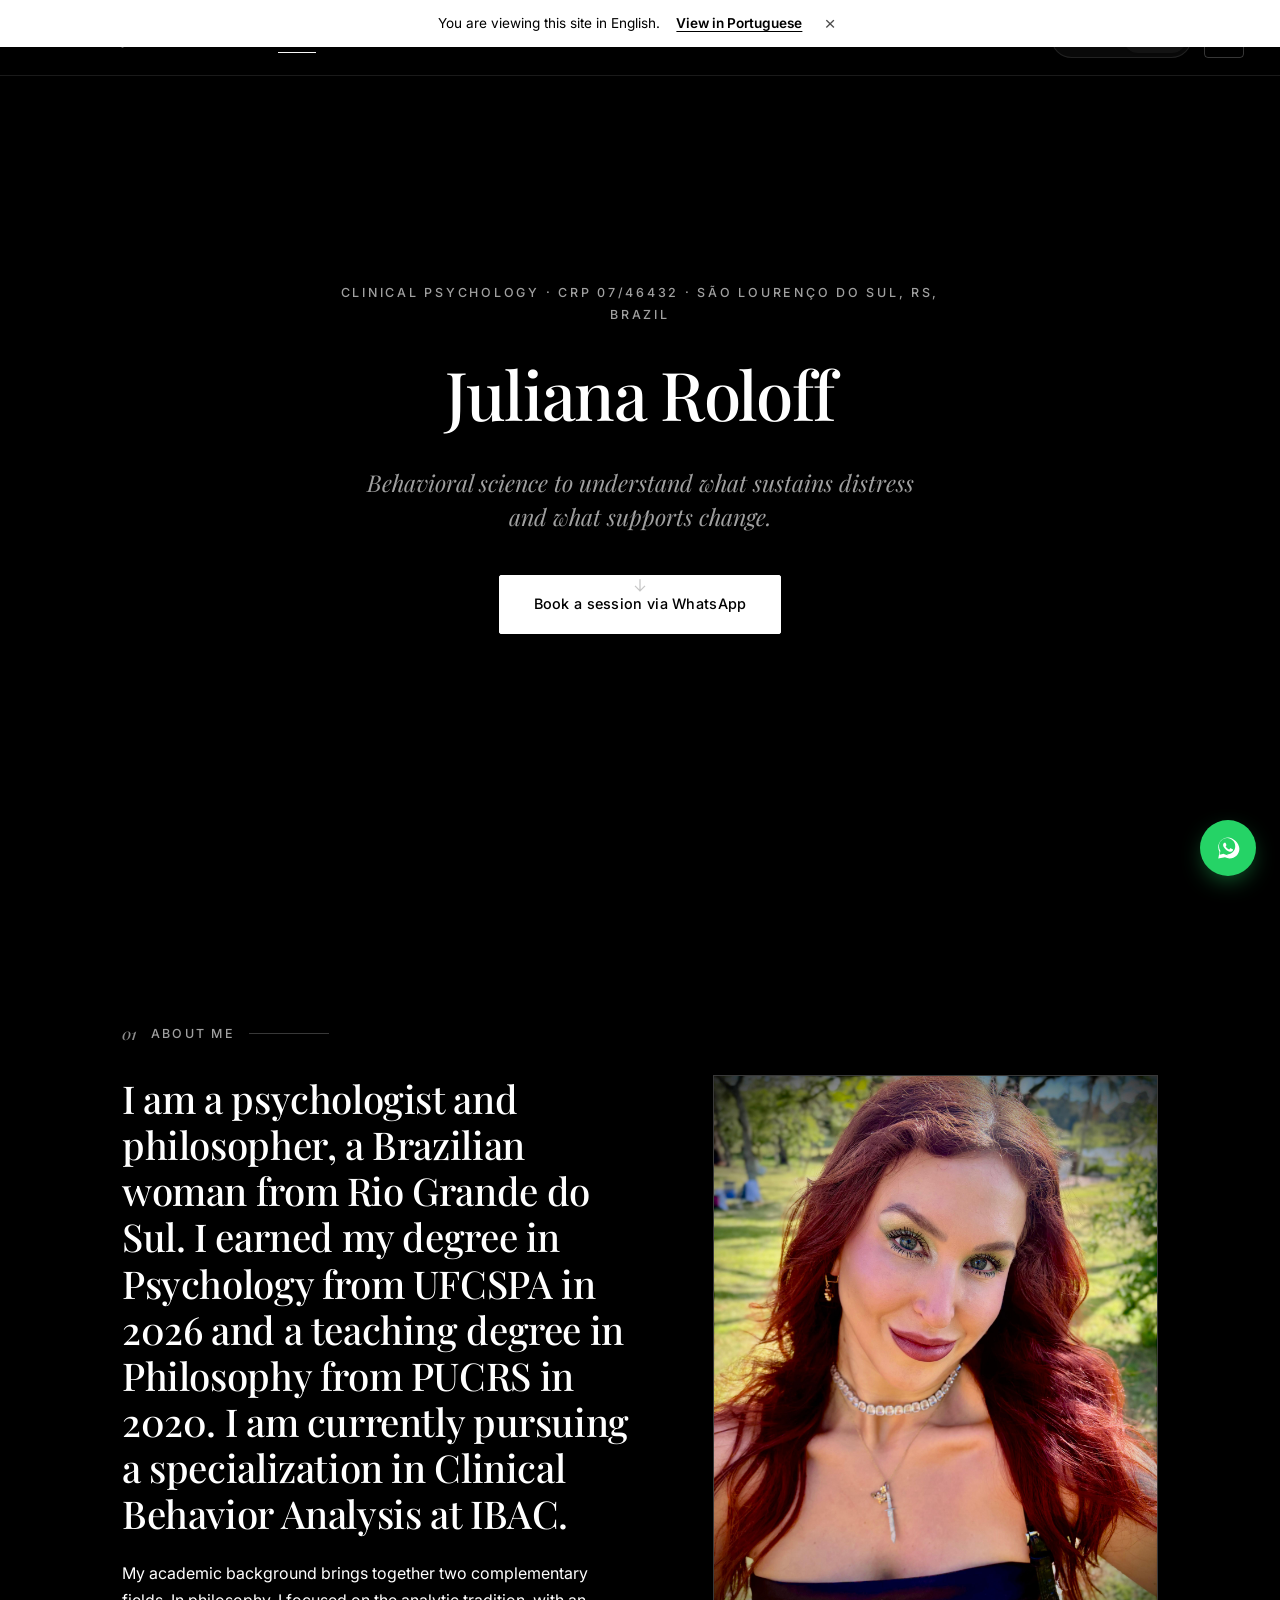
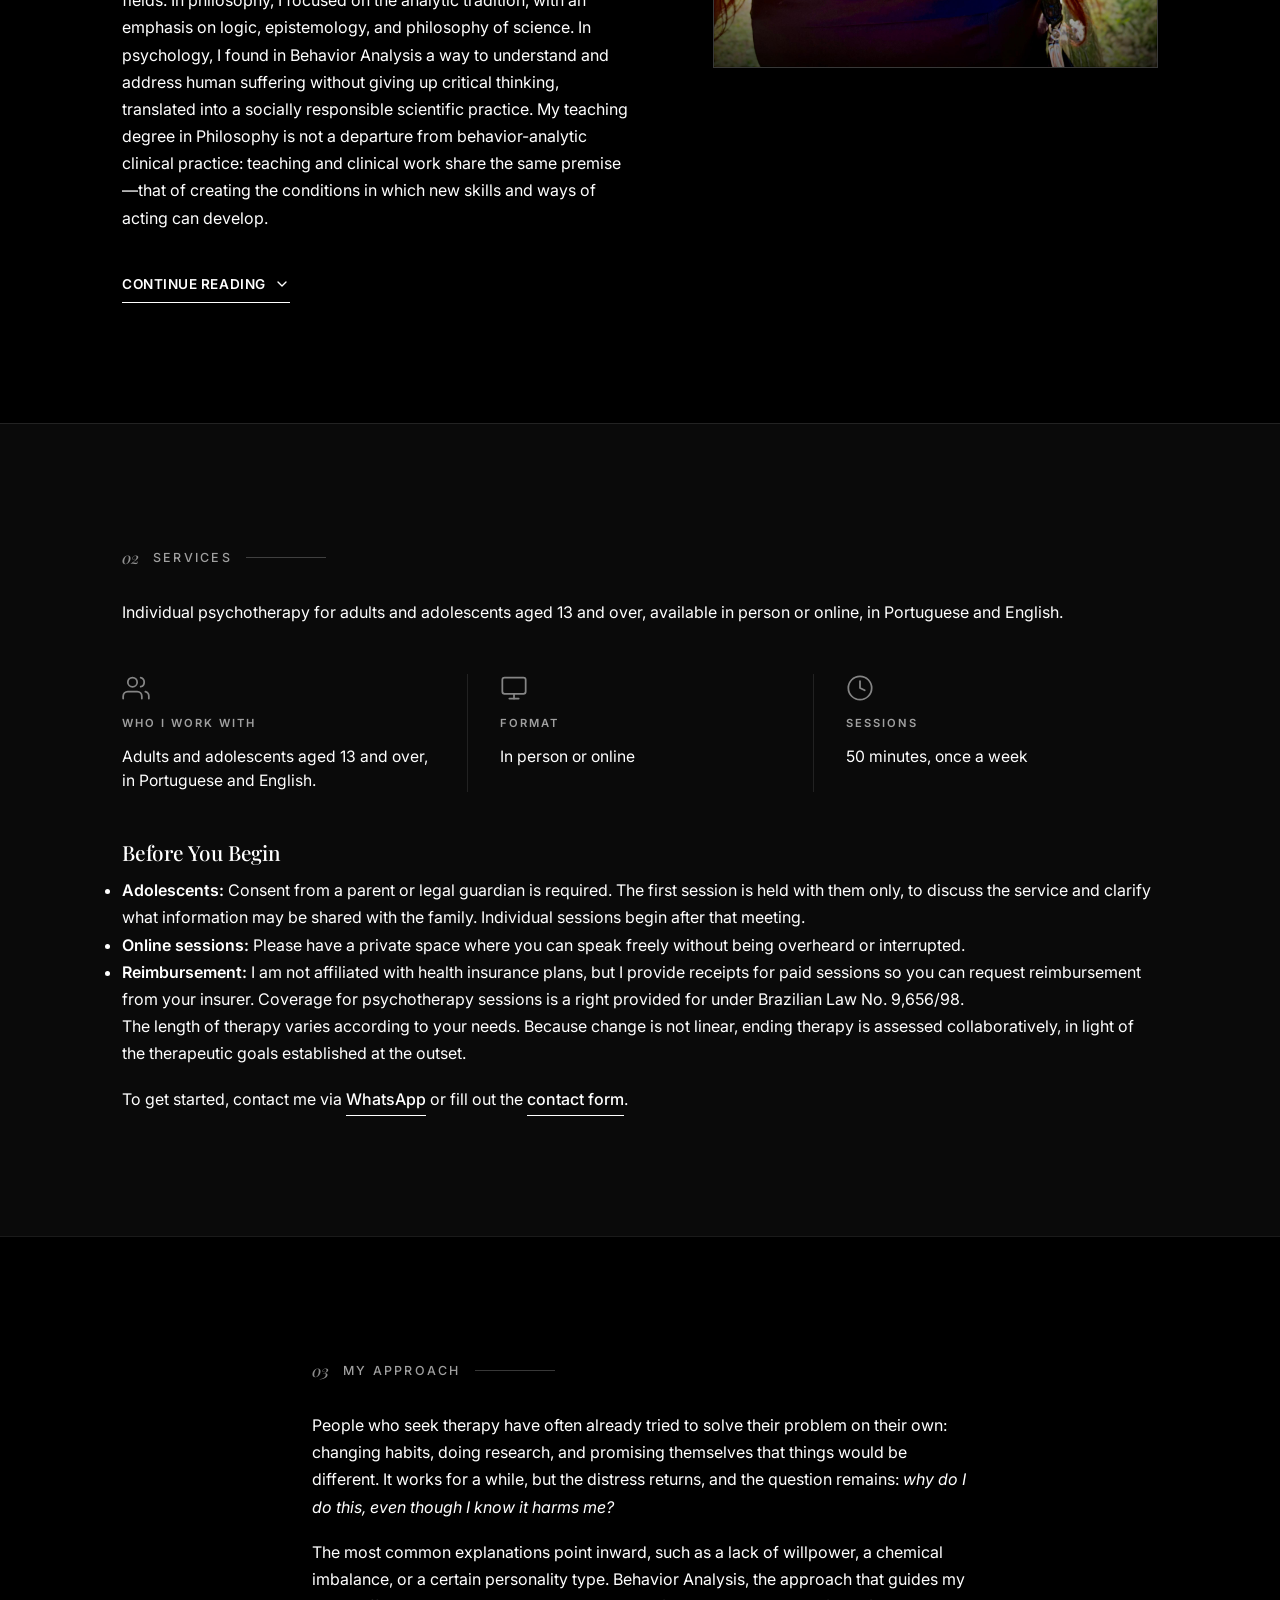
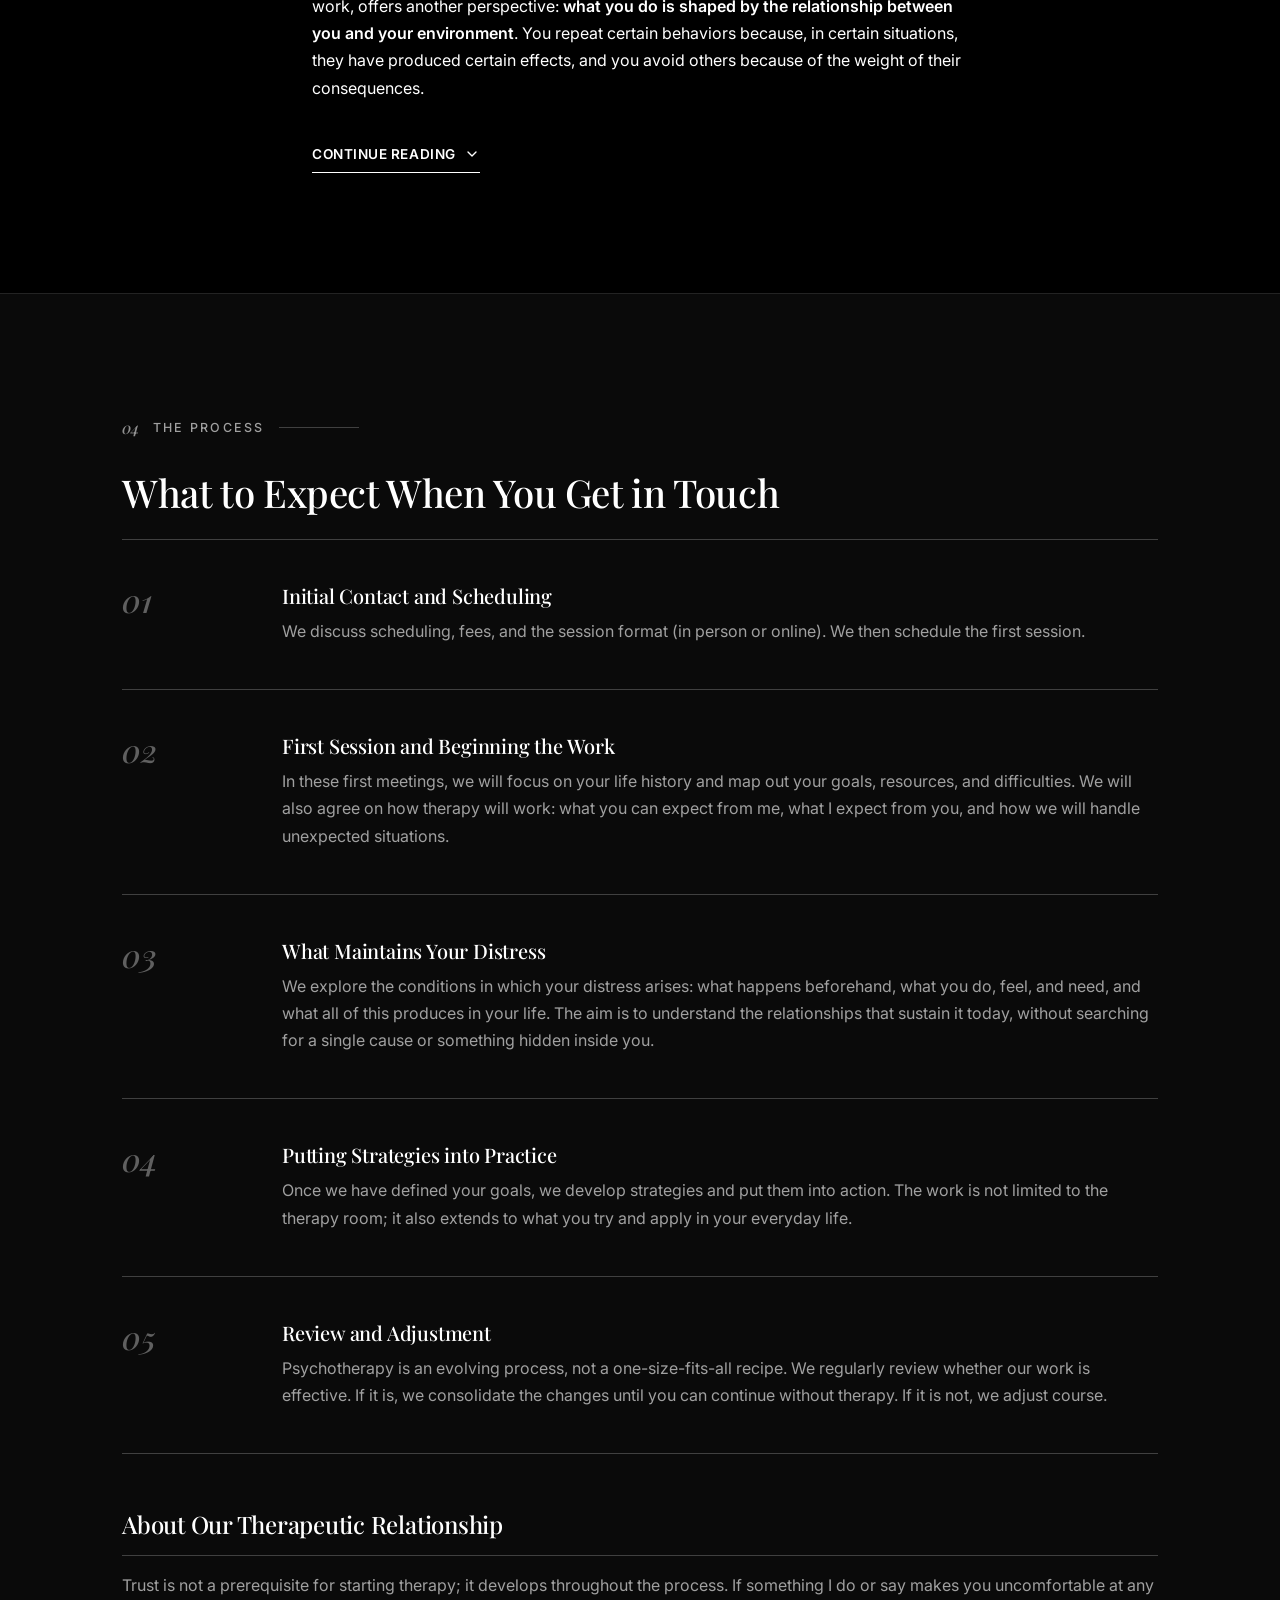
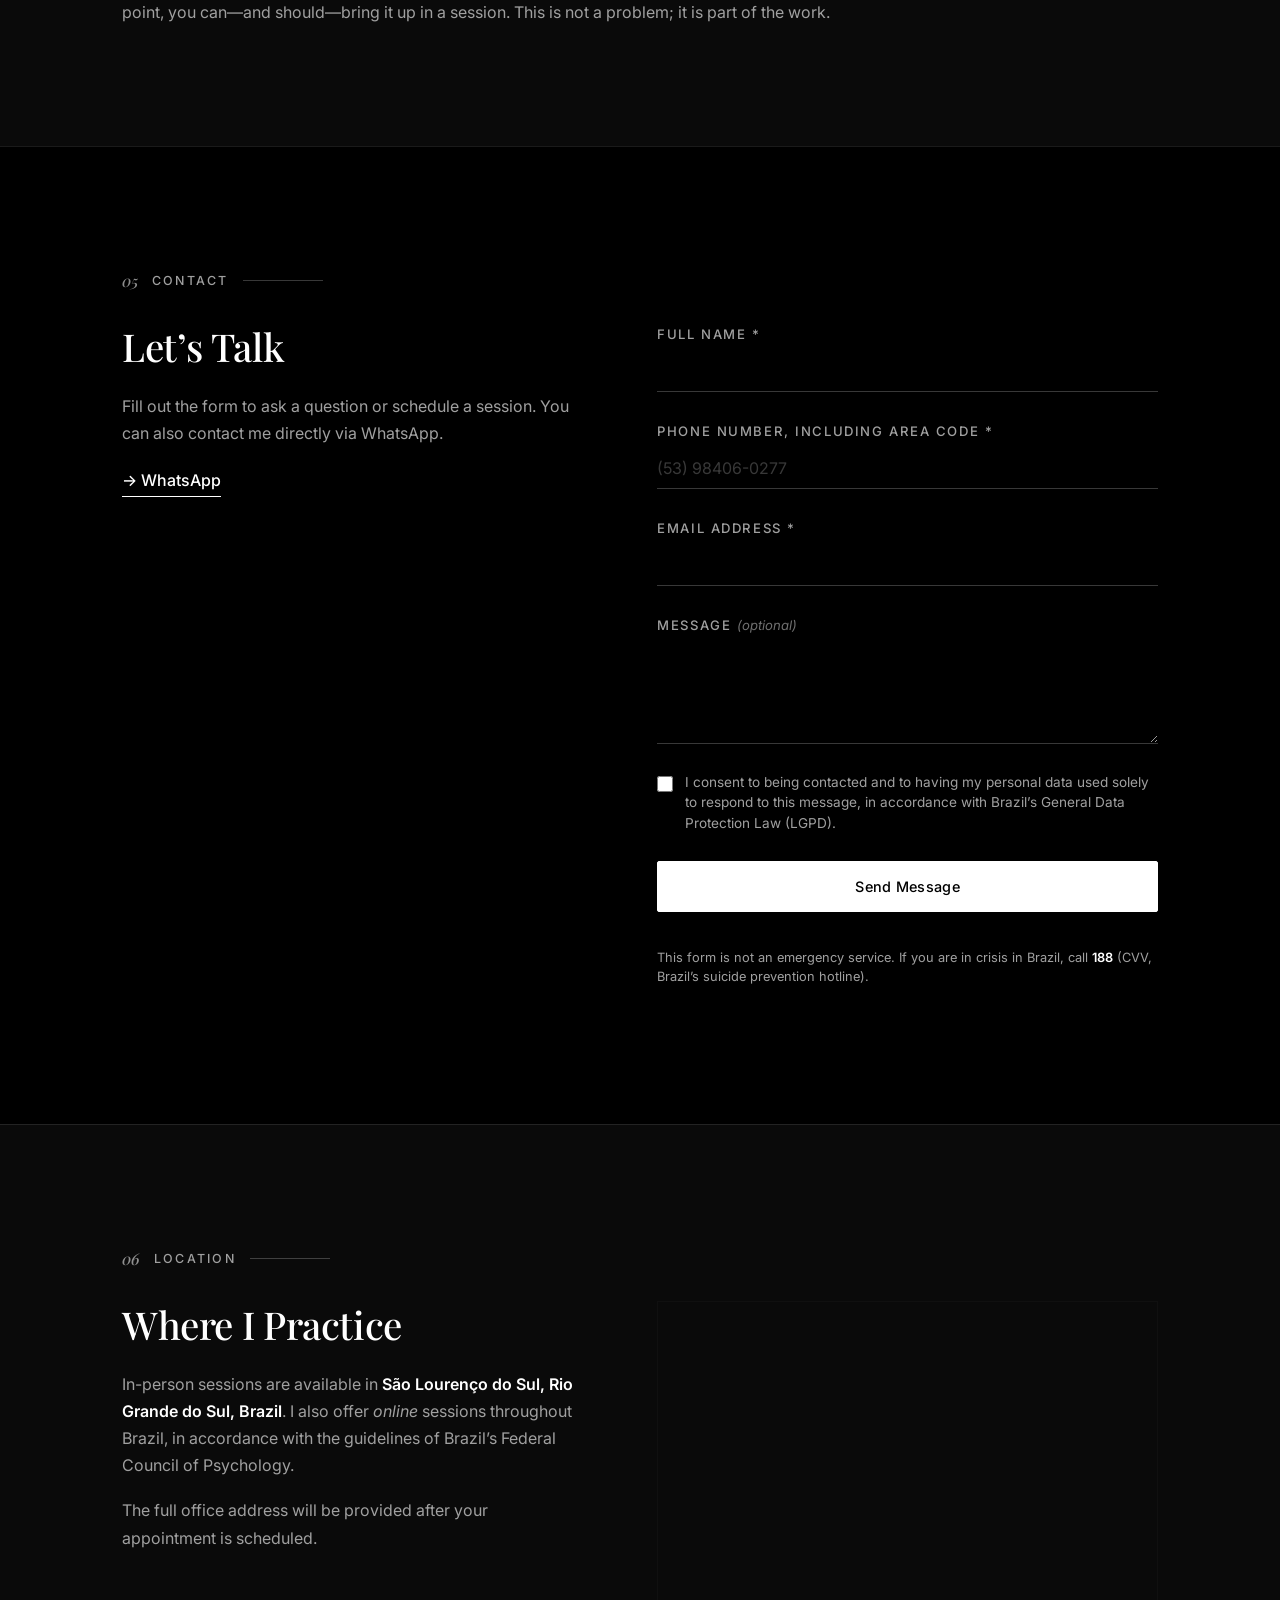
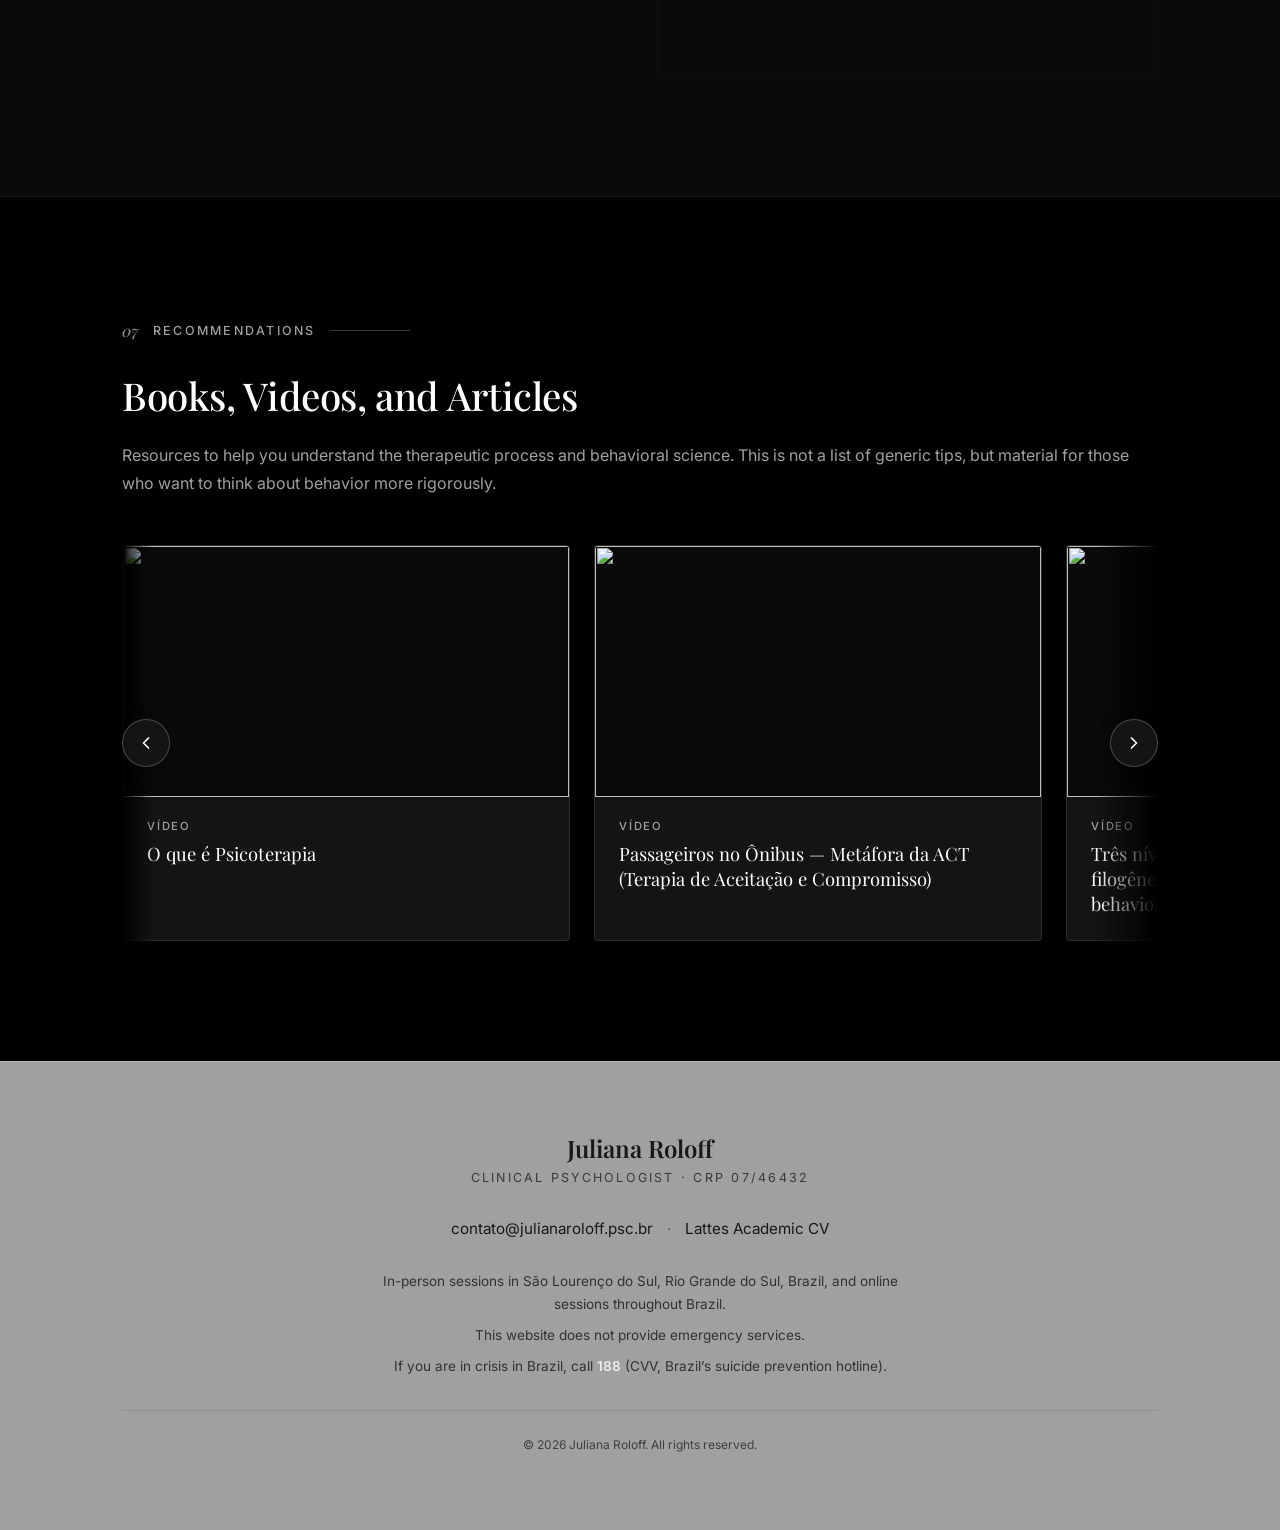
==== index.html @ c45e03a1 "Add files via upload" ====
<!doctype html>
<html lang="pt-BR" data-theme="dark">
  <head>
    <meta charset="UTF-8" />
    <meta name="viewport" content="width=device-width, initial-scale=1.0" />

    <script>
      (function () {
        try {
          var saved = localStorage.getItem("theme");
          var theme = saved || "dark";
          document.documentElement.setAttribute("data-theme", theme);
        } catch (e) {
          document.documentElement.setAttribute("data-theme", "dark");
        }
      })();
    </script>

    <title>Juliana Roloff | Psicóloga Clínica — CRP 07/46432</title>
    <meta
      name="description"
      content="Psicóloga clínica em São Lourenço do Sul (RS). Psicoterapia individual para adultos e adolescentes, presencial e online, em português e inglês. CRP 07/46432."
    />
    <meta name="theme-color" content="#0F0E0C" id="theme-color-meta" />

    <meta property="og:type" content="website" />
    <meta property="og:title" content="Juliana Roloff | Psicóloga Clínica" />
    <meta
      property="og:description"
      content="Psicoterapia individual para adultos e adolescentes, presencial em São Lourenço do Sul (RS) e online para todo o Brasil."
    />
    <meta
      property="og:image"
      content="https://julianaroloff.psc.br/imagens/og-image.jpg"
    />
    <meta property="og:locale" content="pt_BR" />

    <link
      rel="alternate"
      hreflang="pt-BR"
      href="https://julianaroloff.psc.br/"
    />
    <link
      rel="alternate"
      hreflang="en"
      href="https://julianaroloff.psc.br/en/"
    />
    <link
      rel="alternate"
      hreflang="x-default"
      href="https://julianaroloff.psc.br/"
    />

    <link
      rel="icon"
      type="image/svg+xml"
      href="data:image/svg+xml,%3Csvg xmlns='http://www.w3.org/2000/svg' viewBox='0 0 100 100'%3E%3Crect width='100' height='100' rx='12' fill='%231A1714'/%3E%3Ctext x='50' y='68' font-family='Georgia,serif' font-size='46' font-style='italic' font-weight='500' fill='%23ECE9E4' text-anchor='middle'%3EJR%3C/text%3E%3C/svg%3E"
    />
    <link rel="preconnect" href="https://fonts.googleapis.com" />
    <link rel="preconnect" href="https://fonts.gstatic.com" crossorigin />
    <link
      href="https://fonts.googleapis.com/css2?family=Inter:wght@300;400;500;600&family=Playfair+Display:ital,wght@0,500;0,600;1,400&display=swap"
      rel="stylesheet"
    />
    <link rel="stylesheet" href="/style.css" />
  </head>
  <body>
    <a href="#inicio" class="skip-link">Pular para o conteúdo</a>

    <header class="site-header">
      <div class="container header-inner">
        <a href="#inicio" class="brand">
          <span class="brand-name">Juliana Roloff</span>
        </a>

        <div class="header-actions">
          <nav class="main-nav" id="main-nav">
            <ul>
              <li><a href="#inicio">Início</a></li>
              <li><a href="#apresentacao">Quem sou</a></li>
              <li><a href="#servicos">Atendimentos</a></li>
              <li><a href="#fundamentos">Como atuo</a></li>
              <li><a href="#processos">O processo</a></li>
              <li><a href="#contato">Contato</a></li>
              <li><a href="#localizacao">Localização</a></li>
              <li><a href="#conteudo">Recomendações</a></li>
            </ul>
          </nav>

          <div class="lang-switcher" role="group" aria-label="Idioma">
            <a
              href="/"
              class="lang-link active"
              data-lang="pt"
              aria-current="page"
            >
              <span class="lang-flag">🇧🇷</span><span class="lang-text">PT</span>
            </a>
            <a href="/en/" class="lang-link" data-lang="en">
              <span class="lang-flag">🇺🇸</span><span class="lang-text">EN</span>
            </a>
          </div>

          <button
            class="theme-toggle"
            type="button"
            aria-label="Ativar tema claro"
            aria-pressed="true"
          >
            <svg
              class="icon-moon"
              viewBox="0 0 24 24"
              fill="none"
              stroke="currentColor"
              stroke-width="2"
              stroke-linecap="round"
              stroke-linejoin="round"
              aria-hidden="true"
            >
              <path d="M21 12.79A9 9 0 1 1 11.21 3 7 7 0 0 0 21 12.79z" />
            </svg>
            <svg
              class="icon-sun"
              viewBox="0 0 24 24"
              fill="none"
              stroke="currentColor"
              stroke-width="2"
              stroke-linecap="round"
              stroke-linejoin="round"
              aria-hidden="true"
            >
              <circle cx="12" cy="12" r="5" />
              <line x1="12" y1="1" x2="12" y2="3" />
              <line x1="12" y1="21" x2="12" y2="23" />
              <line x1="4.22" y1="4.22" x2="5.64" y2="5.64" />
              <line x1="18.36" y1="18.36" x2="19.78" y2="19.78" />
              <line x1="1" y1="12" x2="3" y2="12" />
              <line x1="21" y1="12" x2="23" y2="12" />
              <line x1="4.22" y1="19.78" x2="5.64" y2="18.36" />
              <line x1="18.36" y1="5.64" x2="19.78" y2="4.22" />
            </svg>
          </button>

          <button
            class="menu-toggle"
            aria-label="Abrir menu"
            aria-expanded="false"
            aria-controls="main-nav"
          >
            <span></span><span></span><span></span>
          </button>
        </div>
      </div>
    </header>

    <main>
      <!-- 1. INÍCIO -->
      <section id="inicio" class="hero">
        <div class="container-narrow hero-inner">
          <p class="eyebrow">
            Psicologia Clínica · CRP 07/46432 · São Lourenço do Sul, RS
          </p>
          <h1>Juliana Roloff</h1>
          <p class="lead">
            Ciência do comportamento para entender o que mantém o
            desconforto e o que sustenta a mudança.
          </p>
          <a
            href="https://wa.me/5553984060277"
            target="_blank"
            rel="noopener"
            class="btn btn-primary"
          >
            Agendar pelo WhatsApp
          </a>
          <a
            href="#apresentacao"
            class="scroll-cue"
            aria-label="Rolar para Quem sou"
          >
            <svg
              viewBox="0 0 24 24"
              width="20"
              height="20"
              fill="none"
              stroke="currentColor"
              stroke-width="1.5"
            >
              <path d="M12 5v14M6 13l6 6 6-6" />
            </svg>
          </a>
        </div>
      </section>

      <!-- 2. QUEM SOU -->
      <section id="apresentacao" class="section">
        <div class="container">
          <p class="section-label"><span>01</span> Quem sou</p>
          <div class="split">
            <div class="split-text">
  <h2>Sou psicóloga e filósofa, mulher, brasileira e gaúcha. Formada em Psicologia pela UFCSPA em 2026 e licenciada em Filosofia pela PUCRS em 2020, com especialização em andamento em Análise Comportamental Clínica pelo IBAC.</h2>
  <p>Minha trajetória acadêmica une duas áreas que se complementam. Na filosofia, dediquei-me à área analítica, com ênfase em lógica, epistemologia e filosofia da ciência. Na psicologia, encontrei na Análise do Comportamento um modo de compreender e intervir sobre o sofrimento humano que não abre mão do pensamento crítico, traduzido em uma prática científica socialmente responsável. A licenciatura em Filosofia não é um desvio da clínica analítico-comportamental: ensinar e clinicar compartilham a mesma premissa, a de criar condições para que novas habilidades e formas de agir se desenvolvam.</p>

  <div class="read-more-content" id="quem-sou-mais">
    <p>Em vez de partir da separação entre o normal e o patológico, abordo o comportamento de forma funcional: identifico como ele se organiza na relação entre a pessoa, sua história e as condições atuais de vida, e intervenho sobre essas relações para ampliar o bem-estar individual e coletivo.</p>
    <p>Atuei em diferentes instituições públicas durante minha formação em Psicologia, sempre com supervisão de campo e acompanhamento docente. Por dois anos, estive em ambulatório psiquiátrico do SUS, no Hospital Psiquiátrico São Pedro, orientada pela Clínica Ampliada no escopo da Saúde Coletiva, e intervim em casos de média e alta complexidade, com histórias de vulnerabilidade psicossocial grave, violências diversas e sofrimento psicológico crônico, incluindo situações de uso problemático de substâncias. Participei de um grupo de pesquisa vinculado à UFCSPA, em parceria com o TJ-RS, que desenvolvia e avaliava um protocolo de intervenção com homens acusados de violência contra a mulher. Durante as enchentes de 2024 no Rio Grande do Sul, atuei como voluntária em ponto de resgate, prestando Primeiros Socorros Psicológicos na equipe de apoio do curso de Psicologia da UFCSPA.</p>
    <p>Tenho também capacitação em Acompanhamento Terapêutico (Instituto Singular) e formação complementar em Terapia Baseada em Processos (Diade Lab). Hoje atendo em consultório e ofereço psicoterapia nas modalidades online e presencial, em português e inglês, com certificação de proficiência (TOEFL iBT).</p>
  </div>

  <button class="read-more-btn" data-target="quem-sou-mais" aria-expanded="false">
    <span class="read-more-label">Continuar lendo</span>
    <svg class="read-more-icon" viewBox="0 0 24 24" width="16" height="16" fill="none" stroke="currentColor" stroke-width="2" stroke-linecap="round" stroke-linejoin="round" aria-hidden="true">
      <polyline points="6 9 12 15 18 9"/>
    </svg>
  </button>
</div>
            <figure class="split-media">
              <img
                src="/imagens/foto-apresentacao.jpeg"
                alt="Retrato da psicóloga Juliana Roloff"
                loading="lazy"
              />
            </figure>
          </div>
        </div>
      </section>

      <!-- 3. ATENDIMENTOS -->
      <section id="servicos" class="section section-alt">
        <div class="container">
          <p class="section-label"><span>02</span> Atendimentos</p>
          <p class="section-intro">
            Psicoterapia individual para pessoas adultas e adolescentes a partir
            de 13 anos, presencial ou online, em português e inglês.
          </p>

          <div class="services-facts">
            <div class="fact">
              <svg
                class="fact-icon"
                width="28"
                height="28"
                viewBox="0 0 24 24"
                fill="none"
                stroke="currentColor"
                stroke-width="1.5"
                stroke-linecap="round"
                stroke-linejoin="round"
                aria-hidden="true"
              >
                <path d="M17 21v-2a4 4 0 0 0-4-4H5a4 4 0 0 0-4 4v2" />
                <circle cx="9" cy="7" r="4" />
                <path d="M23 21v-2a4 4 0 0 0-3-3.87" />
                <path d="M16 3.13a4 4 0 0 1 0 7.75" />
              </svg>
              <span class="fact-label">Público</span>
              <span class="fact-value"
                >Pessoas adultas e adolescentes a partir de 13 anos, em
                português e inglês.</span
              >
            </div>

            <div class="fact">
              <svg
                class="fact-icon"
                width="28"
                height="28"
                viewBox="0 0 24 24"
                fill="none"
                stroke="currentColor"
                stroke-width="1.5"
                stroke-linecap="round"
                stroke-linejoin="round"
                aria-hidden="true"
              >
                <rect x="2" y="3" width="20" height="14" rx="2" ry="2" />
                <line x1="8" y1="21" x2="16" y2="21" />
                <line x1="12" y1="17" x2="12" y2="21" />
              </svg>
              <span class="fact-label">Modalidade</span>
              <span class="fact-value">Presencial ou online</span>
            </div>

            <div class="fact">
              <svg
                class="fact-icon"
                width="28"
                height="28"
                viewBox="0 0 24 24"
                fill="none"
                stroke="currentColor"
                stroke-width="1.5"
                stroke-linecap="round"
                stroke-linejoin="round"
                aria-hidden="true"
              >
                <circle cx="12" cy="12" r="10" />
                <polyline points="12 6 12 12 16 14" />
              </svg>
              <span class="fact-label">Sessões</span>
              <span class="fact-value">50 minutos, semanais</span>
            </div>
          </div>

          <div class="services-notes">
            <p>
            <p>
              <h3>Antes de começar</h3>
              <ul>
               <li><strong>Adolescentes:</strong> é necessária autorização das pessoas responsáveis. A primeira sessão acontece só com elas, para alinhar o atendimento e os limites do que será compartilhado com a família. O atendimento individual começa depois desse encontro.</li>
               <li><strong>Atendimento online:</strong> é importante ter um espaço reservado, com privacidade e sem interrupções, onde você possa falar sem que outras pessoas ouçam.</li>
               <li><strong>Reembolso:</strong> não tenho vínculo com planos de saúde, mas forneço recibo das sessões pagas para que você solicite reembolso à sua operadora. A cobertura de sessões de psicoterapia é um direito previsto na Lei nº 9.656/98.</li>
              </ul>
            </p>
            <p>
            A duração do processo varia conforme a sua demanda. Como a mudança não é linear, o encerramento é avaliado de forma colaborativa, considerando os objetivos terapêuticos construídos no início.
            </p>
            <p>
              Para começar, entre em contato pelo
              <a
                href="https://wa.me/5553984060277"
                target="_blank"
                rel="noopener"
                class="link-inline"
                >WhatsApp</a
              >
              ou preencha o
              <a href="#contato" class="link-inline">formulário</a>.
            </p>
            </p>
          </div>
        </div>
      </section>

            <!-- 4. COMO ATUO -->
      <section id="fundamentos" class="section">
        <div class="container-narrow">
          <p class="section-label"><span>03</span> Como atuo</p>

          <p>Quem procura terapia geralmente já tentou resolver seu problema sozinha: mudou hábitos, pesquisou, prometeu que seria diferente. Funciona por um tempo, mas o desconforto retorna e a pergunta persiste: <em>por que faço isso, mesmo sabendo que me faz mal?</em></p>
          <p>As respostas mais comuns apontam para dentro, como falta de força de vontade, desequilíbrio químico ou um tipo de personalidade. A Análise do Comportamento, abordagem que orienta meu trabalho, oferece outra perspectiva: <strong>o que você faz é moldado pela relação entre você e o ambiente</strong>. Você repete certos comportamentos porque, em determinadas situações, eles produziram efeitos, e evita outros porque as consequências pesaram.</p>

          <div class="read-more-content" id="como-atuo-mais">
            <p>O "jeito de ser" é, em boa parte, um conjunto de aprendizagens que se repetiram o suficiente para parecer natural. Isso não desconsidera suas emoções, e sim deixa de tratá-las como causas. Se você diz que gritou porque estava com raiva, a raiva não explica o grito. Sentir e gritar acontecem juntos; é essa proximidade que faz parecer que um causou o outro, quando ambos respondem às mesmas condições.</p>
            <p><strong>Mesmo o que parece irracional serve a algo, e descobrir essa função abre caminho para a mudança</strong>. Você conhece a sua história; eu entro com a formação para identificar padrões que passam despercebidos a quem está envolvida demais no que vive. Os objetivos são construídos com você e reavaliados conforme o processo avança.</p>
            <p>Nada disso significa tratar o sofrimento de forma leviana. Independentemente da origem (inata, aprendida ou uma combinação de ambas), <strong>o sofrimento é real, dói e merece cuidado sério</strong>. Parte dele pode exigir acompanhamento multiprofissional. Distinguir qual cuidado é necessário faz parte do trabalho.</p>
            <p>Não posso prometer que você vai sair bem de todo atendimento, porque falar do que dói pode gerar desconforto. É verdade que o que você compartilha muda o rumo do processo. É igualmente verdade que <strong>não será transformado em veredito sobre você ou em conselho moralizante</strong>. Não é gentileza, é condição técnica: ninguém continua falando do que dói se a reação de quem escuta piora a dor.</p>
            <p>Minhas reações não são neutras, como as de qualquer pessoa. Parte do meu trabalho é examiná-las em supervisão e ajustar o que elas produzem em você.</p>
            <p>O propósito final é que você aprenda a analisar e gerenciar os fatores que mantêm seu desconforto, para lidar de forma autônoma com eles nos diferentes contextos da sua vida, orientada para a sua saúde e para a saúde do ambiente em que vive. Os dois são inseparáveis.</p>
          </div>

          <button class="read-more-btn" data-target="como-atuo-mais" aria-expanded="false">
            <span class="read-more-label">Continuar lendo</span>
            <svg class="read-more-icon" viewBox="0 0 24 24" width="16" height="16" fill="none" stroke="currentColor" stroke-width="2" stroke-linecap="round" stroke-linejoin="round" aria-hidden="true">
              <polyline points="6 9 12 15 18 9"/>
            </svg>
          </button>
        </div>
      </section>

      <!-- 5. O PROCESSO -->
      <section id="processos" class="section section-alt">
        <div class="container">
  <p class="section-label"><span>04</span> O processo</p>
  <h2>O que esperar ao me contatar</h2>

  <ol class="process-list">
    <li>
      <div class="process-num">01</div>
      <div class="process-body">
        <h3>Contato inicial e agendamento</h3>
        <p class="muted">Alinhamento de horários, valores e formato (presencial ou online). Em seguida, marcamos a primeira sessão.</p>
      </div>
    </li>
    <li>
      <div class="process-num">02</div>
      <div class="process-body">
        <h3>Primeira sessão e início do trabalho</h3>
        <p class="muted">Nesses primeiros encontros, vamos nos concentrar na sua história de vida e mapear seus objetivos, recursos e dificuldades. Aqui também combinamos como funciona: o que esperar de mim, o que espero de você e como lidamos com os imprevistos.</p>
      </div>
    </li>
    <li>
      <div class="process-num">03</div>
      <div class="process-body">
                <h3>O que mantém o desconforto</h3>
        <p class="muted">Investigamos as condições em que o seu desconforto aparece: o que acontece antes, o que você faz, sente e precisa, e o que tudo isso produz na sua vida. O objetivo é entender as relações que o sustentam hoje, sem procurar uma causa única ou escondida dentro de você.</p>
      </div>
    </li>
    <li>
      <div class="process-num">04</div>
      <div class="process-body">
        <h3>Estratégias em prática</h3>
        <p class="muted">Com os objetivos definidos, desenhamos as estratégias e as colocamos em ação. O trabalho não fica restrito ao consultório; ele se estende ao que você testa e aplica no seu dia a dia.</p>
      </div>
    </li>
    <li>
      <div class="process-num">05</div>
      <div class="process-body">
                <h3>Avaliação e ajuste</h3>
        <p class="muted">A psicoterapia é um processo vivo, não uma receita de bolo. Revisamos constantemente se o que fazemos está funcionando. Se estiver, consolidamos as mudanças até que você siga sem a terapia. Se não, ajustamos a rota.</p>
      </div>
    </li>
  </ol>

  <div class="process-addendum">
    <h3>Sobre a nossa relação</h3>
    <p class="muted">A confiança não é um pré-requisito para começar; ela se constrói no processo. E se em algum momento algo que eu fizer ou disser te causar desconforto, você pode e deve trazer isso para a sessão. Não é um problema, é parte do trabalho.</p>
  </div>
</div>
      </section>

      <!-- 6. CONTATO -->
      <section id="contato" class="section">
        <div class="container">
          <p class="section-label"><span>05</span> Contato</p>
          <div class="split split-contact">
            <div class="split-text">
              <h2>Vamos conversar</h2>
              <p class="muted">
                Preencha o formulário para tirar dúvidas ou agendar uma sessão.
                Se preferir, fale diretamente pelo WhatsApp.
              </p>
              <p class="contact-direct">
                <a
                  href="https://wa.me/5553984060277"
                  target="_blank"
                  rel="noopener"
                  class="link-inline"
                >
                  → WhatsApp
                </a>
              </p>
            </div>

            <form
              class="contact-form"
              name="contato"
              method="POST"
              action="https://api.web3forms.com/submit"
            >
              <!-- Access Key do Web3Forms — substituir pelo valor real -->
              <input
                type="hidden"
                name="access_key"
                value="520ca187-adfc-4fc1-8c4c-aacd7ccb87d0"
              />
              <input
                type="hidden"
                name="subject"
                value="Novo contato - Psicóloga Juliana Roloff"
              />
              <input
                type="hidden"
                name="from_name"
                value="Site Juliana Roloff"
              />
              <input
                type="hidden"
                name="redirect"
                value="https://julianaroloff.psc.br/obrigado.html"
              />
              <!-- Honeypot anti-spam (invisível para humanos) -->
              <input
                type="checkbox"
                name="botcheck"
                style="display: none"
              />

              <div class="field">
                <label for="nome">Nome completo *</label>
                <input
                  type="text"
                  id="nome"
                  name="nome"
                  required
                  autocomplete="name"
                />
              </div>
              <div class="field">
                <label for="telefone">Telefone com DDD *</label>
                <input
                  type="tel"
                  id="telefone"
                  name="telefone"
                  required
                  autocomplete="tel"
                  inputmode="tel"
                  placeholder="(53) 98406-0277"
                />
              </div>
              <div class="field">
                <label for="email">E-mail *</label>
                <input
                  type="email"
                  id="email"
                  name="email"
                  required
                  autocomplete="email"
                />
              </div>
              <div class="field">
                <label for="mensagem"
                  >Mensagem <span class="optional">(opcional)</span></label
                >
                <textarea id="mensagem" name="mensagem" rows="4"></textarea>
              </div>

              <div class="field field-check">
                <input
                  type="checkbox"
                  id="consentimento"
                  name="consentimento"
                  required
                />
                <label for="consentimento"
                  >Autorizo o contato e o uso dos meus dados exclusivamente para
                  responder a esta mensagem, conforme a LGPD.</label
                >
              </div>

              <button type="submit" class="btn btn-primary btn-full">
                Enviar mensagem
              </button>
              <p class="form-note">
                Este formulário não é canal de emergência. Em caso de crise,
                ligue <strong>188</strong> (CVV).
              </p>
            </form>
          </div>
        </div>
      </section>

      <!-- 7. LOCALIZAÇÃO -->
      <section id="localizacao" class="section section-alt">
        <div class="container">
          <p class="section-label"><span>06</span> Localização</p>
          <div class="split split-location">
            <div class="split-text">
              <h2>Onde atendo</h2>
              <p class="muted">
                Atendimento presencial em
                <strong>São Lourenço do Sul (RS)</strong>. Também ofereço
                atendimento <em>online</em> para todo o Brasil, seguindo as
                diretrizes do Conselho Federal de Psicologia.
              </p>
              <p class="muted">
                O endereço completo do consultório é enviado após o agendamento.
              </p>
            </div>
            <div class="map-wrapper">
              <iframe
                src="https://www.google.com/maps?q=S%C3%A3o+Louren%C3%A7o+do+Sul,+RS&output=embed"
                title="Mapa de São Lourenço do Sul, RS"
                loading="lazy"
                referrerpolicy="no-referrer-when-downgrade"
                allowfullscreen
              ></iframe>
            </div>
          </div>
        </div>
      </section>

      <!-- 8. RECOMENDAÇÕES -->
      <section id="conteudo" class="section">
        <div class="container">
          <p class="section-label"><span>07</span> Recomendações</p>
          <h2>Leituras, vídeos e artigos</h2>
          <p class="muted section-intro">
            Materiais que ajudam a entender o processo terapêutico e a ciência
            do comportamento. Não é uma lista de dicas genéricas; é material
            para quem quer pensar o comportamento com mais rigor.
          </p>
        </div>

        <div
          class="carousel"
          id="carousel"
          aria-roledescription="carrossel"
          aria-label="Recomendações de conteúdo"
        >
          <button
            class="carousel-arrow carousel-arrow--prev"
            aria-label="Anterior"
            type="button"
          >
            <svg
              viewBox="0 0 24 24"
              width="20"
              height="20"
              fill="none"
              stroke="currentColor"
              stroke-width="2"
              stroke-linecap="round"
              stroke-linejoin="round"
              aria-hidden="true"
            >
              <polyline points="15 18 9 12 15 6" />
            </svg>
          </button>

          <div class="carousel-viewport" id="carousel-viewport">
            <div class="carousel-track" id="carousel-track"></div>
          </div>

          <button
            class="carousel-arrow carousel-arrow--next"
            aria-label="Próximo"
            type="button"
          >
            <svg
              viewBox="0 0 24 24"
              width="20"
              height="20"
              fill="none"
              stroke="currentColor"
              stroke-width="2"
              stroke-linecap="round"
              stroke-linejoin="round"
              aria-hidden="true"
            >
              <polyline points="9 18 15 12 9 6" />
            </svg>
          </button>
        </div>
      </section>
    </main>

    <footer class="site-footer">
      <div class="container footer-inner">
        <p class="footer-name">Juliana Roloff</p>
        <p class="footer-role">Psicóloga Clínica · CRP 07/46432</p>
        <p class="footer-contact">
          <a href="mailto:contato@julianaroloff.psc.br"
            >contato@julianaroloff.psc.br</a
          >
          <span class="dot">·</span>
          <a
            href="http://lattes.cnpq.br/8611418610937092"
            target="_blank"
            rel="noopener"
            >Lattes</a
          >
        </p>
        <p class="footer-note">
          Atendimento presencial em São Lourenço do Sul (RS) e online para todo
          o Brasil.
        </p>
        <p class="footer-note">
          Este site não oferece atendimento de emergência. 
        </p>
        <p class="footer-note">
          Em caso de crise, ligue <strong>188</strong> (CVV).
        </p>

        <p class="footer-copy">
          © 2026 Juliana Roloff. Todos os direitos reservados.
        </p>
      </div>
    </footer>

    <a
      href="https://wa.me/5553984060277"
      class="wa-float"
      target="_blank"
      rel="noopener"
      aria-label="Falar no WhatsApp"
    >
      <svg
        viewBox="0 0 32 32"
        width="26"
        height="26"
        fill="currentColor"
        aria-hidden="true"
      >
        <path
          d="M16 3C9.4 3 4 8.4 4 15c0 2.1.6 4.1 1.6 5.9L4 29l8.3-1.6c1.7.9 3.6 1.4 5.7 1.4 6.6 0 12-5.4 12-12S22.6 3 16 3zm0 21.8c-1.8 0-3.5-.5-5-1.4l-.4-.2-4.9 1 1-4.8-.3-.4c-1-1.6-1.5-3.4-1.5-5.3 0-5.5 4.5-10 10-10s10 4.5 10 10-4.5 10.1-10 10.1zm5.5-7.5c-.3-.1-1.8-.9-2-1-.3-.1-.5-.1-.7.1-.2.3-.8 1-.9 1.2-.2.2-.3.2-.6.1-.3-.1-1.3-.5-2.4-1.5-.9-.8-1.5-1.7-1.7-2-.2-.3 0-.4.1-.6l.4-.5c.1-.2.2-.3.3-.5.1-.2 0-.4 0-.5 0-.1-.7-1.6-.9-2.2-.2-.6-.5-.5-.7-.5h-.6c-.2 0-.5.1-.8.4-.3.3-1 1-1 2.5s1.1 2.9 1.2 3.1c.1.2 2.1 3.2 5.1 4.5.7.3 1.3.5 1.7.6.7.2 1.4.2 1.9.1.6-.1 1.8-.7 2-1.4.2-.7.2-1.3.2-1.4-.1-.1-.2-.2-.5-.3z"
        />
      </svg>
    </a>

    <script src="/script.js"></script>
  </body>
</html>
---- style.css ----
/* =========================================================
   RESET & TOKENS
   ========================================================= */
*,
*::before,
*::after {
  box-sizing: border-box;
  margin: 0;
  padding: 0;
}

:root {
  /* ---------- TEMA CLARO (mais branco) ---------- */
  --bg: #ffffff;
  --surface: #f8f8f8;
  --surface-2: #ffffff;
  --text: #0a0a0a;
  --muted: #666666;
  --line: #e0e0e0;
  --line-strong: #c0c0c0;
  --footer-bg: #a0a0a0;
  --footer-text: #1a1714;
  --footer-border: rgba(0, 0, 0, 0.15);

  --header-bg: rgba(255, 255, 255, 0.85);
  --btn-hover-bg: #2a2622;
  --hero-vignette: none;
  --map-filter: grayscale(0.4) contrast(0.95);
  --map-filter-hover: grayscale(0) contrast(1);
  --card-shadow-hover: 0 12px 28px -12px rgba(0, 0, 0, 0.12);

  --wa-green: #25d366;
  --wa-green-dark: #1ebe57;

  --serif: "Playfair Display", Georgia, "Times New Roman", serif;
  --sans: "Inter", -apple-system, BlinkMacSystemFont, "Segoe UI", sans-serif;

  --header-h: 76px;
  --container: 1100px;
  --container-narrow: 720px;
  --easing: cubic-bezier(0.2, 0.7, 0.2, 1);
}

[data-theme="dark"] {
  /* ---------- TEMA ESCURO (mais preto) ---------- */
  --bg: #000000;
  --surface: #0a0a0a;
  --surface-2: #141414;
  --text: #ffffff;
  --muted: #a0a0a0;
  --line: rgba(255, 255, 255, 0.1);
  --line-strong: rgba(255, 255, 255, 0.22);
  --footer-bg: #a0a0a0;
  --footer-text: #1a1714;
  --footer-border: rgba(0, 0, 0, 0.15);

  --header-bg: rgba(0, 0, 0, 0.78);
  --btn-hover-bg: #d9d2c4;
  --hero-vignette: none;
  --map-filter: grayscale(1) invert(0.92) contrast(0.85);
  --map-filter-hover: grayscale(1) invert(0.92) contrast(1);
  --card-shadow-hover: 0 18px 40px -20px rgba(0, 0, 0, 0.8);
}

html {
  scroll-behavior: smooth;
}

body {
  background-color: var(--bg);
  background-image: var(--hero-vignette);
  background-attachment: fixed;
  color: var(--text);
  font-family: var(--sans);
  font-size: 16px;
  line-height: 1.7;
  font-weight: 400;
  -webkit-font-smoothing: antialiased;
  -moz-osx-font-smoothing: grayscale;
  text-rendering: optimizeLegibility;
}

img {
  max-width: 100%;
  display: block;
}
a {
  color: inherit;
}

/* ---------- CONTAINERS ---------- */
.container {
  max-width: var(--container);
  margin: 0 auto;
  padding: 0 32px;
}
.container-narrow {
  max-width: var(--container-narrow);
  margin: 0 auto;
  padding: 0 32px;
}

/* ---------- SKIP LINK ---------- */
.skip-link {
  position: absolute;
  left: -9999px;
  top: 0;
  background: var(--text);
  color: var(--bg);
  padding: 12px 20px;
  z-index: 999;
  font-size: 0.9rem;
}
.skip-link:focus {
  left: 12px;
  top: 12px;
}

/* =========================================================
   TIPOGRAFIA
   ========================================================= */
h1,
h2,
h3 {
  font-family: var(--serif);
  font-weight: 500;
  line-height: 1.2;
  letter-spacing: -0.01em;
  color: var(--text);
}
h1 {
  font-size: clamp(2.6rem, 5.5vw, 4.2rem);
}
h2 {
  font-size: clamp(1.8rem, 3vw, 2.4rem);
  margin-bottom: 24px;
}
h3 {
  font-size: 1.3rem;
  margin-bottom: 12px;
}

p {
  margin-bottom: 18px;
}
strong {
  font-weight: 600;
  color: var(--text);
}
em {
  font-style: italic;
}
.muted {
  color: var(--muted);
}

.section-label {
  font-family: var(--sans);
  font-size: 0.78rem;
  font-weight: 500;
  text-transform: uppercase;
  letter-spacing: 0.18em;
  color: var(--muted);
  margin-bottom: 28px;
  display: flex;
  align-items: center;
  gap: 14px;
}
.section-label span {
  font-family: var(--serif);
  font-style: italic;
  font-size: 1rem;
  letter-spacing: 0;
  color: var(--text);
  opacity: 0.55;
}
.section-label::after {
  content: "";
  flex: 1;
  max-width: 80px;
  height: 1px;
  background: var(--line-strong);
}

.eyebrow {
  font-size: 0.78rem;
  font-weight: 500;
  text-transform: uppercase;
  letter-spacing: 0.22em;
  color: var(--muted);
  margin-bottom: 28px;
}

/* =========================================================
   HEADER
   ========================================================= */
.site-header {
  position: fixed;
  inset: 0 0 auto 0;
  height: var(--header-h);
  background: var(--header-bg);
  backdrop-filter: saturate(1.1) blur(14px);
  -webkit-backdrop-filter: saturate(1.1) blur(14px);
  border-bottom: 1px solid var(--line);
  z-index: 100;
}
.header-inner {
  height: 100%;
  display: flex;
  align-items: center;
  justify-content: space-between;
  gap: 32px;
}
.header-actions {
  display: flex;
  align-items: center;
  gap: 12px;
}
.brand {
  text-decoration: none;
  display: flex;
  flex-direction: column;
  gap: 2px;
  line-height: 1.2;
}
.brand-name {
  font-family: var(--serif);
  font-size: 1.15rem;
  font-weight: 600;
  color: var(--text);
  white-space: nowrap;
}
.brand-tag {
  font-size: 0.68rem;
  text-transform: uppercase;
  letter-spacing: 0.16em;
  color: var(--muted);
}

.main-nav ul {
  list-style: none;
  display: flex;
  gap: 6px;
}
.main-nav a {
  display: inline-block;
  text-decoration: none;
  font-size: 0.82rem;
  font-weight: 500;
  color: var(--muted);
  padding: 10px 12px;
  position: relative;
  transition: color 0.25s var(--easing);
  white-space: nowrap;
}
.main-nav a:hover,
.main-nav a:focus {
  color: var(--text);
}
.main-nav a.active {
  color: var(--text);
}
.main-nav a.active::after {
  content: "";
  position: absolute;
  left: 12px;
  right: 12px;
  bottom: 6px;
  height: 1px;
  background: var(--text);
}

/* BOTÃO DE TEMA */
.theme-toggle {
  width: 40px;
  height: 40px;
  background: transparent;
  border: 1px solid var(--line-strong);
  border-radius: 4px;
  padding: 0;
  cursor: pointer;
  display: flex;
  align-items: center;
  justify-content: center;
  color: var(--text);
  transition:
    background 0.2s,
    border-color 0.2s;
}
.theme-toggle:hover,
.theme-toggle:focus-visible {
  background: var(--surface);
  border-color: var(--text);
  outline: none;
}
.theme-toggle svg {
  width: 18px;
  height: 18px;
}
.theme-toggle .icon-moon {
  display: block;
}
.theme-toggle .icon-sun {
  display: none;
}
[data-theme="dark"] .theme-toggle .icon-moon {
  display: none;
}
[data-theme="dark"] .theme-toggle .icon-sun {
  display: block;
}

/* MENU MOBILE */
.menu-toggle {
  display: none;
  width: 40px;
  height: 40px;
  background: transparent;
  border: 1px solid var(--line-strong);
  border-radius: 4px;
  padding: 0;
  cursor: pointer;
  flex-direction: column;
  align-items: center;
  justify-content: center;
  gap: 4px;
  transition: background 0.2s;
}
.menu-toggle:hover {
  background: var(--surface);
}
.menu-toggle span {
  display: block;
  width: 18px;
  height: 1.5px;
  background: var(--text);
  transition:
    transform 0.25s var(--easing),
    opacity 0.2s;
}
.menu-toggle[aria-expanded="true"] span:nth-child(1) {
  transform: translateY(5.5px) rotate(45deg);
}
.menu-toggle[aria-expanded="true"] span:nth-child(2) {
  opacity: 0;
}
.menu-toggle[aria-expanded="true"] span:nth-child(3) {
  transform: translateY(-5.5px) rotate(-45deg);
}

/* =========================================================
   HERO
   ========================================================= */
.hero {
  min-height: 100vh;
  display: flex;
  align-items: center;
  justify-content: center;
  padding: calc(var(--header-h) + 40px) 32px 100px;
  text-align: center;
  position: relative;
}
.hero-inner {
  position: relative;
}
.hero h1 {
  margin-bottom: 32px;
  letter-spacing: -0.02em;
}
.hero .lead {
  font-family: var(--serif);
  font-style: italic;
  font-size: clamp(1.15rem, 2vw, 1.45rem);
  color: var(--muted);
  max-width: 560px;
  margin: 0 auto 40px;
  line-height: 1.5;
}

.scroll-cue {
  position: absolute;
  bottom: 20px;
  left: 50%;
  transform: translateX(-50%);
  color: var(--muted);
  padding: 10px;
  opacity: 0.6;
  transition: opacity 0.25s;
  animation: bob 2.4s ease-in-out infinite;
}
.scroll-cue:hover {
  opacity: 1;
}
@keyframes bob {
  0%,
  100% {
    transform: translateX(-50%) translateY(0);
  }
  50% {
    transform: translateX(-50%) translateY(6px);
  }
}

/* =========================================================
   BOTÕES
   ========================================================= */
.btn {
  display: inline-block;
  text-decoration: none;
  font-family: var(--sans);
  font-size: 0.9rem;
  font-weight: 500;
  letter-spacing: 0.02em;
  padding: 16px 34px;
  border: 1px solid transparent;
  border-radius: 2px;
  cursor: pointer;
  transition:
    background 0.25s var(--easing),
    color 0.25s var(--easing),
    border-color 0.25s var(--easing),
    transform 0.2s var(--easing);
}
.btn-primary {
  background: var(--text);
  color: var(--bg);
  border-color: var(--text);
}
.btn-primary:hover,
.btn-primary:focus {
  background: var(--btn-hover-bg);
  border-color: var(--btn-hover-bg);
  transform: translateY(-1px);
}
.btn-full {
  width: 100%;
}

.link-inline {
  display: inline-block;
  color: var(--text);
  text-decoration: none;
  font-weight: 500;
  border-bottom: 1px solid var(--text);
  padding-bottom: 2px;
  transition: opacity 0.2s;
}
.link-inline:hover {
  opacity: 0.6;
}

/* =========================================================
   SEÇÕES
   ========================================================= */
.section {
  padding: 120px 0;
  scroll-margin-top: var(--header-h);
  position: relative;
}
.section-alt {
  background: var(--surface);
}
.section + .section {
  border-top: 1px solid var(--line);
}
.section-alt + .section-alt {
  border-top-color: var(--line-strong);
}

.section-intro {
  margin-bottom: 48px;
}

/* =========================================================
   SPLIT
   ========================================================= */
.split {
  display: grid;
  grid-template-columns: 1fr;
  gap: 56px;
  align-items: center;
}
/* Foto da seção "Quem sou" alinhada ao topo */
#apresentacao .split {
  align-items: start;
}


@media (min-width: 900px) {
  .split {
    grid-template-columns: 1.15fr 1fr;
    gap: 80px;
  }
}

.split-media {
  order: -1;
  max-width: 380px;
  margin: 0 auto;
  position: relative;
}
@media (min-width: 900px) {
  .split-media {
    order: 0;
    max-width: none;
    margin: 0;
  }
}

.split-media img {
  width: 100%;
  aspect-ratio: 3 / 4;
  object-fit: cover;
  object-position: center top;
  display: block;
  border: 1px solid var(--line-strong);
}

.split-contact {
  align-items: start;
}
@media (min-width: 900px) {
  .split-contact {
    grid-template-columns: 1fr 1.1fr;
  }
}

.split-location {
  align-items: start;
}
@media (min-width: 900px) {
  .split-location {
    grid-template-columns: 1fr 1.1fr;
  }
}

.contact-direct {
  margin-top: 20px;
}

/* =========================================================
   ATENDIMENTOS — 3 fatos com ícone + linhas verticais
   ========================================================= */
.services-facts {
  display: grid;
  grid-template-columns: 1fr;
  gap: 40px;
  margin: 40px 0 48px;
}
@media (min-width: 700px) {
  .services-facts {
    grid-template-columns: repeat(3, 1fr);
    gap: 0;   /* sem gap, o espaçamento vem do padding */
  }
  .fact {
    padding: 0 32px;
    border-left: 1px solid var(--line);
  }
  .fact:first-child {
    padding-left: 0;
    border-left: none;   /* o primeiro não tem linha à esquerda */
  }
  .fact:last-child {
    padding-right: 0;
  }
}
.fact {
  display: flex;
  flex-direction: column;
  gap: 12px;
}
.fact-icon {
  width: 28px;
  height: 28px;
  flex-shrink: 0;
  color: var(--text);
  opacity: 0.5;
}
.fact-label {
  font-family: var(--sans);
  font-size: 0.7rem;
  font-weight: 600;
  text-transform: uppercase;
  letter-spacing: 0.18em;
  color: var(--muted);
}
.fact-value {
  font-family: var(--sans);
  font-size: 0.98rem;
  line-height: 1.5;
  color: var(--text);
}
.services-notes p {
  margin-bottom: 18px;
}
.services-notes p:last-child {
  margin-bottom: 0;
}

/* =========================================================
   FUNDAMENTOS
   ========================================================= */
.definition-list {
  list-style: none;
  margin: 24px 0 32px;
  padding: 0;
}
.definition-list li {
  padding: 14px 0;
  border-top: 1px solid var(--line);
  font-size: 0.98rem;
}
.definition-list li:last-child {
  border-bottom: 1px solid var(--line);
}

/* =========================================================
   PROCESSOS
   ========================================================= */
.process-list {
  list-style: none;
  counter-reset: passo;
  margin-top: 8px;
}
.process-list > li {
  display: grid;
  grid-template-columns: 1fr;
  gap: 8px;
  padding: 32px 0;
  border-top: 1px solid var(--line-strong);
}
.process-list > li:last-child {
  border-bottom: 1px solid var(--line-strong);
}

@media (min-width: 800px) {
  .process-list > li {
    grid-template-columns: 120px 1fr;
    gap: 40px;
    padding: 44px 0;
  }
}

.process-num {
  font-family: var(--serif);
  font-style: italic;
  font-size: 2rem;
  color: var(--text);
  font-weight: 500;
  line-height: 1;
  opacity: 0.35;
}
.process-body h3 {
  font-size: 1.25rem;
  margin-bottom: 10px;
}
.process-body p {
  margin-bottom: 0;
}

/* =========================================================
   FORMULÁRIO
   ========================================================= */
.contact-form {
  display: flex;
  flex-direction: column;
  gap: 28px;
}

.field {
  display: flex;
  flex-direction: column;
  gap: 6px;
}
.field label {
  font-size: 0.82rem;
  font-weight: 500;
  text-transform: uppercase;
  letter-spacing: 0.12em;
  color: var(--muted);
}
.field .optional {
  text-transform: none;
  letter-spacing: 0;
  font-weight: 400;
  font-style: italic;
  opacity: 0.7;
}

.field input[type="text"],
.field input[type="tel"],
.field input[type="email"],
.field textarea {
  width: 100%;
  border: none;
  border-bottom: 1px solid var(--line-strong);
  background: transparent;
  font-family: var(--sans);
  font-size: 1rem;
  color: var(--text);
  padding: 10px 0;
  border-radius: 0;
  transition: border-color 0.25s var(--easing);
}
.field textarea {
  resize: vertical;
  min-height: 90px;
}
.field input:focus,
.field textarea:focus {
  outline: none;
  border-bottom-color: var(--text);
}
.field input::placeholder {
  color: var(--line-strong);
}

.field-check {
  flex-direction: row;
  align-items: flex-start;
  gap: 12px;
}
.field-check input[type="checkbox"] {
  flex-shrink: 0;
  margin-top: 4px;
  width: 16px;
  height: 16px;
  accent-color: var(--text);
  cursor: pointer;
}
.field-check label {
  text-transform: none;
  letter-spacing: 0;
  font-size: 0.85rem;
  font-weight: 400;
  color: var(--muted);
  cursor: pointer;
  line-height: 1.5;
}

.form-note {
  font-size: 0.8rem;
  color: var(--muted);
  margin-top: 8px;
  line-height: 1.5;
}

.hidden {
  display: none;
}

/* =========================================================
   MAPA
   ========================================================= */
.map-wrapper {
  aspect-ratio: 4 / 3;
  border: 1px solid var(--line-strong);
  overflow: hidden;
  filter: var(--map-filter);
  transition: filter 0.5s var(--easing);
}
.map-wrapper:hover {
  filter: var(--map-filter-hover);
}
.map-wrapper iframe {
  width: 100%;
  height: 100%;
  border: 0;
  display: block;
}

/* =========================================================
   CONTEÚDO
   ========================================================= */
.content-grid {
  display: grid;
  grid-template-columns: repeat(2, 1fr);
  gap: 20px;
}
@media (min-width: 700px) {
  .content-grid {
    grid-template-columns: repeat(3, 1fr);
    gap: 24px;
  }
}
@media (min-width: 1000px) {
  .content-grid {
    grid-template-columns: repeat(4, 1fr);
    gap: 28px;
  }
}

.card {
  display: flex;
  flex-direction: column;
  text-decoration: none;
  color: var(--text);
  background: var(--surface-2);
  border: 1px solid var(--line);
  overflow: hidden;
  transition:
    transform 0.3s var(--easing),
    border-color 0.3s var(--easing),
    box-shadow 0.3s var(--easing);
}
.card:hover,
.card:focus-visible {
  transform: translateY(-4px);
  border-color: var(--line-strong);
  box-shadow: var(--card-shadow-hover);
}
.card-thumb {
  aspect-ratio: 186 / 130;
  overflow: hidden;
  background: var(--surface);
}
.card-thumb img {
  width: 100%;
  height: 100%;
  object-fit: cover;
  transition: transform 0.5s var(--easing);
}
.card:hover .card-thumb img {
  transform: scale(1.05);
}

.card-body {
  padding: 14px 16px 18px;
  display: flex;
  flex-direction: column;
  gap: 6px;
  flex: 1;
}
.card-type {
  font-size: 0.65rem;
  text-transform: uppercase;
  letter-spacing: 0.16em;
  color: var(--muted);
  font-weight: 500;
}
.card-title {
  font-family: var(--serif);
  font-size: 1rem;
  line-height: 1.35;
  color: var(--text);
  display: -webkit-box;
  -webkit-line-clamp: 2;
  -webkit-box-orient: vertical;
  overflow: hidden;
}

/* =========================================================
   RODAPÉ
   ========================================================= */
.site-footer {
  background: var(--footer-bg);
  color: var(--footer-text);
  padding: 72px 0 56px;
  border-top: 1px solid var(--line-strong);
}
.footer-inner {
  text-align: center;
}
.footer-name {
  font-family: var(--serif);
  font-size: 1.5rem;
  font-weight: 600;
  margin-bottom: 4px;
  line-height: 1.2;
  color: var(--footer-text);
}
.footer-role {
  font-size: 0.78rem;
  text-transform: uppercase;
  letter-spacing: 0.18em;
  margin-bottom: 28px;
  opacity: 0.75;
}
.footer-contact {
  font-size: 0.95rem;
  margin-bottom: 28px;
}
.footer-contact a {
  color: var(--footer-text);
  text-decoration: none;
  border-bottom: 1px solid transparent;
  transition: border-color 0.2s;
}
.footer-contact a:hover {
  border-bottom-color: var(--footer-text);
}
.footer-contact .dot {
  margin: 0 10px;
  opacity: 0.5;
}

.footer-note {
  font-size: 0.85rem;
  margin-bottom: 8px;
  opacity: 0.8;
  max-width: 520px;
  margin-left: auto;
  margin-right: auto;
  color: var(--footer-text);
}
.footer-copy {
  font-size: 0.75rem;
  margin-top: 32px;
  padding-top: 24px;
  border-top: 1px solid var(--footer-border);
  opacity: 0.7;
}

/* =========================================================
   WHATSAPP FLUTUANTE
   ========================================================= */
.wa-float {
  position: fixed;
  right: 24px;
  bottom: 24px;
  width: 56px;
  height: 56px;
  border-radius: 50%;
  background: var(--wa-green);
  color: #fff;
  display: flex;
  align-items: center;
  justify-content: center;
  box-shadow: 0 8px 24px -6px rgba(37, 211, 102, 0.55);
  text-decoration: none;
  z-index: 200;
  transition:
    transform 0.25s var(--easing),
    background 0.25s;
}
.wa-float:hover,
.wa-float:focus {
  background: var(--wa-green-dark);
  transform: scale(1.06);
}

/* =========================================================
   RESPONSIVO
   ========================================================= */
@media (max-width: 1024px) {
  :root {
    --header-h: 64px;
  }

  .menu-toggle {
    display: flex;
  }

  .main-nav {
    position: fixed;
    top: var(--header-h);
    left: 0;
    right: 0;
    background: var(--bg);
    border-bottom: 1px solid var(--line);
    max-height: 0;
    overflow: hidden;
    transition: max-height 0.35s var(--easing);
    z-index: 99;
  }
  .main-nav.open {
    max-height: 520px;
  }
  .main-nav ul {
    flex-direction: column;
    gap: 0;
    padding: 12px 24px 24px;
  }
  .main-nav li {
    border-bottom: 1px solid var(--line);
  }
  .main-nav li:last-child {
    border-bottom: none;
  }
  .main-nav a {
    display: block;
    padding: 16px 4px;
    font-size: 0.95rem;
  }
  .main-nav a.active::after {
    display: none;
  }
  .main-nav a.active {
    color: var(--text);
    font-weight: 600;
  }
}

@media (max-width: 900px) {
  .section {
    padding: 80px 0;
  }
  .container,
  .container-narrow {
    padding: 0 24px;
  }
  .hero {
    padding: calc(var(--header-h) + 20px) 24px 80px;
    min-height: 90vh;
  }
  .scroll-cue {
    display: none;
  }
}

@media (max-width: 600px) {
  .content-grid {
    gap: 14px;
  }
  .card-body {
    padding: 12px 14px 14px;
  }
  .card-title {
    font-size: 0.92rem;
  }
  .footer-name {
    font-size: 1.3rem;
  }
  .wa-float {
    width: 52px;
    height: 52px;
    right: 18px;
    bottom: 18px;
  }
  .brand-tag {
    display: none;
  }
}

/* Acessibilidade — reduzir movimento */
@media (prefers-reduced-motion: reduce) {
  *,
  *::before,
  *::after {
    animation-duration: 0.01ms !important;
    animation-iteration-count: 1 !important;
    transition-duration: 0.01ms !important;
  }
  html {
    scroll-behavior: auto;
  }
}

/* =========================================================
   CARROSSEL DE RECOMENDAÇÕES (loop, cards grandes)
   ========================================================= */
.carousel {
  position: relative;
  margin-top: 48px;
  max-width: var(--container);
  margin-left: auto;
  margin-right: auto;
  padding: 0 32px;
}

.carousel-viewport {
  overflow: hidden;
  -webkit-mask-image: linear-gradient(
    to right,
    transparent 0,
    #000 3%,
    #000 94%,
    transparent 100%
  );
  mask-image: linear-gradient(
    to right,
    transparent 0,
    #000 3%,
    #000 94%,
    transparent 100%
  );
}

.carousel-track {
  display: flex;
  gap: 24px;
  will-change: transform;
}

.carousel-track .card {
  flex: 0 0 calc(50% - 70px);
  min-width: 0;
  background: var(--surface-2);
  overflow: hidden;
  border-radius: 4px;
}

.carousel-track .card-thumb {
  aspect-ratio: 16 / 9;
  overflow: hidden;
  background: var(--surface);
}

.carousel-track .card-thumb img {
  display: block;
  width: 100%;
  height: 100%;
  max-width: 100%;
  object-fit: cover;
  object-position: center;
  transition: transform 0.5s var(--easing);
}
.carousel-track .card:hover .card-thumb img {
  transform: scale(1.04);
}

.carousel-track .card-body {
  padding: 20px 24px 24px;
}
.carousel-track .card-type {
  font-size: 0.7rem;
}
.carousel-track .card-title {
  font-size: 1.15rem;
  -webkit-line-clamp: 3;
}

.carousel-arrow {
  position: absolute;
  top: 50%;
  transform: translateY(-50%);
  z-index: 5;
  width: 48px;
  height: 48px;
  border-radius: 50%;
  background: var(--surface-2);
  border: 1px solid var(--line-strong);
  color: var(--text);
  display: flex;
  align-items: center;
  justify-content: center;
  cursor: pointer;
  box-shadow: 0 6px 20px -6px rgba(0, 0, 0, 0.2);
  transition:
    background 0.2s,
    color 0.2s,
    transform 0.15s;
}
.carousel-arrow:hover {
  background: var(--text);
  color: var(--bg);
}
.carousel-arrow:active {
  transform: translateY(-50%) scale(0.94);
}
.carousel-arrow--prev {
  left: 32px;
}
.carousel-arrow--next {
  right: 32px;
}

@media (max-width: 900px) {
  .carousel {
    padding: 0 24px;
  }
  .carousel-track .card {
    flex: 0 0 calc(100% - 70px);
  }
  .carousel-track .card-title {
    font-size: 1.05rem;
  }
  .carousel-arrow {
    width: 42px;
    height: 42px;
  }
  .carousel-arrow--prev {
    left: 24px;
  }
  .carousel-arrow--next {
    right: 24px;
  }
}

@media (max-width: 600px) {
  .carousel {
    padding: 0 16px;
  }
  .carousel-track {
    gap: 16px;
  }
  .carousel-track .card {
    flex: 0 0 calc(100% - 56px);
  }
  .carousel-track .card-body {
    padding: 16px 18px 20px;
  }
  .carousel-arrow {
    width: 38px;
    height: 38px;
  }
  .carousel-arrow--prev {
    left: 12px;
  }
  .carousel-arrow--next {
    right: 12px;
  }
}

[data-theme="dark"] .carousel-arrow {
  box-shadow: 0 6px 20px -6px rgba(0, 0, 0, 0.85);
}

@media (prefers-reduced-motion: reduce) {
  .carousel-track {
    will-change: auto;
  }
}

/* =========================================================
   SELETOR DE IDIOMA
   ========================================================= */
.lang-switcher {
  display: flex;
  align-items: center;
  gap: 4px;
  padding: 4px;
  border: 1px solid var(--line);
  border-radius: 999px;
  background: var(--surface);
}
.lang-link {
  display: inline-flex;
  align-items: center;
  gap: 6px;
  padding: 6px 10px;
  border-radius: 999px;
  text-decoration: none;
  color: var(--muted);
  font-family: var(--sans);
  font-size: 0.72rem;
  font-weight: 600;
  letter-spacing: 0.08em;
  text-transform: uppercase;
  transition:
    background 0.2s,
    color 0.2s;
}
.lang-link:hover {
  color: var(--text);
  background: var(--surface-2);
}
.lang-link.active {
  color: var(--text);
  background: var(--surface-2);
  box-shadow: 0 1px 2px rgba(0, 0, 0, 0.06);
}
.lang-flag {
  font-size: 0.95rem;
  line-height: 1;
}

@media (max-width: 600px) {
  .lang-text {
    display: none;
  }
  .lang-link {
    padding: 6px 8px;
  }
}

/* =========================================================
   AVISO DE REDIRECIONAMENTO
   ========================================================= */
.lang-banner {
  position: fixed;
  top: 0;
  left: 0;
  right: 0;
  z-index: 200;
  background: var(--text);
  color: var(--bg);
  padding: 12px 20px;
  display: flex;
  align-items: center;
  justify-content: center;
  gap: 16px;
  font-family: var(--sans);
  font-size: 0.85rem;
  box-shadow: 0 2px 12px rgba(0, 0, 0, 0.1);
}
.lang-banner-link {
  color: var(--bg);
  font-weight: 600;
  text-decoration: underline;
  text-underline-offset: 3px;
}
.lang-banner-close {
  background: transparent;
  border: none;
  color: var(--bg);
  font-size: 1.2rem;
  cursor: pointer;
  padding: 0 6px;
  line-height: 1;
  opacity: 0.7;
}
.lang-banner-close:hover {
  opacity: 1;
}

@media (max-width: 600px) {
  .lang-banner {
    font-size: 0.78rem;
    padding: 10px 16px;
    gap: 10px;
  }
}

/* =========================================================
   LER MAIS (collapse de texto)
   ========================================================= */
.read-more-content {
  position: relative;
  overflow: hidden;
  max-height: 0;
  opacity: 0;
  transition: max-height .5s ease, opacity .4s ease;
}
.read-more-content.is-open {
  max-height: 2000px;   /* valor alto o suficiente para o texto completo */
  opacity: 1;
  transition: max-height .6s ease, opacity .5s ease;
}
/* Fade suave no final do texto escondido (dica visual) */
.read-more-content::after {
  content: "";
  position: absolute;
  bottom: 0; left: 0; right: 0;
  height: 40px;
  background: linear-gradient(to bottom, transparent, var(--bg));
  pointer-events: none;
  transition: opacity .3s;
}
.read-more-content.is-open::after {
  opacity: 0;
}
/* Na seção "Como atuo" (fundo alternado), o fade usa a cor da surface */
#fundamentos .read-more-content::after {
  background: linear-gradient(to bottom, transparent, var(--bg));
}

.read-more-btn {
  display: inline-flex;
  align-items: center;
  gap: 8px;
  margin-top: 16px;
  padding: 10px 0;
  background: none;
  border: none;
  color: var(--text);
  font-family: var(--sans);
  font-size: 0.85rem;
  font-weight: 600;
  letter-spacing: 0.04em;
  text-transform: uppercase;
  cursor: pointer;
  border-bottom: 1px solid var(--text);
  transition: opacity .2s;
}
.read-more-btn:hover {
  opacity: 0.6;
}
.read-more-icon {
  transition: transform .35s ease;
}
.read-more-btn[aria-expanded="true"] .read-more-icon {
  transform: rotate(180deg);
}

/* Respeita "reduzir movimento" */
@media (prefers-reduced-motion: reduce) {
  .read-more-content,
  .read-more-content.is-open {
    transition: none;
  }
  .read-more-icon {
    transition: none;
  }
}
/* =========================================================
   O PERCURSO — adendo "Sobre a nossa relação"
   ========================================================= */
.process-addendum {
  margin-top: 56px;
}
.process-addendum h3 {
  font-family: var(--serif);
  font-size: 1.5rem;
  font-weight: 500;
  margin-bottom: 16px;
  padding-bottom: 16px;
  border-bottom: 1px solid var(--line-strong);
}
.process-addendum p {
  margin-bottom: 0;
}
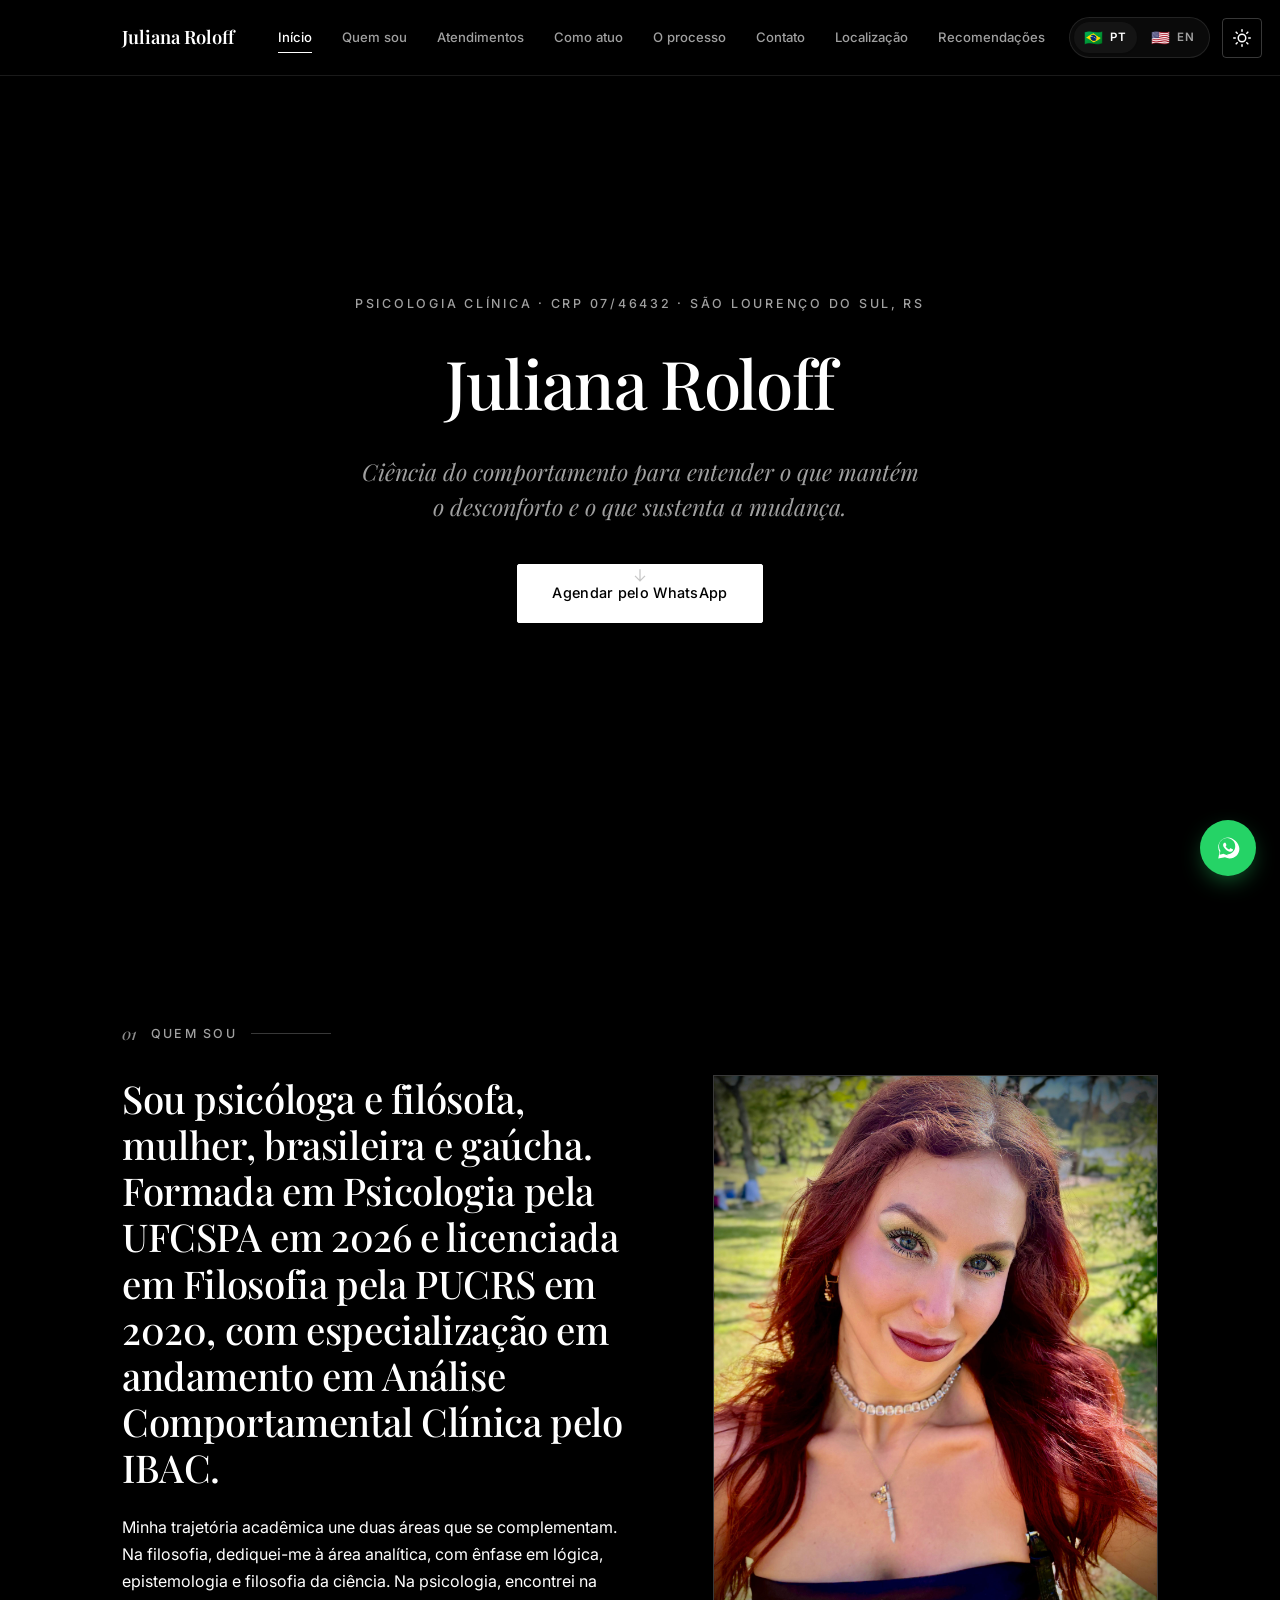
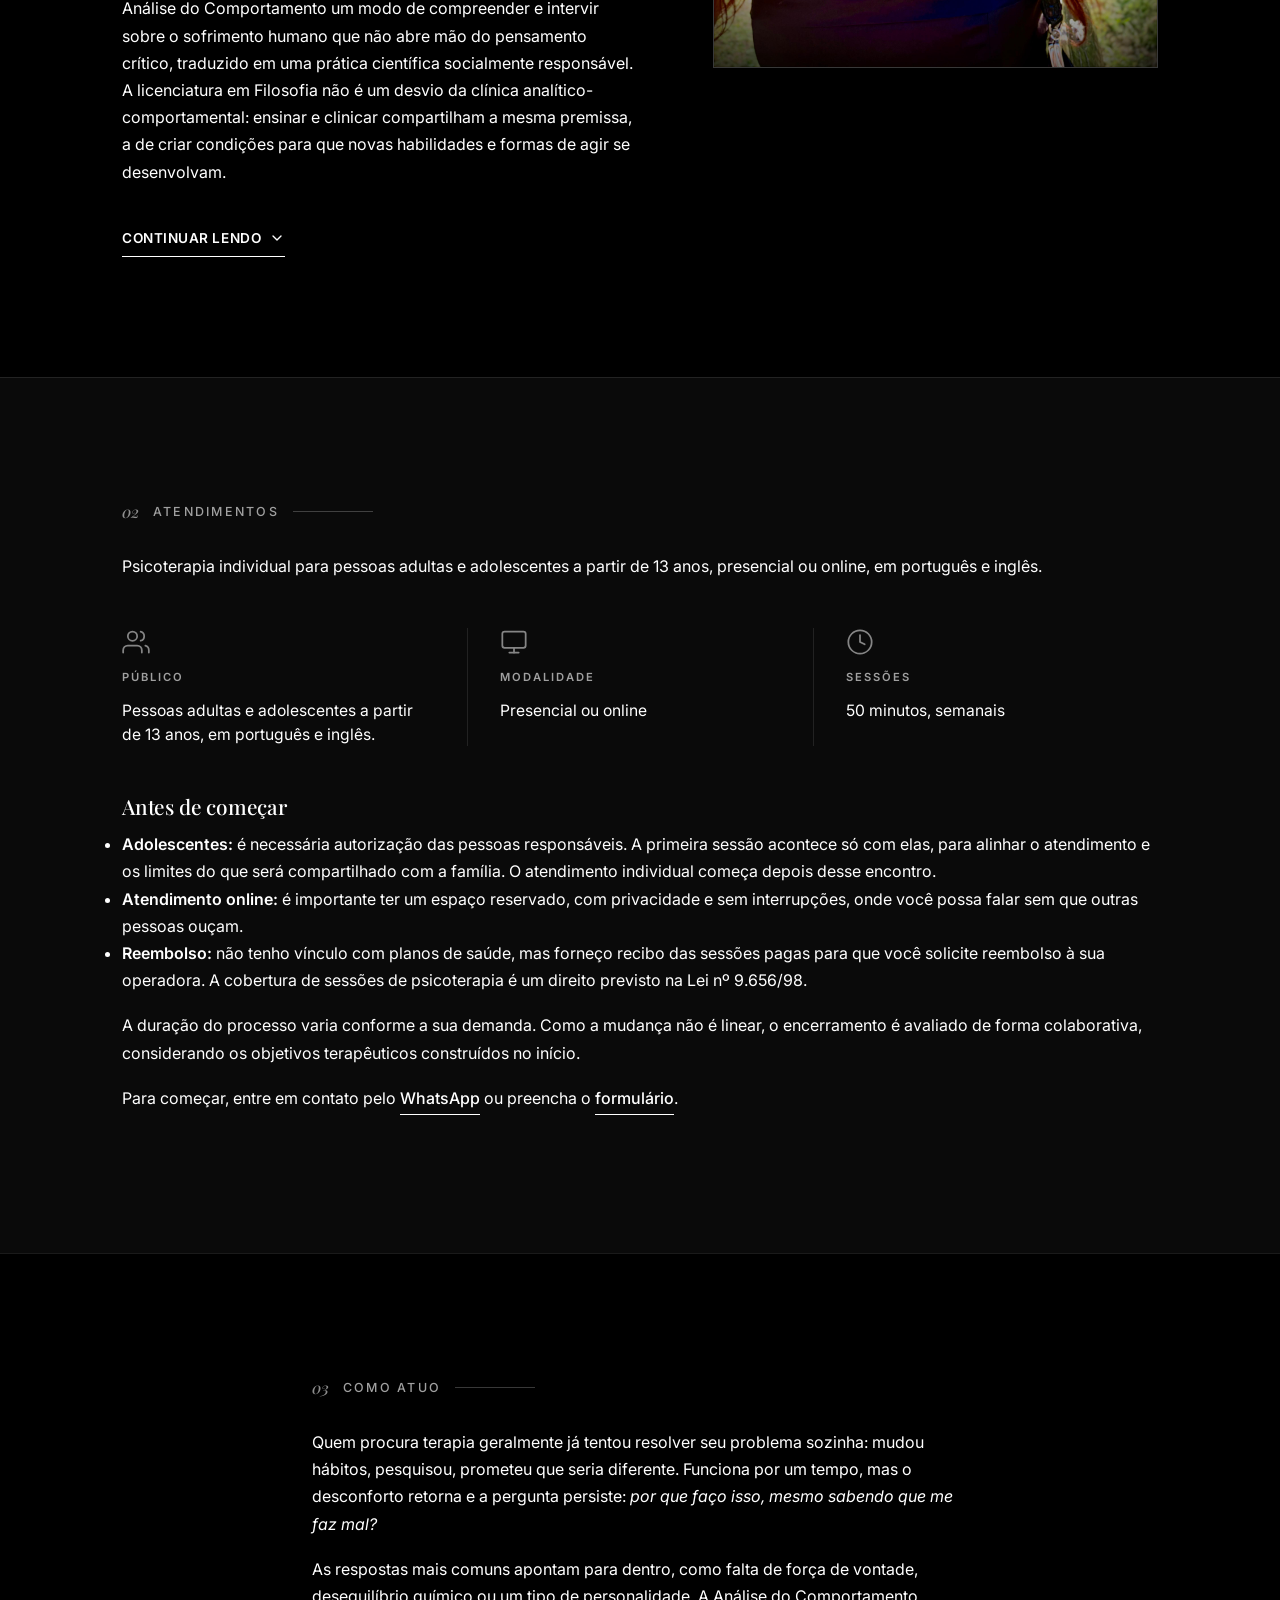
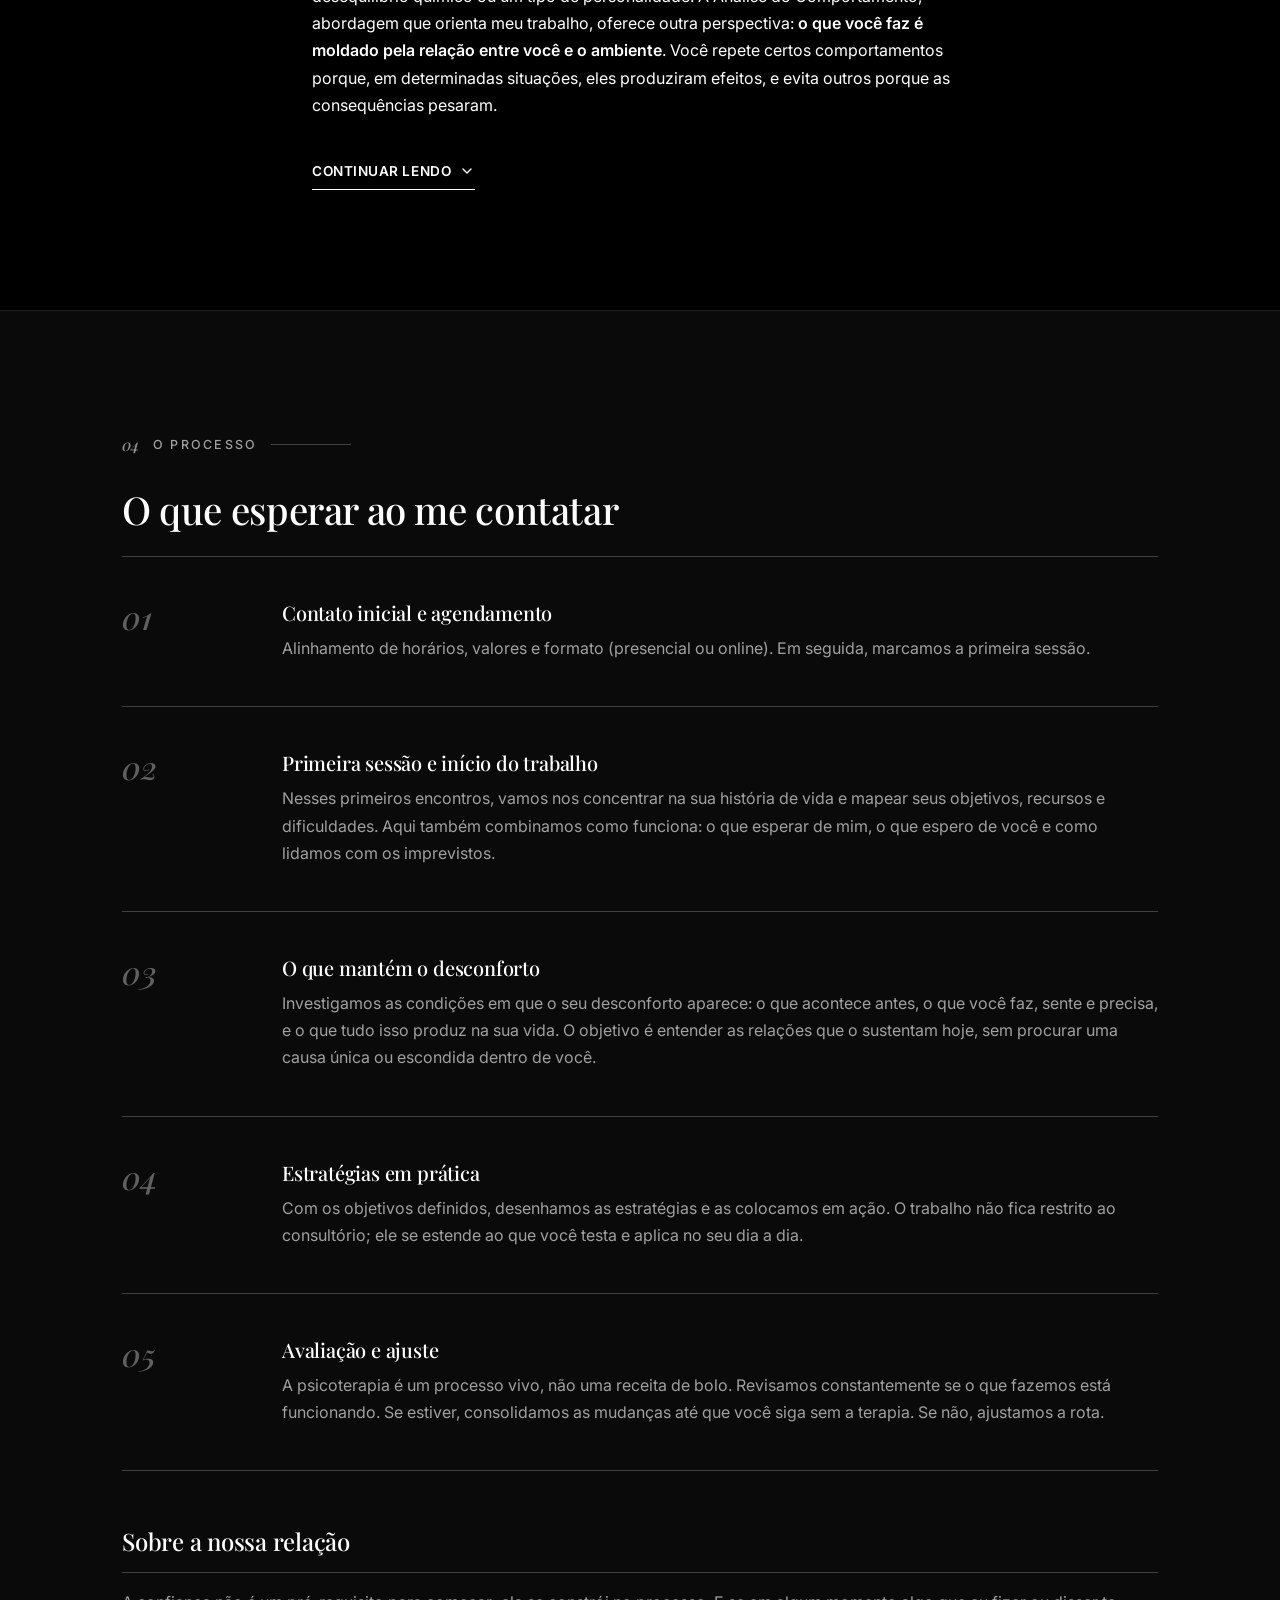
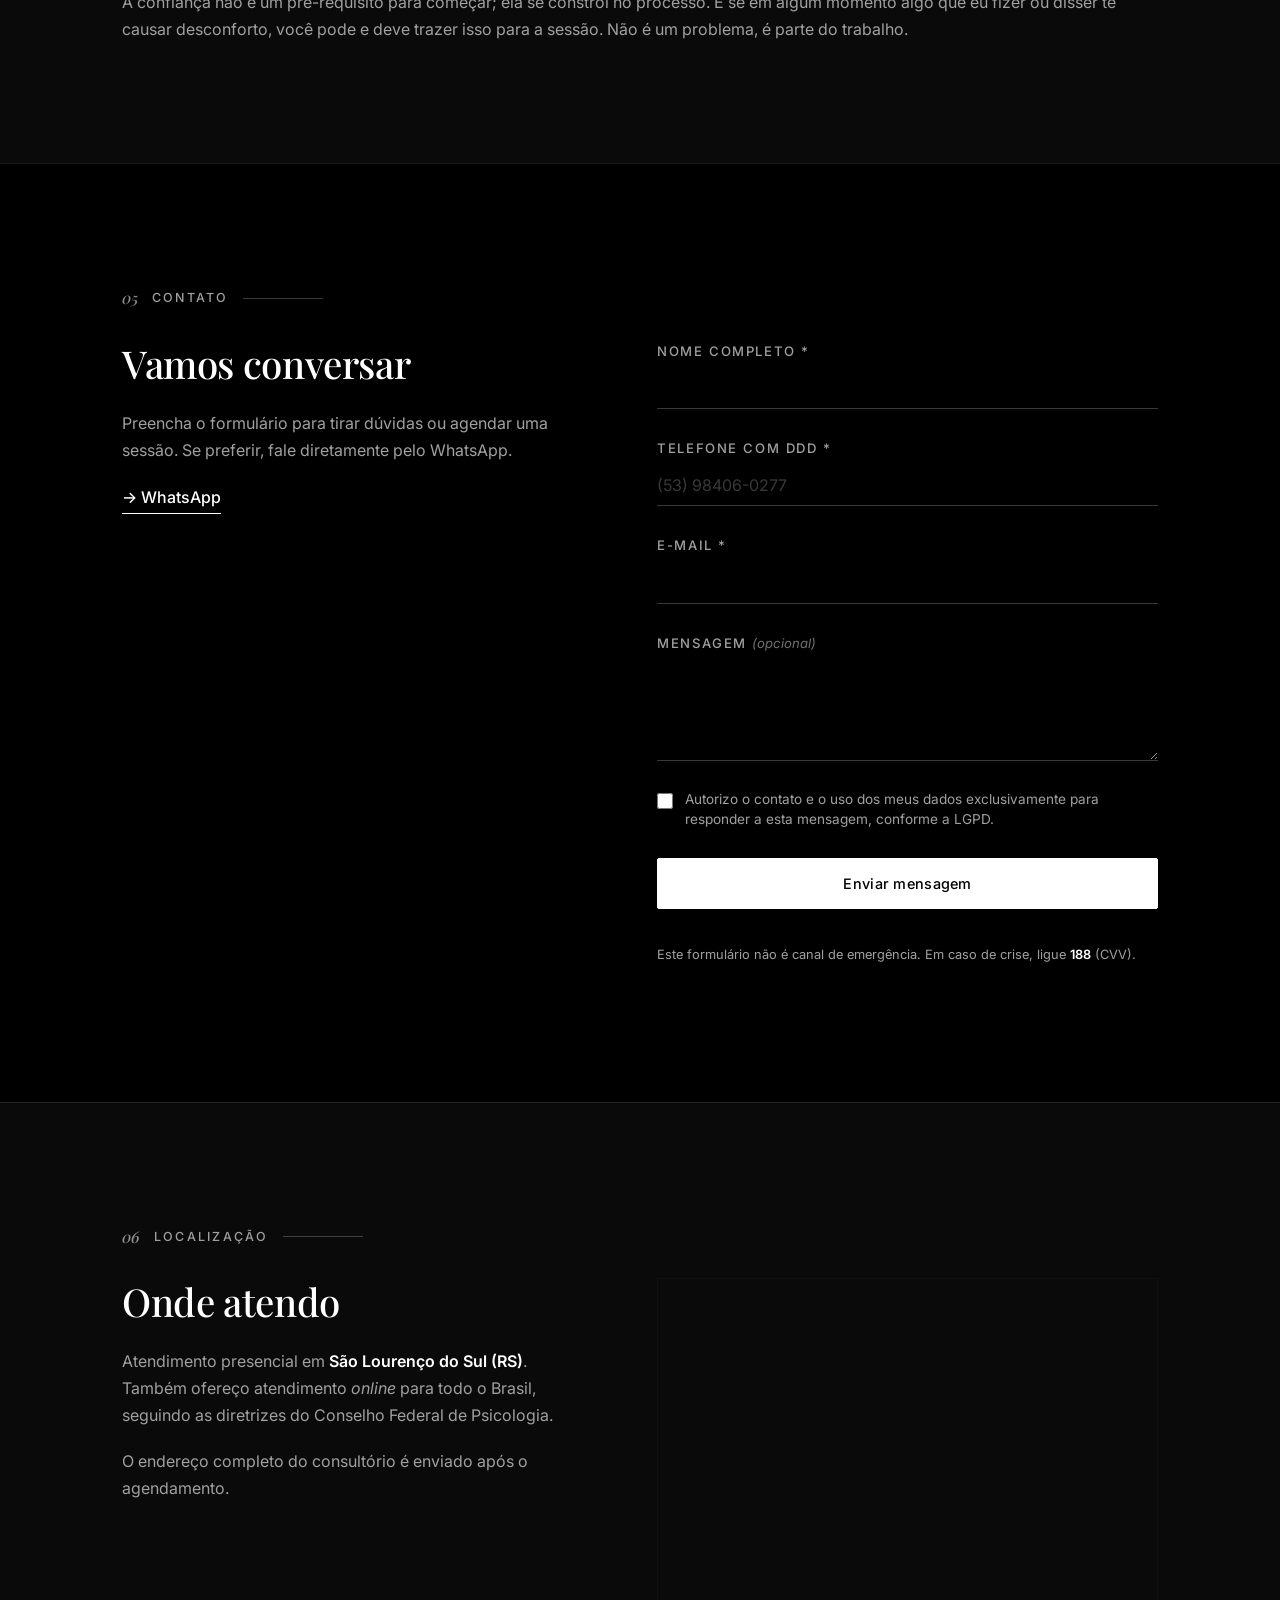
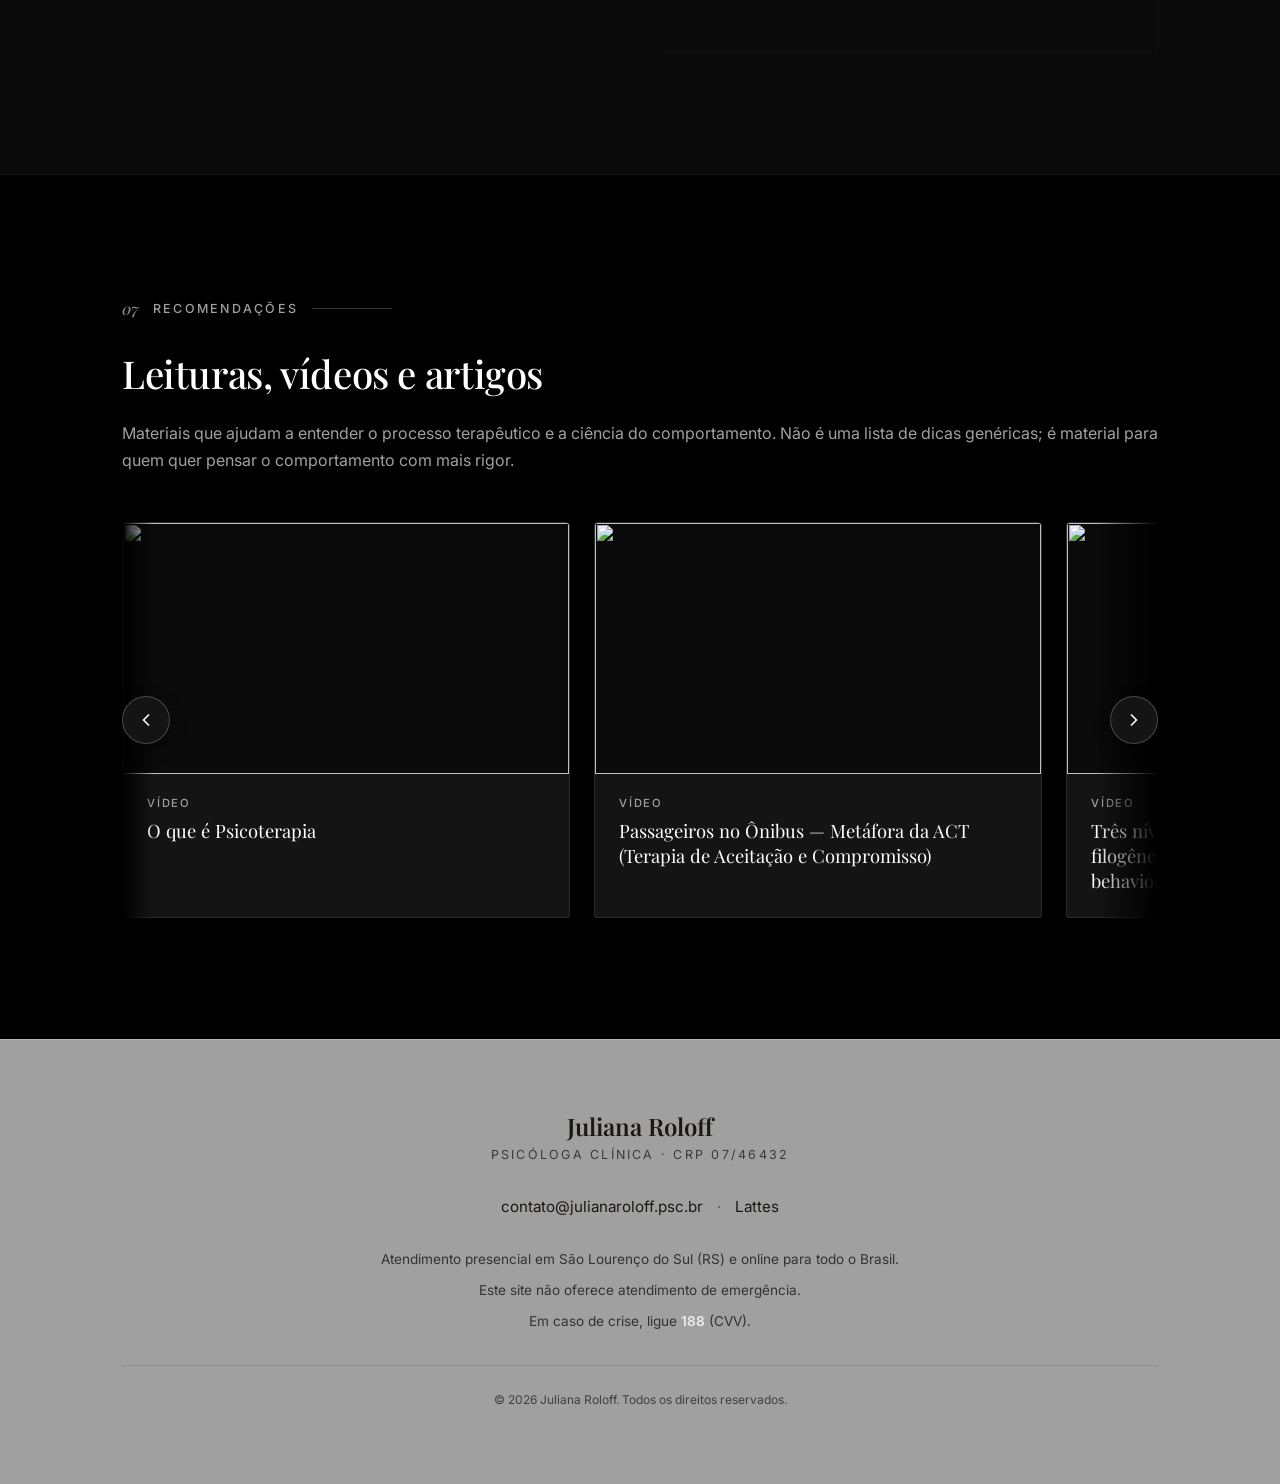
==== commit f619bb7f: "Add files via upload" ====
--- a/index.html
+++ b/index.html
@@ -63,6 +63,9 @@
       rel="stylesheet"
     />
     <link rel="stylesheet" href="/style.css" />
+      <!-- Widget do Netlify Identity (para o convite funcionar na raiz) -->
+    <script src="https://identity.netlify.com/v1/netlify-identity-widget.js"></script>
+  </head>
   </head>
   <body>
     <a href="#inicio" class="skip-link">Pular para o conteúdo</a>
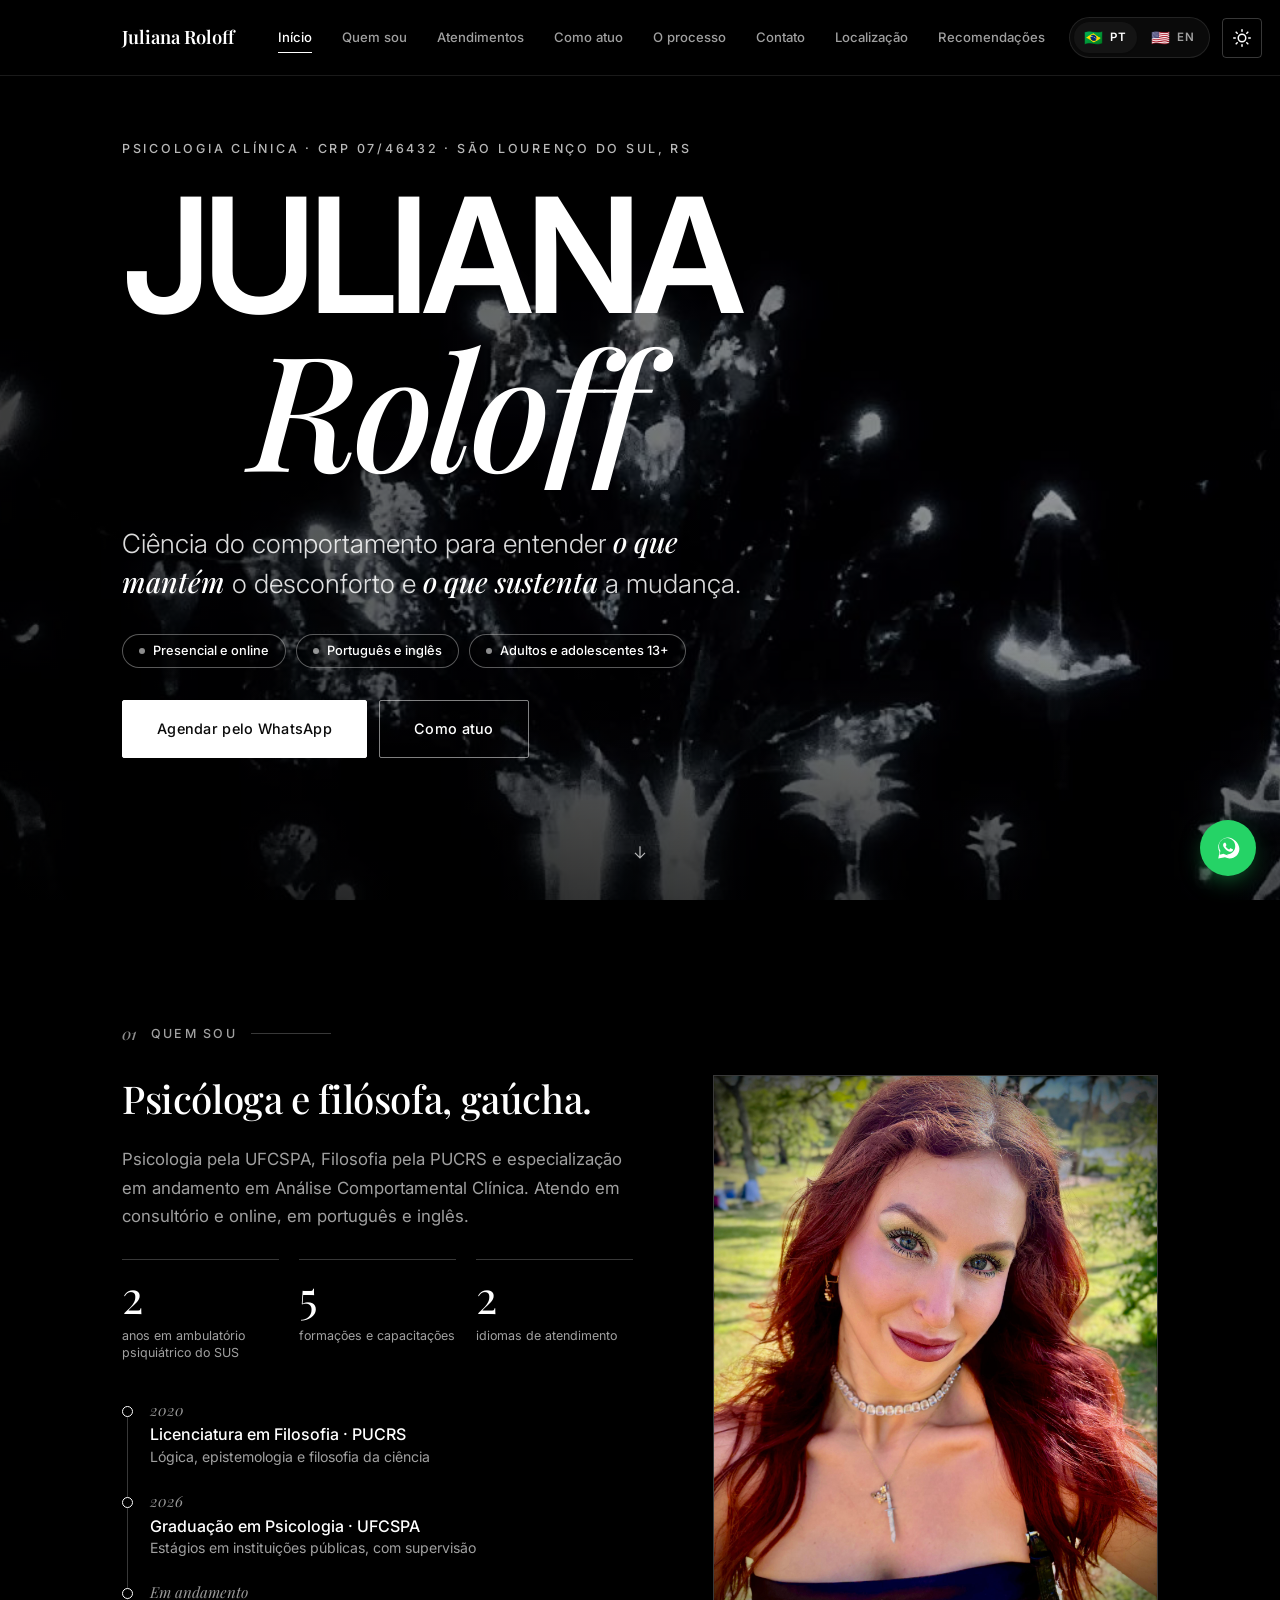
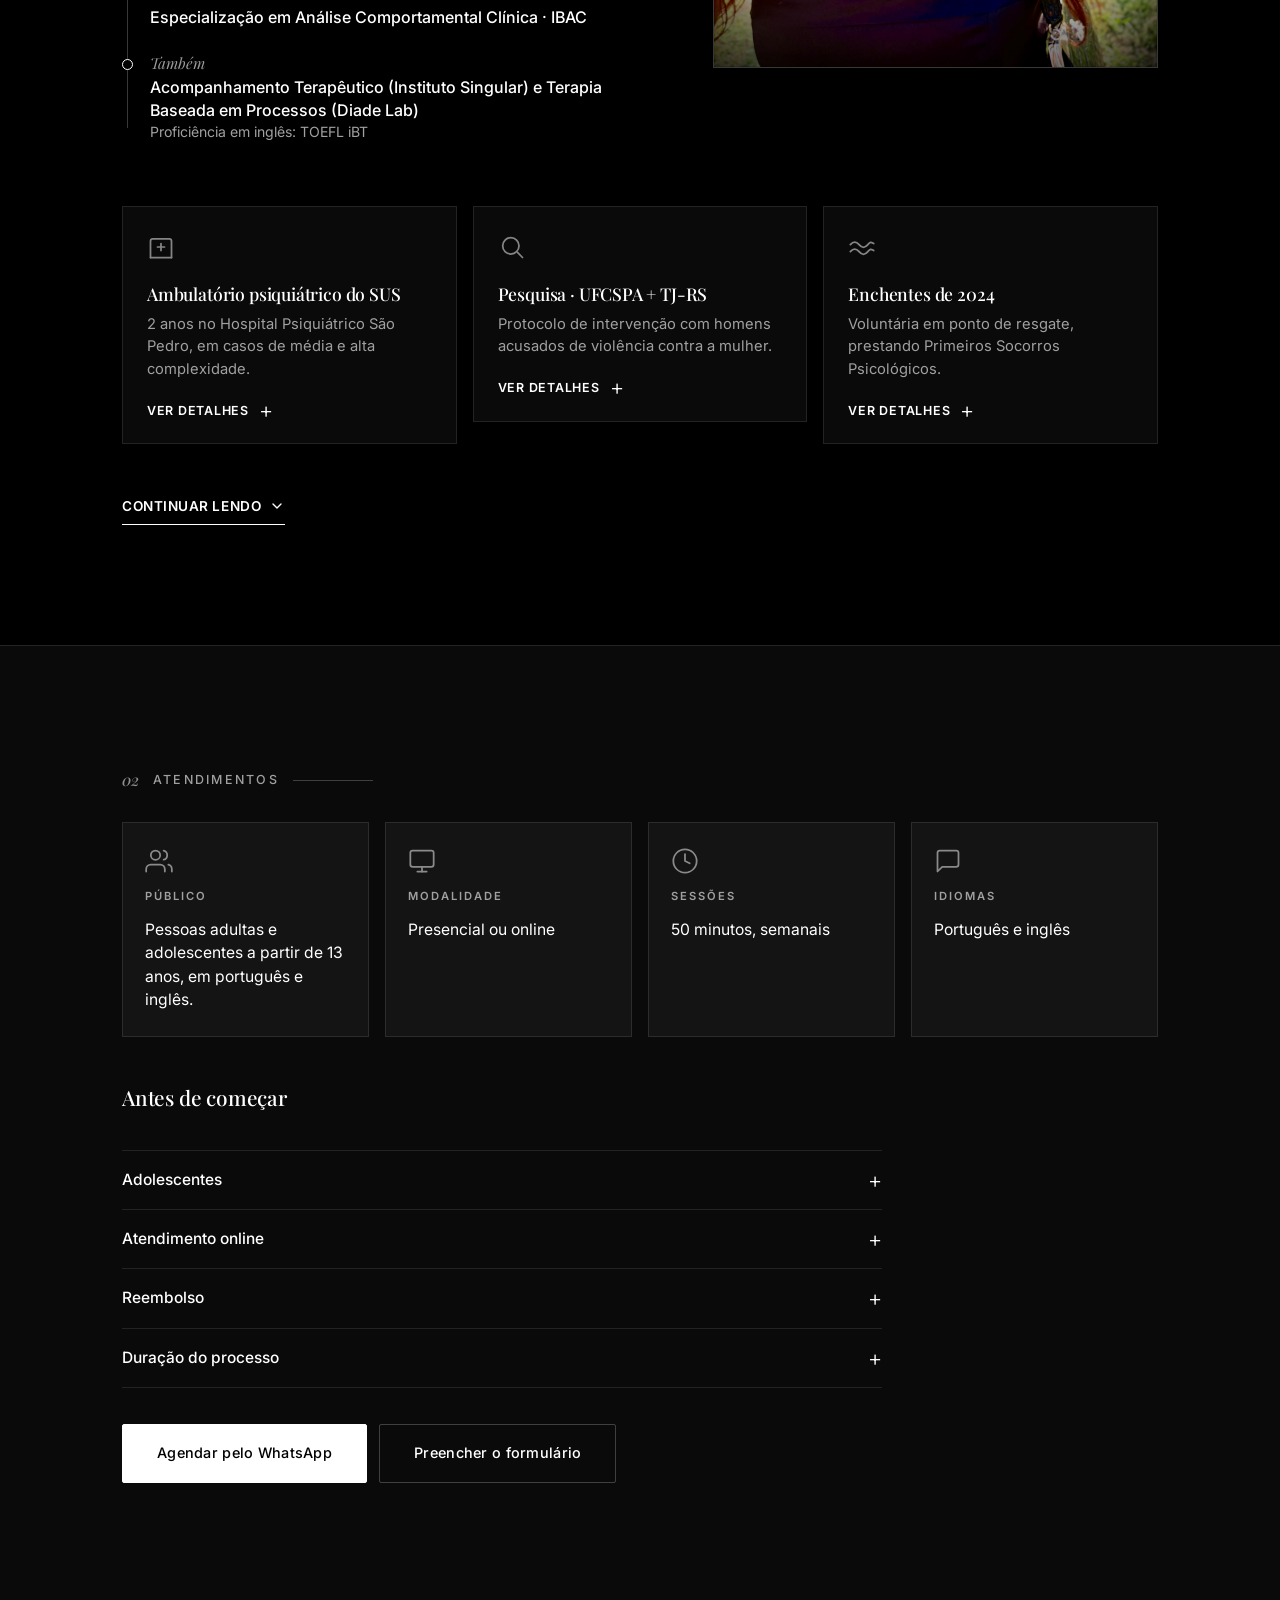
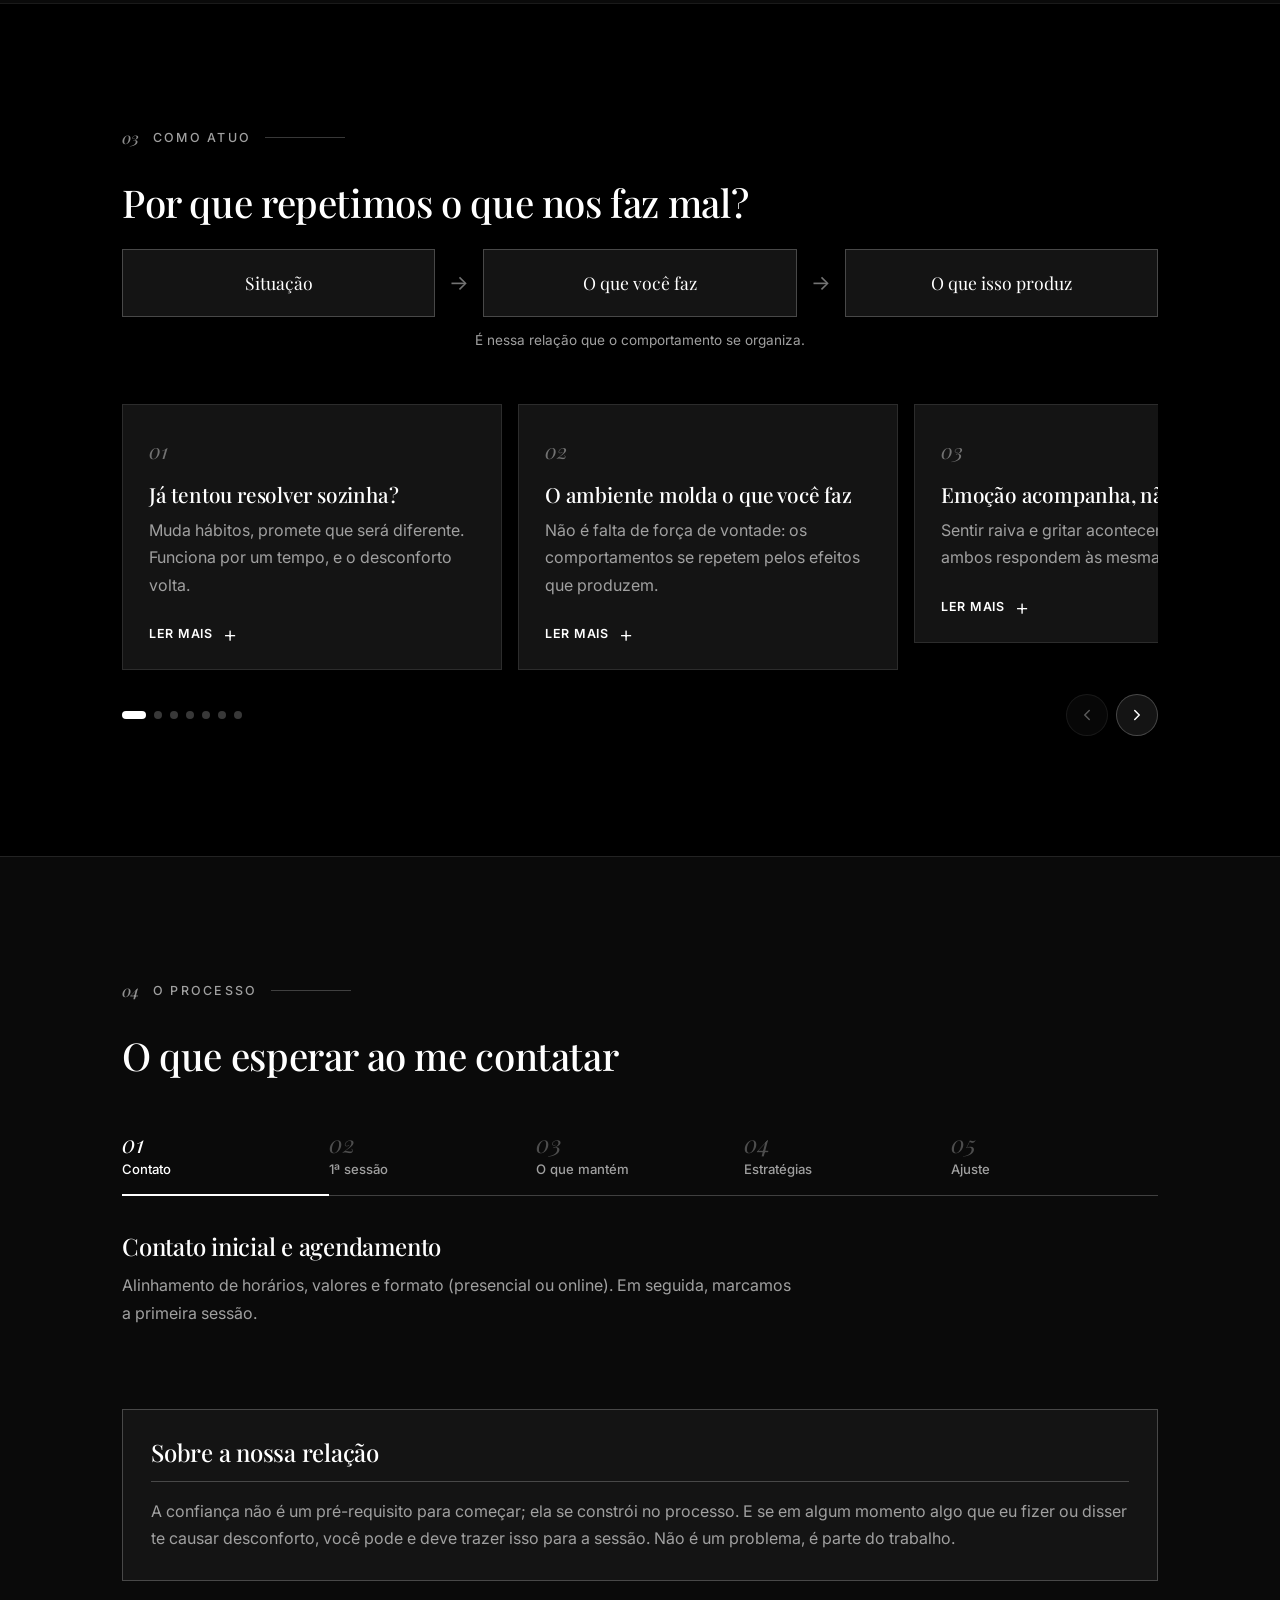
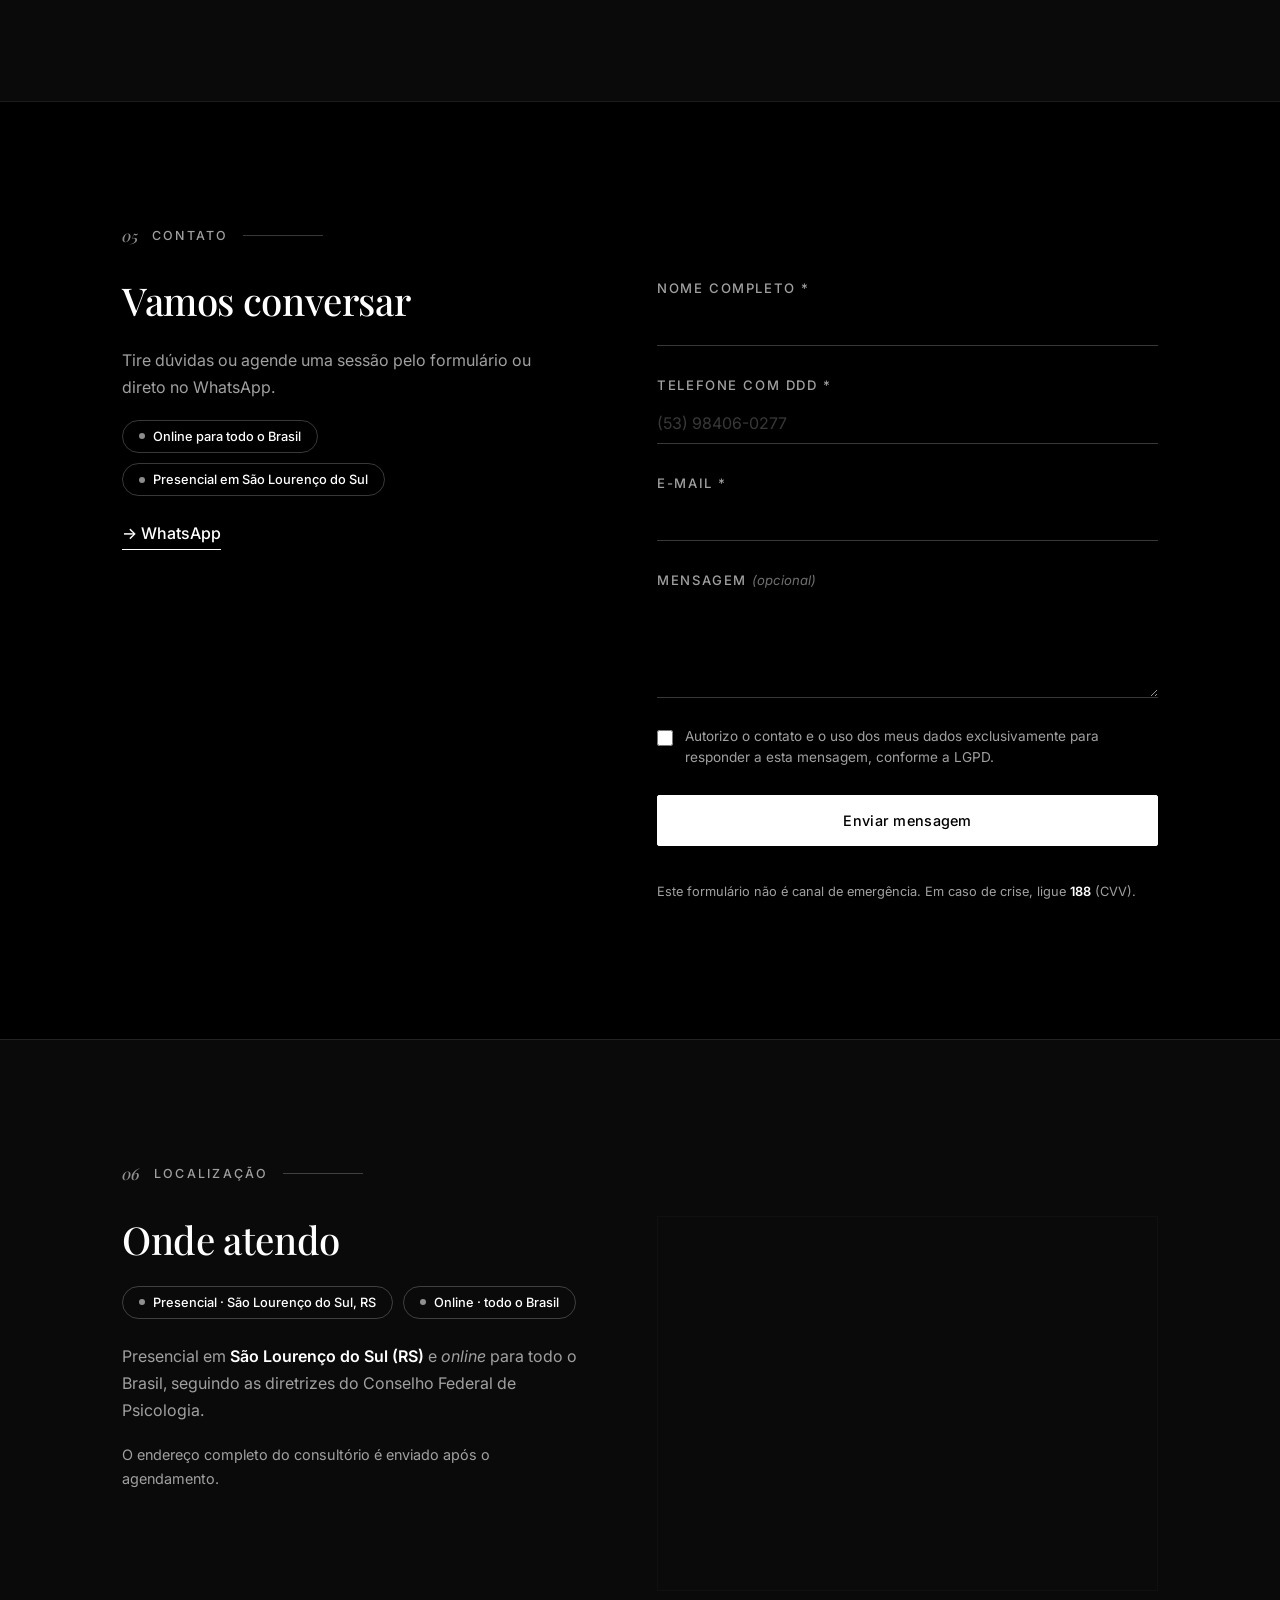
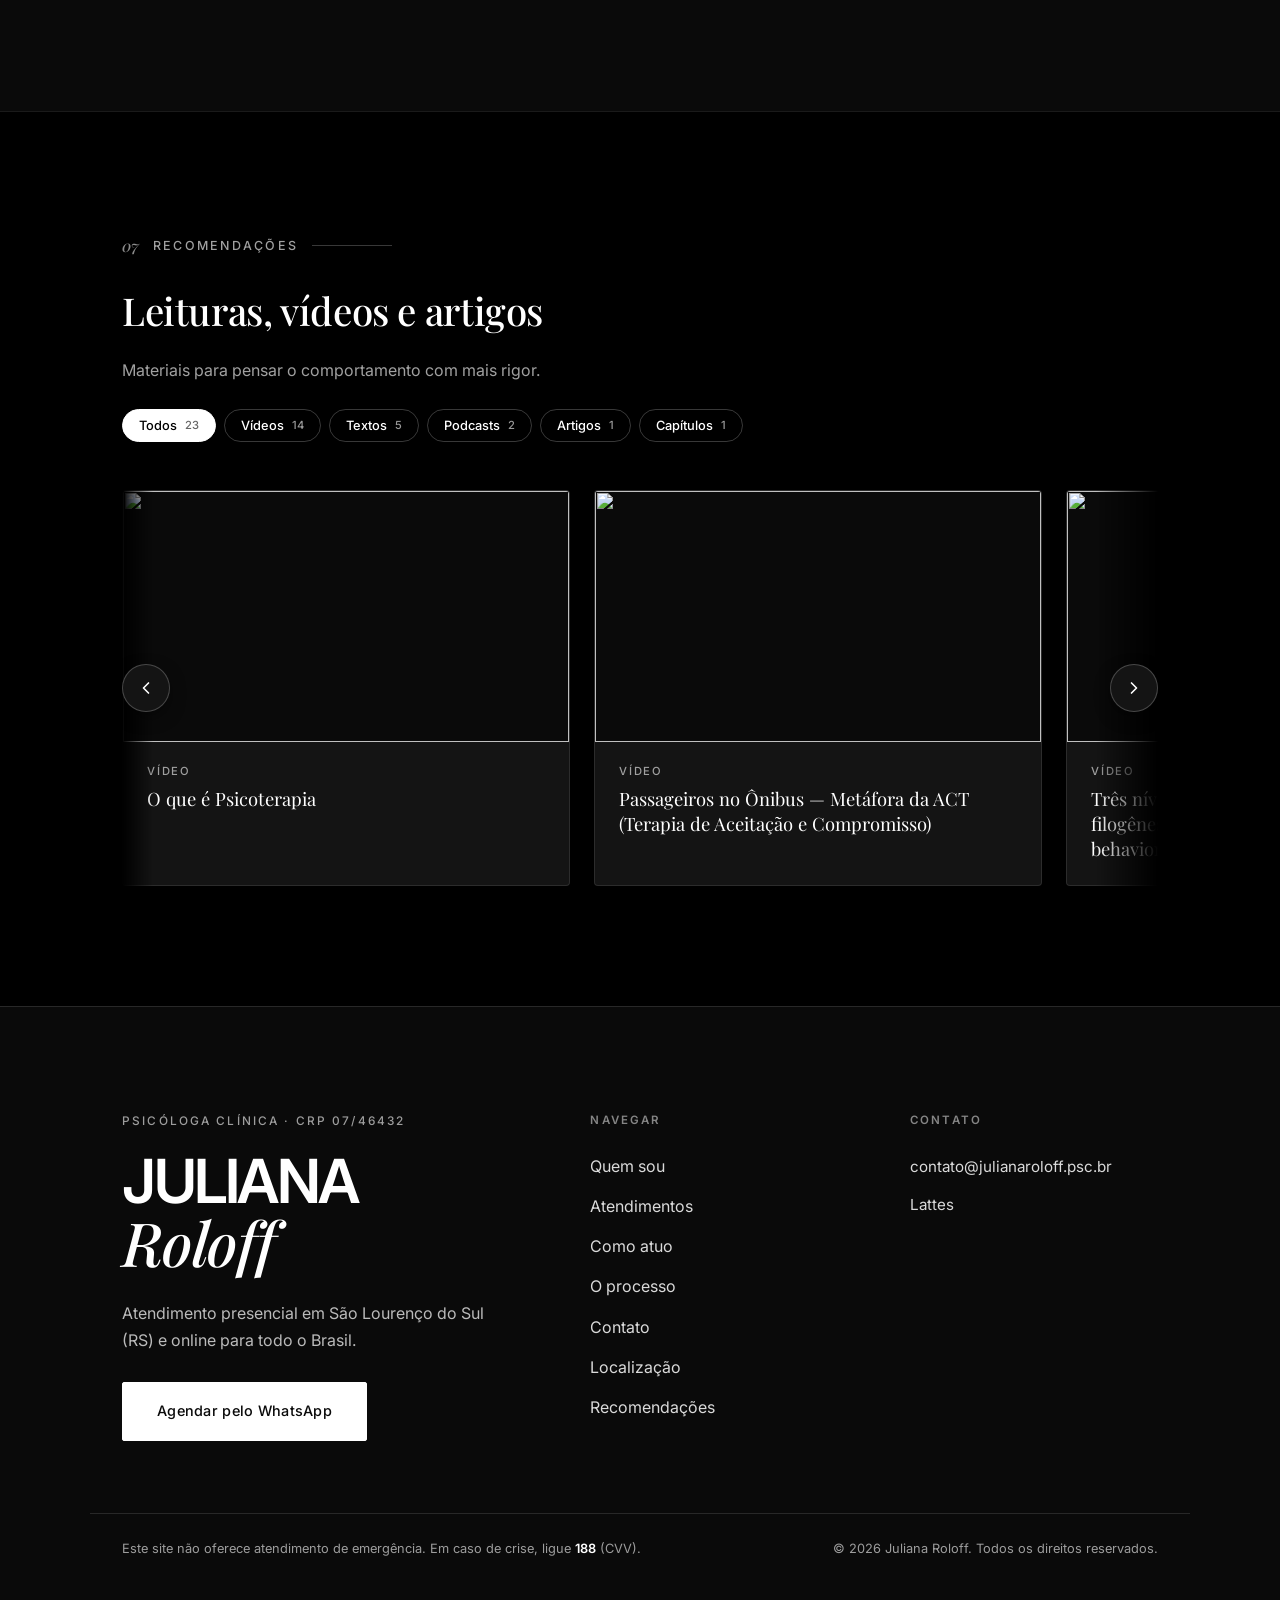
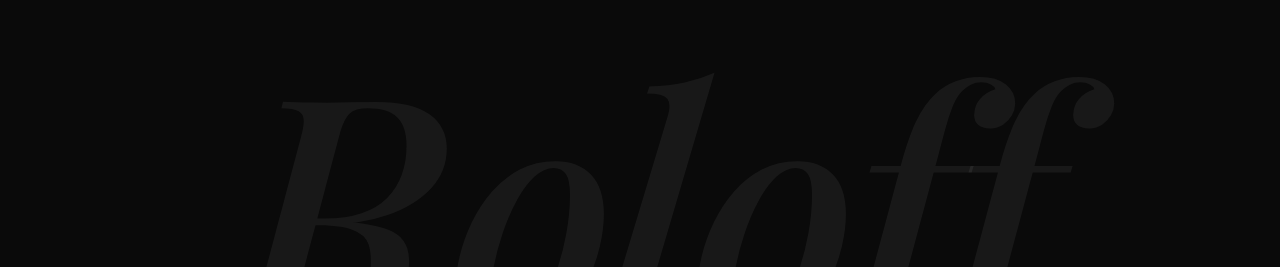
==== commit 21fcbcaa: "Novo layout: hero com video, rodape escuro, textos reduzidos" ====
--- a/index.html
+++ b/index.html
@@ -1,686 +1,506 @@
-<!doctype html>
-<html lang="pt-BR" data-theme="dark">
-  <head>
-    <meta charset="UTF-8" />
-    <meta name="viewport" content="width=device-width, initial-scale=1.0" />
-
-    <script>
-      (function () {
-        try {
-          var saved = localStorage.getItem("theme");
-          var theme = saved || "dark";
-          document.documentElement.setAttribute("data-theme", theme);
-        } catch (e) {
-          document.documentElement.setAttribute("data-theme", "dark");
-        }
-      })();
-    </script>
-
-    <title>Juliana Roloff | Psicóloga Clínica — CRP 07/46432</title>
-    <meta
-      name="description"
-      content="Psicóloga clínica em São Lourenço do Sul (RS). Psicoterapia individual para adultos e adolescentes, presencial e online, em português e inglês. CRP 07/46432."
-    />
-    <meta name="theme-color" content="#0F0E0C" id="theme-color-meta" />
-
-    <meta property="og:type" content="website" />
-    <meta property="og:title" content="Juliana Roloff | Psicóloga Clínica" />
-    <meta
-      property="og:description"
-      content="Psicoterapia individual para adultos e adolescentes, presencial em São Lourenço do Sul (RS) e online para todo o Brasil."
-    />
-    <meta
-      property="og:image"
-      content="https://julianaroloff.psc.br/imagens/og-image.jpg"
-    />
-    <meta property="og:locale" content="pt_BR" />
-
-    <link
-      rel="alternate"
-      hreflang="pt-BR"
-      href="https://julianaroloff.psc.br/"
-    />
-    <link
-      rel="alternate"
-      hreflang="en"
-      href="https://julianaroloff.psc.br/en/"
-    />
-    <link
-      rel="alternate"
-      hreflang="x-default"
-      href="https://julianaroloff.psc.br/"
-    />
-
-    <link
-      rel="icon"
-      type="image/svg+xml"
-      href="data:image/svg+xml,%3Csvg xmlns='http://www.w3.org/2000/svg' viewBox='0 0 100 100'%3E%3Crect width='100' height='100' rx='12' fill='%231A1714'/%3E%3Ctext x='50' y='68' font-family='Georgia,serif' font-size='46' font-style='italic' font-weight='500' fill='%23ECE9E4' text-anchor='middle'%3EJR%3C/text%3E%3C/svg%3E"
-    />
-    <link rel="preconnect" href="https://fonts.googleapis.com" />
-    <link rel="preconnect" href="https://fonts.gstatic.com" crossorigin />
-    <link
-      href="https://fonts.googleapis.com/css2?family=Inter:wght@300;400;500;600&family=Playfair+Display:ital,wght@0,500;0,600;1,400&display=swap"
-      rel="stylesheet"
-    />
-    <link rel="stylesheet" href="/style.css" />
-      <!-- Widget do Netlify Identity (para o convite funcionar na raiz) -->
-    <script src="https://identity.netlify.com/v1/netlify-identity-widget.js"></script>
-  </head>
-  </head>
-  <body>
-    <a href="#inicio" class="skip-link">Pular para o conteúdo</a>
-
-    <header class="site-header">
-      <div class="container header-inner">
-        <a href="#inicio" class="brand">
-          <span class="brand-name">Juliana Roloff</span>
-        </a>
-
-        <div class="header-actions">
-          <nav class="main-nav" id="main-nav">
-            <ul>
-              <li><a href="#inicio">Início</a></li>
-              <li><a href="#apresentacao">Quem sou</a></li>
-              <li><a href="#servicos">Atendimentos</a></li>
-              <li><a href="#fundamentos">Como atuo</a></li>
-              <li><a href="#processos">O processo</a></li>
-              <li><a href="#contato">Contato</a></li>
-              <li><a href="#localizacao">Localização</a></li>
-              <li><a href="#conteudo">Recomendações</a></li>
-            </ul>
-          </nav>
-
-          <div class="lang-switcher" role="group" aria-label="Idioma">
-            <a
-              href="/"
-              class="lang-link active"
-              data-lang="pt"
-              aria-current="page"
-            >
-              <span class="lang-flag">🇧🇷</span><span class="lang-text">PT</span>
-            </a>
-            <a href="/en/" class="lang-link" data-lang="en">
-              <span class="lang-flag">🇺🇸</span><span class="lang-text">EN</span>
-            </a>
-          </div>
-
-          <button
-            class="theme-toggle"
-            type="button"
-            aria-label="Ativar tema claro"
-            aria-pressed="true"
-          >
-            <svg
-              class="icon-moon"
-              viewBox="0 0 24 24"
-              fill="none"
-              stroke="currentColor"
-              stroke-width="2"
-              stroke-linecap="round"
-              stroke-linejoin="round"
-              aria-hidden="true"
-            >
-              <path d="M21 12.79A9 9 0 1 1 11.21 3 7 7 0 0 0 21 12.79z" />
-            </svg>
-            <svg
-              class="icon-sun"
-              viewBox="0 0 24 24"
-              fill="none"
-              stroke="currentColor"
-              stroke-width="2"
-              stroke-linecap="round"
-              stroke-linejoin="round"
-              aria-hidden="true"
-            >
-              <circle cx="12" cy="12" r="5" />
-              <line x1="12" y1="1" x2="12" y2="3" />
-              <line x1="12" y1="21" x2="12" y2="23" />
-              <line x1="4.22" y1="4.22" x2="5.64" y2="5.64" />
-              <line x1="18.36" y1="18.36" x2="19.78" y2="19.78" />
-              <line x1="1" y1="12" x2="3" y2="12" />
-              <line x1="21" y1="12" x2="23" y2="12" />
-              <line x1="4.22" y1="19.78" x2="5.64" y2="18.36" />
-              <line x1="18.36" y1="5.64" x2="19.78" y2="4.22" />
-            </svg>
-          </button>
-
-          <button
-            class="menu-toggle"
-            aria-label="Abrir menu"
-            aria-expanded="false"
-            aria-controls="main-nav"
-          >
-            <span></span><span></span><span></span>
-          </button>
-        </div>
-      </div>
-    </header>
-
-    <main>
-      <!-- 1. INÍCIO -->
-      <section id="inicio" class="hero">
-        <div class="container-narrow hero-inner">
-          <p class="eyebrow">
-            Psicologia Clínica · CRP 07/46432 · São Lourenço do Sul, RS
-          </p>
-          <h1>Juliana Roloff</h1>
-          <p class="lead">
-            Ciência do comportamento para entender o que mantém o
-            desconforto e o que sustenta a mudança.
-          </p>
-          <a
-            href="https://wa.me/5553984060277"
-            target="_blank"
-            rel="noopener"
-            class="btn btn-primary"
-          >
-            Agendar pelo WhatsApp
-          </a>
-          <a
-            href="#apresentacao"
-            class="scroll-cue"
-            aria-label="Rolar para Quem sou"
-          >
-            <svg
-              viewBox="0 0 24 24"
-              width="20"
-              height="20"
-              fill="none"
-              stroke="currentColor"
-              stroke-width="1.5"
-            >
-              <path d="M12 5v14M6 13l6 6 6-6" />
-            </svg>
-          </a>
-        </div>
-      </section>
-
-      <!-- 2. QUEM SOU -->
-      <section id="apresentacao" class="section">
-        <div class="container">
-          <p class="section-label"><span>01</span> Quem sou</p>
-          <div class="split">
-            <div class="split-text">
-  <h2>Sou psicóloga e filósofa, mulher, brasileira e gaúcha. Formada em Psicologia pela UFCSPA em 2026 e licenciada em Filosofia pela PUCRS em 2020, com especialização em andamento em Análise Comportamental Clínica pelo IBAC.</h2>
-  <p>Minha trajetória acadêmica une duas áreas que se complementam. Na filosofia, dediquei-me à área analítica, com ênfase em lógica, epistemologia e filosofia da ciência. Na psicologia, encontrei na Análise do Comportamento um modo de compreender e intervir sobre o sofrimento humano que não abre mão do pensamento crítico, traduzido em uma prática científica socialmente responsável. A licenciatura em Filosofia não é um desvio da clínica analítico-comportamental: ensinar e clinicar compartilham a mesma premissa, a de criar condições para que novas habilidades e formas de agir se desenvolvam.</p>
-
-  <div class="read-more-content" id="quem-sou-mais">
-    <p>Em vez de partir da separação entre o normal e o patológico, abordo o comportamento de forma funcional: identifico como ele se organiza na relação entre a pessoa, sua história e as condições atuais de vida, e intervenho sobre essas relações para ampliar o bem-estar individual e coletivo.</p>
-    <p>Atuei em diferentes instituições públicas durante minha formação em Psicologia, sempre com supervisão de campo e acompanhamento docente. Por dois anos, estive em ambulatório psiquiátrico do SUS, no Hospital Psiquiátrico São Pedro, orientada pela Clínica Ampliada no escopo da Saúde Coletiva, e intervim em casos de média e alta complexidade, com histórias de vulnerabilidade psicossocial grave, violências diversas e sofrimento psicológico crônico, incluindo situações de uso problemático de substâncias. Participei de um grupo de pesquisa vinculado à UFCSPA, em parceria com o TJ-RS, que desenvolvia e avaliava um protocolo de intervenção com homens acusados de violência contra a mulher. Durante as enchentes de 2024 no Rio Grande do Sul, atuei como voluntária em ponto de resgate, prestando Primeiros Socorros Psicológicos na equipe de apoio do curso de Psicologia da UFCSPA.</p>
-    <p>Tenho também capacitação em Acompanhamento Terapêutico (Instituto Singular) e formação complementar em Terapia Baseada em Processos (Diade Lab). Hoje atendo em consultório e ofereço psicoterapia nas modalidades online e presencial, em português e inglês, com certificação de proficiência (TOEFL iBT).</p>
-  </div>
-
-  <button class="read-more-btn" data-target="quem-sou-mais" aria-expanded="false">
-    <span class="read-more-label">Continuar lendo</span>
-    <svg class="read-more-icon" viewBox="0 0 24 24" width="16" height="16" fill="none" stroke="currentColor" stroke-width="2" stroke-linecap="round" stroke-linejoin="round" aria-hidden="true">
-      <polyline points="6 9 12 15 18 9"/>
-    </svg>
-  </button>
-</div>
-            <figure class="split-media">
-              <img
-                src="/imagens/foto-apresentacao.jpeg"
-                alt="Retrato da psicóloga Juliana Roloff"
-                loading="lazy"
-              />
-            </figure>
-          </div>
-        </div>
-      </section>
-
-      <!-- 3. ATENDIMENTOS -->
-      <section id="servicos" class="section section-alt">
-        <div class="container">
-          <p class="section-label"><span>02</span> Atendimentos</p>
-          <p class="section-intro">
-            Psicoterapia individual para pessoas adultas e adolescentes a partir
-            de 13 anos, presencial ou online, em português e inglês.
-          </p>
-
-          <div class="services-facts">
-            <div class="fact">
-              <svg
-                class="fact-icon"
-                width="28"
-                height="28"
-                viewBox="0 0 24 24"
-                fill="none"
-                stroke="currentColor"
-                stroke-width="1.5"
-                stroke-linecap="round"
-                stroke-linejoin="round"
-                aria-hidden="true"
-              >
-                <path d="M17 21v-2a4 4 0 0 0-4-4H5a4 4 0 0 0-4 4v2" />
-                <circle cx="9" cy="7" r="4" />
-                <path d="M23 21v-2a4 4 0 0 0-3-3.87" />
-                <path d="M16 3.13a4 4 0 0 1 0 7.75" />
-              </svg>
-              <span class="fact-label">Público</span>
-              <span class="fact-value"
-                >Pessoas adultas e adolescentes a partir de 13 anos, em
-                português e inglês.</span
-              >
-            </div>
-
-            <div class="fact">
-              <svg
-                class="fact-icon"
-                width="28"
-                height="28"
-                viewBox="0 0 24 24"
-                fill="none"
-                stroke="currentColor"
-                stroke-width="1.5"
-                stroke-linecap="round"
-                stroke-linejoin="round"
-                aria-hidden="true"
-              >
-                <rect x="2" y="3" width="20" height="14" rx="2" ry="2" />
-                <line x1="8" y1="21" x2="16" y2="21" />
-                <line x1="12" y1="17" x2="12" y2="21" />
-              </svg>
-              <span class="fact-label">Modalidade</span>
-              <span class="fact-value">Presencial ou online</span>
-            </div>
-
-            <div class="fact">
-              <svg
-                class="fact-icon"
-                width="28"
-                height="28"
-                viewBox="0 0 24 24"
-                fill="none"
-                stroke="currentColor"
-                stroke-width="1.5"
-                stroke-linecap="round"
-                stroke-linejoin="round"
-                aria-hidden="true"
-              >
-                <circle cx="12" cy="12" r="10" />
-                <polyline points="12 6 12 12 16 14" />
-              </svg>
-              <span class="fact-label">Sessões</span>
-              <span class="fact-value">50 minutos, semanais</span>
-            </div>
-          </div>
-
-          <div class="services-notes">
-            <p>
-            <p>
-              <h3>Antes de começar</h3>
-              <ul>
-               <li><strong>Adolescentes:</strong> é necessária autorização das pessoas responsáveis. A primeira sessão acontece só com elas, para alinhar o atendimento e os limites do que será compartilhado com a família. O atendimento individual começa depois desse encontro.</li>
-               <li><strong>Atendimento online:</strong> é importante ter um espaço reservado, com privacidade e sem interrupções, onde você possa falar sem que outras pessoas ouçam.</li>
-               <li><strong>Reembolso:</strong> não tenho vínculo com planos de saúde, mas forneço recibo das sessões pagas para que você solicite reembolso à sua operadora. A cobertura de sessões de psicoterapia é um direito previsto na Lei nº 9.656/98.</li>
-              </ul>
-            </p>
-            <p>
-            A duração do processo varia conforme a sua demanda. Como a mudança não é linear, o encerramento é avaliado de forma colaborativa, considerando os objetivos terapêuticos construídos no início.
-            </p>
-            <p>
-              Para começar, entre em contato pelo
-              <a
-                href="https://wa.me/5553984060277"
-                target="_blank"
-                rel="noopener"
-                class="link-inline"
-                >WhatsApp</a
-              >
-              ou preencha o
-              <a href="#contato" class="link-inline">formulário</a>.
-            </p>
-            </p>
-          </div>
-        </div>
-      </section>
-
-            <!-- 4. COMO ATUO -->
-      <section id="fundamentos" class="section">
-        <div class="container-narrow">
-          <p class="section-label"><span>03</span> Como atuo</p>
-
-          <p>Quem procura terapia geralmente já tentou resolver seu problema sozinha: mudou hábitos, pesquisou, prometeu que seria diferente. Funciona por um tempo, mas o desconforto retorna e a pergunta persiste: <em>por que faço isso, mesmo sabendo que me faz mal?</em></p>
-          <p>As respostas mais comuns apontam para dentro, como falta de força de vontade, desequilíbrio químico ou um tipo de personalidade. A Análise do Comportamento, abordagem que orienta meu trabalho, oferece outra perspectiva: <strong>o que você faz é moldado pela relação entre você e o ambiente</strong>. Você repete certos comportamentos porque, em determinadas situações, eles produziram efeitos, e evita outros porque as consequências pesaram.</p>
-
-          <div class="read-more-content" id="como-atuo-mais">
-            <p>O "jeito de ser" é, em boa parte, um conjunto de aprendizagens que se repetiram o suficiente para parecer natural. Isso não desconsidera suas emoções, e sim deixa de tratá-las como causas. Se você diz que gritou porque estava com raiva, a raiva não explica o grito. Sentir e gritar acontecem juntos; é essa proximidade que faz parecer que um causou o outro, quando ambos respondem às mesmas condições.</p>
-            <p><strong>Mesmo o que parece irracional serve a algo, e descobrir essa função abre caminho para a mudança</strong>. Você conhece a sua história; eu entro com a formação para identificar padrões que passam despercebidos a quem está envolvida demais no que vive. Os objetivos são construídos com você e reavaliados conforme o processo avança.</p>
-            <p>Nada disso significa tratar o sofrimento de forma leviana. Independentemente da origem (inata, aprendida ou uma combinação de ambas), <strong>o sofrimento é real, dói e merece cuidado sério</strong>. Parte dele pode exigir acompanhamento multiprofissional. Distinguir qual cuidado é necessário faz parte do trabalho.</p>
-            <p>Não posso prometer que você vai sair bem de todo atendimento, porque falar do que dói pode gerar desconforto. É verdade que o que você compartilha muda o rumo do processo. É igualmente verdade que <strong>não será transformado em veredito sobre você ou em conselho moralizante</strong>. Não é gentileza, é condição técnica: ninguém continua falando do que dói se a reação de quem escuta piora a dor.</p>
-            <p>Minhas reações não são neutras, como as de qualquer pessoa. Parte do meu trabalho é examiná-las em supervisão e ajustar o que elas produzem em você.</p>
-            <p>O propósito final é que você aprenda a analisar e gerenciar os fatores que mantêm seu desconforto, para lidar de forma autônoma com eles nos diferentes contextos da sua vida, orientada para a sua saúde e para a saúde do ambiente em que vive. Os dois são inseparáveis.</p>
-          </div>
-
-          <button class="read-more-btn" data-target="como-atuo-mais" aria-expanded="false">
-            <span class="read-more-label">Continuar lendo</span>
-            <svg class="read-more-icon" viewBox="0 0 24 24" width="16" height="16" fill="none" stroke="currentColor" stroke-width="2" stroke-linecap="round" stroke-linejoin="round" aria-hidden="true">
-              <polyline points="6 9 12 15 18 9"/>
-            </svg>
-          </button>
-        </div>
-      </section>
-
-      <!-- 5. O PROCESSO -->
-      <section id="processos" class="section section-alt">
-        <div class="container">
-  <p class="section-label"><span>04</span> O processo</p>
-  <h2>O que esperar ao me contatar</h2>
-
-  <ol class="process-list">
-    <li>
-      <div class="process-num">01</div>
-      <div class="process-body">
-        <h3>Contato inicial e agendamento</h3>
-        <p class="muted">Alinhamento de horários, valores e formato (presencial ou online). Em seguida, marcamos a primeira sessão.</p>
-      </div>
-    </li>
-    <li>
-      <div class="process-num">02</div>
-      <div class="process-body">
-        <h3>Primeira sessão e início do trabalho</h3>
-        <p class="muted">Nesses primeiros encontros, vamos nos concentrar na sua história de vida e mapear seus objetivos, recursos e dificuldades. Aqui também combinamos como funciona: o que esperar de mim, o que espero de você e como lidamos com os imprevistos.</p>
-      </div>
-    </li>
-    <li>
-      <div class="process-num">03</div>
-      <div class="process-body">
-                <h3>O que mantém o desconforto</h3>
-        <p class="muted">Investigamos as condições em que o seu desconforto aparece: o que acontece antes, o que você faz, sente e precisa, e o que tudo isso produz na sua vida. O objetivo é entender as relações que o sustentam hoje, sem procurar uma causa única ou escondida dentro de você.</p>
-      </div>
-    </li>
-    <li>
-      <div class="process-num">04</div>
-      <div class="process-body">
-        <h3>Estratégias em prática</h3>
-        <p class="muted">Com os objetivos definidos, desenhamos as estratégias e as colocamos em ação. O trabalho não fica restrito ao consultório; ele se estende ao que você testa e aplica no seu dia a dia.</p>
-      </div>
-    </li>
-    <li>
-      <div class="process-num">05</div>
-      <div class="process-body">
-                <h3>Avaliação e ajuste</h3>
-        <p class="muted">A psicoterapia é um processo vivo, não uma receita de bolo. Revisamos constantemente se o que fazemos está funcionando. Se estiver, consolidamos as mudanças até que você siga sem a terapia. Se não, ajustamos a rota.</p>
-      </div>
-    </li>
-  </ol>
-
-  <div class="process-addendum">
-    <h3>Sobre a nossa relação</h3>
-    <p class="muted">A confiança não é um pré-requisito para começar; ela se constrói no processo. E se em algum momento algo que eu fizer ou disser te causar desconforto, você pode e deve trazer isso para a sessão. Não é um problema, é parte do trabalho.</p>
-  </div>
-</div>
-      </section>
-
-      <!-- 6. CONTATO -->
-      <section id="contato" class="section">
-        <div class="container">
-          <p class="section-label"><span>05</span> Contato</p>
-          <div class="split split-contact">
-            <div class="split-text">
-              <h2>Vamos conversar</h2>
-              <p class="muted">
-                Preencha o formulário para tirar dúvidas ou agendar uma sessão.
-                Se preferir, fale diretamente pelo WhatsApp.
-              </p>
-              <p class="contact-direct">
-                <a
-                  href="https://wa.me/5553984060277"
-                  target="_blank"
-                  rel="noopener"
-                  class="link-inline"
-                >
-                  → WhatsApp
-                </a>
-              </p>
-            </div>
-
-            <form
-              class="contact-form"
-              name="contato"
-              method="POST"
-              action="https://api.web3forms.com/submit"
-            >
-              <!-- Access Key do Web3Forms — substituir pelo valor real -->
-              <input
-                type="hidden"
-                name="access_key"
-                value="520ca187-adfc-4fc1-8c4c-aacd7ccb87d0"
-              />
-              <input
-                type="hidden"
-                name="subject"
-                value="Novo contato - Psicóloga Juliana Roloff"
-              />
-              <input
-                type="hidden"
-                name="from_name"
-                value="Site Juliana Roloff"
-              />
-              <input
-                type="hidden"
-                name="redirect"
-                value="https://julianaroloff.psc.br/obrigado.html"
-              />
-              <!-- Honeypot anti-spam (invisível para humanos) -->
-              <input
-                type="checkbox"
-                name="botcheck"
-                style="display: none"
-              />
-
-              <div class="field">
-                <label for="nome">Nome completo *</label>
-                <input
-                  type="text"
-                  id="nome"
-                  name="nome"
-                  required
-                  autocomplete="name"
-                />
-              </div>
-              <div class="field">
-                <label for="telefone">Telefone com DDD *</label>
-                <input
-                  type="tel"
-                  id="telefone"
-                  name="telefone"
-                  required
-                  autocomplete="tel"
-                  inputmode="tel"
-                  placeholder="(53) 98406-0277"
-                />
-              </div>
-              <div class="field">
-                <label for="email">E-mail *</label>
-                <input
-                  type="email"
-                  id="email"
-                  name="email"
-                  required
-                  autocomplete="email"
-                />
-              </div>
-              <div class="field">
-                <label for="mensagem"
-                  >Mensagem <span class="optional">(opcional)</span></label
-                >
-                <textarea id="mensagem" name="mensagem" rows="4"></textarea>
-              </div>
-
-              <div class="field field-check">
-                <input
-                  type="checkbox"
-                  id="consentimento"
-                  name="consentimento"
-                  required
-                />
-                <label for="consentimento"
-                  >Autorizo o contato e o uso dos meus dados exclusivamente para
-                  responder a esta mensagem, conforme a LGPD.</label
-                >
-              </div>
-
-              <button type="submit" class="btn btn-primary btn-full">
-                Enviar mensagem
-              </button>
-              <p class="form-note">
-                Este formulário não é canal de emergência. Em caso de crise,
-                ligue <strong>188</strong> (CVV).
-              </p>
-            </form>
-          </div>
-        </div>
-      </section>
-
-      <!-- 7. LOCALIZAÇÃO -->
-      <section id="localizacao" class="section section-alt">
-        <div class="container">
-          <p class="section-label"><span>06</span> Localização</p>
-          <div class="split split-location">
-            <div class="split-text">
-              <h2>Onde atendo</h2>
-              <p class="muted">
-                Atendimento presencial em
-                <strong>São Lourenço do Sul (RS)</strong>. Também ofereço
-                atendimento <em>online</em> para todo o Brasil, seguindo as
-                diretrizes do Conselho Federal de Psicologia.
-              </p>
-              <p class="muted">
-                O endereço completo do consultório é enviado após o agendamento.
-              </p>
-            </div>
-            <div class="map-wrapper">
-              <iframe
-                src="https://www.google.com/maps?q=S%C3%A3o+Louren%C3%A7o+do+Sul,+RS&output=embed"
-                title="Mapa de São Lourenço do Sul, RS"
-                loading="lazy"
-                referrerpolicy="no-referrer-when-downgrade"
-                allowfullscreen
-              ></iframe>
-            </div>
-          </div>
-        </div>
-      </section>
-
-      <!-- 8. RECOMENDAÇÕES -->
-      <section id="conteudo" class="section">
-        <div class="container">
-          <p class="section-label"><span>07</span> Recomendações</p>
-          <h2>Leituras, vídeos e artigos</h2>
-          <p class="muted section-intro">
-            Materiais que ajudam a entender o processo terapêutico e a ciência
-            do comportamento. Não é uma lista de dicas genéricas; é material
-            para quem quer pensar o comportamento com mais rigor.
-          </p>
-        </div>
-
-        <div
-          class="carousel"
-          id="carousel"
-          aria-roledescription="carrossel"
-          aria-label="Recomendações de conteúdo"
-        >
-          <button
-            class="carousel-arrow carousel-arrow--prev"
-            aria-label="Anterior"
-            type="button"
-          >
-            <svg
-              viewBox="0 0 24 24"
-              width="20"
-              height="20"
-              fill="none"
-              stroke="currentColor"
-              stroke-width="2"
-              stroke-linecap="round"
-              stroke-linejoin="round"
-              aria-hidden="true"
-            >
-              <polyline points="15 18 9 12 15 6" />
-            </svg>
-          </button>
-
-          <div class="carousel-viewport" id="carousel-viewport">
-            <div class="carousel-track" id="carousel-track"></div>
-          </div>
-
-          <button
-            class="carousel-arrow carousel-arrow--next"
-            aria-label="Próximo"
-            type="button"
-          >
-            <svg
-              viewBox="0 0 24 24"
-              width="20"
-              height="20"
-              fill="none"
-              stroke="currentColor"
-              stroke-width="2"
-              stroke-linecap="round"
-              stroke-linejoin="round"
-              aria-hidden="true"
-            >
-              <polyline points="9 18 15 12 9 6" />
-            </svg>
-          </button>
-        </div>
-      </section>
-    </main>
-
-    <footer class="site-footer">
-      <div class="container footer-inner">
-        <p class="footer-name">Juliana Roloff</p>
-        <p class="footer-role">Psicóloga Clínica · CRP 07/46432</p>
-        <p class="footer-contact">
-          <a href="mailto:contato@julianaroloff.psc.br"
-            >contato@julianaroloff.psc.br</a
-          >
-          <span class="dot">·</span>
-          <a
-            href="http://lattes.cnpq.br/8611418610937092"
-            target="_blank"
-            rel="noopener"
-            >Lattes</a
-          >
-        </p>
-        <p class="footer-note">
-          Atendimento presencial em São Lourenço do Sul (RS) e online para todo
-          o Brasil.
-        </p>
-        <p class="footer-note">
-          Este site não oferece atendimento de emergência. 
-        </p>
-        <p class="footer-note">
-          Em caso de crise, ligue <strong>188</strong> (CVV).
-        </p>
-
-        <p class="footer-copy">
-          © 2026 Juliana Roloff. Todos os direitos reservados.
-        </p>
-      </div>
-    </footer>
-
-    <a
-      href="https://wa.me/5553984060277"
-      class="wa-float"
-      target="_blank"
-      rel="noopener"
-      aria-label="Falar no WhatsApp"
-    >
-      <svg
-        viewBox="0 0 32 32"
-        width="26"
-        height="26"
-        fill="currentColor"
-        aria-hidden="true"
-      >
-        <path
-          d="M16 3C9.4 3 4 8.4 4 15c0 2.1.6 4.1 1.6 5.9L4 29l8.3-1.6c1.7.9 3.6 1.4 5.7 1.4 6.6 0 12-5.4 12-12S22.6 3 16 3zm0 21.8c-1.8 0-3.5-.5-5-1.4l-.4-.2-4.9 1 1-4.8-.3-.4c-1-1.6-1.5-3.4-1.5-5.3 0-5.5 4.5-10 10-10s10 4.5 10 10-4.5 10.1-10 10.1zm5.5-7.5c-.3-.1-1.8-.9-2-1-.3-.1-.5-.1-.7.1-.2.3-.8 1-.9 1.2-.2.2-.3.2-.6.1-.3-.1-1.3-.5-2.4-1.5-.9-.8-1.5-1.7-1.7-2-.2-.3 0-.4.1-.6l.4-.5c.1-.2.2-.3.3-.5.1-.2 0-.4 0-.5 0-.1-.7-1.6-.9-2.2-.2-.6-.5-.5-.7-.5h-.6c-.2 0-.5.1-.8.4-.3.3-1 1-1 2.5s1.1 2.9 1.2 3.1c.1.2 2.1 3.2 5.1 4.5.7.3 1.3.5 1.7.6.7.2 1.4.2 1.9.1.6-.1 1.8-.7 2-1.4.2-.7.2-1.3.2-1.4-.1-.1-.2-.2-.5-.3z"
-        />
-      </svg>
-    </a>
-
-    <script src="/script.js"></script>
-  </body>
-</html>
+<!doctype html>
+<html lang="pt-BR" data-theme="dark">
+  <head>
+    <meta charset="UTF-8" />
+    <meta name="viewport" content="width=device-width, initial-scale=1.0" />
+
+    <script>
+      (function () {
+        try {
+          var saved = localStorage.getItem("theme");
+          var theme = saved || "dark";
+          document.documentElement.setAttribute("data-theme", theme);
+        } catch (e) {
+          document.documentElement.setAttribute("data-theme", "dark");
+        }
+      })();
+    </script>
+
+    <script>document.documentElement.classList.add("js");</script>
+    <title>Juliana Roloff | Psicóloga Clínica — CRP 07/46432</title>
+    <meta
+      name="description"
+      content="Psicóloga clínica em São Lourenço do Sul (RS). Psicoterapia individual para adultos e adolescentes, presencial e online, em português e inglês. CRP 07/46432."
+    />
+    <meta name="theme-color" content="#0F0E0C" id="theme-color-meta" />
+
+    <meta property="og:type" content="website" />
+    <meta property="og:title" content="Juliana Roloff | Psicóloga Clínica" />
+    <meta
+      property="og:description"
+      content="Psicoterapia individual para adultos e adolescentes, presencial em São Lourenço do Sul (RS) e online para todo o Brasil."
+    />
+    <meta
+      property="og:image"
+      content="https://julianaroloff.psc.br/imagens/og-image.jpg"
+    />
+    <meta property="og:locale" content="pt_BR" />
+
+    <link
+      rel="alternate"
+      hreflang="pt-BR"
+      href="https://julianaroloff.psc.br/"
+    />
+    <link
+      rel="alternate"
+      hreflang="en"
+      href="https://julianaroloff.psc.br/en/"
+    />
+    <link
+      rel="alternate"
+      hreflang="x-default"
+      href="https://julianaroloff.psc.br/"
+    />
+
+    <link
+      rel="icon"
+      type="image/svg+xml"
+      href="data:image/svg+xml,%3Csvg xmlns='http://www.w3.org/2000/svg' viewBox='0 0 100 100'%3E%3Crect width='100' height='100' rx='12' fill='%231A1714'/%3E%3Ctext x='50' y='68' font-family='Georgia,serif' font-size='46' font-style='italic' font-weight='500' fill='%23ECE9E4' text-anchor='middle'%3EJR%3C/text%3E%3C/svg%3E"
+    />
+    <link rel="preconnect" href="https://fonts.googleapis.com" />
+    <link rel="preconnect" href="https://fonts.gstatic.com" crossorigin />
+    <link
+      href="https://fonts.googleapis.com/css2?family=Inter:wght@300;400;500;600&family=Playfair+Display:ital,wght@0,500;0,600;1,400&display=swap"
+      rel="stylesheet"
+    />
+    <link rel="stylesheet" href="/style.css" />
+      <!-- Widget do Netlify Identity (para o convite funcionar na raiz) -->
+    <script src="https://identity.netlify.com/v1/netlify-identity-widget.js"></script>
+  </head>
+  <body>
+    <a href="#inicio" class="skip-link">Pular para o conteúdo</a>
+
+    <header class="site-header">
+      <div class="container header-inner">
+        <a href="#inicio" class="brand">
+          <span class="brand-name">Juliana Roloff</span>
+        </a>
+
+        <div class="header-actions">
+          <nav class="main-nav" id="main-nav">
+            <ul>
+              <li><a href="#inicio">Início</a></li>
+              <li><a href="#apresentacao">Quem sou</a></li>
+              <li><a href="#servicos">Atendimentos</a></li>
+              <li><a href="#fundamentos">Como atuo</a></li>
+              <li><a href="#processos">O processo</a></li>
+              <li><a href="#contato">Contato</a></li>
+              <li><a href="#localizacao">Localização</a></li>
+              <li><a href="#conteudo">Recomendações</a></li>
+            </ul>
+          </nav>
+
+          <div class="lang-switcher" role="group" aria-label="Idioma">
+            <a
+              href="/"
+              class="lang-link active"
+              data-lang="pt"
+              aria-current="page"
+            >
+              <span class="lang-flag">🇧🇷</span><span class="lang-text">PT</span>
+            </a>
+            <a href="/en/" class="lang-link" data-lang="en">
+              <span class="lang-flag">🇺🇸</span><span class="lang-text">EN</span>
+            </a>
+          </div>
+
+          <button
+            class="theme-toggle"
+            type="button"
+            aria-label="Ativar tema claro"
+            aria-pressed="true"
+          >
+            <svg
+              class="icon-moon"
+              viewBox="0 0 24 24"
+              fill="none"
+              stroke="currentColor"
+              stroke-width="2"
+              stroke-linecap="round"
+              stroke-linejoin="round"
+              aria-hidden="true"
+            >
+              <path d="M21 12.79A9 9 0 1 1 11.21 3 7 7 0 0 0 21 12.79z" />
+            </svg>
+            <svg
+              class="icon-sun"
+              viewBox="0 0 24 24"
+              fill="none"
+              stroke="currentColor"
+              stroke-width="2"
+              stroke-linecap="round"
+              stroke-linejoin="round"
+              aria-hidden="true"
+            >
+              <circle cx="12" cy="12" r="5" />
+              <line x1="12" y1="1" x2="12" y2="3" />
+              <line x1="12" y1="21" x2="12" y2="23" />
+              <line x1="4.22" y1="4.22" x2="5.64" y2="5.64" />
+              <line x1="18.36" y1="18.36" x2="19.78" y2="19.78" />
+              <line x1="1" y1="12" x2="3" y2="12" />
+              <line x1="21" y1="12" x2="23" y2="12" />
+              <line x1="4.22" y1="19.78" x2="5.64" y2="18.36" />
+              <line x1="18.36" y1="5.64" x2="19.78" y2="4.22" />
+            </svg>
+          </button>
+
+          <button
+            class="menu-toggle"
+            aria-label="Abrir menu"
+            aria-expanded="false"
+            aria-controls="main-nav"
+          >
+            <span></span><span></span><span></span>
+          </button>
+        </div>
+      </div>
+    </header>
+
+    <main>
+      <!-- 1. INÍCIO -->
+      <section id="inicio" class="hero hero--video">
+        <div class="hero-media" aria-hidden="true">
+          <video class="hero-video" autoplay muted loop playsinline preload="auto" disablepictureinpicture poster="/video/hero-poster.jpg">
+            <source src="/video/hero.mp4" type="video/mp4" />
+          </video>
+          <div class="hero-veil"></div>
+        </div>
+        <div class="container hero-inner">
+          <p class="eyebrow">Psicologia Clínica · CRP 07/46432 · São Lourenço do Sul, RS</p>
+          <h1 class="hero-title" aria-label="Juliana Roloff">
+            <span class="t-line t-a"><span>Juliana</span></span>
+            <span class="t-line t-b"><span>Roloff</span></span>
+          </h1>
+          <p class="lead">Ciência do comportamento para entender <em>o que mantém</em> o desconforto e <em>o que sustenta</em> a mudança.</p>
+          <ul class="chips" style="list-style:none;padding:0"><li class="chip">Presencial e online</li><li class="chip">Português e inglês</li><li class="chip">Adultos e adolescentes 13+</li></ul>
+          <div class="hero-cta">
+            <a href="https://wa.me/5553984060277" target="_blank" rel="noopener" class="btn btn-primary">Agendar pelo WhatsApp</a>
+            <a href="#fundamentos" class="btn btn-ghost">Como atuo</a>
+          </div>
+        </div>
+        <a href="#apresentacao" class="scroll-cue" aria-label="Rolar para Quem sou">
+          <svg viewBox="0 0 24 24" width="20" height="20" fill="none" stroke="currentColor" stroke-width="1.5"><path d="M12 5v14M6 13l6 6 6-6"/></svg>
+        </a>
+      </section>
+
+      <!-- 2. QUEM SOU -->
+      <section id="apresentacao" class="section">
+        <div class="container">
+          <p class="section-label"><span>01</span> Quem sou</p>
+          <div class="split">
+            <div class="split-text" data-reveal>
+              <h2>Psicóloga e filósofa, gaúcha.</h2>
+              <p class="about-lead">Psicologia pela UFCSPA, Filosofia pela PUCRS e especialização em andamento em Análise Comportamental Clínica. Atendo em consultório e online, em português e inglês.</p>
+              <div class="stats"><div class="stat"><span class="stat-num" data-count="2">2</span><span class="stat-label">anos em ambulatório psiquiátrico do SUS</span></div><div class="stat"><span class="stat-num" data-count="5">5</span><span class="stat-label">formações e capacitações</span></div><div class="stat"><span class="stat-num" data-count="2">2</span><span class="stat-label">idiomas de atendimento</span></div></div>
+              <ol class="timeline"><li><span class="tl-when">2020</span><span class="tl-what">Licenciatura em Filosofia · PUCRS</span><span class="tl-sub">Lógica, epistemologia e filosofia da ciência</span></li><li><span class="tl-when">2026</span><span class="tl-what">Graduação em Psicologia · UFCSPA</span><span class="tl-sub">Estágios em instituições públicas, com supervisão</span></li><li><span class="tl-when">Em andamento</span><span class="tl-what">Especialização em Análise Comportamental Clínica · IBAC</span></li><li><span class="tl-when">Também</span><span class="tl-what">Acompanhamento Terapêutico (Instituto Singular) e Terapia Baseada em Processos (Diade Lab)</span><span class="tl-sub">Proficiência em inglês: TOEFL iBT</span></li></ol>
+            </div>
+            <figure class="split-media" data-reveal>
+              <img src="/imagens/foto-apresentacao.jpeg" alt="Retrato da psicóloga Juliana Roloff" loading="lazy" />
+            </figure>
+          </div>
+
+          <div class="exp-grid"><article class="exp-card" data-reveal><svg class="exp-icon" viewBox="0 0 24 24" fill="none" stroke="currentColor" stroke-width="1.5" stroke-linecap="round" stroke-linejoin="round" aria-hidden="true"><path d="M3 21V7a2 2 0 0 1 2-2h14a2 2 0 0 1 2 2v14"/><path d="M12 9v6M9 12h6"/><path d="M3 21h18"/></svg><h3>Ambulatório psiquiátrico do SUS</h3><p class="exp-sum">2 anos no Hospital Psiquiátrico São Pedro, em casos de média e alta complexidade.</p><details class="more more--link"><summary>Ver detalhes</summary><div class="more-body"><p>Por dois anos, estive em ambulatório psiquiátrico do SUS, no Hospital Psiquiátrico São Pedro, orientada pela Clínica Ampliada no escopo da Saúde Coletiva, e intervim em casos de média e alta complexidade, com histórias de vulnerabilidade psicossocial grave, violências diversas e sofrimento psicológico crônico, incluindo situações de uso problemático de substâncias.</p></div></details></article><article class="exp-card" data-reveal><svg class="exp-icon" viewBox="0 0 24 24" fill="none" stroke="currentColor" stroke-width="1.5" stroke-linecap="round" stroke-linejoin="round" aria-hidden="true"><circle cx="11" cy="11" r="7"/><path d="M21 21l-4.3-4.3"/></svg><h3>Pesquisa · UFCSPA + TJ-RS</h3><p class="exp-sum">Protocolo de intervenção com homens acusados de violência contra a mulher.</p><details class="more more--link"><summary>Ver detalhes</summary><div class="more-body"><p>Participei de um grupo de pesquisa vinculado à UFCSPA, em parceria com o TJ-RS, que desenvolvia e avaliava um protocolo de intervenção com homens acusados de violência contra a mulher.</p></div></details></article><article class="exp-card" data-reveal><svg class="exp-icon" viewBox="0 0 24 24" fill="none" stroke="currentColor" stroke-width="1.5" stroke-linecap="round" stroke-linejoin="round" aria-hidden="true"><path d="M2 16c2.5-3 5-3 7.5 0s5 3 7.5 0 3-2 5-1"/><path d="M2 10c2.5-3 5-3 7.5 0s5 3 7.5 0 3-2 5-1"/></svg><h3>Enchentes de 2024</h3><p class="exp-sum">Voluntária em ponto de resgate, prestando Primeiros Socorros Psicológicos.</p><details class="more more--link"><summary>Ver detalhes</summary><div class="more-body"><p>Durante as enchentes de 2024 no Rio Grande do Sul, atuei como voluntária em ponto de resgate, prestando Primeiros Socorros Psicológicos na equipe de apoio do curso de Psicologia da UFCSPA.</p></div></details></article></div>
+
+          <div class="about-full">
+            <div class="read-more-content" id="quem-sou-mais"><p class="read-more-lead">Sou psicóloga e filósofa, mulher, brasileira e gaúcha. Formada em Psicologia pela UFCSPA em 2026 e licenciada em Filosofia pela PUCRS em 2020, com especialização em andamento em Análise Comportamental Clínica pelo IBAC.</p><p>Minha trajetória acadêmica une duas áreas que se complementam. Na filosofia, dediquei-me à área analítica, com ênfase em lógica, epistemologia e filosofia da ciência. Na psicologia, encontrei na Análise do Comportamento um modo de compreender e intervir sobre o sofrimento humano que não abre mão do pensamento crítico, traduzido em uma prática científica socialmente responsável. A licenciatura em Filosofia não é um desvio da clínica analítico-comportamental: ensinar e clinicar compartilham a mesma premissa, a de criar condições para que novas habilidades e formas de agir se desenvolvam.</p><p>Em vez de partir da separação entre o normal e o patológico, abordo o comportamento de forma funcional: identifico como ele se organiza na relação entre a pessoa, sua história e as condições atuais de vida, e intervenho sobre essas relações para ampliar o bem-estar individual e coletivo.</p><p>Atuei em diferentes instituições públicas durante minha formação em Psicologia, sempre com supervisão de campo e acompanhamento docente.</p><p>Tenho também capacitação em Acompanhamento Terapêutico (Instituto Singular) e formação complementar em Terapia Baseada em Processos (Diade Lab). Hoje atendo em consultório e ofereço psicoterapia nas modalidades online e presencial, em português e inglês, com certificação de proficiência (TOEFL iBT).</p></div>
+            <button class="read-more-btn" data-target="quem-sou-mais" aria-expanded="false">
+              <span class="read-more-label">Continuar lendo</span>
+              <svg class="read-more-icon" viewBox="0 0 24 24" width="16" height="16" fill="none" stroke="currentColor" stroke-width="2" stroke-linecap="round" stroke-linejoin="round" aria-hidden="true"><polyline points="6 9 12 15 18 9"/></svg>
+            </button>
+          </div>
+        </div>
+      </section>
+
+      <!-- 3. ATENDIMENTOS -->
+      <section id="servicos" class="section section-alt">
+        <div class="container">
+          <p class="section-label"><span>02</span> Atendimentos</p>
+          <div class="services-facts"><div class="fact" data-reveal><svg aria-hidden="true" class="fact-icon" fill="none" height="28" stroke="currentColor" stroke-linecap="round" stroke-linejoin="round" stroke-width="1.5" viewbox="0 0 24 24" width="28">
+<path d="M17 21v-2a4 4 0 0 0-4-4H5a4 4 0 0 0-4 4v2"></path>
+<circle cx="9" cy="7" r="4"></circle>
+<path d="M23 21v-2a4 4 0 0 0-3-3.87"></path>
+<path d="M16 3.13a4 4 0 0 1 0 7.75"></path>
+</svg><span class="fact-label">Público</span><span class="fact-value">Pessoas adultas e adolescentes a partir de 13 anos, em português e inglês.</span></div><div class="fact" data-reveal><svg aria-hidden="true" class="fact-icon" fill="none" height="28" stroke="currentColor" stroke-linecap="round" stroke-linejoin="round" stroke-width="1.5" viewbox="0 0 24 24" width="28">
+<rect height="14" rx="2" ry="2" width="20" x="2" y="3"></rect>
+<line x1="8" x2="16" y1="21" y2="21"></line>
+<line x1="12" x2="12" y1="17" y2="21"></line>
+</svg><span class="fact-label">Modalidade</span><span class="fact-value">Presencial ou online</span></div><div class="fact" data-reveal><svg aria-hidden="true" class="fact-icon" fill="none" height="28" stroke="currentColor" stroke-linecap="round" stroke-linejoin="round" stroke-width="1.5" viewbox="0 0 24 24" width="28">
+<circle cx="12" cy="12" r="10"></circle>
+<polyline points="12 6 12 12 16 14"></polyline>
+</svg><span class="fact-label">Sessões</span><span class="fact-value">50 minutos, semanais</span></div><div class="fact" data-reveal><svg class="fact-icon" width="28" height="28" viewBox="0 0 24 24" fill="none" stroke="currentColor" stroke-width="1.5" stroke-linecap="round" stroke-linejoin="round" aria-hidden="true"><path d="M21 15a2 2 0 0 1-2 2H7l-4 4V5a2 2 0 0 1 2-2h14a2 2 0 0 1 2 2z"/></svg><span class="fact-label">Idiomas</span><span class="fact-value">Português e inglês</span></div></div>
+          <h3 class="faq-title" style="margin-top:48px">Antes de começar</h3>
+          <div class="faq" data-reveal><details class="more"><summary>Adolescentes</summary><div class="more-body"><p>é necessária autorização das pessoas responsáveis. A primeira sessão acontece só com elas, para alinhar o atendimento e os limites do que será compartilhado com a família. O atendimento individual começa depois desse encontro.</p></div></details><details class="more"><summary>Atendimento online</summary><div class="more-body"><p>é importante ter um espaço reservado, com privacidade e sem interrupções, onde você possa falar sem que outras pessoas ouçam.</p></div></details><details class="more"><summary>Reembolso</summary><div class="more-body"><p>não tenho vínculo com planos de saúde, mas forneço recibo das sessões pagas para que você solicite reembolso à sua operadora. A cobertura de sessões de psicoterapia é um direito previsto na Lei nº 9.656/98.</p></div></details><details class="more"><summary>Duração do processo</summary><div class="more-body"><p>A duração do processo varia conforme a sua demanda. Como a mudança não é linear, o encerramento é avaliado de forma colaborativa, considerando os objetivos terapêuticos construídos no início.</p></div></details></div>
+          <div class="cta-row">
+            <a href="https://wa.me/5553984060277" target="_blank" rel="noopener" class="btn btn-primary">Agendar pelo WhatsApp</a>
+            <a href="#contato" class="btn btn-ghost">Preencher o formulário</a>
+          </div>
+        </div>
+      </section>
+
+            <!-- 4. COMO ATUO -->
+      <section id="fundamentos" class="section">
+        <div class="container">
+          <p class="section-label"><span>03</span> Como atuo</p>
+          <h2 data-reveal>Por que repetimos o que nos faz mal?</h2>
+          <div class="abc" data-reveal>
+            <div class="abc-box">Situação</div><span class="abc-arrow" aria-hidden="true"></span>
+            <div class="abc-box">O que você faz</div><span class="abc-arrow" aria-hidden="true"></span>
+            <div class="abc-box">O que isso produz</div>
+          </div>
+          <p class="abc-cap">É nessa relação que o comportamento se organiza.</p>
+          <div class="story" data-reveal>
+            <div class="story-track" id="story-track" tabindex="0" aria-label="Como atuo"><article class="story-card"><span class="story-n">01</span><h3>Já tentou resolver sozinha?</h3><p class="story-sum">Muda hábitos, promete que será diferente. Funciona por um tempo, e o desconforto volta.</p><details class="more more--link"><summary>Ler mais</summary><div class="more-body"><p>Quem procura terapia geralmente já tentou resolver seu problema sozinha: mudou hábitos, pesquisou, prometeu que seria diferente. Funciona por um tempo, mas o desconforto retorna e a pergunta persiste: <em>por que faço isso, mesmo sabendo que me faz mal?</em></p></div></details></article><article class="story-card"><span class="story-n">02</span><h3>O ambiente molda o que você faz</h3><p class="story-sum">Não é falta de força de vontade: os comportamentos se repetem pelos efeitos que produzem.</p><details class="more more--link"><summary>Ler mais</summary><div class="more-body"><p>As respostas mais comuns apontam para dentro, como falta de força de vontade, desequilíbrio químico ou um tipo de personalidade. A Análise do Comportamento, abordagem que orienta meu trabalho, oferece outra perspectiva: <strong>o que você faz é moldado pela relação entre você e o ambiente</strong>. Você repete certos comportamentos porque, em determinadas situações, eles produziram efeitos, e evita outros porque as consequências pesaram.</p></div></details></article><article class="story-card"><span class="story-n">03</span><h3>Emoção acompanha, não explica</h3><p class="story-sum">Sentir raiva e gritar acontecem juntos, e ambos respondem às mesmas condições.</p><details class="more more--link"><summary>Ler mais</summary><div class="more-body"><p>O "jeito de ser" é, em boa parte, um conjunto de aprendizagens que se repetiram o suficiente para parecer natural. Isso não desconsidera suas emoções, e sim deixa de tratá-las como causas. Se você diz que gritou porque estava com raiva, a raiva não explica o grito. Sentir e gritar acontecem juntos; é essa proximidade que faz parecer que um causou o outro, quando ambos respondem às mesmas condições.</p></div></details></article><article class="story-card"><span class="story-n">04</span><h3>Até o que parece irracional tem função</h3><p class="story-sum">Descobrir para que o comportamento serve abre caminho para a mudança.</p><details class="more more--link"><summary>Ler mais</summary><div class="more-body"><p><strong>Mesmo o que parece irracional serve a algo, e descobrir essa função abre caminho para a mudança</strong>. Você conhece a sua história; eu entro com a formação para identificar padrões que passam despercebidos a quem está envolvida demais no que vive. Os objetivos são construídos com você e reavaliados conforme o processo avança.</p></div></details></article><article class="story-card"><span class="story-n">05</span><h3>O sofrimento é real</h3><p class="story-sum">Dói, merece cuidado sério e, às vezes, acompanhamento multiprofissional.</p><details class="more more--link"><summary>Ler mais</summary><div class="more-body"><p>Nada disso significa tratar o sofrimento de forma leviana. Independentemente da origem (inata, aprendida ou uma combinação de ambas), <strong>o sofrimento é real, dói e merece cuidado sério</strong>. Parte dele pode exigir acompanhamento multiprofissional. Distinguir qual cuidado é necessário faz parte do trabalho.</p></div></details></article><article class="story-card"><span class="story-n">06</span><h3>Sem veredito, sem sermão</h3><p class="story-sum">O que você conta não vira julgamento. Isso é condição técnica, não gentileza.</p><details class="more more--link"><summary>Ler mais</summary><div class="more-body"><p>Não posso prometer que você vai sair bem de todo atendimento, porque falar do que dói pode gerar desconforto. É verdade que o que você compartilha muda o rumo do processo. É igualmente verdade que <strong>não será transformado em veredito sobre você ou em conselho moralizante</strong>. Não é gentileza, é condição técnica: ninguém continua falando do que dói se a reação de quem escuta piora a dor.</p><p>Minhas reações não são neutras, como as de qualquer pessoa. Parte do meu trabalho é examiná-las em supervisão e ajustar o que elas produzem em você.</p></div></details></article><article class="story-card"><span class="story-n">07</span><h3>O objetivo é a sua autonomia</h3><p class="story-sum">Que você aprenda a analisar e gerenciar o que mantém o seu desconforto.</p><details class="more more--link"><summary>Ler mais</summary><div class="more-body"><p>O propósito final é que você aprenda a analisar e gerenciar os fatores que mantêm seu desconforto, para lidar de forma autônoma com eles nos diferentes contextos da sua vida, orientada para a sua saúde e para a saúde do ambiente em que vive. Os dois são inseparáveis.</p></div></details></article></div>
+            <div class="story-ctrl">
+              <div class="story-dots" id="story-dots"></div>
+              <div class="story-btns"><button type="button" class="story-btn" id="story-prev" aria-label="Anterior"><svg viewBox="0 0 24 24" width="18" height="18" fill="none" stroke="currentColor" stroke-width="2" stroke-linecap="round" stroke-linejoin="round" aria-hidden="true"><polyline points="15 18 9 12 15 6"/></svg></button><button type="button" class="story-btn" id="story-next" aria-label="Próximo"><svg viewBox="0 0 24 24" width="18" height="18" fill="none" stroke="currentColor" stroke-width="2" stroke-linecap="round" stroke-linejoin="round" aria-hidden="true"><polyline points="9 18 15 12 9 6"/></svg></button></div>
+            </div>
+          </div>
+        </div>
+      </section>
+
+      <!-- 5. O PROCESSO -->
+      <section id="processos" class="section section-alt">
+        <div class="container">
+          <p class="section-label"><span>04</span> O processo</p>
+          <h2 data-reveal>O que esperar ao me contatar</h2>
+          <div class="steps" role="tablist" data-reveal><button type="button" class="step" role="tab" id="tab-1" aria-controls="panel-1" aria-selected="true"><span class="step-n">01</span><span class="step-t">Contato</span></button><button type="button" class="step" role="tab" id="tab-2" aria-controls="panel-2" aria-selected="false"><span class="step-n">02</span><span class="step-t">1ª sessão</span></button><button type="button" class="step" role="tab" id="tab-3" aria-controls="panel-3" aria-selected="false"><span class="step-n">03</span><span class="step-t">O que mantém</span></button><button type="button" class="step" role="tab" id="tab-4" aria-controls="panel-4" aria-selected="false"><span class="step-n">04</span><span class="step-t">Estratégias</span></button><button type="button" class="step" role="tab" id="tab-5" aria-controls="panel-5" aria-selected="false"><span class="step-n">05</span><span class="step-t">Ajuste</span></button></div>
+          <div class="step-panel" role="tabpanel" id="panel-1" aria-labelledby="tab-1"><h3>Contato inicial e agendamento</h3><p class="muted">Alinhamento de horários, valores e formato (presencial ou online). Em seguida, marcamos a primeira sessão.</p></div><div class="step-panel" role="tabpanel" id="panel-2" aria-labelledby="tab-2"><h3>Primeira sessão e início do trabalho</h3><p class="muted">Nesses primeiros encontros, vamos nos concentrar na sua história de vida e mapear seus objetivos, recursos e dificuldades. Aqui também combinamos como funciona: o que esperar de mim, o que espero de você e como lidamos com os imprevistos.</p></div><div class="step-panel" role="tabpanel" id="panel-3" aria-labelledby="tab-3"><h3>O que mantém o desconforto</h3><p class="muted">Investigamos as condições em que o seu desconforto aparece: o que acontece antes, o que você faz, sente e precisa, e o que tudo isso produz na sua vida. O objetivo é entender as relações que o sustentam hoje, sem procurar uma causa única ou escondida dentro de você.</p></div><div class="step-panel" role="tabpanel" id="panel-4" aria-labelledby="tab-4"><h3>Estratégias em prática</h3><p class="muted">Com os objetivos definidos, desenhamos as estratégias e as colocamos em ação. O trabalho não fica restrito ao consultório; ele se estende ao que você testa e aplica no seu dia a dia.</p></div><div class="step-panel" role="tabpanel" id="panel-5" aria-labelledby="tab-5"><h3>Avaliação e ajuste</h3><p class="muted">A psicoterapia é um processo vivo, não uma receita de bolo. Revisamos constantemente se o que fazemos está funcionando. Se estiver, consolidamos as mudanças até que você siga sem a terapia. Se não, ajustamos a rota.</p></div>
+          <div class="process-addendum" data-reveal>
+            <h3>Sobre a nossa relação</h3>
+            <p class="muted">A confiança não é um pré-requisito para começar; ela se constrói no processo. E se em algum momento algo que eu fizer ou disser te causar desconforto, você pode e deve trazer isso para a sessão. Não é um problema, é parte do trabalho.</p>
+          </div>
+        </div>
+      </section>
+
+      <!-- 6. CONTATO -->
+      <section id="contato" class="section">
+        <div class="container">
+          <p class="section-label"><span>05</span> Contato</p>
+          <div class="split split-contact">
+            <div class="split-text" data-reveal><h2>Vamos conversar</h2><p class="muted">Tire dúvidas ou agende uma sessão pelo formulário ou direto no WhatsApp.</p><ul class="chips chips--left" style="list-style:none;padding:0"><li class="chip">Online para todo o Brasil</li><li class="chip">Presencial em São Lourenço do Sul</li></ul><p class="contact-direct">
+<a class="link-inline" href="https://wa.me/5553984060277" rel="noopener" target="_blank">
+                  → WhatsApp
+                </a>
+</p></div>
+
+            <form
+              class="contact-form"
+              name="contato"
+              method="POST"
+              action="https://api.web3forms.com/submit"
+            >
+              <!-- Access Key do Web3Forms — substituir pelo valor real -->
+              <input
+                type="hidden"
+                name="access_key"
+                value="520ca187-adfc-4fc1-8c4c-aacd7ccb87d0"
+              />
+              <input
+                type="hidden"
+                name="subject"
+                value="Novo contato - Psicóloga Juliana Roloff"
+              />
+              <input
+                type="hidden"
+                name="from_name"
+                value="Site Juliana Roloff"
+              />
+              <input
+                type="hidden"
+                name="redirect"
+                value="https://julianaroloff.psc.br/obrigado.html"
+              />
+              <!-- Honeypot anti-spam (invisível para humanos) -->
+              <input
+                type="checkbox"
+                name="botcheck"
+                style="display: none"
+              />
+
+              <div class="field">
+                <label for="nome">Nome completo *</label>
+                <input
+                  type="text"
+                  id="nome"
+                  name="nome"
+                  required
+                  autocomplete="name"
+                />
+              </div>
+              <div class="field">
+                <label for="telefone">Telefone com DDD *</label>
+                <input
+                  type="tel"
+                  id="telefone"
+                  name="telefone"
+                  required
+                  autocomplete="tel"
+                  inputmode="tel"
+                  placeholder="(53) 98406-0277"
+                />
+              </div>
+              <div class="field">
+                <label for="email">E-mail *</label>
+                <input
+                  type="email"
+                  id="email"
+                  name="email"
+                  required
+                  autocomplete="email"
+                />
+              </div>
+              <div class="field">
+                <label for="mensagem"
+                  >Mensagem <span class="optional">(opcional)</span></label
+                >
+                <textarea id="mensagem" name="mensagem" rows="4"></textarea>
+              </div>
+
+              <div class="field field-check">
+                <input
+                  type="checkbox"
+                  id="consentimento"
+                  name="consentimento"
+                  required
+                />
+                <label for="consentimento"
+                  >Autorizo o contato e o uso dos meus dados exclusivamente para
+                  responder a esta mensagem, conforme a LGPD.</label
+                >
+              </div>
+
+              <button type="submit" class="btn btn-primary btn-full">
+                Enviar mensagem
+              </button>
+              <p class="form-note">
+                Este formulário não é canal de emergência. Em caso de crise,
+                ligue <strong>188</strong> (CVV).
+              </p>
+            </form>
+          </div>
+        </div>
+      </section>
+
+      <!-- 7. LOCALIZAÇÃO -->
+      <section id="localizacao" class="section section-alt">
+        <div class="container">
+          <p class="section-label"><span>06</span> Localização</p>
+          <div class="split split-location">
+            <div class="split-text" data-reveal><h2>Onde atendo</h2><ul class="chips chips--left" style="list-style:none;padding:0"><li class="chip">Presencial · São Lourenço do Sul, RS</li><li class="chip">Online · todo o Brasil</li></ul><p class="muted">Presencial em <strong>São Lourenço do Sul (RS)</strong> e <em>online</em> para todo o Brasil, seguindo as diretrizes do Conselho Federal de Psicologia.</p><p class="muted location-note">O endereço completo do consultório é enviado após o agendamento.</p></div>
+            <div class="map-wrapper">
+              <iframe
+                src="https://www.google.com/maps?q=S%C3%A3o+Louren%C3%A7o+do+Sul,+RS&output=embed"
+                title="Mapa de São Lourenço do Sul, RS"
+                loading="lazy"
+                referrerpolicy="no-referrer-when-downgrade"
+                allowfullscreen
+              ></iframe>
+            </div>
+          </div>
+        </div>
+      </section>
+
+      <!-- 8. RECOMENDAÇÕES -->
+      <section id="conteudo" class="section">
+        <div class="container"><p class="section-label"><span>07</span> Recomendações</p><h2>Leituras, vídeos e artigos</h2><p class="muted section-intro" style="margin-bottom:24px">Materiais para pensar o comportamento com mais rigor.</p><div class="filters" id="rec-filters" role="group" aria-label="Filtrar recomendações por tipo" hidden></div></div>
+
+        <div
+          class="carousel"
+          id="carousel"
+          aria-roledescription="carrossel"
+          aria-label="Recomendações de conteúdo"
+        >
+          <button
+            class="carousel-arrow carousel-arrow--prev"
+            aria-label="Anterior"
+            type="button"
+          >
+            <svg
+              viewBox="0 0 24 24"
+              width="20"
+              height="20"
+              fill="none"
+              stroke="currentColor"
+              stroke-width="2"
+              stroke-linecap="round"
+              stroke-linejoin="round"
+              aria-hidden="true"
+            >
+              <polyline points="15 18 9 12 15 6" />
+            </svg>
+          </button>
+
+          <div class="carousel-viewport" id="carousel-viewport">
+            <div class="carousel-track" id="carousel-track"></div>
+          </div>
+
+          <button
+            class="carousel-arrow carousel-arrow--next"
+            aria-label="Próximo"
+            type="button"
+          >
+            <svg
+              viewBox="0 0 24 24"
+              width="20"
+              height="20"
+              fill="none"
+              stroke="currentColor"
+              stroke-width="2"
+              stroke-linecap="round"
+              stroke-linejoin="round"
+              aria-hidden="true"
+            >
+              <polyline points="9 18 15 12 9 6" />
+            </svg>
+          </button>
+        </div>
+      </section>
+    </main>
+
+    <footer class="site-footer">
+      <div class="container footer-grid">
+        <div class="footer-brand">
+          <p class="footer-kicker">Psicóloga Clínica · CRP 07/46432</p>
+          <p class="footer-name"><span>Juliana</span> <em>Roloff</em></p>
+          <p class="footer-lead">Atendimento presencial em São Lourenço do Sul (RS) e online para todo o Brasil.</p>
+          <a href="https://wa.me/5553984060277" target="_blank" rel="noopener" class="btn btn-primary footer-cta">Agendar pelo WhatsApp</a>
+        </div>
+        <nav class="footer-nav" aria-label="Navegar">
+          <p class="footer-h">Navegar</p>
+          <ul><li><a href="#apresentacao">Quem sou</a></li><li><a href="#servicos">Atendimentos</a></li><li><a href="#fundamentos">Como atuo</a></li><li><a href="#processos">O processo</a></li><li><a href="#contato">Contato</a></li><li><a href="#localizacao">Localização</a></li><li><a href="#conteudo">Recomendações</a></li></ul>
+        </nav>
+        <div class="footer-col">
+          <p class="footer-h">Contato</p>
+          <p class="footer-contact"><a href="mailto:contato@julianaroloff.psc.br">contato@julianaroloff.psc.br</a> <span class="dot">·</span> <a href="http://lattes.cnpq.br/8611418610937092" rel="noopener" target="_blank">Lattes</a></p>
+        </div>
+      </div>
+      <div class="container footer-bottom">
+        <p class="footer-safety">Este site não oferece atendimento de emergência. Em caso de crise, ligue <strong>188</strong> (CVV).</p>
+        <p class="footer-copy">© 2026 Juliana Roloff. Todos os direitos reservados.</p>
+      </div>
+      <span class="footer-mark" aria-hidden="true">Roloff</span>
+    </footer>
+
+    <a
+      href="https://wa.me/5553984060277"
+      class="wa-float"
+      target="_blank"
+      rel="noopener"
+      aria-label="Falar no WhatsApp"
+    >
+      <svg
+        viewBox="0 0 32 32"
+        width="26"
+        height="26"
+        fill="currentColor"
+        aria-hidden="true"
+      >
+        <path
+          d="M16 3C9.4 3 4 8.4 4 15c0 2.1.6 4.1 1.6 5.9L4 29l8.3-1.6c1.7.9 3.6 1.4 5.7 1.4 6.6 0 12-5.4 12-12S22.6 3 16 3zm0 21.8c-1.8 0-3.5-.5-5-1.4l-.4-.2-4.9 1 1-4.8-.3-.4c-1-1.6-1.5-3.4-1.5-5.3 0-5.5 4.5-10 10-10s10 4.5 10 10-4.5 10.1-10 10.1zm5.5-7.5c-.3-.1-1.8-.9-2-1-.3-.1-.5-.1-.7.1-.2.3-.8 1-.9 1.2-.2.2-.3.2-.6.1-.3-.1-1.3-.5-2.4-1.5-.9-.8-1.5-1.7-1.7-2-.2-.3 0-.4.1-.6l.4-.5c.1-.2.2-.3.3-.5.1-.2 0-.4 0-.5 0-.1-.7-1.6-.9-2.2-.2-.6-.5-.5-.7-.5h-.6c-.2 0-.5.1-.8.4-.3.3-1 1-1 2.5s1.1 2.9 1.2 3.1c.1.2 2.1 3.2 5.1 4.5.7.3 1.3.5 1.7.6.7.2 1.4.2 1.9.1.6-.1 1.8-.7 2-1.4.2-.7.2-1.3.2-1.4-.1-.1-.2-.2-.5-.3z"
+        />
+      </svg>
+    </a>
+
+    <script src="/script.js"></script>
+  </body>
+</html>
--- a/style.css
+++ b/style.css
@@ -1,1402 +1,2354 @@
-/* =========================================================
-   RESET & TOKENS
-   ========================================================= */
-*,
-*::before,
-*::after {
-  box-sizing: border-box;
-  margin: 0;
-  padding: 0;
-}
-
-:root {
-  /* ---------- TEMA CLARO (mais branco) ---------- */
-  --bg: #ffffff;
-  --surface: #f8f8f8;
-  --surface-2: #ffffff;
-  --text: #0a0a0a;
-  --muted: #666666;
-  --line: #e0e0e0;
-  --line-strong: #c0c0c0;
-  --footer-bg: #a0a0a0;
-  --footer-text: #1a1714;
-  --footer-border: rgba(0, 0, 0, 0.15);
-
-  --header-bg: rgba(255, 255, 255, 0.85);
-  --btn-hover-bg: #2a2622;
-  --hero-vignette: none;
-  --map-filter: grayscale(0.4) contrast(0.95);
-  --map-filter-hover: grayscale(0) contrast(1);
-  --card-shadow-hover: 0 12px 28px -12px rgba(0, 0, 0, 0.12);
-
-  --wa-green: #25d366;
-  --wa-green-dark: #1ebe57;
-
-  --serif: "Playfair Display", Georgia, "Times New Roman", serif;
-  --sans: "Inter", -apple-system, BlinkMacSystemFont, "Segoe UI", sans-serif;
-
-  --header-h: 76px;
-  --container: 1100px;
-  --container-narrow: 720px;
-  --easing: cubic-bezier(0.2, 0.7, 0.2, 1);
-}
-
-[data-theme="dark"] {
-  /* ---------- TEMA ESCURO (mais preto) ---------- */
-  --bg: #000000;
-  --surface: #0a0a0a;
-  --surface-2: #141414;
-  --text: #ffffff;
-  --muted: #a0a0a0;
-  --line: rgba(255, 255, 255, 0.1);
-  --line-strong: rgba(255, 255, 255, 0.22);
-  --footer-bg: #a0a0a0;
-  --footer-text: #1a1714;
-  --footer-border: rgba(0, 0, 0, 0.15);
-
-  --header-bg: rgba(0, 0, 0, 0.78);
-  --btn-hover-bg: #d9d2c4;
-  --hero-vignette: none;
-  --map-filter: grayscale(1) invert(0.92) contrast(0.85);
-  --map-filter-hover: grayscale(1) invert(0.92) contrast(1);
-  --card-shadow-hover: 0 18px 40px -20px rgba(0, 0, 0, 0.8);
-}
-
-html {
-  scroll-behavior: smooth;
-}
-
-body {
-  background-color: var(--bg);
-  background-image: var(--hero-vignette);
-  background-attachment: fixed;
-  color: var(--text);
-  font-family: var(--sans);
-  font-size: 16px;
-  line-height: 1.7;
-  font-weight: 400;
-  -webkit-font-smoothing: antialiased;
-  -moz-osx-font-smoothing: grayscale;
-  text-rendering: optimizeLegibility;
-}
-
-img {
-  max-width: 100%;
-  display: block;
-}
-a {
-  color: inherit;
-}
-
-/* ---------- CONTAINERS ---------- */
-.container {
-  max-width: var(--container);
-  margin: 0 auto;
-  padding: 0 32px;
-}
-.container-narrow {
-  max-width: var(--container-narrow);
-  margin: 0 auto;
-  padding: 0 32px;
-}
-
-/* ---------- SKIP LINK ---------- */
-.skip-link {
-  position: absolute;
-  left: -9999px;
-  top: 0;
-  background: var(--text);
-  color: var(--bg);
-  padding: 12px 20px;
-  z-index: 999;
-  font-size: 0.9rem;
-}
-.skip-link:focus {
-  left: 12px;
-  top: 12px;
-}
-
-/* =========================================================
-   TIPOGRAFIA
-   ========================================================= */
-h1,
-h2,
-h3 {
-  font-family: var(--serif);
-  font-weight: 500;
-  line-height: 1.2;
-  letter-spacing: -0.01em;
-  color: var(--text);
-}
-h1 {
-  font-size: clamp(2.6rem, 5.5vw, 4.2rem);
-}
-h2 {
-  font-size: clamp(1.8rem, 3vw, 2.4rem);
-  margin-bottom: 24px;
-}
-h3 {
-  font-size: 1.3rem;
-  margin-bottom: 12px;
-}
-
-p {
-  margin-bottom: 18px;
-}
-strong {
-  font-weight: 600;
-  color: var(--text);
-}
-em {
-  font-style: italic;
-}
-.muted {
-  color: var(--muted);
-}
-
-.section-label {
-  font-family: var(--sans);
-  font-size: 0.78rem;
-  font-weight: 500;
-  text-transform: uppercase;
-  letter-spacing: 0.18em;
-  color: var(--muted);
-  margin-bottom: 28px;
-  display: flex;
-  align-items: center;
-  gap: 14px;
-}
-.section-label span {
-  font-family: var(--serif);
-  font-style: italic;
-  font-size: 1rem;
-  letter-spacing: 0;
-  color: var(--text);
-  opacity: 0.55;
-}
-.section-label::after {
-  content: "";
-  flex: 1;
-  max-width: 80px;
-  height: 1px;
-  background: var(--line-strong);
-}
-
-.eyebrow {
-  font-size: 0.78rem;
-  font-weight: 500;
-  text-transform: uppercase;
-  letter-spacing: 0.22em;
-  color: var(--muted);
-  margin-bottom: 28px;
-}
-
-/* =========================================================
-   HEADER
-   ========================================================= */
-.site-header {
-  position: fixed;
-  inset: 0 0 auto 0;
-  height: var(--header-h);
-  background: var(--header-bg);
-  backdrop-filter: saturate(1.1) blur(14px);
-  -webkit-backdrop-filter: saturate(1.1) blur(14px);
-  border-bottom: 1px solid var(--line);
-  z-index: 100;
-}
-.header-inner {
-  height: 100%;
-  display: flex;
-  align-items: center;
-  justify-content: space-between;
-  gap: 32px;
-}
-.header-actions {
-  display: flex;
-  align-items: center;
-  gap: 12px;
-}
-.brand {
-  text-decoration: none;
-  display: flex;
-  flex-direction: column;
-  gap: 2px;
-  line-height: 1.2;
-}
-.brand-name {
-  font-family: var(--serif);
-  font-size: 1.15rem;
-  font-weight: 600;
-  color: var(--text);
-  white-space: nowrap;
-}
-.brand-tag {
-  font-size: 0.68rem;
-  text-transform: uppercase;
-  letter-spacing: 0.16em;
-  color: var(--muted);
-}
-
-.main-nav ul {
-  list-style: none;
-  display: flex;
-  gap: 6px;
-}
-.main-nav a {
-  display: inline-block;
-  text-decoration: none;
-  font-size: 0.82rem;
-  font-weight: 500;
-  color: var(--muted);
-  padding: 10px 12px;
-  position: relative;
-  transition: color 0.25s var(--easing);
-  white-space: nowrap;
-}
-.main-nav a:hover,
-.main-nav a:focus {
-  color: var(--text);
-}
-.main-nav a.active {
-  color: var(--text);
-}
-.main-nav a.active::after {
-  content: "";
-  position: absolute;
-  left: 12px;
-  right: 12px;
-  bottom: 6px;
-  height: 1px;
-  background: var(--text);
-}
-
-/* BOTÃO DE TEMA */
-.theme-toggle {
-  width: 40px;
-  height: 40px;
-  background: transparent;
-  border: 1px solid var(--line-strong);
-  border-radius: 4px;
-  padding: 0;
-  cursor: pointer;
-  display: flex;
-  align-items: center;
-  justify-content: center;
-  color: var(--text);
-  transition:
-    background 0.2s,
-    border-color 0.2s;
-}
-.theme-toggle:hover,
-.theme-toggle:focus-visible {
-  background: var(--surface);
-  border-color: var(--text);
-  outline: none;
-}
-.theme-toggle svg {
-  width: 18px;
-  height: 18px;
-}
-.theme-toggle .icon-moon {
-  display: block;
-}
-.theme-toggle .icon-sun {
-  display: none;
-}
-[data-theme="dark"] .theme-toggle .icon-moon {
-  display: none;
-}
-[data-theme="dark"] .theme-toggle .icon-sun {
-  display: block;
-}
-
-/* MENU MOBILE */
-.menu-toggle {
-  display: none;
-  width: 40px;
-  height: 40px;
-  background: transparent;
-  border: 1px solid var(--line-strong);
-  border-radius: 4px;
-  padding: 0;
-  cursor: pointer;
-  flex-direction: column;
-  align-items: center;
-  justify-content: center;
-  gap: 4px;
-  transition: background 0.2s;
-}
-.menu-toggle:hover {
-  background: var(--surface);
-}
-.menu-toggle span {
-  display: block;
-  width: 18px;
-  height: 1.5px;
-  background: var(--text);
-  transition:
-    transform 0.25s var(--easing),
-    opacity 0.2s;
-}
-.menu-toggle[aria-expanded="true"] span:nth-child(1) {
-  transform: translateY(5.5px) rotate(45deg);
-}
-.menu-toggle[aria-expanded="true"] span:nth-child(2) {
-  opacity: 0;
-}
-.menu-toggle[aria-expanded="true"] span:nth-child(3) {
-  transform: translateY(-5.5px) rotate(-45deg);
-}
-
-/* =========================================================
-   HERO
-   ========================================================= */
-.hero {
-  min-height: 100vh;
-  display: flex;
-  align-items: center;
-  justify-content: center;
-  padding: calc(var(--header-h) + 40px) 32px 100px;
-  text-align: center;
-  position: relative;
-}
-.hero-inner {
-  position: relative;
-}
-.hero h1 {
-  margin-bottom: 32px;
-  letter-spacing: -0.02em;
-}
-.hero .lead {
-  font-family: var(--serif);
-  font-style: italic;
-  font-size: clamp(1.15rem, 2vw, 1.45rem);
-  color: var(--muted);
-  max-width: 560px;
-  margin: 0 auto 40px;
-  line-height: 1.5;
-}
-
-.scroll-cue {
-  position: absolute;
-  bottom: 20px;
-  left: 50%;
-  transform: translateX(-50%);
-  color: var(--muted);
-  padding: 10px;
-  opacity: 0.6;
-  transition: opacity 0.25s;
-  animation: bob 2.4s ease-in-out infinite;
-}
-.scroll-cue:hover {
-  opacity: 1;
-}
-@keyframes bob {
-  0%,
-  100% {
-    transform: translateX(-50%) translateY(0);
-  }
-  50% {
-    transform: translateX(-50%) translateY(6px);
-  }
-}
-
-/* =========================================================
-   BOTÕES
-   ========================================================= */
-.btn {
-  display: inline-block;
-  text-decoration: none;
-  font-family: var(--sans);
-  font-size: 0.9rem;
-  font-weight: 500;
-  letter-spacing: 0.02em;
-  padding: 16px 34px;
-  border: 1px solid transparent;
-  border-radius: 2px;
-  cursor: pointer;
-  transition:
-    background 0.25s var(--easing),
-    color 0.25s var(--easing),
-    border-color 0.25s var(--easing),
-    transform 0.2s var(--easing);
-}
-.btn-primary {
-  background: var(--text);
-  color: var(--bg);
-  border-color: var(--text);
-}
-.btn-primary:hover,
-.btn-primary:focus {
-  background: var(--btn-hover-bg);
-  border-color: var(--btn-hover-bg);
-  transform: translateY(-1px);
-}
-.btn-full {
-  width: 100%;
-}
-
-.link-inline {
-  display: inline-block;
-  color: var(--text);
-  text-decoration: none;
-  font-weight: 500;
-  border-bottom: 1px solid var(--text);
-  padding-bottom: 2px;
-  transition: opacity 0.2s;
-}
-.link-inline:hover {
-  opacity: 0.6;
-}
-
-/* =========================================================
-   SEÇÕES
-   ========================================================= */
-.section {
-  padding: 120px 0;
-  scroll-margin-top: var(--header-h);
-  position: relative;
-}
-.section-alt {
-  background: var(--surface);
-}
-.section + .section {
-  border-top: 1px solid var(--line);
-}
-.section-alt + .section-alt {
-  border-top-color: var(--line-strong);
-}
-
-.section-intro {
-  margin-bottom: 48px;
-}
-
-/* =========================================================
-   SPLIT
-   ========================================================= */
-.split {
-  display: grid;
-  grid-template-columns: 1fr;
-  gap: 56px;
-  align-items: center;
-}
-/* Foto da seção "Quem sou" alinhada ao topo */
-#apresentacao .split {
-  align-items: start;
-}
-
-
-@media (min-width: 900px) {
-  .split {
-    grid-template-columns: 1.15fr 1fr;
-    gap: 80px;
-  }
-}
-
-.split-media {
-  order: -1;
-  max-width: 380px;
-  margin: 0 auto;
-  position: relative;
-}
-@media (min-width: 900px) {
-  .split-media {
-    order: 0;
-    max-width: none;
-    margin: 0;
-  }
-}
-
-.split-media img {
-  width: 100%;
-  aspect-ratio: 3 / 4;
-  object-fit: cover;
-  object-position: center top;
-  display: block;
-  border: 1px solid var(--line-strong);
-}
-
-.split-contact {
-  align-items: start;
-}
-@media (min-width: 900px) {
-  .split-contact {
-    grid-template-columns: 1fr 1.1fr;
-  }
-}
-
-.split-location {
-  align-items: start;
-}
-@media (min-width: 900px) {
-  .split-location {
-    grid-template-columns: 1fr 1.1fr;
-  }
-}
-
-.contact-direct {
-  margin-top: 20px;
-}
-
-/* =========================================================
-   ATENDIMENTOS — 3 fatos com ícone + linhas verticais
-   ========================================================= */
-.services-facts {
-  display: grid;
-  grid-template-columns: 1fr;
-  gap: 40px;
-  margin: 40px 0 48px;
-}
-@media (min-width: 700px) {
-  .services-facts {
-    grid-template-columns: repeat(3, 1fr);
-    gap: 0;   /* sem gap, o espaçamento vem do padding */
-  }
-  .fact {
-    padding: 0 32px;
-    border-left: 1px solid var(--line);
-  }
-  .fact:first-child {
-    padding-left: 0;
-    border-left: none;   /* o primeiro não tem linha à esquerda */
-  }
-  .fact:last-child {
-    padding-right: 0;
-  }
-}
-.fact {
-  display: flex;
-  flex-direction: column;
-  gap: 12px;
-}
-.fact-icon {
-  width: 28px;
-  height: 28px;
-  flex-shrink: 0;
-  color: var(--text);
-  opacity: 0.5;
-}
-.fact-label {
-  font-family: var(--sans);
-  font-size: 0.7rem;
-  font-weight: 600;
-  text-transform: uppercase;
-  letter-spacing: 0.18em;
-  color: var(--muted);
-}
-.fact-value {
-  font-family: var(--sans);
-  font-size: 0.98rem;
-  line-height: 1.5;
-  color: var(--text);
-}
-.services-notes p {
-  margin-bottom: 18px;
-}
-.services-notes p:last-child {
-  margin-bottom: 0;
-}
-
-/* =========================================================
-   FUNDAMENTOS
-   ========================================================= */
-.definition-list {
-  list-style: none;
-  margin: 24px 0 32px;
-  padding: 0;
-}
-.definition-list li {
-  padding: 14px 0;
-  border-top: 1px solid var(--line);
-  font-size: 0.98rem;
-}
-.definition-list li:last-child {
-  border-bottom: 1px solid var(--line);
-}
-
-/* =========================================================
-   PROCESSOS
-   ========================================================= */
-.process-list {
-  list-style: none;
-  counter-reset: passo;
-  margin-top: 8px;
-}
-.process-list > li {
-  display: grid;
-  grid-template-columns: 1fr;
-  gap: 8px;
-  padding: 32px 0;
-  border-top: 1px solid var(--line-strong);
-}
-.process-list > li:last-child {
-  border-bottom: 1px solid var(--line-strong);
-}
-
-@media (min-width: 800px) {
-  .process-list > li {
-    grid-template-columns: 120px 1fr;
-    gap: 40px;
-    padding: 44px 0;
-  }
-}
-
-.process-num {
-  font-family: var(--serif);
-  font-style: italic;
-  font-size: 2rem;
-  color: var(--text);
-  font-weight: 500;
-  line-height: 1;
-  opacity: 0.35;
-}
-.process-body h3 {
-  font-size: 1.25rem;
-  margin-bottom: 10px;
-}
-.process-body p {
-  margin-bottom: 0;
-}
-
-/* =========================================================
-   FORMULÁRIO
-   ========================================================= */
-.contact-form {
-  display: flex;
-  flex-direction: column;
-  gap: 28px;
-}
-
-.field {
-  display: flex;
-  flex-direction: column;
-  gap: 6px;
-}
-.field label {
-  font-size: 0.82rem;
-  font-weight: 500;
-  text-transform: uppercase;
-  letter-spacing: 0.12em;
-  color: var(--muted);
-}
-.field .optional {
-  text-transform: none;
-  letter-spacing: 0;
-  font-weight: 400;
-  font-style: italic;
-  opacity: 0.7;
-}
-
-.field input[type="text"],
-.field input[type="tel"],
-.field input[type="email"],
-.field textarea {
-  width: 100%;
-  border: none;
-  border-bottom: 1px solid var(--line-strong);
-  background: transparent;
-  font-family: var(--sans);
-  font-size: 1rem;
-  color: var(--text);
-  padding: 10px 0;
-  border-radius: 0;
-  transition: border-color 0.25s var(--easing);
-}
-.field textarea {
-  resize: vertical;
-  min-height: 90px;
-}
-.field input:focus,
-.field textarea:focus {
-  outline: none;
-  border-bottom-color: var(--text);
-}
-.field input::placeholder {
-  color: var(--line-strong);
-}
-
-.field-check {
-  flex-direction: row;
-  align-items: flex-start;
-  gap: 12px;
-}
-.field-check input[type="checkbox"] {
-  flex-shrink: 0;
-  margin-top: 4px;
-  width: 16px;
-  height: 16px;
-  accent-color: var(--text);
-  cursor: pointer;
-}
-.field-check label {
-  text-transform: none;
-  letter-spacing: 0;
-  font-size: 0.85rem;
-  font-weight: 400;
-  color: var(--muted);
-  cursor: pointer;
-  line-height: 1.5;
-}
-
-.form-note {
-  font-size: 0.8rem;
-  color: var(--muted);
-  margin-top: 8px;
-  line-height: 1.5;
-}
-
-.hidden {
-  display: none;
-}
-
-/* =========================================================
-   MAPA
-   ========================================================= */
-.map-wrapper {
-  aspect-ratio: 4 / 3;
-  border: 1px solid var(--line-strong);
-  overflow: hidden;
-  filter: var(--map-filter);
-  transition: filter 0.5s var(--easing);
-}
-.map-wrapper:hover {
-  filter: var(--map-filter-hover);
-}
-.map-wrapper iframe {
-  width: 100%;
-  height: 100%;
-  border: 0;
-  display: block;
-}
-
-/* =========================================================
-   CONTEÚDO
-   ========================================================= */
-.content-grid {
-  display: grid;
-  grid-template-columns: repeat(2, 1fr);
-  gap: 20px;
-}
-@media (min-width: 700px) {
-  .content-grid {
-    grid-template-columns: repeat(3, 1fr);
-    gap: 24px;
-  }
-}
-@media (min-width: 1000px) {
-  .content-grid {
-    grid-template-columns: repeat(4, 1fr);
-    gap: 28px;
-  }
-}
-
-.card {
-  display: flex;
-  flex-direction: column;
-  text-decoration: none;
-  color: var(--text);
-  background: var(--surface-2);
-  border: 1px solid var(--line);
-  overflow: hidden;
-  transition:
-    transform 0.3s var(--easing),
-    border-color 0.3s var(--easing),
-    box-shadow 0.3s var(--easing);
-}
-.card:hover,
-.card:focus-visible {
-  transform: translateY(-4px);
-  border-color: var(--line-strong);
-  box-shadow: var(--card-shadow-hover);
-}
-.card-thumb {
-  aspect-ratio: 186 / 130;
-  overflow: hidden;
-  background: var(--surface);
-}
-.card-thumb img {
-  width: 100%;
-  height: 100%;
-  object-fit: cover;
-  transition: transform 0.5s var(--easing);
-}
-.card:hover .card-thumb img {
-  transform: scale(1.05);
-}
-
-.card-body {
-  padding: 14px 16px 18px;
-  display: flex;
-  flex-direction: column;
-  gap: 6px;
-  flex: 1;
-}
-.card-type {
-  font-size: 0.65rem;
-  text-transform: uppercase;
-  letter-spacing: 0.16em;
-  color: var(--muted);
-  font-weight: 500;
-}
-.card-title {
-  font-family: var(--serif);
-  font-size: 1rem;
-  line-height: 1.35;
-  color: var(--text);
-  display: -webkit-box;
-  -webkit-line-clamp: 2;
-  -webkit-box-orient: vertical;
-  overflow: hidden;
-}
-
-/* =========================================================
-   RODAPÉ
-   ========================================================= */
-.site-footer {
-  background: var(--footer-bg);
-  color: var(--footer-text);
-  padding: 72px 0 56px;
-  border-top: 1px solid var(--line-strong);
-}
-.footer-inner {
-  text-align: center;
-}
-.footer-name {
-  font-family: var(--serif);
-  font-size: 1.5rem;
-  font-weight: 600;
-  margin-bottom: 4px;
-  line-height: 1.2;
-  color: var(--footer-text);
-}
-.footer-role {
-  font-size: 0.78rem;
-  text-transform: uppercase;
-  letter-spacing: 0.18em;
-  margin-bottom: 28px;
-  opacity: 0.75;
-}
-.footer-contact {
-  font-size: 0.95rem;
-  margin-bottom: 28px;
-}
-.footer-contact a {
-  color: var(--footer-text);
-  text-decoration: none;
-  border-bottom: 1px solid transparent;
-  transition: border-color 0.2s;
-}
-.footer-contact a:hover {
-  border-bottom-color: var(--footer-text);
-}
-.footer-contact .dot {
-  margin: 0 10px;
-  opacity: 0.5;
-}
-
-.footer-note {
-  font-size: 0.85rem;
-  margin-bottom: 8px;
-  opacity: 0.8;
-  max-width: 520px;
-  margin-left: auto;
-  margin-right: auto;
-  color: var(--footer-text);
-}
-.footer-copy {
-  font-size: 0.75rem;
-  margin-top: 32px;
-  padding-top: 24px;
-  border-top: 1px solid var(--footer-border);
-  opacity: 0.7;
-}
-
-/* =========================================================
-   WHATSAPP FLUTUANTE
-   ========================================================= */
-.wa-float {
-  position: fixed;
-  right: 24px;
-  bottom: 24px;
-  width: 56px;
-  height: 56px;
-  border-radius: 50%;
-  background: var(--wa-green);
-  color: #fff;
-  display: flex;
-  align-items: center;
-  justify-content: center;
-  box-shadow: 0 8px 24px -6px rgba(37, 211, 102, 0.55);
-  text-decoration: none;
-  z-index: 200;
-  transition:
-    transform 0.25s var(--easing),
-    background 0.25s;
-}
-.wa-float:hover,
-.wa-float:focus {
-  background: var(--wa-green-dark);
-  transform: scale(1.06);
-}
-
-/* =========================================================
-   RESPONSIVO
-   ========================================================= */
-@media (max-width: 1024px) {
-  :root {
-    --header-h: 64px;
-  }
-
-  .menu-toggle {
-    display: flex;
-  }
-
-  .main-nav {
-    position: fixed;
-    top: var(--header-h);
-    left: 0;
-    right: 0;
-    background: var(--bg);
-    border-bottom: 1px solid var(--line);
-    max-height: 0;
-    overflow: hidden;
-    transition: max-height 0.35s var(--easing);
-    z-index: 99;
-  }
-  .main-nav.open {
-    max-height: 520px;
-  }
-  .main-nav ul {
-    flex-direction: column;
-    gap: 0;
-    padding: 12px 24px 24px;
-  }
-  .main-nav li {
-    border-bottom: 1px solid var(--line);
-  }
-  .main-nav li:last-child {
-    border-bottom: none;
-  }
-  .main-nav a {
-    display: block;
-    padding: 16px 4px;
-    font-size: 0.95rem;
-  }
-  .main-nav a.active::after {
-    display: none;
-  }
-  .main-nav a.active {
-    color: var(--text);
-    font-weight: 600;
-  }
-}
-
-@media (max-width: 900px) {
-  .section {
-    padding: 80px 0;
-  }
-  .container,
-  .container-narrow {
-    padding: 0 24px;
-  }
-  .hero {
-    padding: calc(var(--header-h) + 20px) 24px 80px;
-    min-height: 90vh;
-  }
-  .scroll-cue {
-    display: none;
-  }
-}
-
-@media (max-width: 600px) {
-  .content-grid {
-    gap: 14px;
-  }
-  .card-body {
-    padding: 12px 14px 14px;
-  }
-  .card-title {
-    font-size: 0.92rem;
-  }
-  .footer-name {
-    font-size: 1.3rem;
-  }
-  .wa-float {
-    width: 52px;
-    height: 52px;
-    right: 18px;
-    bottom: 18px;
-  }
-  .brand-tag {
-    display: none;
-  }
-}
-
-/* Acessibilidade — reduzir movimento */
-@media (prefers-reduced-motion: reduce) {
-  *,
-  *::before,
-  *::after {
-    animation-duration: 0.01ms !important;
-    animation-iteration-count: 1 !important;
-    transition-duration: 0.01ms !important;
-  }
-  html {
-    scroll-behavior: auto;
-  }
-}
-
-/* =========================================================
-   CARROSSEL DE RECOMENDAÇÕES (loop, cards grandes)
-   ========================================================= */
-.carousel {
-  position: relative;
-  margin-top: 48px;
-  max-width: var(--container);
-  margin-left: auto;
-  margin-right: auto;
-  padding: 0 32px;
-}
-
-.carousel-viewport {
-  overflow: hidden;
-  -webkit-mask-image: linear-gradient(
-    to right,
-    transparent 0,
-    #000 3%,
-    #000 94%,
-    transparent 100%
-  );
-  mask-image: linear-gradient(
-    to right,
-    transparent 0,
-    #000 3%,
-    #000 94%,
-    transparent 100%
-  );
-}
-
-.carousel-track {
-  display: flex;
-  gap: 24px;
-  will-change: transform;
-}
-
-.carousel-track .card {
-  flex: 0 0 calc(50% - 70px);
-  min-width: 0;
-  background: var(--surface-2);
-  overflow: hidden;
-  border-radius: 4px;
-}
-
-.carousel-track .card-thumb {
-  aspect-ratio: 16 / 9;
-  overflow: hidden;
-  background: var(--surface);
-}
-
-.carousel-track .card-thumb img {
-  display: block;
-  width: 100%;
-  height: 100%;
-  max-width: 100%;
-  object-fit: cover;
-  object-position: center;
-  transition: transform 0.5s var(--easing);
-}
-.carousel-track .card:hover .card-thumb img {
-  transform: scale(1.04);
-}
-
-.carousel-track .card-body {
-  padding: 20px 24px 24px;
-}
-.carousel-track .card-type {
-  font-size: 0.7rem;
-}
-.carousel-track .card-title {
-  font-size: 1.15rem;
-  -webkit-line-clamp: 3;
-}
-
-.carousel-arrow {
-  position: absolute;
-  top: 50%;
-  transform: translateY(-50%);
-  z-index: 5;
-  width: 48px;
-  height: 48px;
-  border-radius: 50%;
-  background: var(--surface-2);
-  border: 1px solid var(--line-strong);
-  color: var(--text);
-  display: flex;
-  align-items: center;
-  justify-content: center;
-  cursor: pointer;
-  box-shadow: 0 6px 20px -6px rgba(0, 0, 0, 0.2);
-  transition:
-    background 0.2s,
-    color 0.2s,
-    transform 0.15s;
-}
-.carousel-arrow:hover {
-  background: var(--text);
-  color: var(--bg);
-}
-.carousel-arrow:active {
-  transform: translateY(-50%) scale(0.94);
-}
-.carousel-arrow--prev {
-  left: 32px;
-}
-.carousel-arrow--next {
-  right: 32px;
-}
-
-@media (max-width: 900px) {
-  .carousel {
-    padding: 0 24px;
-  }
-  .carousel-track .card {
-    flex: 0 0 calc(100% - 70px);
-  }
-  .carousel-track .card-title {
-    font-size: 1.05rem;
-  }
-  .carousel-arrow {
-    width: 42px;
-    height: 42px;
-  }
-  .carousel-arrow--prev {
-    left: 24px;
-  }
-  .carousel-arrow--next {
-    right: 24px;
-  }
-}
-
-@media (max-width: 600px) {
-  .carousel {
-    padding: 0 16px;
-  }
-  .carousel-track {
-    gap: 16px;
-  }
-  .carousel-track .card {
-    flex: 0 0 calc(100% - 56px);
-  }
-  .carousel-track .card-body {
-    padding: 16px 18px 20px;
-  }
-  .carousel-arrow {
-    width: 38px;
-    height: 38px;
-  }
-  .carousel-arrow--prev {
-    left: 12px;
-  }
-  .carousel-arrow--next {
-    right: 12px;
-  }
-}
-
-[data-theme="dark"] .carousel-arrow {
-  box-shadow: 0 6px 20px -6px rgba(0, 0, 0, 0.85);
-}
-
-@media (prefers-reduced-motion: reduce) {
-  .carousel-track {
-    will-change: auto;
-  }
-}
-
-/* =========================================================
-   SELETOR DE IDIOMA
-   ========================================================= */
-.lang-switcher {
-  display: flex;
-  align-items: center;
-  gap: 4px;
-  padding: 4px;
-  border: 1px solid var(--line);
-  border-radius: 999px;
-  background: var(--surface);
-}
-.lang-link {
-  display: inline-flex;
-  align-items: center;
-  gap: 6px;
-  padding: 6px 10px;
-  border-radius: 999px;
-  text-decoration: none;
-  color: var(--muted);
-  font-family: var(--sans);
-  font-size: 0.72rem;
-  font-weight: 600;
-  letter-spacing: 0.08em;
-  text-transform: uppercase;
-  transition:
-    background 0.2s,
-    color 0.2s;
-}
-.lang-link:hover {
-  color: var(--text);
-  background: var(--surface-2);
-}
-.lang-link.active {
-  color: var(--text);
-  background: var(--surface-2);
-  box-shadow: 0 1px 2px rgba(0, 0, 0, 0.06);
-}
-.lang-flag {
-  font-size: 0.95rem;
-  line-height: 1;
-}
-
-@media (max-width: 600px) {
-  .lang-text {
-    display: none;
-  }
-  .lang-link {
-    padding: 6px 8px;
-  }
-}
-
-/* =========================================================
-   AVISO DE REDIRECIONAMENTO
-   ========================================================= */
-.lang-banner {
-  position: fixed;
-  top: 0;
-  left: 0;
-  right: 0;
-  z-index: 200;
-  background: var(--text);
-  color: var(--bg);
-  padding: 12px 20px;
-  display: flex;
-  align-items: center;
-  justify-content: center;
-  gap: 16px;
-  font-family: var(--sans);
-  font-size: 0.85rem;
-  box-shadow: 0 2px 12px rgba(0, 0, 0, 0.1);
-}
-.lang-banner-link {
-  color: var(--bg);
-  font-weight: 600;
-  text-decoration: underline;
-  text-underline-offset: 3px;
-}
-.lang-banner-close {
-  background: transparent;
-  border: none;
-  color: var(--bg);
-  font-size: 1.2rem;
-  cursor: pointer;
-  padding: 0 6px;
-  line-height: 1;
-  opacity: 0.7;
-}
-.lang-banner-close:hover {
-  opacity: 1;
-}
-
-@media (max-width: 600px) {
-  .lang-banner {
-    font-size: 0.78rem;
-    padding: 10px 16px;
-    gap: 10px;
-  }
-}
-
-/* =========================================================
-   LER MAIS (collapse de texto)
-   ========================================================= */
-.read-more-content {
-  position: relative;
-  overflow: hidden;
-  max-height: 0;
-  opacity: 0;
-  transition: max-height .5s ease, opacity .4s ease;
-}
-.read-more-content.is-open {
-  max-height: 2000px;   /* valor alto o suficiente para o texto completo */
-  opacity: 1;
-  transition: max-height .6s ease, opacity .5s ease;
-}
-/* Fade suave no final do texto escondido (dica visual) */
-.read-more-content::after {
-  content: "";
-  position: absolute;
-  bottom: 0; left: 0; right: 0;
-  height: 40px;
-  background: linear-gradient(to bottom, transparent, var(--bg));
-  pointer-events: none;
-  transition: opacity .3s;
-}
-.read-more-content.is-open::after {
-  opacity: 0;
-}
-/* Na seção "Como atuo" (fundo alternado), o fade usa a cor da surface */
-#fundamentos .read-more-content::after {
-  background: linear-gradient(to bottom, transparent, var(--bg));
-}
-
-.read-more-btn {
-  display: inline-flex;
-  align-items: center;
-  gap: 8px;
-  margin-top: 16px;
-  padding: 10px 0;
-  background: none;
-  border: none;
-  color: var(--text);
-  font-family: var(--sans);
-  font-size: 0.85rem;
-  font-weight: 600;
-  letter-spacing: 0.04em;
-  text-transform: uppercase;
-  cursor: pointer;
-  border-bottom: 1px solid var(--text);
-  transition: opacity .2s;
-}
-.read-more-btn:hover {
-  opacity: 0.6;
-}
-.read-more-icon {
-  transition: transform .35s ease;
-}
-.read-more-btn[aria-expanded="true"] .read-more-icon {
-  transform: rotate(180deg);
-}
-
-/* Respeita "reduzir movimento" */
-@media (prefers-reduced-motion: reduce) {
-  .read-more-content,
-  .read-more-content.is-open {
-    transition: none;
-  }
-  .read-more-icon {
-    transition: none;
-  }
-}
-/* =========================================================
-   O PERCURSO — adendo "Sobre a nossa relação"
-   ========================================================= */
-.process-addendum {
-  margin-top: 56px;
-}
-.process-addendum h3 {
-  font-family: var(--serif);
-  font-size: 1.5rem;
-  font-weight: 500;
-  margin-bottom: 16px;
-  padding-bottom: 16px;
-  border-bottom: 1px solid var(--line-strong);
-}
-.process-addendum p {
-  margin-bottom: 0;
-}+/* =========================================================
+   RESET & TOKENS
+   ========================================================= */
+*,
+*::before,
+*::after {
+  box-sizing: border-box;
+  margin: 0;
+  padding: 0;
+}
+
+:root {
+  /* ---------- TEMA CLARO (mais branco) ---------- */
+  --bg: #ffffff;
+  --surface: #f8f8f8;
+  --surface-2: #ffffff;
+  --text: #0a0a0a;
+  --muted: #666666;
+  --line: #e0e0e0;
+  --line-strong: #c0c0c0;
+  --footer-bg: #a0a0a0;
+  --footer-text: #1a1714;
+  --footer-border: rgba(0, 0, 0, 0.15);
+
+  --header-bg: rgba(255, 255, 255, 0.85);
+  --btn-hover-bg: #2a2622;
+  --hero-vignette: none;
+  --map-filter: grayscale(0.4) contrast(0.95);
+  --map-filter-hover: grayscale(0) contrast(1);
+  --card-shadow-hover: 0 12px 28px -12px rgba(0, 0, 0, 0.12);
+
+  --wa-green: #25d366;
+  --wa-green-dark: #1ebe57;
+
+  --serif: "Playfair Display", Georgia, "Times New Roman", serif;
+  --sans: "Inter", -apple-system, BlinkMacSystemFont, "Segoe UI", sans-serif;
+
+  --header-h: 76px;
+  --container: 1100px;
+  --container-narrow: 720px;
+  --easing: cubic-bezier(0.2, 0.7, 0.2, 1);
+}
+
+[data-theme="dark"] {
+  /* ---------- TEMA ESCURO (mais preto) ---------- */
+  --bg: #000000;
+  --surface: #0a0a0a;
+  --surface-2: #141414;
+  --text: #ffffff;
+  --muted: #a0a0a0;
+  --line: rgba(255, 255, 255, 0.1);
+  --line-strong: rgba(255, 255, 255, 0.22);
+  --footer-bg: #a0a0a0;
+  --footer-text: #1a1714;
+  --footer-border: rgba(0, 0, 0, 0.15);
+
+  --header-bg: rgba(0, 0, 0, 0.78);
+  --btn-hover-bg: #d9d2c4;
+  --hero-vignette: none;
+  --map-filter: grayscale(1) invert(0.92) contrast(0.85);
+  --map-filter-hover: grayscale(1) invert(0.92) contrast(1);
+  --card-shadow-hover: 0 18px 40px -20px rgba(0, 0, 0, 0.8);
+}
+
+html {
+  scroll-behavior: smooth;
+}
+
+body {
+  background-color: var(--bg);
+  background-image: var(--hero-vignette);
+  background-attachment: fixed;
+  color: var(--text);
+  font-family: var(--sans);
+  font-size: 16px;
+  line-height: 1.7;
+  font-weight: 400;
+  -webkit-font-smoothing: antialiased;
+  -moz-osx-font-smoothing: grayscale;
+  text-rendering: optimizeLegibility;
+}
+
+img {
+  max-width: 100%;
+  display: block;
+}
+a {
+  color: inherit;
+}
+
+/* ---------- CONTAINERS ---------- */
+.container {
+  max-width: var(--container);
+  margin: 0 auto;
+  padding: 0 32px;
+}
+.container-narrow {
+  max-width: var(--container-narrow);
+  margin: 0 auto;
+  padding: 0 32px;
+}
+
+/* ---------- SKIP LINK ---------- */
+.skip-link {
+  position: absolute;
+  left: -9999px;
+  top: 0;
+  background: var(--text);
+  color: var(--bg);
+  padding: 12px 20px;
+  z-index: 999;
+  font-size: 0.9rem;
+}
+.skip-link:focus {
+  left: 12px;
+  top: 12px;
+}
+
+/* =========================================================
+   TIPOGRAFIA
+   ========================================================= */
+h1,
+h2,
+h3 {
+  font-family: var(--serif);
+  font-weight: 500;
+  line-height: 1.2;
+  letter-spacing: -0.01em;
+  color: var(--text);
+}
+h1 {
+  font-size: clamp(2.6rem, 5.5vw, 4.2rem);
+}
+h2 {
+  font-size: clamp(1.8rem, 3vw, 2.4rem);
+  margin-bottom: 24px;
+}
+h3 {
+  font-size: 1.3rem;
+  margin-bottom: 12px;
+}
+
+p {
+  margin-bottom: 18px;
+}
+strong {
+  font-weight: 600;
+  color: var(--text);
+}
+em {
+  font-style: italic;
+}
+.muted {
+  color: var(--muted);
+}
+
+.section-label {
+  font-family: var(--sans);
+  font-size: 0.78rem;
+  font-weight: 500;
+  text-transform: uppercase;
+  letter-spacing: 0.18em;
+  color: var(--muted);
+  margin-bottom: 28px;
+  display: flex;
+  align-items: center;
+  gap: 14px;
+}
+.section-label span {
+  font-family: var(--serif);
+  font-style: italic;
+  font-size: 1rem;
+  letter-spacing: 0;
+  color: var(--text);
+  opacity: 0.55;
+}
+.section-label::after {
+  content: "";
+  flex: 1;
+  max-width: 80px;
+  height: 1px;
+  background: var(--line-strong);
+}
+
+.eyebrow {
+  font-size: 0.78rem;
+  font-weight: 500;
+  text-transform: uppercase;
+  letter-spacing: 0.22em;
+  color: var(--muted);
+  margin-bottom: 28px;
+}
+
+/* =========================================================
+   HEADER
+   ========================================================= */
+.site-header {
+  position: fixed;
+  inset: 0 0 auto 0;
+  height: var(--header-h);
+  background: var(--header-bg);
+  backdrop-filter: saturate(1.1) blur(14px);
+  -webkit-backdrop-filter: saturate(1.1) blur(14px);
+  border-bottom: 1px solid var(--line);
+  z-index: 100;
+}
+.header-inner {
+  height: 100%;
+  display: flex;
+  align-items: center;
+  justify-content: space-between;
+  gap: 32px;
+}
+.header-actions {
+  display: flex;
+  align-items: center;
+  gap: 12px;
+}
+.brand {
+  text-decoration: none;
+  display: flex;
+  flex-direction: column;
+  gap: 2px;
+  line-height: 1.2;
+}
+.brand-name {
+  font-family: var(--serif);
+  font-size: 1.15rem;
+  font-weight: 600;
+  color: var(--text);
+  white-space: nowrap;
+}
+.brand-tag {
+  font-size: 0.68rem;
+  text-transform: uppercase;
+  letter-spacing: 0.16em;
+  color: var(--muted);
+}
+
+.main-nav ul {
+  list-style: none;
+  display: flex;
+  gap: 6px;
+}
+.main-nav a {
+  display: inline-block;
+  text-decoration: none;
+  font-size: 0.82rem;
+  font-weight: 500;
+  color: var(--muted);
+  padding: 10px 12px;
+  position: relative;
+  transition: color 0.25s var(--easing);
+  white-space: nowrap;
+}
+.main-nav a:hover,
+.main-nav a:focus {
+  color: var(--text);
+}
+.main-nav a.active {
+  color: var(--text);
+}
+.main-nav a.active::after {
+  content: "";
+  position: absolute;
+  left: 12px;
+  right: 12px;
+  bottom: 6px;
+  height: 1px;
+  background: var(--text);
+}
+
+/* BOTÃO DE TEMA */
+.theme-toggle {
+  width: 40px;
+  height: 40px;
+  background: transparent;
+  border: 1px solid var(--line-strong);
+  border-radius: 4px;
+  padding: 0;
+  cursor: pointer;
+  display: flex;
+  align-items: center;
+  justify-content: center;
+  color: var(--text);
+  transition:
+    background 0.2s,
+    border-color 0.2s;
+}
+.theme-toggle:hover,
+.theme-toggle:focus-visible {
+  background: var(--surface);
+  border-color: var(--text);
+  outline: none;
+}
+.theme-toggle svg {
+  width: 18px;
+  height: 18px;
+}
+.theme-toggle .icon-moon {
+  display: block;
+}
+.theme-toggle .icon-sun {
+  display: none;
+}
+[data-theme="dark"] .theme-toggle .icon-moon {
+  display: none;
+}
+[data-theme="dark"] .theme-toggle .icon-sun {
+  display: block;
+}
+
+/* MENU MOBILE */
+.menu-toggle {
+  display: none;
+  width: 40px;
+  height: 40px;
+  background: transparent;
+  border: 1px solid var(--line-strong);
+  border-radius: 4px;
+  padding: 0;
+  cursor: pointer;
+  flex-direction: column;
+  align-items: center;
+  justify-content: center;
+  gap: 4px;
+  transition: background 0.2s;
+}
+.menu-toggle:hover {
+  background: var(--surface);
+}
+.menu-toggle span {
+  display: block;
+  width: 18px;
+  height: 1.5px;
+  background: var(--text);
+  transition:
+    transform 0.25s var(--easing),
+    opacity 0.2s;
+}
+.menu-toggle[aria-expanded="true"] span:nth-child(1) {
+  transform: translateY(5.5px) rotate(45deg);
+}
+.menu-toggle[aria-expanded="true"] span:nth-child(2) {
+  opacity: 0;
+}
+.menu-toggle[aria-expanded="true"] span:nth-child(3) {
+  transform: translateY(-5.5px) rotate(-45deg);
+}
+
+/* =========================================================
+   HERO
+   ========================================================= */
+.hero {
+  min-height: 100vh;
+  display: flex;
+  align-items: center;
+  justify-content: center;
+  padding: calc(var(--header-h) + 40px) 32px 100px;
+  text-align: center;
+  position: relative;
+}
+.hero-inner {
+  position: relative;
+}
+.hero h1 {
+  margin-bottom: 32px;
+  letter-spacing: -0.02em;
+}
+.hero .lead {
+  font-family: var(--serif);
+  font-style: italic;
+  font-size: clamp(1.15rem, 2vw, 1.45rem);
+  color: var(--muted);
+  max-width: 560px;
+  margin: 0 auto 40px;
+  line-height: 1.5;
+}
+
+.scroll-cue {
+  position: absolute;
+  bottom: 20px;
+  left: 50%;
+  transform: translateX(-50%);
+  color: var(--muted);
+  padding: 10px;
+  opacity: 0.6;
+  transition: opacity 0.25s;
+  animation: bob 2.4s ease-in-out infinite;
+}
+.scroll-cue:hover {
+  opacity: 1;
+}
+@keyframes bob {
+  0%,
+  100% {
+    transform: translateX(-50%) translateY(0);
+  }
+  50% {
+    transform: translateX(-50%) translateY(6px);
+  }
+}
+
+/* =========================================================
+   BOTÕES
+   ========================================================= */
+.btn {
+  display: inline-block;
+  text-decoration: none;
+  font-family: var(--sans);
+  font-size: 0.9rem;
+  font-weight: 500;
+  letter-spacing: 0.02em;
+  padding: 16px 34px;
+  border: 1px solid transparent;
+  border-radius: 2px;
+  cursor: pointer;
+  transition:
+    background 0.25s var(--easing),
+    color 0.25s var(--easing),
+    border-color 0.25s var(--easing),
+    transform 0.2s var(--easing);
+}
+.btn-primary {
+  background: var(--text);
+  color: var(--bg);
+  border-color: var(--text);
+}
+.btn-primary:hover,
+.btn-primary:focus {
+  background: var(--btn-hover-bg);
+  border-color: var(--btn-hover-bg);
+  transform: translateY(-1px);
+}
+.btn-full {
+  width: 100%;
+}
+
+.link-inline {
+  display: inline-block;
+  color: var(--text);
+  text-decoration: none;
+  font-weight: 500;
+  border-bottom: 1px solid var(--text);
+  padding-bottom: 2px;
+  transition: opacity 0.2s;
+}
+.link-inline:hover {
+  opacity: 0.6;
+}
+
+/* =========================================================
+   SEÇÕES
+   ========================================================= */
+.section {
+  padding: 120px 0;
+  scroll-margin-top: var(--header-h);
+  position: relative;
+}
+.section-alt {
+  background: var(--surface);
+}
+.section + .section {
+  border-top: 1px solid var(--line);
+}
+.section-alt + .section-alt {
+  border-top-color: var(--line-strong);
+}
+
+.section-intro {
+  margin-bottom: 48px;
+}
+
+/* =========================================================
+   SPLIT
+   ========================================================= */
+.split {
+  display: grid;
+  grid-template-columns: 1fr;
+  gap: 56px;
+  align-items: center;
+}
+/* Foto da seção "Quem sou" alinhada ao topo */
+#apresentacao .split {
+  align-items: start;
+}
+
+
+@media (min-width: 900px) {
+  .split {
+    grid-template-columns: 1.15fr 1fr;
+    gap: 80px;
+  }
+}
+
+.split-media {
+  order: -1;
+  max-width: 380px;
+  margin: 0 auto;
+  position: relative;
+}
+@media (min-width: 900px) {
+  .split-media {
+    order: 0;
+    max-width: none;
+    margin: 0;
+  }
+}
+
+.split-media img {
+  width: 100%;
+  aspect-ratio: 3 / 4;
+  object-fit: cover;
+  object-position: center top;
+  display: block;
+  border: 1px solid var(--line-strong);
+}
+
+.split-contact {
+  align-items: start;
+}
+@media (min-width: 900px) {
+  .split-contact {
+    grid-template-columns: 1fr 1.1fr;
+  }
+}
+
+.split-location {
+  align-items: start;
+}
+@media (min-width: 900px) {
+  .split-location {
+    grid-template-columns: 1fr 1.1fr;
+  }
+}
+
+.contact-direct {
+  margin-top: 20px;
+}
+
+/* =========================================================
+   ATENDIMENTOS — 3 fatos com ícone + linhas verticais
+   ========================================================= */
+.services-facts {
+  display: grid;
+  grid-template-columns: 1fr;
+  gap: 40px;
+  margin: 40px 0 48px;
+}
+@media (min-width: 700px) {
+  .services-facts {
+    grid-template-columns: repeat(3, 1fr);
+    gap: 0;   /* sem gap, o espaçamento vem do padding */
+  }
+  .fact {
+    padding: 0 32px;
+    border-left: 1px solid var(--line);
+  }
+  .fact:first-child {
+    padding-left: 0;
+    border-left: none;   /* o primeiro não tem linha à esquerda */
+  }
+  .fact:last-child {
+    padding-right: 0;
+  }
+}
+.fact {
+  display: flex;
+  flex-direction: column;
+  gap: 12px;
+}
+.fact-icon {
+  width: 28px;
+  height: 28px;
+  flex-shrink: 0;
+  color: var(--text);
+  opacity: 0.5;
+}
+.fact-label {
+  font-family: var(--sans);
+  font-size: 0.7rem;
+  font-weight: 600;
+  text-transform: uppercase;
+  letter-spacing: 0.18em;
+  color: var(--muted);
+}
+.fact-value {
+  font-family: var(--sans);
+  font-size: 0.98rem;
+  line-height: 1.5;
+  color: var(--text);
+}
+.services-notes p {
+  margin-bottom: 18px;
+}
+.services-notes p:last-child {
+  margin-bottom: 0;
+}
+
+/* =========================================================
+   FUNDAMENTOS
+   ========================================================= */
+.definition-list {
+  list-style: none;
+  margin: 24px 0 32px;
+  padding: 0;
+}
+.definition-list li {
+  padding: 14px 0;
+  border-top: 1px solid var(--line);
+  font-size: 0.98rem;
+}
+.definition-list li:last-child {
+  border-bottom: 1px solid var(--line);
+}
+
+/* =========================================================
+   PROCESSOS
+   ========================================================= */
+.process-list {
+  list-style: none;
+  counter-reset: passo;
+  margin-top: 8px;
+}
+.process-list > li {
+  display: grid;
+  grid-template-columns: 1fr;
+  gap: 8px;
+  padding: 32px 0;
+  border-top: 1px solid var(--line-strong);
+}
+.process-list > li:last-child {
+  border-bottom: 1px solid var(--line-strong);
+}
+
+@media (min-width: 800px) {
+  .process-list > li {
+    grid-template-columns: 120px 1fr;
+    gap: 40px;
+    padding: 44px 0;
+  }
+}
+
+.process-num {
+  font-family: var(--serif);
+  font-style: italic;
+  font-size: 2rem;
+  color: var(--text);
+  font-weight: 500;
+  line-height: 1;
+  opacity: 0.35;
+}
+.process-body h3 {
+  font-size: 1.25rem;
+  margin-bottom: 10px;
+}
+.process-body p {
+  margin-bottom: 0;
+}
+
+/* =========================================================
+   FORMULÁRIO
+   ========================================================= */
+.contact-form {
+  display: flex;
+  flex-direction: column;
+  gap: 28px;
+}
+
+.field {
+  display: flex;
+  flex-direction: column;
+  gap: 6px;
+}
+.field label {
+  font-size: 0.82rem;
+  font-weight: 500;
+  text-transform: uppercase;
+  letter-spacing: 0.12em;
+  color: var(--muted);
+}
+.field .optional {
+  text-transform: none;
+  letter-spacing: 0;
+  font-weight: 400;
+  font-style: italic;
+  opacity: 0.7;
+}
+
+.field input[type="text"],
+.field input[type="tel"],
+.field input[type="email"],
+.field textarea {
+  width: 100%;
+  border: none;
+  border-bottom: 1px solid var(--line-strong);
+  background: transparent;
+  font-family: var(--sans);
+  font-size: 1rem;
+  color: var(--text);
+  padding: 10px 0;
+  border-radius: 0;
+  transition: border-color 0.25s var(--easing);
+}
+.field textarea {
+  resize: vertical;
+  min-height: 90px;
+}
+.field input:focus,
+.field textarea:focus {
+  outline: none;
+  border-bottom-color: var(--text);
+}
+.field input::placeholder {
+  color: var(--line-strong);
+}
+
+.field-check {
+  flex-direction: row;
+  align-items: flex-start;
+  gap: 12px;
+}
+.field-check input[type="checkbox"] {
+  flex-shrink: 0;
+  margin-top: 4px;
+  width: 16px;
+  height: 16px;
+  accent-color: var(--text);
+  cursor: pointer;
+}
+.field-check label {
+  text-transform: none;
+  letter-spacing: 0;
+  font-size: 0.85rem;
+  font-weight: 400;
+  color: var(--muted);
+  cursor: pointer;
+  line-height: 1.5;
+}
+
+.form-note {
+  font-size: 0.8rem;
+  color: var(--muted);
+  margin-top: 8px;
+  line-height: 1.5;
+}
+
+.hidden {
+  display: none;
+}
+
+/* =========================================================
+   MAPA
+   ========================================================= */
+.map-wrapper {
+  aspect-ratio: 4 / 3;
+  border: 1px solid var(--line-strong);
+  overflow: hidden;
+  filter: var(--map-filter);
+  transition: filter 0.5s var(--easing);
+}
+.map-wrapper:hover {
+  filter: var(--map-filter-hover);
+}
+.map-wrapper iframe {
+  width: 100%;
+  height: 100%;
+  border: 0;
+  display: block;
+}
+
+/* =========================================================
+   CONTEÚDO
+   ========================================================= */
+.content-grid {
+  display: grid;
+  grid-template-columns: repeat(2, 1fr);
+  gap: 20px;
+}
+@media (min-width: 700px) {
+  .content-grid {
+    grid-template-columns: repeat(3, 1fr);
+    gap: 24px;
+  }
+}
+@media (min-width: 1000px) {
+  .content-grid {
+    grid-template-columns: repeat(4, 1fr);
+    gap: 28px;
+  }
+}
+
+.card {
+  display: flex;
+  flex-direction: column;
+  text-decoration: none;
+  color: var(--text);
+  background: var(--surface-2);
+  border: 1px solid var(--line);
+  overflow: hidden;
+  transition:
+    transform 0.3s var(--easing),
+    border-color 0.3s var(--easing),
+    box-shadow 0.3s var(--easing);
+}
+.card:hover,
+.card:focus-visible {
+  transform: translateY(-4px);
+  border-color: var(--line-strong);
+  box-shadow: var(--card-shadow-hover);
+}
+.card-thumb {
+  aspect-ratio: 186 / 130;
+  overflow: hidden;
+  background: var(--surface);
+}
+.card-thumb img {
+  width: 100%;
+  height: 100%;
+  object-fit: cover;
+  transition: transform 0.5s var(--easing);
+}
+.card:hover .card-thumb img {
+  transform: scale(1.05);
+}
+
+.card-body {
+  padding: 14px 16px 18px;
+  display: flex;
+  flex-direction: column;
+  gap: 6px;
+  flex: 1;
+}
+.card-type {
+  font-size: 0.65rem;
+  text-transform: uppercase;
+  letter-spacing: 0.16em;
+  color: var(--muted);
+  font-weight: 500;
+}
+.card-title {
+  font-family: var(--serif);
+  font-size: 1rem;
+  line-height: 1.35;
+  color: var(--text);
+  display: -webkit-box;
+  -webkit-line-clamp: 2;
+  -webkit-box-orient: vertical;
+  overflow: hidden;
+}
+
+/* =========================================================
+   RODAPÉ
+   ========================================================= */
+.site-footer {
+  background: var(--footer-bg);
+  color: var(--footer-text);
+  padding: 72px 0 56px;
+  border-top: 1px solid var(--line-strong);
+}
+.footer-inner {
+  text-align: center;
+}
+.footer-name {
+  font-family: var(--serif);
+  font-size: 1.5rem;
+  font-weight: 600;
+  margin-bottom: 4px;
+  line-height: 1.2;
+  color: var(--footer-text);
+}
+.footer-role {
+  font-size: 0.78rem;
+  text-transform: uppercase;
+  letter-spacing: 0.18em;
+  margin-bottom: 28px;
+  opacity: 0.75;
+}
+.footer-contact {
+  font-size: 0.95rem;
+  margin-bottom: 28px;
+}
+.footer-contact a {
+  color: var(--footer-text);
+  text-decoration: none;
+  border-bottom: 1px solid transparent;
+  transition: border-color 0.2s;
+}
+.footer-contact a:hover {
+  border-bottom-color: var(--footer-text);
+}
+.footer-contact .dot {
+  margin: 0 10px;
+  opacity: 0.5;
+}
+
+.footer-note {
+  font-size: 0.85rem;
+  margin-bottom: 8px;
+  opacity: 0.8;
+  max-width: 520px;
+  margin-left: auto;
+  margin-right: auto;
+  color: var(--footer-text);
+}
+.footer-copy {
+  font-size: 0.75rem;
+  margin-top: 32px;
+  padding-top: 24px;
+  border-top: 1px solid var(--footer-border);
+  opacity: 0.7;
+}
+
+/* =========================================================
+   WHATSAPP FLUTUANTE
+   ========================================================= */
+.wa-float {
+  position: fixed;
+  right: 24px;
+  bottom: 24px;
+  width: 56px;
+  height: 56px;
+  border-radius: 50%;
+  background: var(--wa-green);
+  color: #fff;
+  display: flex;
+  align-items: center;
+  justify-content: center;
+  box-shadow: 0 8px 24px -6px rgba(37, 211, 102, 0.55);
+  text-decoration: none;
+  z-index: 200;
+  transition:
+    transform 0.25s var(--easing),
+    background 0.25s;
+}
+.wa-float:hover,
+.wa-float:focus {
+  background: var(--wa-green-dark);
+  transform: scale(1.06);
+}
+
+/* =========================================================
+   RESPONSIVO
+   ========================================================= */
+@media (max-width: 1024px) {
+  :root {
+    --header-h: 64px;
+  }
+
+  .menu-toggle {
+    display: flex;
+  }
+
+  .main-nav {
+    position: fixed;
+    top: var(--header-h);
+    left: 0;
+    right: 0;
+    background: var(--bg);
+    border-bottom: 1px solid var(--line);
+    max-height: 0;
+    overflow: hidden;
+    transition: max-height 0.35s var(--easing);
+    z-index: 99;
+  }
+  .main-nav.open {
+    max-height: 520px;
+  }
+  .main-nav ul {
+    flex-direction: column;
+    gap: 0;
+    padding: 12px 24px 24px;
+  }
+  .main-nav li {
+    border-bottom: 1px solid var(--line);
+  }
+  .main-nav li:last-child {
+    border-bottom: none;
+  }
+  .main-nav a {
+    display: block;
+    padding: 16px 4px;
+    font-size: 0.95rem;
+  }
+  .main-nav a.active::after {
+    display: none;
+  }
+  .main-nav a.active {
+    color: var(--text);
+    font-weight: 600;
+  }
+}
+
+@media (max-width: 900px) {
+  .section {
+    padding: 80px 0;
+  }
+  .container,
+  .container-narrow {
+    padding: 0 24px;
+  }
+  .hero {
+    padding: calc(var(--header-h) + 20px) 24px 80px;
+    min-height: 90vh;
+  }
+  .scroll-cue {
+    display: none;
+  }
+}
+
+@media (max-width: 600px) {
+  .content-grid {
+    gap: 14px;
+  }
+  .card-body {
+    padding: 12px 14px 14px;
+  }
+  .card-title {
+    font-size: 0.92rem;
+  }
+  .footer-name {
+    font-size: 1.3rem;
+  }
+  .wa-float {
+    width: 52px;
+    height: 52px;
+    right: 18px;
+    bottom: 18px;
+  }
+  .brand-tag {
+    display: none;
+  }
+}
+
+/* Acessibilidade — reduzir movimento */
+@media (prefers-reduced-motion: reduce) {
+  *,
+  *::before,
+  *::after {
+    animation-duration: 0.01ms !important;
+    animation-iteration-count: 1 !important;
+    transition-duration: 0.01ms !important;
+  }
+  html {
+    scroll-behavior: auto;
+  }
+}
+
+/* =========================================================
+   CARROSSEL DE RECOMENDAÇÕES (loop, cards grandes)
+   ========================================================= */
+.carousel {
+  position: relative;
+  margin-top: 48px;
+  max-width: var(--container);
+  margin-left: auto;
+  margin-right: auto;
+  padding: 0 32px;
+}
+
+.carousel-viewport {
+  overflow: hidden;
+  -webkit-mask-image: linear-gradient(
+    to right,
+    transparent 0,
+    #000 3%,
+    #000 94%,
+    transparent 100%
+  );
+  mask-image: linear-gradient(
+    to right,
+    transparent 0,
+    #000 3%,
+    #000 94%,
+    transparent 100%
+  );
+}
+
+.carousel-track {
+  display: flex;
+  gap: 24px;
+  will-change: transform;
+}
+
+.carousel-track .card {
+  flex: 0 0 calc(50% - 70px);
+  min-width: 0;
+  background: var(--surface-2);
+  overflow: hidden;
+  border-radius: 4px;
+}
+
+.carousel-track .card-thumb {
+  aspect-ratio: 16 / 9;
+  overflow: hidden;
+  background: var(--surface);
+}
+
+.carousel-track .card-thumb img {
+  display: block;
+  width: 100%;
+  height: 100%;
+  max-width: 100%;
+  object-fit: cover;
+  object-position: center;
+  transition: transform 0.5s var(--easing);
+}
+.carousel-track .card:hover .card-thumb img {
+  transform: scale(1.04);
+}
+
+.carousel-track .card-body {
+  padding: 20px 24px 24px;
+}
+.carousel-track .card-type {
+  font-size: 0.7rem;
+}
+.carousel-track .card-title {
+  font-size: 1.15rem;
+  -webkit-line-clamp: 3;
+}
+
+.carousel-arrow {
+  position: absolute;
+  top: 50%;
+  transform: translateY(-50%);
+  z-index: 5;
+  width: 48px;
+  height: 48px;
+  border-radius: 50%;
+  background: var(--surface-2);
+  border: 1px solid var(--line-strong);
+  color: var(--text);
+  display: flex;
+  align-items: center;
+  justify-content: center;
+  cursor: pointer;
+  box-shadow: 0 6px 20px -6px rgba(0, 0, 0, 0.2);
+  transition:
+    background 0.2s,
+    color 0.2s,
+    transform 0.15s;
+}
+.carousel-arrow:hover {
+  background: var(--text);
+  color: var(--bg);
+}
+.carousel-arrow:active {
+  transform: translateY(-50%) scale(0.94);
+}
+.carousel-arrow--prev {
+  left: 32px;
+}
+.carousel-arrow--next {
+  right: 32px;
+}
+
+@media (max-width: 900px) {
+  .carousel {
+    padding: 0 24px;
+  }
+  .carousel-track .card {
+    flex: 0 0 calc(100% - 70px);
+  }
+  .carousel-track .card-title {
+    font-size: 1.05rem;
+  }
+  .carousel-arrow {
+    width: 42px;
+    height: 42px;
+  }
+  .carousel-arrow--prev {
+    left: 24px;
+  }
+  .carousel-arrow--next {
+    right: 24px;
+  }
+}
+
+@media (max-width: 600px) {
+  .carousel {
+    padding: 0 16px;
+  }
+  .carousel-track {
+    gap: 16px;
+  }
+  .carousel-track .card {
+    flex: 0 0 calc(100% - 56px);
+  }
+  .carousel-track .card-body {
+    padding: 16px 18px 20px;
+  }
+  .carousel-arrow {
+    width: 38px;
+    height: 38px;
+  }
+  .carousel-arrow--prev {
+    left: 12px;
+  }
+  .carousel-arrow--next {
+    right: 12px;
+  }
+}
+
+[data-theme="dark"] .carousel-arrow {
+  box-shadow: 0 6px 20px -6px rgba(0, 0, 0, 0.85);
+}
+
+@media (prefers-reduced-motion: reduce) {
+  .carousel-track {
+    will-change: auto;
+  }
+}
+
+/* =========================================================
+   SELETOR DE IDIOMA
+   ========================================================= */
+.lang-switcher {
+  display: flex;
+  align-items: center;
+  gap: 4px;
+  padding: 4px;
+  border: 1px solid var(--line);
+  border-radius: 999px;
+  background: var(--surface);
+}
+.lang-link {
+  display: inline-flex;
+  align-items: center;
+  gap: 6px;
+  padding: 6px 10px;
+  border-radius: 999px;
+  text-decoration: none;
+  color: var(--muted);
+  font-family: var(--sans);
+  font-size: 0.72rem;
+  font-weight: 600;
+  letter-spacing: 0.08em;
+  text-transform: uppercase;
+  transition:
+    background 0.2s,
+    color 0.2s;
+}
+.lang-link:hover {
+  color: var(--text);
+  background: var(--surface-2);
+}
+.lang-link.active {
+  color: var(--text);
+  background: var(--surface-2);
+  box-shadow: 0 1px 2px rgba(0, 0, 0, 0.06);
+}
+.lang-flag {
+  font-size: 0.95rem;
+  line-height: 1;
+}
+
+@media (max-width: 600px) {
+  .lang-text {
+    display: none;
+  }
+  .lang-link {
+    padding: 6px 8px;
+  }
+}
+
+/* =========================================================
+   AVISO DE REDIRECIONAMENTO
+   ========================================================= */
+.lang-banner {
+  position: fixed;
+  top: 0;
+  left: 0;
+  right: 0;
+  z-index: 200;
+  background: var(--text);
+  color: var(--bg);
+  padding: 12px 20px;
+  display: flex;
+  align-items: center;
+  justify-content: center;
+  gap: 16px;
+  font-family: var(--sans);
+  font-size: 0.85rem;
+  box-shadow: 0 2px 12px rgba(0, 0, 0, 0.1);
+}
+.lang-banner-link {
+  color: var(--bg);
+  font-weight: 600;
+  text-decoration: underline;
+  text-underline-offset: 3px;
+}
+.lang-banner-close {
+  background: transparent;
+  border: none;
+  color: var(--bg);
+  font-size: 1.2rem;
+  cursor: pointer;
+  padding: 0 6px;
+  line-height: 1;
+  opacity: 0.7;
+}
+.lang-banner-close:hover {
+  opacity: 1;
+}
+
+@media (max-width: 600px) {
+  .lang-banner {
+    font-size: 0.78rem;
+    padding: 10px 16px;
+    gap: 10px;
+  }
+}
+
+/* =========================================================
+   LER MAIS (collapse de texto)
+   ========================================================= */
+.read-more-content {
+  position: relative;
+  overflow: hidden;
+  max-height: 0;
+  opacity: 0;
+  transition: max-height .5s ease, opacity .4s ease;
+}
+.read-more-content.is-open {
+  max-height: 2000px;   /* valor alto o suficiente para o texto completo */
+  opacity: 1;
+  transition: max-height .6s ease, opacity .5s ease;
+}
+/* Fade suave no final do texto escondido (dica visual) */
+.read-more-content::after {
+  content: "";
+  position: absolute;
+  bottom: 0; left: 0; right: 0;
+  height: 40px;
+  background: linear-gradient(to bottom, transparent, var(--bg));
+  pointer-events: none;
+  transition: opacity .3s;
+}
+.read-more-content.is-open::after {
+  opacity: 0;
+}
+/* Na seção "Como atuo" (fundo alternado), o fade usa a cor da surface */
+#fundamentos .read-more-content::after {
+  background: linear-gradient(to bottom, transparent, var(--bg));
+}
+
+.read-more-btn {
+  display: inline-flex;
+  align-items: center;
+  gap: 8px;
+  margin-top: 16px;
+  padding: 10px 0;
+  background: none;
+  border: none;
+  color: var(--text);
+  font-family: var(--sans);
+  font-size: 0.85rem;
+  font-weight: 600;
+  letter-spacing: 0.04em;
+  text-transform: uppercase;
+  cursor: pointer;
+  border-bottom: 1px solid var(--text);
+  transition: opacity .2s;
+}
+.read-more-btn:hover {
+  opacity: 0.6;
+}
+.read-more-icon {
+  transition: transform .35s ease;
+}
+.read-more-btn[aria-expanded="true"] .read-more-icon {
+  transform: rotate(180deg);
+}
+
+/* Respeita "reduzir movimento" */
+@media (prefers-reduced-motion: reduce) {
+  .read-more-content,
+  .read-more-content.is-open {
+    transition: none;
+  }
+  .read-more-icon {
+    transition: none;
+  }
+}
+/* =========================================================
+   O PERCURSO — adendo "Sobre a nossa relação"
+   ========================================================= */
+.process-addendum {
+  margin-top: 56px;
+}
+.process-addendum h3 {
+  font-family: var(--serif);
+  font-size: 1.5rem;
+  font-weight: 500;
+  margin-bottom: 16px;
+  padding-bottom: 16px;
+  border-bottom: 1px solid var(--line-strong);
+}
+.process-addendum p {
+  margin-bottom: 0;
+}
+/* =========================================================
+   VERSÃO DINÂMICA — novos componentes
+   (chips, estatísticas, linha do tempo, cards, acordeões,
+   cartões deslizantes, abas do processo, filtros, animações)
+   ========================================================= */
+
+/* ---------- Animação de entrada (só com JS) ---------- */
+.js [data-reveal] {
+  opacity: 0;
+  transform: translateY(22px);
+  transition:
+    opacity 0.7s var(--easing),
+    transform 0.7s var(--easing);
+  transition-delay: var(--d, 0ms);
+}
+.js [data-reveal].in {
+  opacity: 1;
+  transform: none;
+}
+@keyframes rise {
+  from {
+    opacity: 0;
+    transform: translateY(18px);
+  }
+  to {
+    opacity: 1;
+    transform: none;
+  }
+}
+.js .hero-inner > *:not(.scroll-cue) {
+  animation: rise 0.9s var(--easing) both;
+}
+.js .hero-inner > *:nth-child(1) { animation-delay: 0.05s; }
+.js .hero-inner > *:nth-child(2) { animation-delay: 0.15s; }
+.js .hero-inner > *:nth-child(3) { animation-delay: 0.25s; }
+.js .hero-inner > *:nth-child(4) { animation-delay: 0.35s; }
+.js .hero-inner > *:nth-child(5) { animation-delay: 0.45s; }
+
+@media (prefers-reduced-motion: reduce) {
+  .js [data-reveal] {
+    opacity: 1;
+    transform: none;
+    transition: none;
+  }
+  .js .hero-inner > * {
+    animation: none !important;
+  }
+}
+
+/* ---------- Chips ---------- */
+.chips {
+  display: flex;
+  flex-wrap: wrap;
+  gap: 10px;
+  justify-content: center;
+  margin: 0 auto 36px;
+}
+.chips--left {
+  justify-content: flex-start;
+  margin: 0 0 24px;
+}
+.chip {
+  display: inline-flex;
+  align-items: center;
+  gap: 8px;
+  padding: 8px 16px;
+  border: 1px solid var(--line-strong);
+  border-radius: 999px;
+  font-family: var(--sans);
+  font-size: 0.8rem;
+  font-weight: 500;
+  line-height: 1.2;
+  color: var(--text);
+  background: transparent;
+}
+.chips .chip:not(button)::before {
+  content: "";
+  width: 6px;
+  height: 6px;
+  border-radius: 50%;
+  background: var(--text);
+  opacity: 0.55;
+}
+button.chip {
+  cursor: pointer;
+  transition:
+    background 0.2s,
+    color 0.2s,
+    border-color 0.2s;
+}
+button.chip:hover {
+  border-color: var(--text);
+}
+button.chip[aria-pressed="true"] {
+  background: var(--text);
+  color: var(--bg);
+  border-color: var(--text);
+}
+.chip-count {
+  font-size: 0.7rem;
+  opacity: 0.6;
+}
+
+.btn-ghost {
+  background: transparent;
+  color: var(--text);
+  border-color: var(--line-strong);
+}
+.btn-ghost:hover,
+.btn-ghost:focus {
+  border-color: var(--text);
+  transform: translateY(-1px);
+}
+.cta-row {
+  display: flex;
+  flex-wrap: wrap;
+  gap: 12px;
+  margin-top: 36px;
+}
+
+/* ---------- Quem sou ---------- */
+.about-lead {
+  color: var(--muted);
+  font-size: 1.05rem;
+  margin-bottom: 8px;
+}
+.stats {
+  display: grid;
+  grid-template-columns: repeat(3, 1fr);
+  gap: 20px;
+  margin: 28px 0 36px;
+}
+.stat {
+  border-top: 1px solid var(--line-strong);
+  padding-top: 14px;
+}
+.stat-num {
+  display: block;
+  font-family: var(--serif);
+  font-size: clamp(2rem, 4vw, 2.8rem);
+  line-height: 1;
+}
+.stat-label {
+  display: block;
+  margin-top: 8px;
+  font-size: 0.78rem;
+  line-height: 1.4;
+  color: var(--muted);
+}
+
+.timeline {
+  list-style: none;
+  position: relative;
+  margin: 0;
+  padding-left: 28px;
+}
+.timeline::before {
+  content: "";
+  position: absolute;
+  left: 5px;
+  top: 8px;
+  bottom: 14px;
+  width: 1px;
+  background: var(--line-strong);
+}
+.timeline li {
+  position: relative;
+  padding-bottom: 22px;
+}
+.timeline li::before {
+  content: "";
+  position: absolute;
+  left: -28px;
+  top: 8px;
+  width: 11px;
+  height: 11px;
+  border-radius: 50%;
+  background: var(--bg);
+  border: 1px solid var(--text);
+}
+.timeline li:last-child {
+  padding-bottom: 0;
+}
+.tl-when {
+  display: block;
+  font-family: var(--serif);
+  font-style: italic;
+  font-size: 0.95rem;
+  opacity: 0.6;
+}
+.tl-what {
+  display: block;
+  font-weight: 500;
+  line-height: 1.4;
+}
+.tl-sub {
+  display: block;
+  font-size: 0.88rem;
+  color: var(--muted);
+  line-height: 1.5;
+}
+
+.exp-grid {
+  display: grid;
+  grid-template-columns: 1fr;
+  gap: 16px;
+  margin-top: 64px;
+  align-items: start;
+}
+@media (min-width: 800px) {
+  .exp-grid {
+    grid-template-columns: repeat(3, 1fr);
+  }
+}
+.exp-card {
+  background: var(--surface);
+  border: 1px solid var(--line);
+  padding: 26px 24px 12px;
+  transition:
+    transform 0.3s var(--easing),
+    border-color 0.3s var(--easing),
+    box-shadow 0.3s var(--easing);
+}
+.exp-card:hover {
+  transform: translateY(-3px);
+  border-color: var(--line-strong);
+  box-shadow: var(--card-shadow-hover);
+}
+.exp-icon {
+  width: 28px;
+  height: 28px;
+  opacity: 0.5;
+  margin-bottom: 14px;
+}
+.exp-card h3 {
+  font-size: 1.1rem;
+  margin-bottom: 8px;
+}
+.exp-sum {
+  color: var(--muted);
+  font-size: 0.92rem;
+  line-height: 1.55;
+  margin-bottom: 8px;
+}
+
+.about-full {
+  margin-top: 28px;
+}
+.read-more-content.is-open {
+  max-height: 4000px;
+}
+.read-more-lead {
+  font-family: var(--serif);
+  font-size: 1.2rem;
+  line-height: 1.5;
+}
+
+/* ---------- Acordeões (details) ---------- */
+.more {
+  border-top: 1px solid var(--line);
+}
+.more summary {
+  cursor: pointer;
+  list-style: none;
+  display: flex;
+  justify-content: space-between;
+  align-items: center;
+  gap: 16px;
+  padding: 16px 0;
+  font-weight: 500;
+  font-size: 0.97rem;
+}
+.more summary::-webkit-details-marker {
+  display: none;
+}
+.more summary::after {
+  content: "+";
+  font-size: 1.4rem;
+  font-weight: 300;
+  line-height: 1;
+  transition: transform 0.25s var(--easing);
+}
+.more[open] summary::after {
+  transform: rotate(45deg);
+}
+.more summary:focus-visible {
+  outline: 2px solid var(--text);
+  outline-offset: 2px;
+}
+.more-body {
+  padding: 0 0 18px;
+  color: var(--muted);
+  font-size: 0.95rem;
+  animation: rise 0.4s var(--easing);
+}
+.more-body p {
+  margin-bottom: 12px;
+}
+.more-body p:last-child {
+  margin-bottom: 0;
+}
+.more--link {
+  border-top: none;
+}
+.more--link summary {
+  justify-content: flex-start;
+  gap: 10px;
+  padding: 10px 0;
+  font-size: 0.78rem;
+  font-weight: 600;
+  letter-spacing: 0.06em;
+  text-transform: uppercase;
+}
+.faq {
+  margin-top: 40px;
+  border-bottom: 1px solid var(--line);
+  max-width: 760px;
+}
+
+/* ---------- Atendimentos (cards de fatos) ---------- */
+.services-facts {
+  grid-template-columns: repeat(2, 1fr);
+  gap: 16px;
+  margin: 0 0 8px;
+}
+@media (min-width: 900px) {
+  .services-facts {
+    grid-template-columns: repeat(4, 1fr);
+  }
+}
+.services-facts .fact,
+.services-facts .fact:first-child,
+.services-facts .fact:last-child {
+  padding: 24px 22px;
+  border: 1px solid var(--line);
+  background: var(--surface-2);
+  transition:
+    transform 0.3s var(--easing),
+    border-color 0.3s var(--easing),
+    box-shadow 0.3s var(--easing);
+}
+.services-facts .fact:hover {
+  transform: translateY(-3px);
+  border-color: var(--line-strong);
+  box-shadow: var(--card-shadow-hover);
+}
+
+/* ---------- Como atuo ---------- */
+.abc {
+  display: grid;
+  grid-template-columns: 1fr;
+  gap: 8px;
+  align-items: center;
+  margin: 8px 0 12px;
+}
+@media (min-width: 700px) {
+  .abc {
+    grid-template-columns: 1fr auto 1fr auto 1fr;
+    gap: 14px;
+  }
+}
+.abc-box {
+  border: 1px solid var(--line-strong);
+  padding: 18px 16px;
+  text-align: center;
+  font-family: var(--serif);
+  font-size: 1.1rem;
+  background: var(--surface-2);
+}
+.abc-arrow {
+  text-align: center;
+  opacity: 0.45;
+  font-size: 1.3rem;
+  line-height: 1;
+}
+.abc-arrow::before {
+  content: "↓";
+}
+@media (min-width: 700px) {
+  .abc-arrow::before {
+    content: "→";
+  }
+}
+.abc-cap {
+  text-align: center;
+  color: var(--muted);
+  font-size: 0.85rem;
+  margin-bottom: 48px;
+}
+
+.story {
+  position: relative;
+}
+.story-track {
+  display: flex;
+  align-items: flex-start;
+  gap: 16px;
+  overflow-x: auto;
+  scroll-snap-type: x mandatory;
+  padding: 4px 2px 20px;
+  scrollbar-width: none;
+  -webkit-overflow-scrolling: touch;
+}
+.story-track::-webkit-scrollbar {
+  display: none;
+}
+.story-card {
+  flex: 0 0 min(86%, 380px);
+  scroll-snap-align: start;
+  background: var(--surface-2);
+  border: 1px solid var(--line);
+  padding: 28px 26px 14px;
+}
+.story-n {
+  display: block;
+  font-family: var(--serif);
+  font-style: italic;
+  font-size: 1.3rem;
+  opacity: 0.4;
+  margin-bottom: 14px;
+}
+.story-card h3 {
+  font-size: 1.3rem;
+  margin-bottom: 10px;
+}
+.story-sum {
+  color: var(--muted);
+  margin-bottom: 14px;
+}
+.story-ctrl {
+  display: flex;
+  justify-content: space-between;
+  align-items: center;
+  margin-top: 4px;
+}
+.story-dots {
+  display: flex;
+  gap: 8px;
+  align-items: center;
+}
+.story-dot {
+  width: 8px;
+  height: 8px;
+  padding: 0;
+  border: 0;
+  border-radius: 999px;
+  background: var(--line-strong);
+  cursor: pointer;
+  transition:
+    width 0.3s var(--easing),
+    background 0.3s;
+}
+.story-dot[aria-current="true"] {
+  width: 24px;
+  background: var(--text);
+}
+.story-btns {
+  display: flex;
+  gap: 8px;
+}
+.story-btn {
+  width: 42px;
+  height: 42px;
+  border-radius: 50%;
+  background: var(--surface-2);
+  border: 1px solid var(--line-strong);
+  color: var(--text);
+  display: flex;
+  align-items: center;
+  justify-content: center;
+  cursor: pointer;
+  transition:
+    background 0.2s,
+    color 0.2s,
+    opacity 0.2s;
+}
+.story-btn:hover:not(:disabled) {
+  background: var(--text);
+  color: var(--bg);
+}
+.story-btn:disabled {
+  opacity: 0.35;
+  cursor: default;
+}
+
+/* ---------- O processo (abas) ---------- */
+.steps {
+  display: grid;
+  grid-template-columns: repeat(5, 1fr);
+  margin: 36px 0 0;
+  border-bottom: 1px solid var(--line-strong);
+}
+.step {
+  background: none;
+  border: 0;
+  border-bottom: 2px solid transparent;
+  margin-bottom: -1px;
+  padding: 16px 10px 16px 0;
+  text-align: left;
+  cursor: pointer;
+  font-family: var(--sans);
+  color: var(--muted);
+  display: flex;
+  flex-direction: column;
+  gap: 6px;
+  transition:
+    color 0.25s,
+    border-color 0.25s;
+}
+.step:hover {
+  color: var(--text);
+}
+.step:focus-visible {
+  outline: 2px solid var(--text);
+  outline-offset: -2px;
+}
+.step-n {
+  font-family: var(--serif);
+  font-style: italic;
+  font-size: 1.5rem;
+  line-height: 1;
+  opacity: 0.45;
+  transition: opacity 0.25s;
+}
+.step-t {
+  font-size: 0.82rem;
+  font-weight: 500;
+  line-height: 1.3;
+}
+.step[aria-selected="true"] {
+  color: var(--text);
+  border-bottom-color: var(--text);
+}
+.step[aria-selected="true"] .step-n {
+  opacity: 1;
+}
+.step-panel {
+  padding: 36px 0 8px;
+  max-width: 680px;
+  animation: rise 0.45s var(--easing);
+}
+.step-panel[hidden] {
+  display: none;
+}
+.step-panel h3 {
+  font-size: 1.5rem;
+}
+@media (max-width: 700px) {
+  .steps {
+    grid-template-columns: repeat(5, minmax(110px, 1fr));
+    overflow-x: auto;
+    scrollbar-width: none;
+  }
+  .steps::-webkit-scrollbar {
+    display: none;
+  }
+}
+.process-addendum {
+  padding: 28px;
+  border: 1px solid var(--line-strong);
+  background: var(--surface-2);
+}
+.process-addendum h3 {
+  padding-bottom: 14px;
+}
+
+/* ---------- Localização / Contato ---------- */
+.location-note {
+  font-size: 0.9rem;
+}
+
+/* ---------- Recomendações: filtros e modo estático ---------- */
+.filters {
+  display: flex;
+  flex-wrap: wrap;
+  gap: 8px;
+  margin: 0;
+}
+.filters[hidden] {
+  display: none;
+}
+.carousel-track.is-static {
+  flex-wrap: wrap;
+  transform: none !important;
+}
+.carousel-track.is-static .card {
+  flex: 0 0 calc(50% - 12px);
+}
+.carousel.is-static .carousel-arrow {
+  display: none;
+}
+.carousel.is-static .carousel-viewport {
+  -webkit-mask-image: none;
+  mask-image: none;
+}
+@media (max-width: 600px) {
+  .carousel-track.is-static .card {
+    flex: 0 0 100%;
+  }
+  .stats {
+    gap: 12px;
+  }
+  .stat-label {
+    font-size: 0.72rem;
+  }
+}
+
+/* =========================================================
+   HERO COM VÍDEO
+   ---------------------------------------------------------
+   Para ajustar a legibilidade do texto sobre o vídeo, mude
+   apenas --veil (0 = vídeo puro, 1 = totalmente escuro).
+   ========================================================= */
+.hero.hero--video {
+  --veil: 0.5;
+  position: relative;
+  isolation: isolate;
+  overflow: hidden;
+  min-height: 100vh;
+  min-height: 100svh;
+  align-items: center;
+  justify-content: flex-start;
+  text-align: left;
+  padding-left: 0;
+  padding-right: 0;
+  padding-bottom: 120px;
+  color: #fff;
+  background: #000;
+}
+.hero-media {
+  position: absolute;
+  inset: 0;
+  z-index: -1;
+}
+.hero-video {
+  width: 100%;
+  height: 100%;
+  object-fit: cover;
+  object-position: center;
+  display: block;
+}
+.hero-veil {
+  position: absolute;
+  inset: 0;
+  background:
+    linear-gradient(
+      180deg,
+      rgb(0 0 0 / 0) 70%,
+      rgb(0 0 0 / 0.55) 100%
+    ),
+    linear-gradient(
+      90deg,
+      rgb(0 0 0 / calc(var(--veil) + 0.25)) 0%,
+      rgb(0 0 0 / var(--veil)) 55%,
+      rgb(0 0 0 / calc(var(--veil) - 0.15)) 100%
+    );
+}
+.hero--video .hero-inner {
+  width: 100%;
+}
+
+/* Título em duas linhas, em contraste de estilo */
+.hero--video .eyebrow {
+  color: rgb(255 255 255 / 0.72);
+  margin-bottom: 24px;
+}
+.hero--video h1.hero-title {
+  font-size: clamp(4.2rem, 15vw, 10rem);
+  line-height: 0.9;
+  letter-spacing: -0.03em;
+  margin-bottom: 32px;
+  color: #fff;
+}
+.t-line {
+  display: block;
+  overflow: hidden;
+  padding-bottom: 0.08em;
+}
+.t-line > span {
+  display: block;
+}
+.t-a > span {
+  font-family: var(--sans);
+  font-weight: 600;
+  text-transform: uppercase;
+  letter-spacing: -0.045em;
+}
+.t-b > span {
+  font-family: var(--serif);
+  font-style: italic;
+  font-weight: 500;
+  padding-left: clamp(0px, 10vw, 170px);
+  margin-top: -0.04em;
+}
+.js .t-line > span {
+  transform: translateY(108%);
+  animation: lineUp 1.1s var(--easing) forwards;
+}
+.js .t-b > span {
+  animation-delay: 0.14s;
+}
+@keyframes lineUp {
+  to {
+    transform: none;
+  }
+}
+.js .hero--video .hero-inner > h1 {
+  animation: none;
+}
+
+/* Frase: sans normal + trechos em itálico serifado */
+.hero--video .lead {
+  font-family: var(--sans);
+  font-style: normal;
+  font-weight: 300;
+  font-size: clamp(1.15rem, 2.1vw, 1.65rem);
+  line-height: 1.4;
+  max-width: 620px;
+  margin: 0 0 32px;
+  color: rgb(255 255 255 / 0.86);
+}
+.hero--video .lead em {
+  font-family: var(--serif);
+  font-style: italic;
+  font-weight: 500;
+  color: #fff;
+  font-size: 1.08em;
+}
+
+.hero--video .chips {
+  justify-content: flex-start;
+  margin: 0 0 32px;
+}
+.hero--video .chip {
+  color: #fff;
+  border-color: rgb(255 255 255 / 0.35);
+  background: rgb(0 0 0 / 0.28);
+  -webkit-backdrop-filter: blur(6px);
+  backdrop-filter: blur(6px);
+}
+.hero--video .chip::before {
+  background: #fff !important;
+}
+.hero-cta {
+  display: flex;
+  flex-wrap: wrap;
+  gap: 12px;
+}
+.hero--video .btn-primary {
+  background: #fff;
+  color: #0a0a0a;
+  border-color: #fff;
+}
+.hero--video .btn-primary:hover,
+.hero--video .btn-primary:focus {
+  background: rgb(255 255 255 / 0.85);
+  border-color: transparent;
+}
+.hero--video .btn-ghost {
+  color: #fff;
+  border-color: rgb(255 255 255 / 0.5);
+  background: transparent;
+}
+.hero--video .btn-ghost:hover,
+.hero--video .btn-ghost:focus {
+  border-color: #fff;
+  background: rgb(255 255 255 / 0.08);
+}
+.hero--video .scroll-cue {
+  color: #fff;
+  opacity: 0.7;
+}
+
+@media (max-width: 900px) {
+  .hero.hero--video {
+    --veil: 0.6;
+    padding-top: calc(var(--header-h) + 24px);
+    padding-bottom: 96px;
+  }
+  .hero--video .hero-inner {
+    padding-left: 24px;
+    padding-right: 24px;
+  }
+}
+
+/* Sem animação: o vídeo fica parado no poster */
+@media (prefers-reduced-motion: reduce) {
+  .js .t-line > span {
+    transform: none;
+    animation: none;
+  }
+}
+
+/* =========================================================
+   RODAPÉ
+   ========================================================= */
+.site-footer {
+  position: relative;
+  overflow: hidden;
+  background: #0a0a0a;
+  color: #fff;
+  padding: 104px 0 0;
+  border-top: 1px solid rgb(255 255 255 / 0.12);
+}
+.footer-grid {
+  display: grid;
+  grid-template-columns: 1fr;
+  gap: 56px;
+  position: relative;
+  z-index: 1;
+}
+@media (min-width: 900px) {
+  .footer-grid {
+    grid-template-columns: 1.6fr 1fr 1fr;
+    gap: 72px;
+  }
+}
+.footer-kicker {
+  font-size: 0.74rem;
+  font-weight: 500;
+  letter-spacing: 0.18em;
+  text-transform: uppercase;
+  color: rgb(255 255 255 / 0.6);
+  margin-bottom: 20px;
+}
+.site-footer .footer-name {
+  font-size: clamp(2.4rem, 5.4vw, 3.8rem);
+  line-height: 1;
+  margin-bottom: 24px;
+  color: #fff;
+  font-family: var(--sans);
+}
+.footer-name span {
+  font-weight: 600;
+  text-transform: uppercase;
+  letter-spacing: -0.04em;
+}
+.footer-name em {
+  font-family: var(--serif);
+  font-style: italic;
+  font-weight: 500;
+  letter-spacing: -0.02em;
+}
+.footer-lead {
+  max-width: 420px;
+  color: rgb(255 255 255 / 0.72);
+  margin-bottom: 28px;
+}
+.footer-cta.btn-primary {
+  background: #fff;
+  color: #0a0a0a;
+  border-color: #fff;
+}
+.footer-cta.btn-primary:hover,
+.footer-cta.btn-primary:focus {
+  background: rgb(255 255 255 / 0.85);
+  border-color: transparent;
+}
+.footer-h {
+  font-size: 0.72rem;
+  font-weight: 600;
+  letter-spacing: 0.18em;
+  text-transform: uppercase;
+  color: rgb(255 255 255 / 0.5);
+  margin-bottom: 18px;
+}
+.footer-nav ul {
+  list-style: none;
+  display: grid;
+  gap: 4px;
+}
+.footer-nav a,
+.site-footer .footer-contact a {
+  display: inline-block;
+  color: rgb(255 255 255 / 0.85);
+  text-decoration: none;
+  padding: 4px 0;
+  border-bottom: 1px solid transparent;
+  transition:
+    color 0.2s,
+    border-color 0.2s;
+}
+.footer-nav a:hover,
+.footer-nav a:focus-visible,
+.site-footer .footer-contact a:hover,
+.site-footer .footer-contact a:focus-visible {
+  color: #fff;
+  border-bottom-color: #fff;
+}
+.site-footer .footer-contact {
+  font-size: 0.95rem;
+  margin: 0;
+  line-height: 1.9;
+  color: #fff;
+}
+.site-footer .footer-contact .dot {
+  display: block;
+  height: 0;
+  overflow: hidden;
+  margin: 0;
+}
+.site-footer .footer-contact a {
+  display: block;
+  width: fit-content;
+}
+.footer-bottom {
+  position: relative;
+  z-index: 1;
+  display: flex;
+  flex-wrap: wrap;
+  justify-content: space-between;
+  gap: 12px 32px;
+  margin-top: 72px;
+  padding-top: 24px;
+  padding-bottom: 8px;
+  border-top: 1px solid rgb(255 255 255 / 0.12);
+  font-size: 0.8rem;
+  color: rgb(255 255 255 / 0.6);
+}
+.footer-bottom p {
+  margin: 0;
+}
+.footer-safety {
+  max-width: 560px;
+}
+.footer-safety strong {
+  color: #fff;
+}
+.site-footer .footer-copy {
+  margin: 0;
+  padding: 0;
+  border: 0;
+  opacity: 1;
+  font-size: 0.8rem;
+}
+/* Assinatura gigante, discreta, cortada na base */
+.footer-mark {
+  display: block;
+  font-family: var(--serif);
+  font-style: italic;
+  font-weight: 500;
+  font-size: clamp(6rem, 26vw, 21rem);
+  line-height: 0.78;
+  letter-spacing: -0.03em;
+  color: rgb(255 255 255 / 0.06);
+  text-align: center;
+  white-space: nowrap;
+  margin-top: 40px;
+  transform: translateY(24%);
+  user-select: none;
+  pointer-events: none;
+}
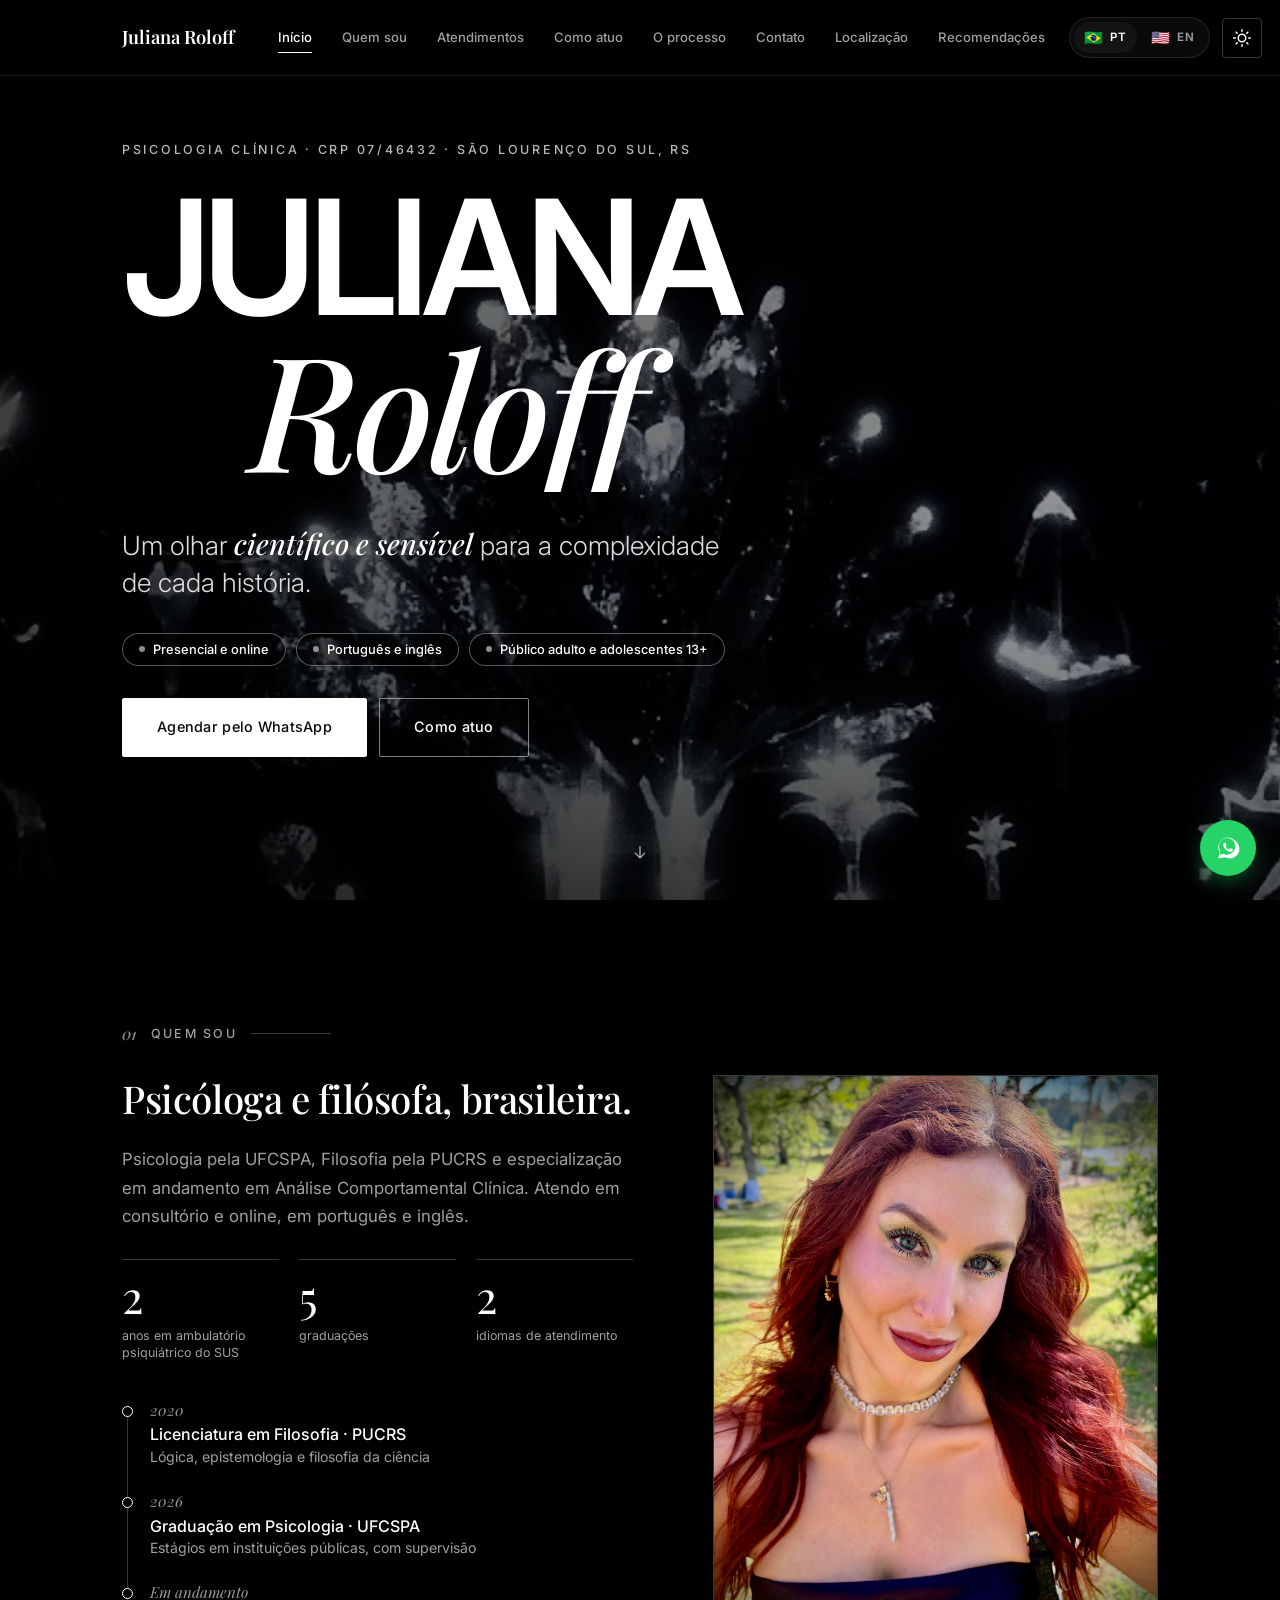
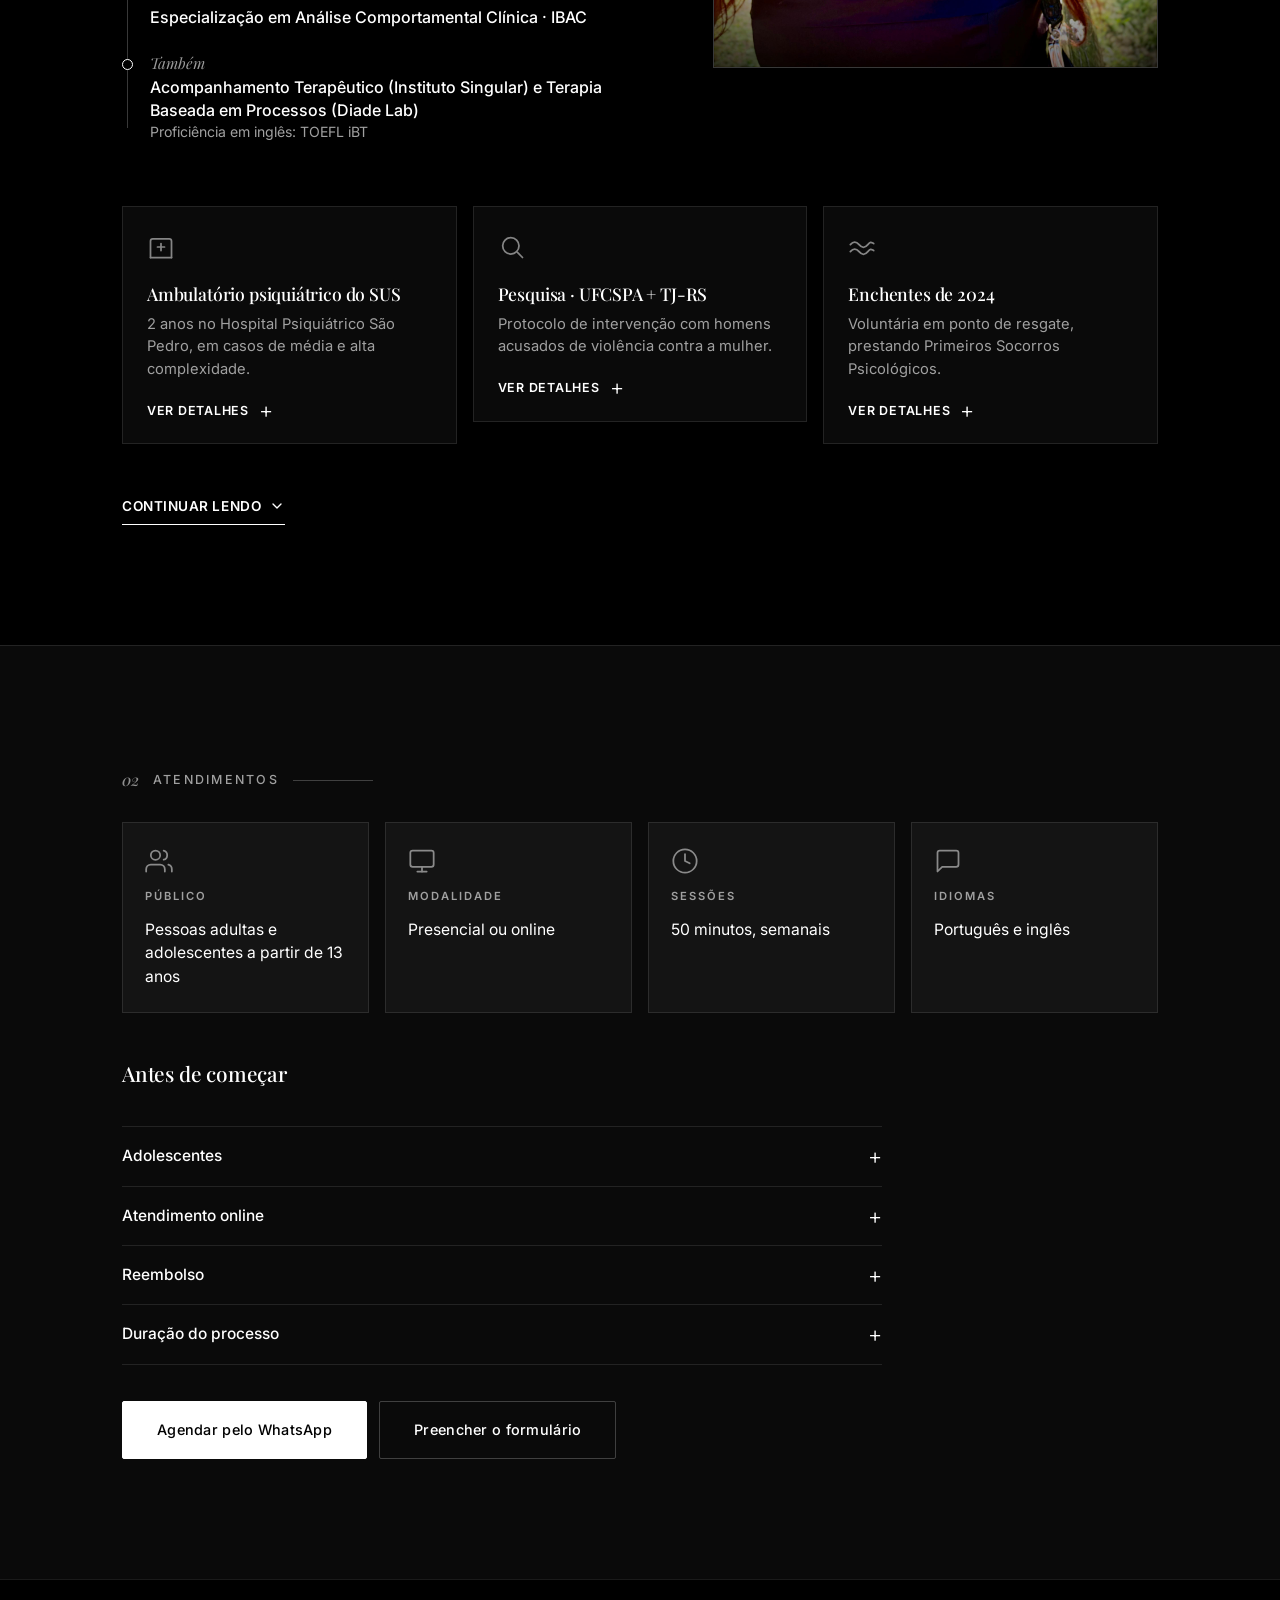
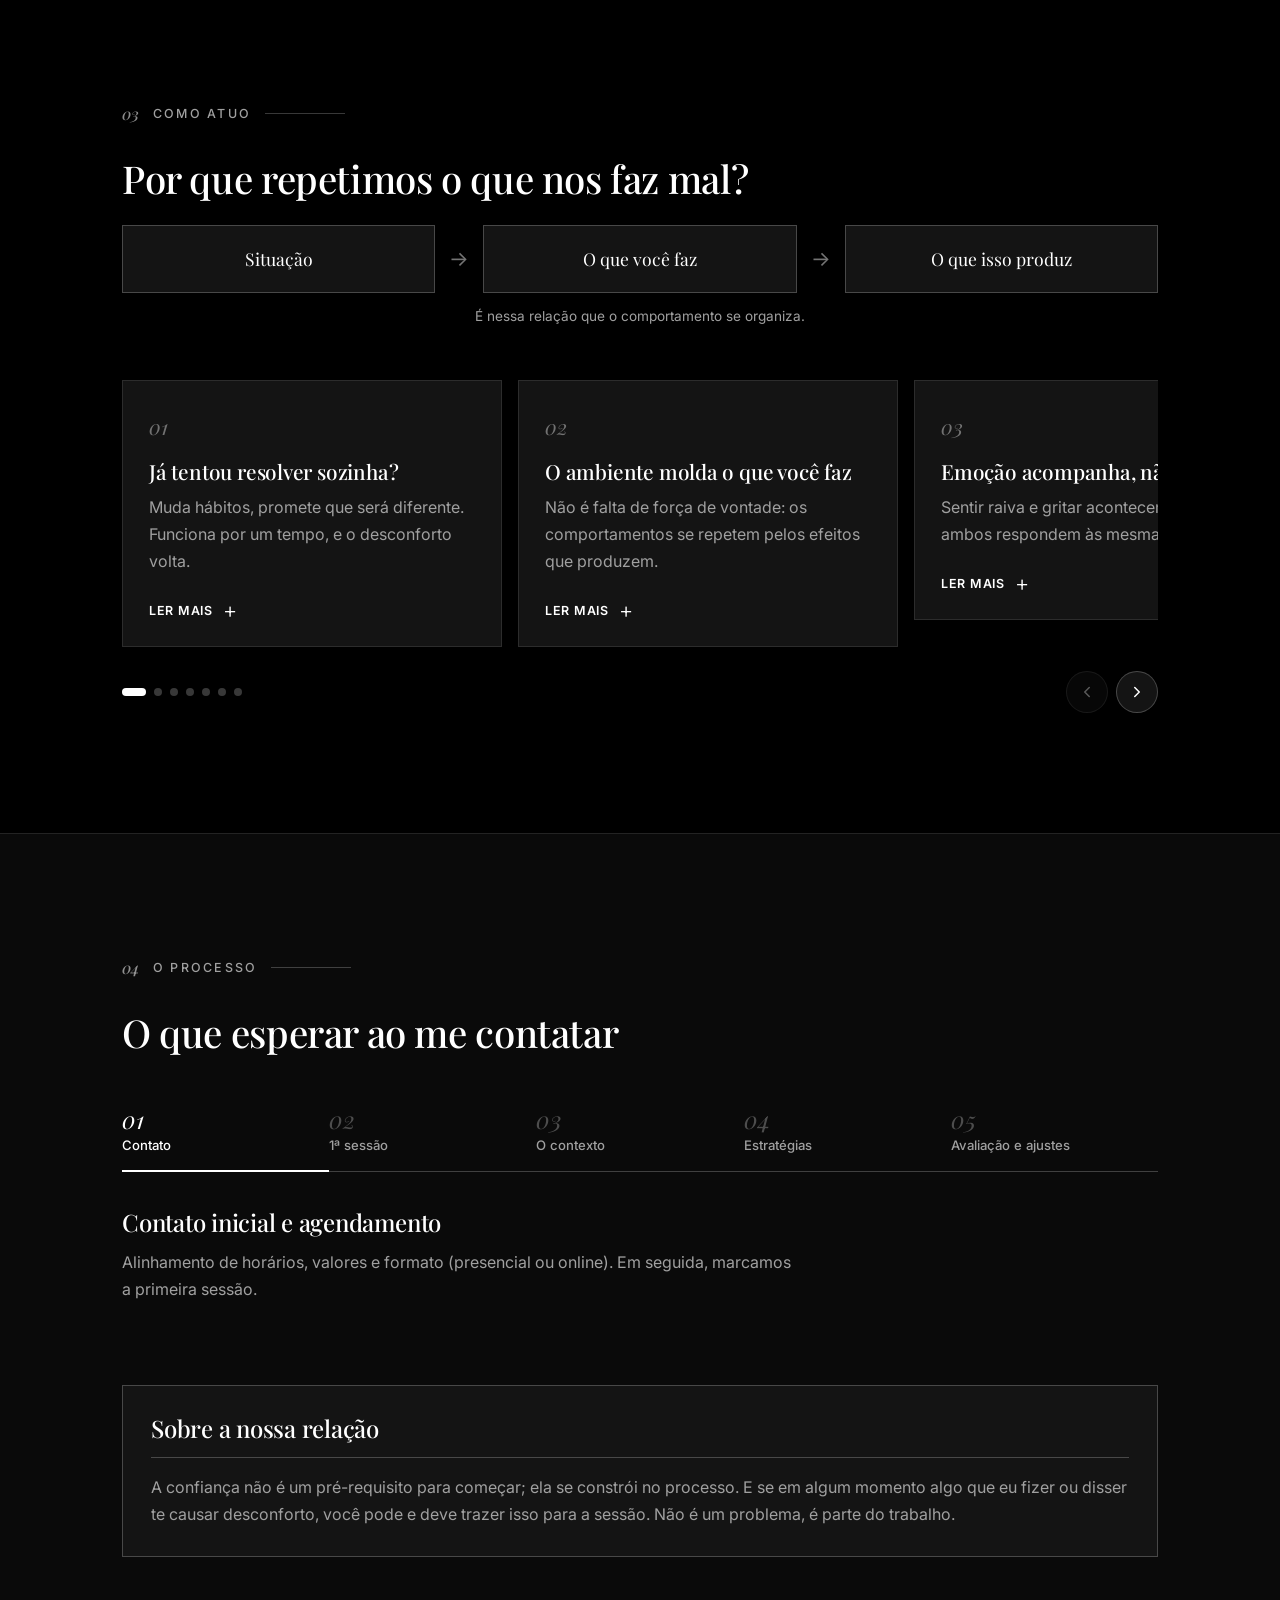
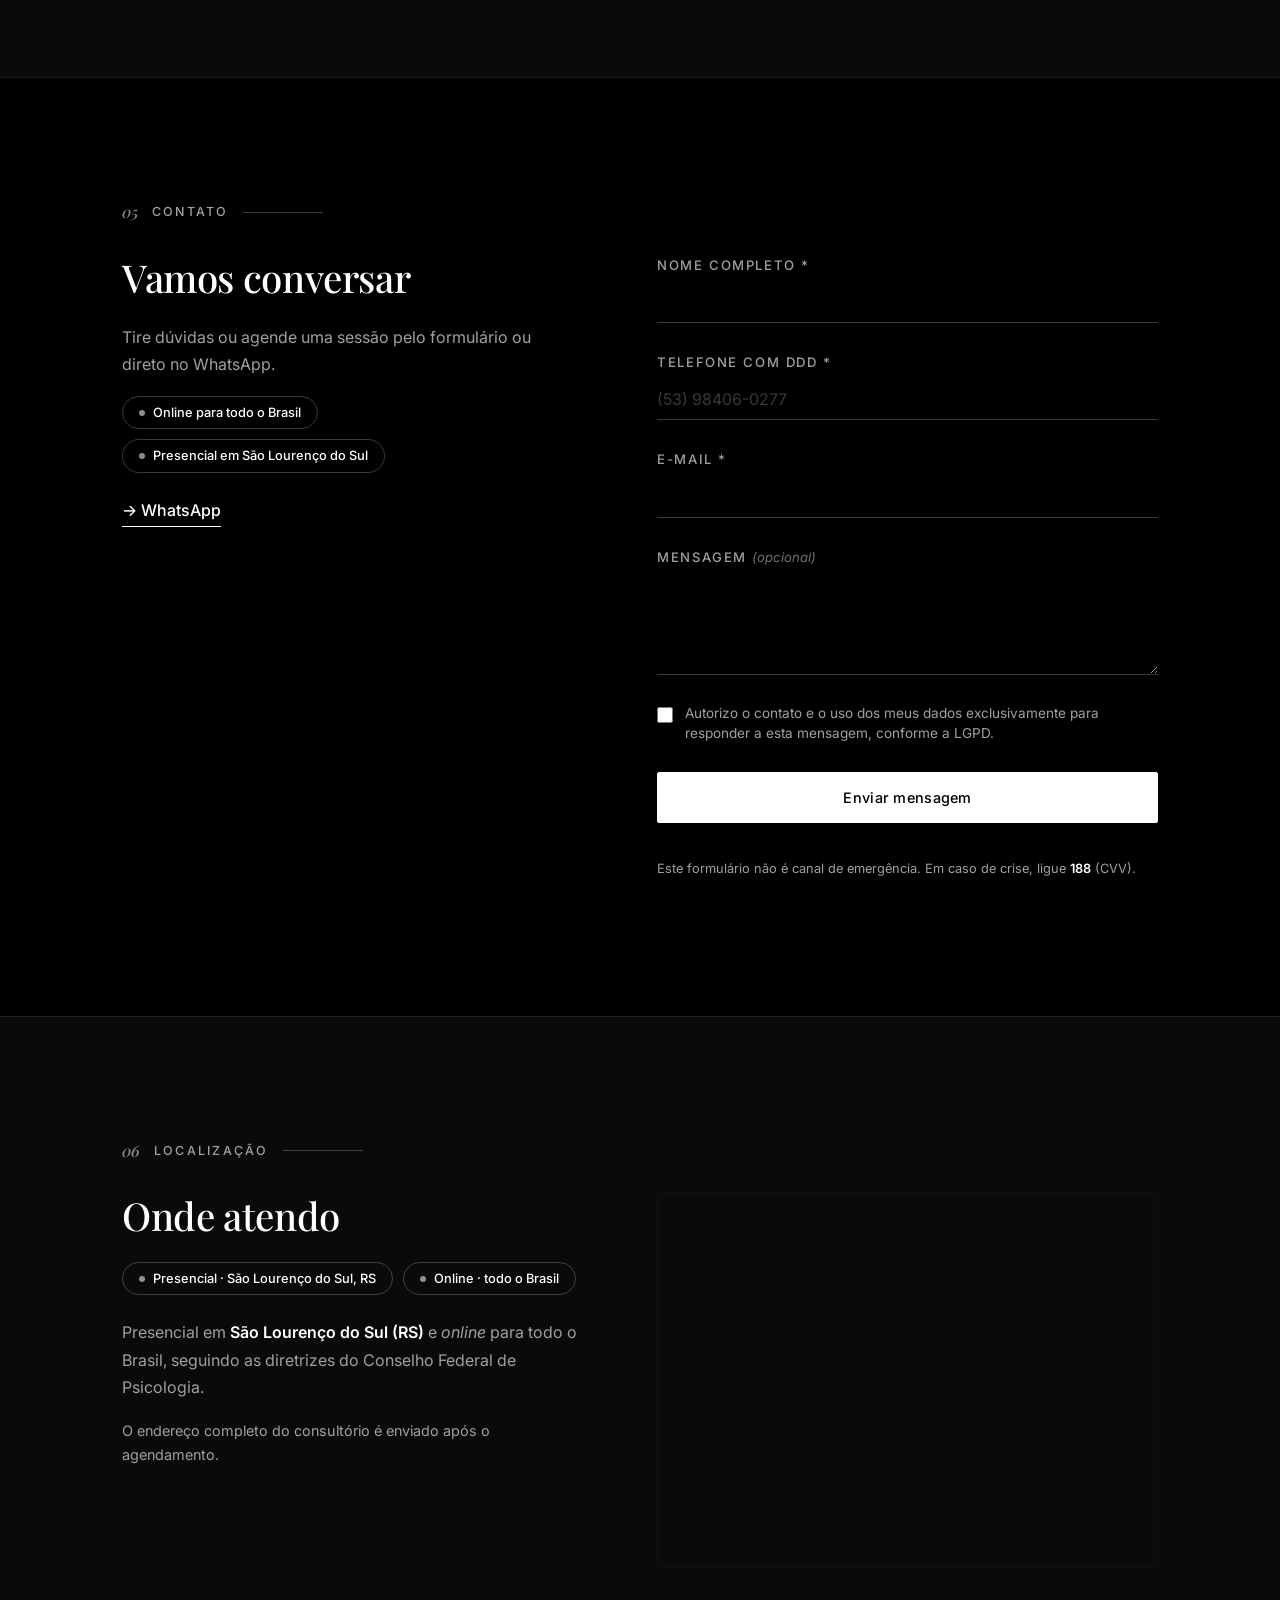
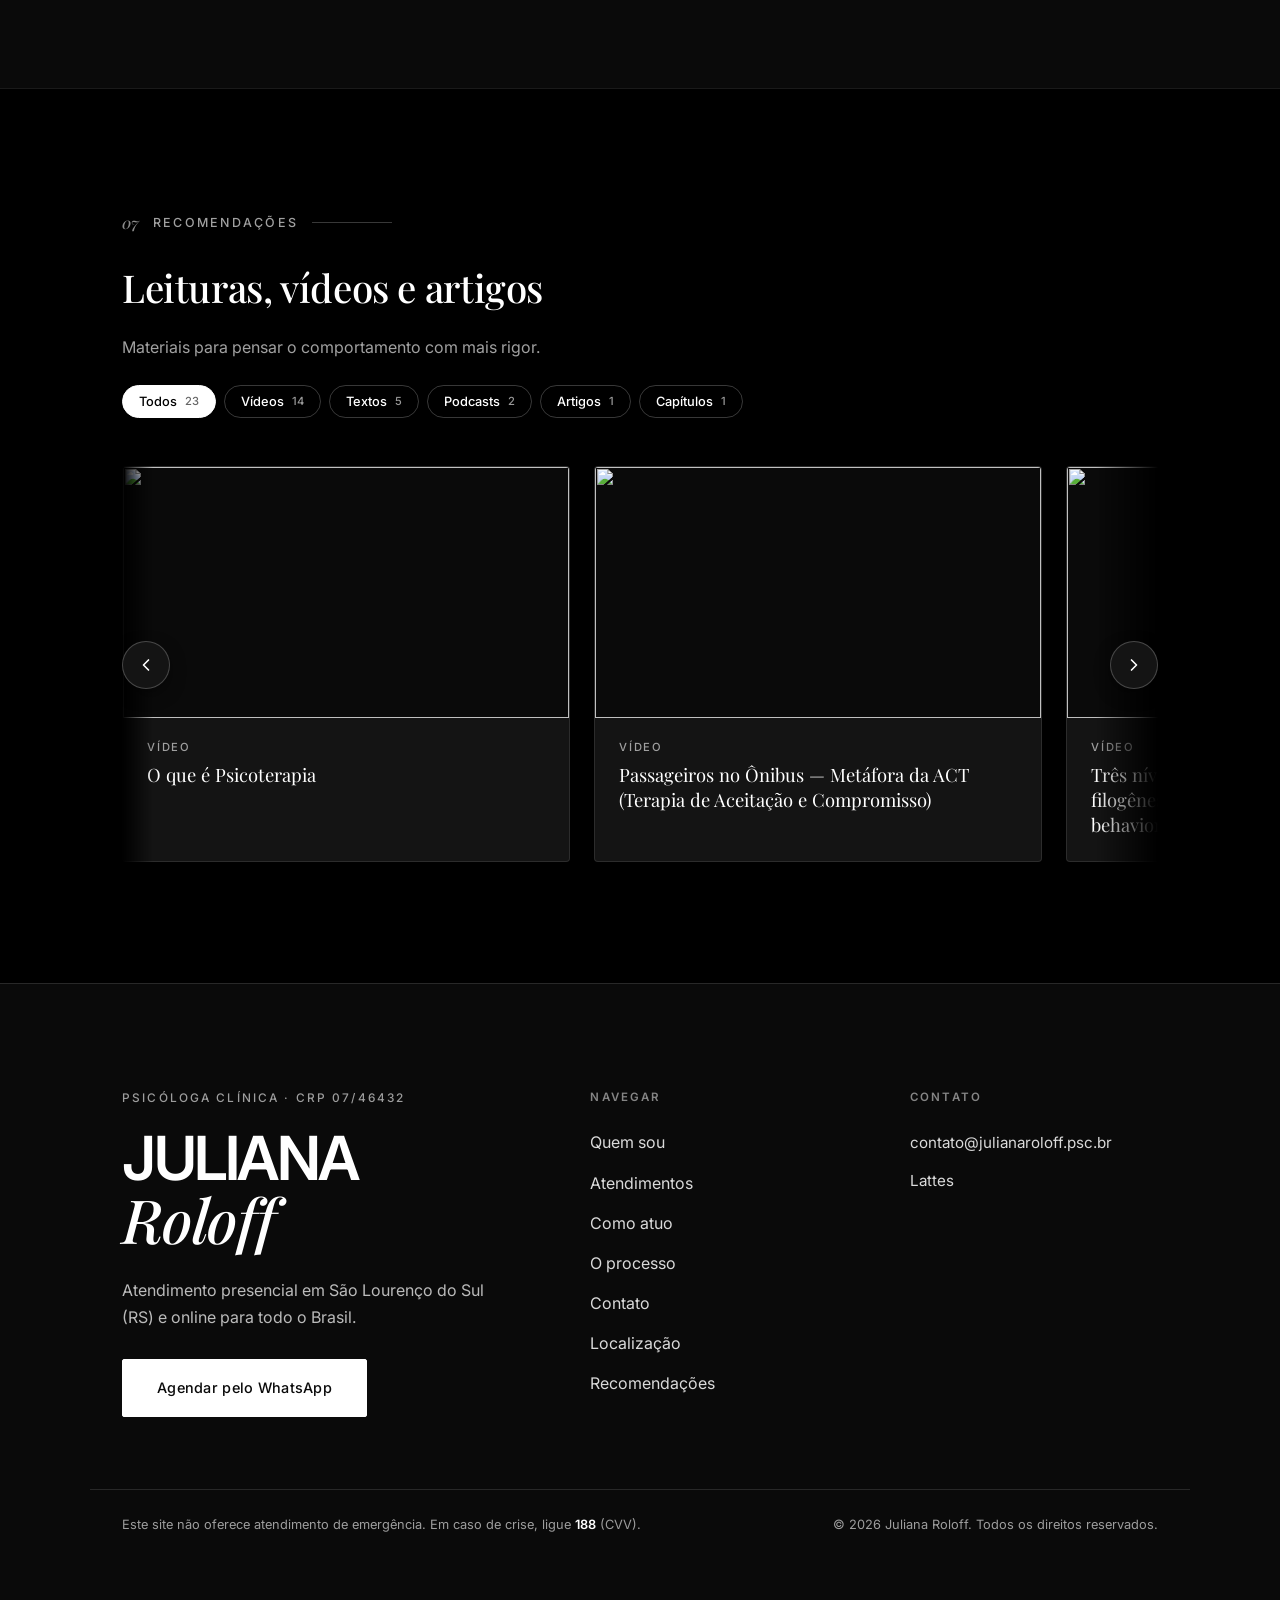
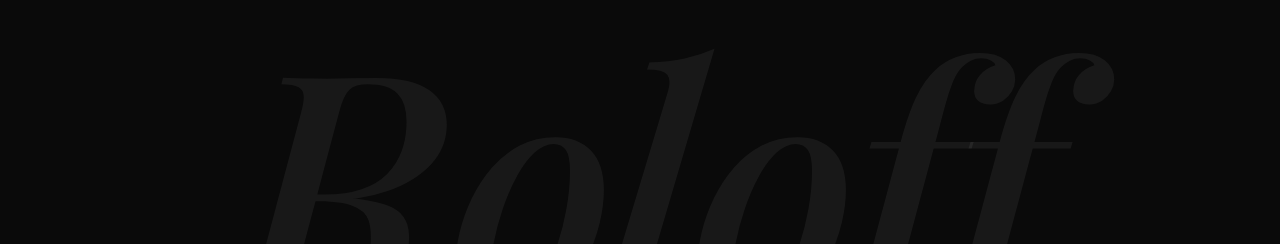
==== commit 9540a075: "Ajuste de textos: lead, processo e estratégias" ====
--- a/index.html
+++ b/index.html
@@ -171,8 +171,8 @@
             <span class="t-line t-a"><span>Juliana</span></span>
             <span class="t-line t-b"><span>Roloff</span></span>
           </h1>
-          <p class="lead">Ciência do comportamento para entender <em>o que mantém</em> o desconforto e <em>o que sustenta</em> a mudança.</p>
-          <ul class="chips" style="list-style:none;padding:0"><li class="chip">Presencial e online</li><li class="chip">Português e inglês</li><li class="chip">Adultos e adolescentes 13+</li></ul>
+          <p class="lead">Um olhar <em>científico e sensível</em> para a complexidade de cada história.</p>
+          <ul class="chips" style="list-style:none;padding:0"><li class="chip">Presencial e online</li><li class="chip">Português e inglês</li><li class="chip">Público adulto e adolescentes 13+</li></ul>
           <div class="hero-cta">
             <a href="https://wa.me/5553984060277" target="_blank" rel="noopener" class="btn btn-primary">Agendar pelo WhatsApp</a>
             <a href="#fundamentos" class="btn btn-ghost">Como atuo</a>
@@ -189,9 +189,9 @@
           <p class="section-label"><span>01</span> Quem sou</p>
           <div class="split">
             <div class="split-text" data-reveal>
-              <h2>Psicóloga e filósofa, gaúcha.</h2>
+              <h2>Psicóloga e filósofa, brasileira.</h2>
               <p class="about-lead">Psicologia pela UFCSPA, Filosofia pela PUCRS e especialização em andamento em Análise Comportamental Clínica. Atendo em consultório e online, em português e inglês.</p>
-              <div class="stats"><div class="stat"><span class="stat-num" data-count="2">2</span><span class="stat-label">anos em ambulatório psiquiátrico do SUS</span></div><div class="stat"><span class="stat-num" data-count="5">5</span><span class="stat-label">formações e capacitações</span></div><div class="stat"><span class="stat-num" data-count="2">2</span><span class="stat-label">idiomas de atendimento</span></div></div>
+              <div class="stats"><div class="stat"><span class="stat-num" data-count="2">2</span><span class="stat-label">anos em ambulatório psiquiátrico do SUS</span></div><div class="stat"><span class="stat-num" data-count="5">2</span><span class="stat-label">graduações</span></div><div class="stat"><span class="stat-num" data-count="2">2</span><span class="stat-label">idiomas de atendimento</span></div></div>
               <ol class="timeline"><li><span class="tl-when">2020</span><span class="tl-what">Licenciatura em Filosofia · PUCRS</span><span class="tl-sub">Lógica, epistemologia e filosofia da ciência</span></li><li><span class="tl-when">2026</span><span class="tl-what">Graduação em Psicologia · UFCSPA</span><span class="tl-sub">Estágios em instituições públicas, com supervisão</span></li><li><span class="tl-when">Em andamento</span><span class="tl-what">Especialização em Análise Comportamental Clínica · IBAC</span></li><li><span class="tl-when">Também</span><span class="tl-what">Acompanhamento Terapêutico (Instituto Singular) e Terapia Baseada em Processos (Diade Lab)</span><span class="tl-sub">Proficiência em inglês: TOEFL iBT</span></li></ol>
             </div>
             <figure class="split-media" data-reveal>
@@ -220,7 +220,7 @@
 <circle cx="9" cy="7" r="4"></circle>
 <path d="M23 21v-2a4 4 0 0 0-3-3.87"></path>
 <path d="M16 3.13a4 4 0 0 1 0 7.75"></path>
-</svg><span class="fact-label">Público</span><span class="fact-value">Pessoas adultas e adolescentes a partir de 13 anos, em português e inglês.</span></div><div class="fact" data-reveal><svg aria-hidden="true" class="fact-icon" fill="none" height="28" stroke="currentColor" stroke-linecap="round" stroke-linejoin="round" stroke-width="1.5" viewbox="0 0 24 24" width="28">
+</svg><span class="fact-label">Público</span><span class="fact-value">Pessoas adultas e adolescentes a partir de 13 anos</span></div><div class="fact" data-reveal><svg aria-hidden="true" class="fact-icon" fill="none" height="28" stroke="currentColor" stroke-linecap="round" stroke-linejoin="round" stroke-width="1.5" viewbox="0 0 24 24" width="28">
 <rect height="14" rx="2" ry="2" width="20" x="2" y="3"></rect>
 <line x1="8" x2="16" y1="21" y2="21"></line>
 <line x1="12" x2="12" y1="17" y2="21"></line>
@@ -229,7 +229,7 @@
 <polyline points="12 6 12 12 16 14"></polyline>
 </svg><span class="fact-label">Sessões</span><span class="fact-value">50 minutos, semanais</span></div><div class="fact" data-reveal><svg class="fact-icon" width="28" height="28" viewBox="0 0 24 24" fill="none" stroke="currentColor" stroke-width="1.5" stroke-linecap="round" stroke-linejoin="round" aria-hidden="true"><path d="M21 15a2 2 0 0 1-2 2H7l-4 4V5a2 2 0 0 1 2-2h14a2 2 0 0 1 2 2z"/></svg><span class="fact-label">Idiomas</span><span class="fact-value">Português e inglês</span></div></div>
           <h3 class="faq-title" style="margin-top:48px">Antes de começar</h3>
-          <div class="faq" data-reveal><details class="more"><summary>Adolescentes</summary><div class="more-body"><p>é necessária autorização das pessoas responsáveis. A primeira sessão acontece só com elas, para alinhar o atendimento e os limites do que será compartilhado com a família. O atendimento individual começa depois desse encontro.</p></div></details><details class="more"><summary>Atendimento online</summary><div class="more-body"><p>é importante ter um espaço reservado, com privacidade e sem interrupções, onde você possa falar sem que outras pessoas ouçam.</p></div></details><details class="more"><summary>Reembolso</summary><div class="more-body"><p>não tenho vínculo com planos de saúde, mas forneço recibo das sessões pagas para que você solicite reembolso à sua operadora. A cobertura de sessões de psicoterapia é um direito previsto na Lei nº 9.656/98.</p></div></details><details class="more"><summary>Duração do processo</summary><div class="more-body"><p>A duração do processo varia conforme a sua demanda. Como a mudança não é linear, o encerramento é avaliado de forma colaborativa, considerando os objetivos terapêuticos construídos no início.</p></div></details></div>
+          <div class="faq" data-reveal><details class="more"><summary>Adolescentes</summary><div class="more-body"><p>É necessária autorização das pessoas responsáveis. A primeira sessão acontece só com elas, para alinhar o atendimento e os limites do que será compartilhado com a família. O atendimento individual começa depois desse encontro.</p></div></details><details class="more"><summary>Atendimento online</summary><div class="more-body"><p>É importante ter um espaço reservado, com privacidade e sem interrupções, onde você possa falar sem que outras pessoas ouçam.</p></div></details><details class="more"><summary>Reembolso</summary><div class="more-body"><p>Não tenho vínculo com planos de saúde, mas forneço recibo das sessões pagas para que você solicite reembolso à sua operadora. A cobertura de sessões de psicoterapia é um direito previsto na Lei nº 9.656/98.</p></div></details><details class="more"><summary>Duração do processo</summary><div class="more-body"><p>A duração do processo varia conforme a sua demanda. Como a mudança não é linear, o encerramento é avaliado de forma colaborativa, considerando os objetivos terapêuticos construídos no início.</p></div></details></div>
           <div class="cta-row">
             <a href="https://wa.me/5553984060277" target="_blank" rel="noopener" class="btn btn-primary">Agendar pelo WhatsApp</a>
             <a href="#contato" class="btn btn-ghost">Preencher o formulário</a>
@@ -263,8 +263,8 @@
         <div class="container">
           <p class="section-label"><span>04</span> O processo</p>
           <h2 data-reveal>O que esperar ao me contatar</h2>
-          <div class="steps" role="tablist" data-reveal><button type="button" class="step" role="tab" id="tab-1" aria-controls="panel-1" aria-selected="true"><span class="step-n">01</span><span class="step-t">Contato</span></button><button type="button" class="step" role="tab" id="tab-2" aria-controls="panel-2" aria-selected="false"><span class="step-n">02</span><span class="step-t">1ª sessão</span></button><button type="button" class="step" role="tab" id="tab-3" aria-controls="panel-3" aria-selected="false"><span class="step-n">03</span><span class="step-t">O que mantém</span></button><button type="button" class="step" role="tab" id="tab-4" aria-controls="panel-4" aria-selected="false"><span class="step-n">04</span><span class="step-t">Estratégias</span></button><button type="button" class="step" role="tab" id="tab-5" aria-controls="panel-5" aria-selected="false"><span class="step-n">05</span><span class="step-t">Ajuste</span></button></div>
-          <div class="step-panel" role="tabpanel" id="panel-1" aria-labelledby="tab-1"><h3>Contato inicial e agendamento</h3><p class="muted">Alinhamento de horários, valores e formato (presencial ou online). Em seguida, marcamos a primeira sessão.</p></div><div class="step-panel" role="tabpanel" id="panel-2" aria-labelledby="tab-2"><h3>Primeira sessão e início do trabalho</h3><p class="muted">Nesses primeiros encontros, vamos nos concentrar na sua história de vida e mapear seus objetivos, recursos e dificuldades. Aqui também combinamos como funciona: o que esperar de mim, o que espero de você e como lidamos com os imprevistos.</p></div><div class="step-panel" role="tabpanel" id="panel-3" aria-labelledby="tab-3"><h3>O que mantém o desconforto</h3><p class="muted">Investigamos as condições em que o seu desconforto aparece: o que acontece antes, o que você faz, sente e precisa, e o que tudo isso produz na sua vida. O objetivo é entender as relações que o sustentam hoje, sem procurar uma causa única ou escondida dentro de você.</p></div><div class="step-panel" role="tabpanel" id="panel-4" aria-labelledby="tab-4"><h3>Estratégias em prática</h3><p class="muted">Com os objetivos definidos, desenhamos as estratégias e as colocamos em ação. O trabalho não fica restrito ao consultório; ele se estende ao que você testa e aplica no seu dia a dia.</p></div><div class="step-panel" role="tabpanel" id="panel-5" aria-labelledby="tab-5"><h3>Avaliação e ajuste</h3><p class="muted">A psicoterapia é um processo vivo, não uma receita de bolo. Revisamos constantemente se o que fazemos está funcionando. Se estiver, consolidamos as mudanças até que você siga sem a terapia. Se não, ajustamos a rota.</p></div>
+          <div class="steps" role="tablist" data-reveal><button type="button" class="step" role="tab" id="tab-1" aria-controls="panel-1" aria-selected="true"><span class="step-n">01</span><span class="step-t">Contato</span></button><button type="button" class="step" role="tab" id="tab-2" aria-controls="panel-2" aria-selected="false"><span class="step-n">02</span><span class="step-t">1ª sessão</span></button><button type="button" class="step" role="tab" id="tab-3" aria-controls="panel-3" aria-selected="false"><span class="step-n">03</span><span class="step-t">O contexto</span></button><button type="button" class="step" role="tab" id="tab-4" aria-controls="panel-4" aria-selected="false"><span class="step-n">04</span><span class="step-t">Estratégias</span></button><button type="button" class="step" role="tab" id="tab-5" aria-controls="panel-5" aria-selected="false"><span class="step-n">05</span><span class="step-t">Avaliação e ajustes</span></button></div>
+          <div class="step-panel" role="tabpanel" id="panel-1" aria-labelledby="tab-1"><h3>Contato inicial e agendamento</h3><p class="muted">Alinhamento de horários, valores e formato (presencial ou online). Em seguida, marcamos a primeira sessão.</p></div><div class="step-panel" role="tabpanel" id="panel-2" aria-labelledby="tab-2"><h3>Primeira sessão e início do trabalho</h3><p class="muted">Nesses primeiros encontros, vamos nos concentrar na sua história de vida e mapear seus objetivos, recursos e dificuldades. Aqui também combinamos como funciona: o que esperar de mim, o que espero de você e como lidamos com os imprevistos.</p></div><div class="step-panel" role="tabpanel" id="panel-3" aria-labelledby="tab-3"><h3>O contexto do desconforto</h3><p class="muted">Investigamos as condições em que o seu desconforto aparece: o que acontece antes, o que você faz, sente e precisa, e o que tudo isso produz na sua vida. O objetivo é entender as relações que o sustentam hoje, sem procurar uma causa única ou escondida dentro de você.</p></div><div class="step-panel" role="tabpanel" id="panel-4" aria-labelledby="tab-4"><h3>Estratégias em prática</h3><p class="muted">Com os objetivos definidos, desenhamos as estratégias e as colocamos em ação. O trabalho não fica restrito ao consultório; ele se estende ao que você testa e aplica no seu dia a dia.</p></div><div class="step-panel" role="tabpanel" id="panel-5" aria-labelledby="tab-5"><h3>Avaliação e ajuste</h3><p class="muted">A psicoterapia é um processo vivo, não uma receita de bolo. Revisamos constantemente se o que fazemos está funcionando. Se estiver, consolidamos as mudanças até que você siga sem a terapia. Se não, ajustamos a rota.</p></div>
           <div class="process-addendum" data-reveal>
             <h3>Sobre a nossa relação</h3>
             <p class="muted">A confiança não é um pré-requisito para começar; ela se constrói no processo. E se em algum momento algo que eu fizer ou disser te causar desconforto, você pode e deve trazer isso para a sessão. Não é um problema, é parte do trabalho.</p>
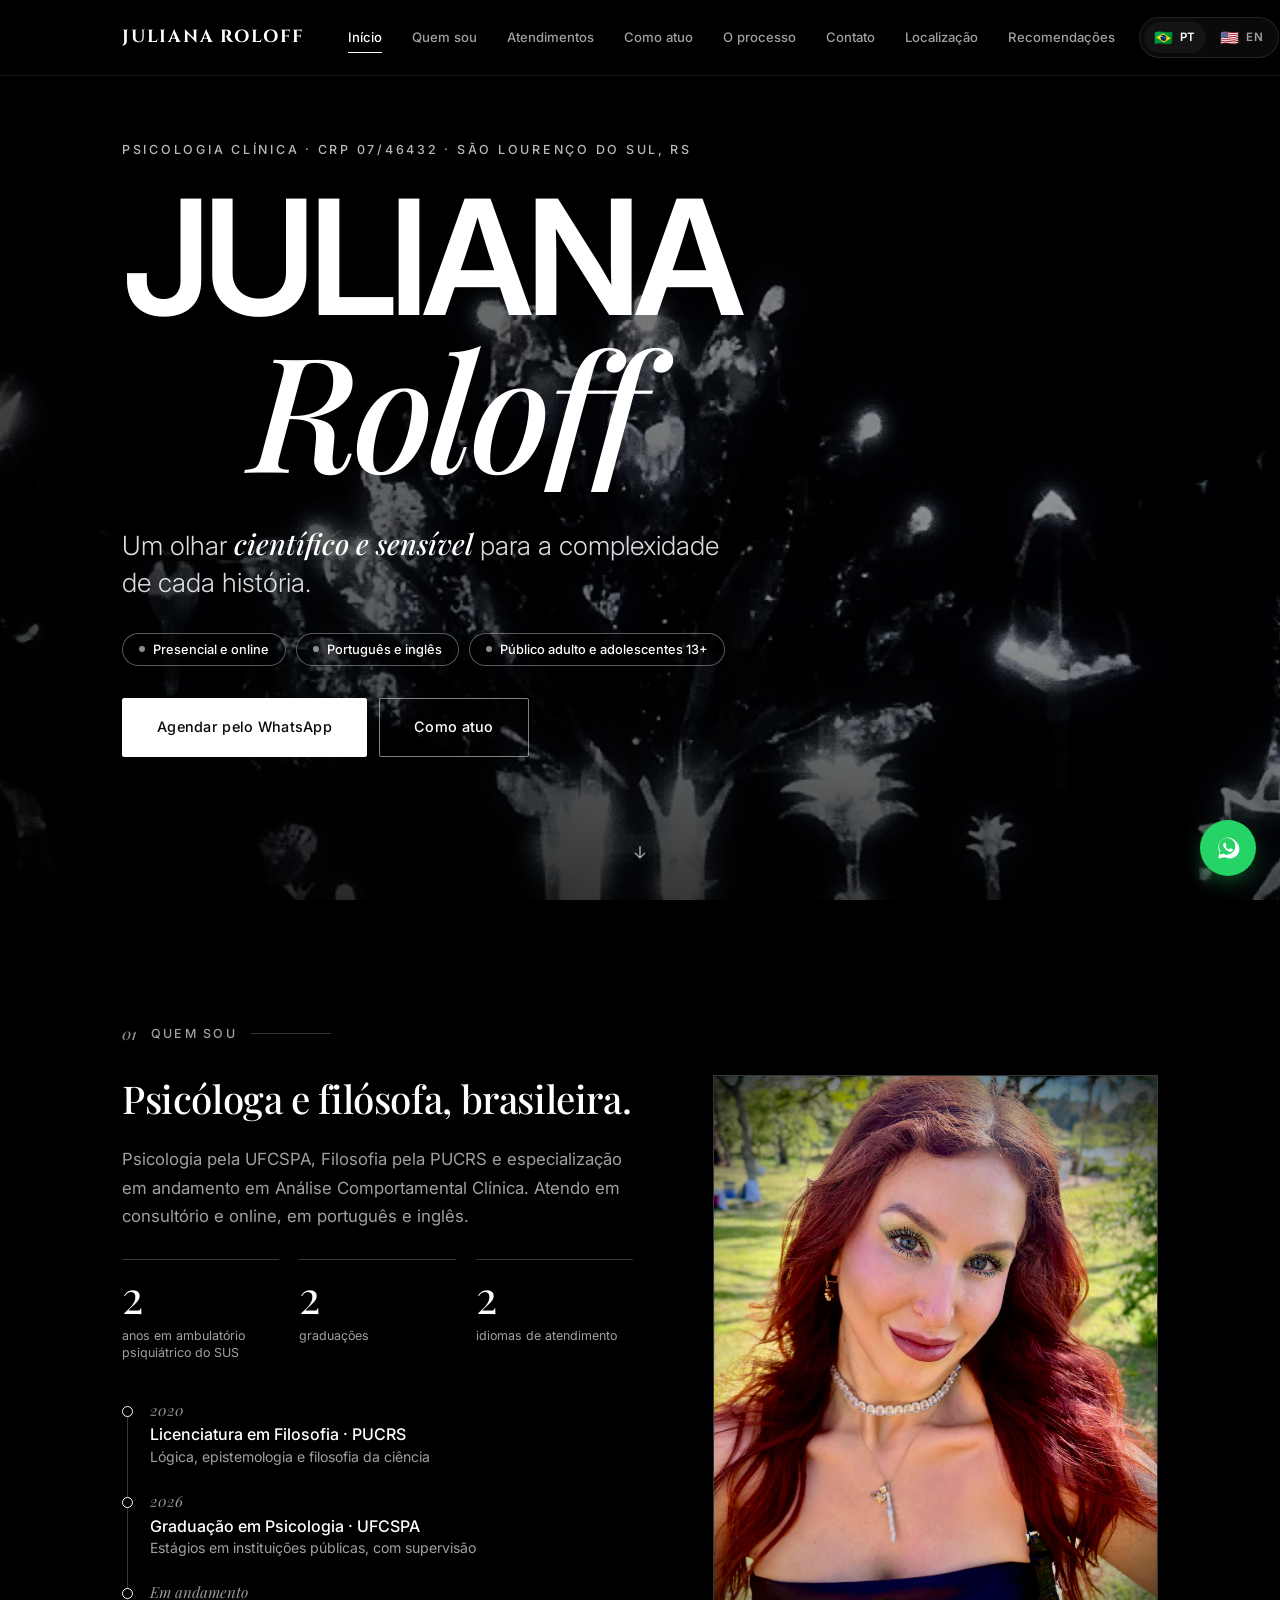
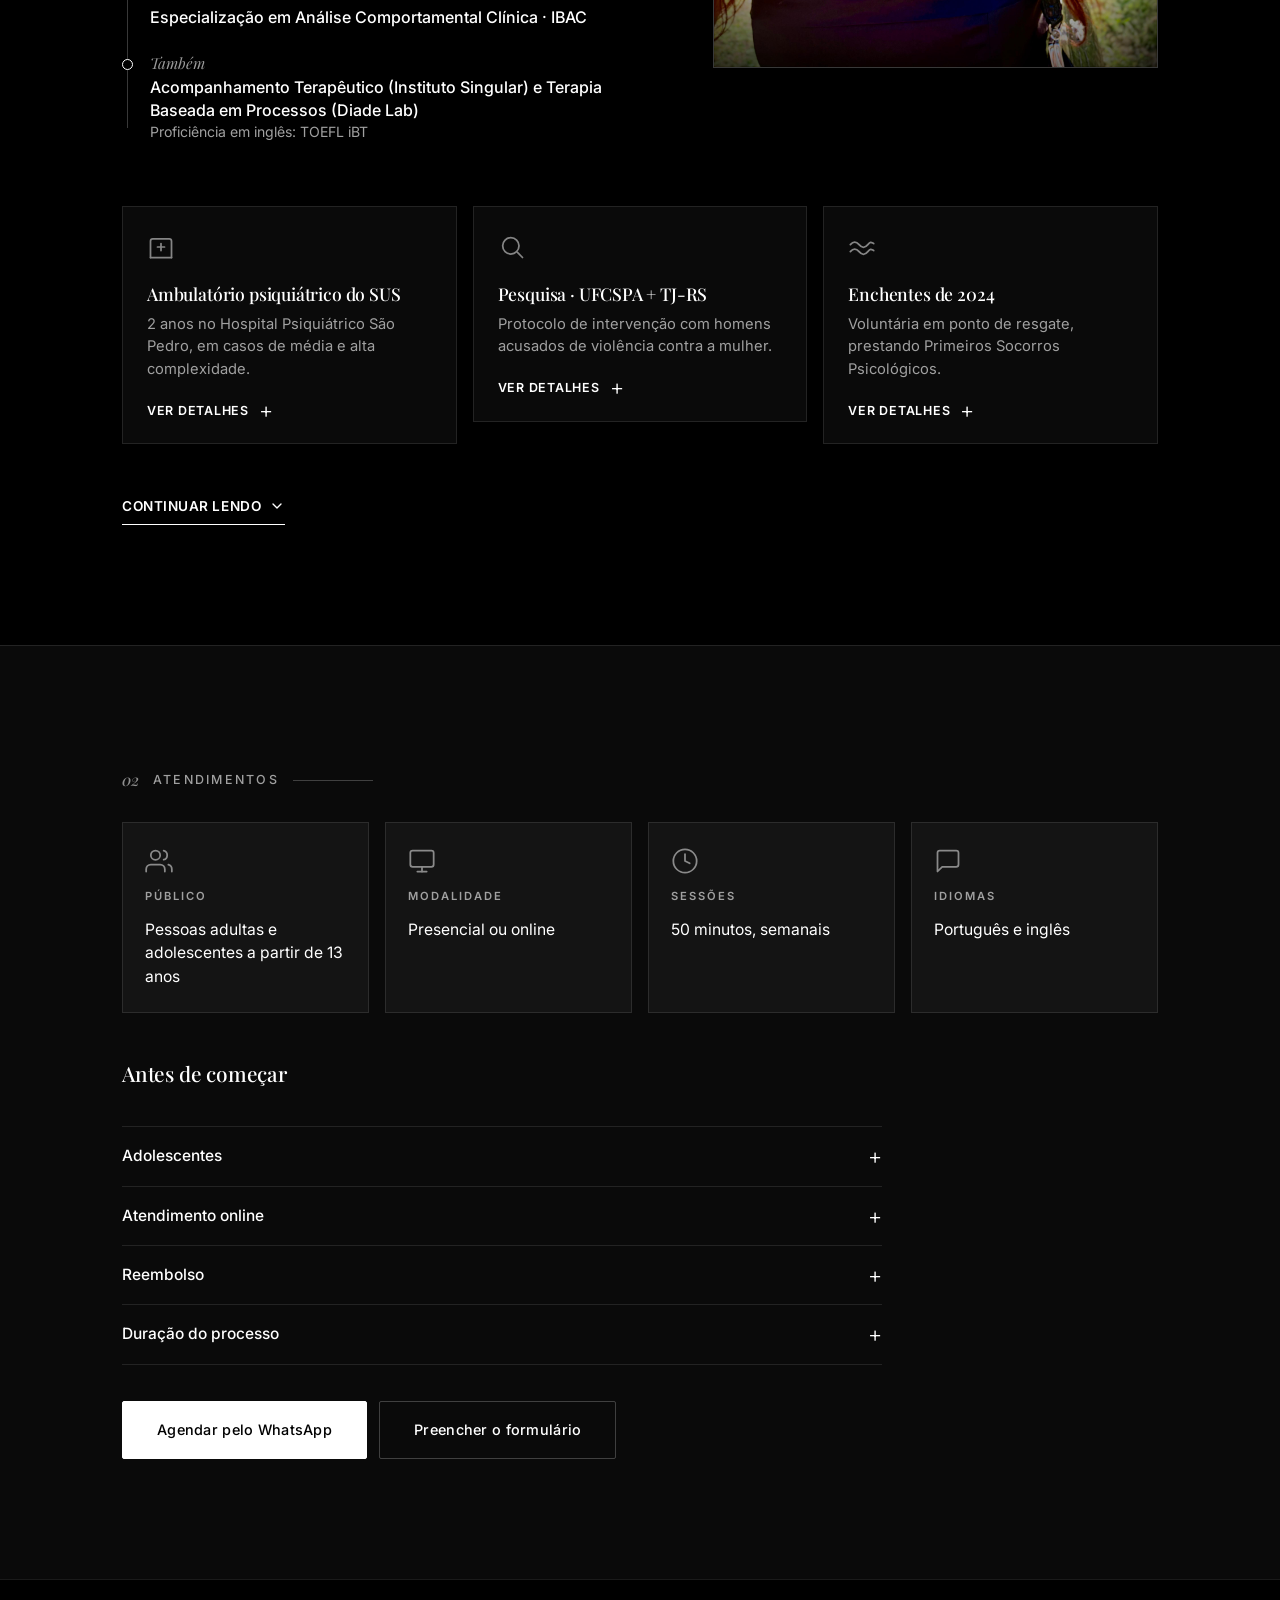
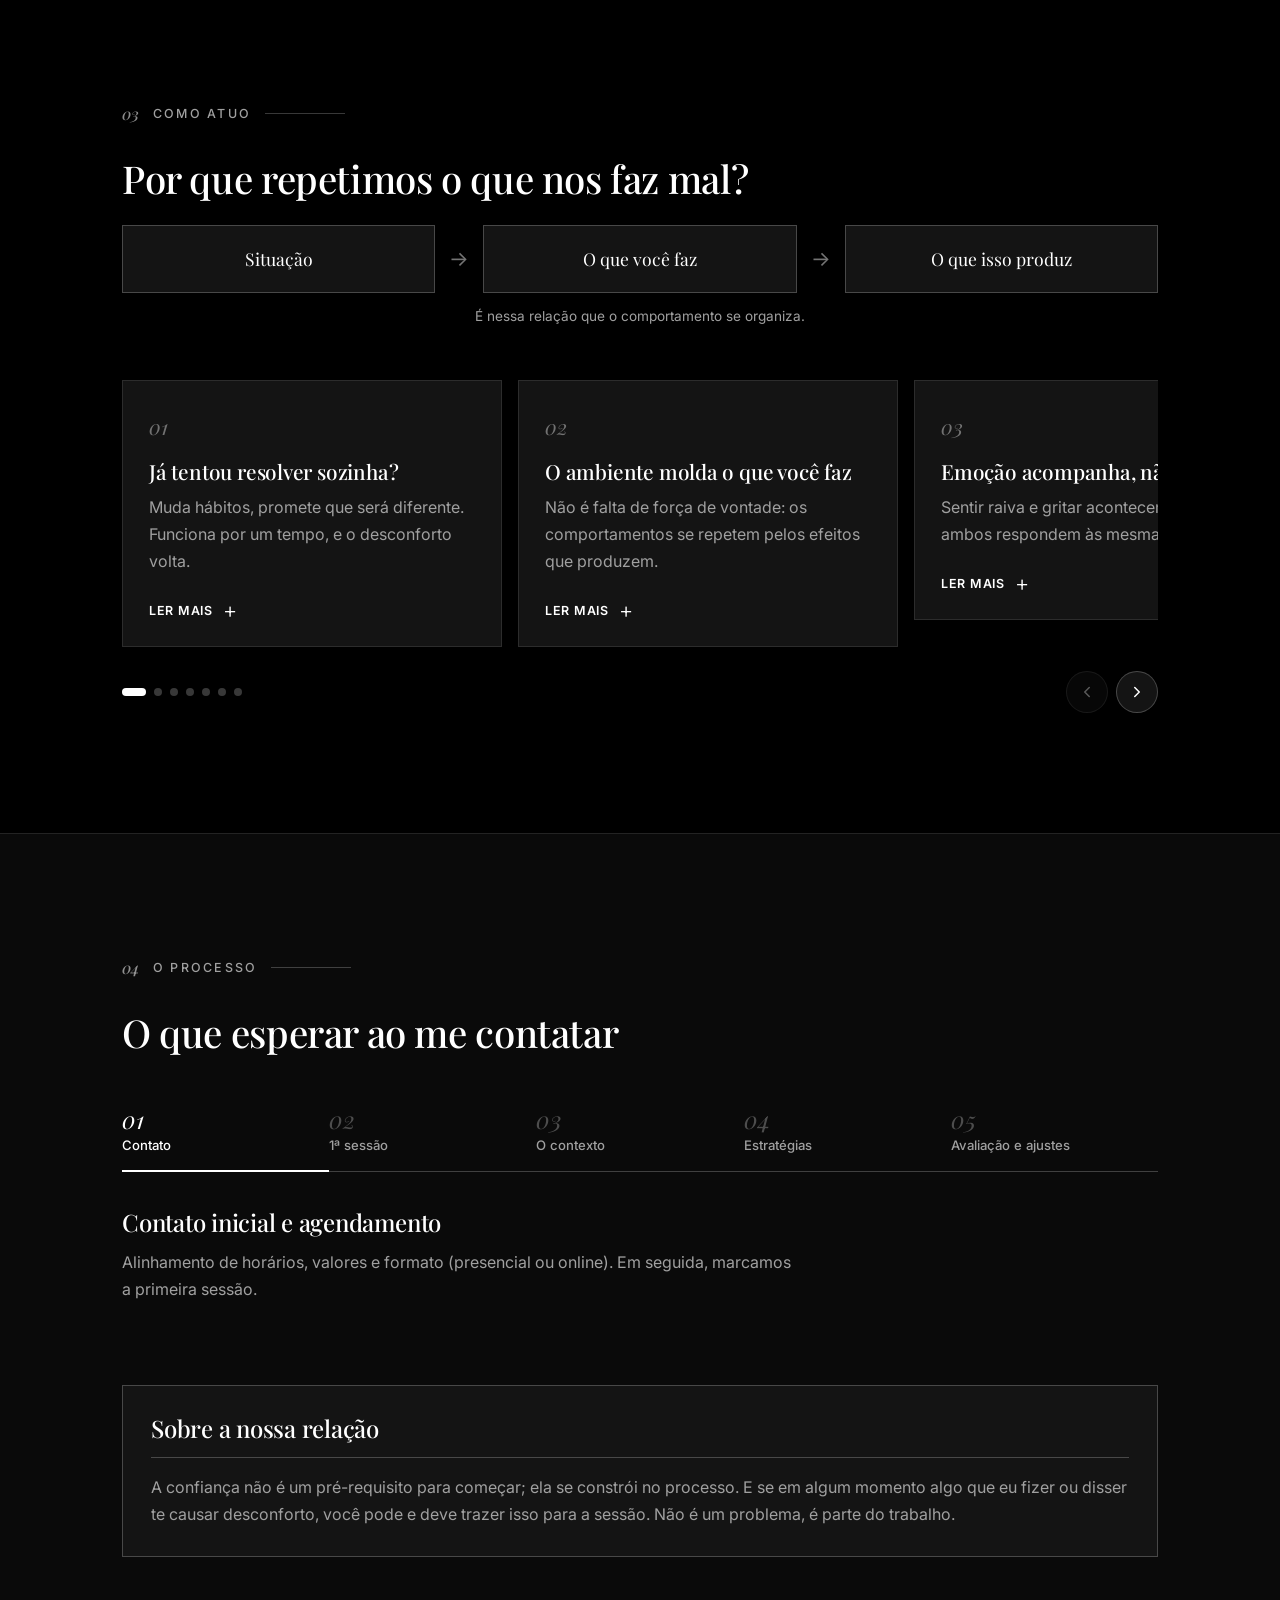
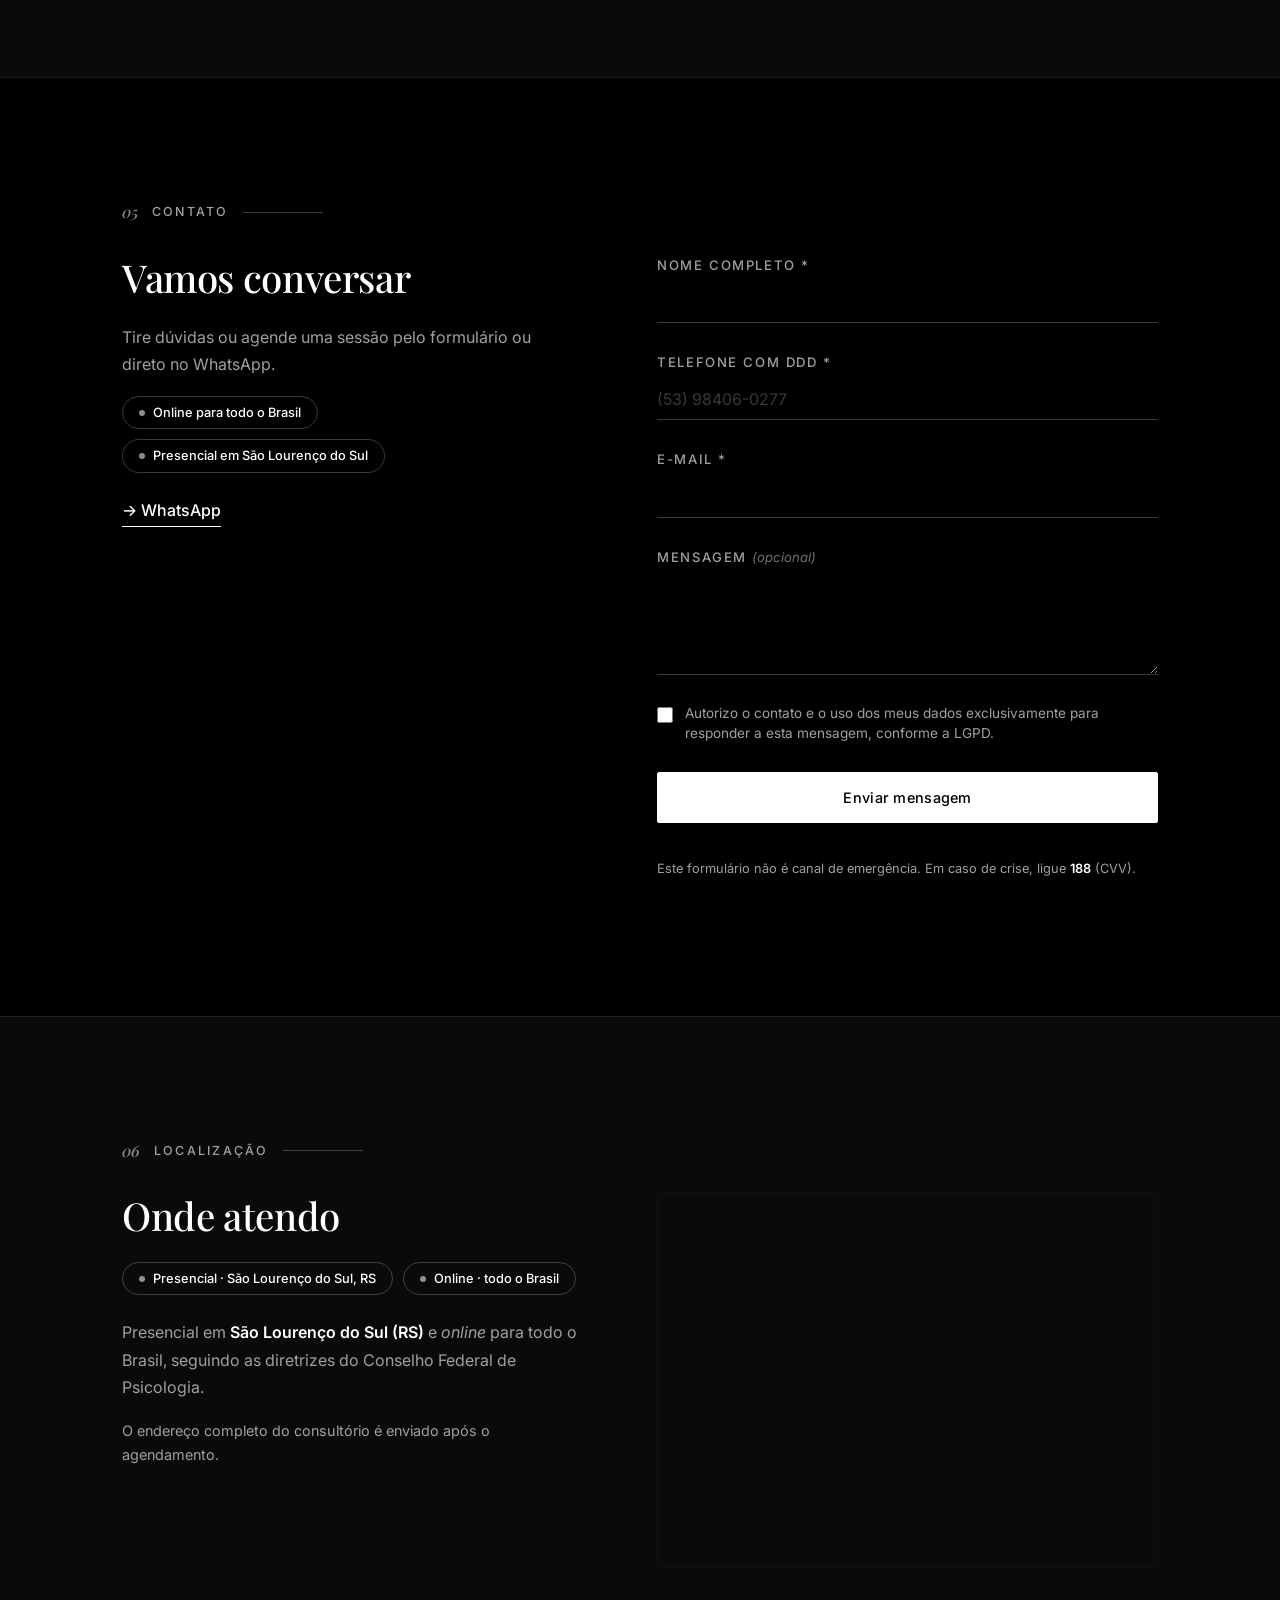
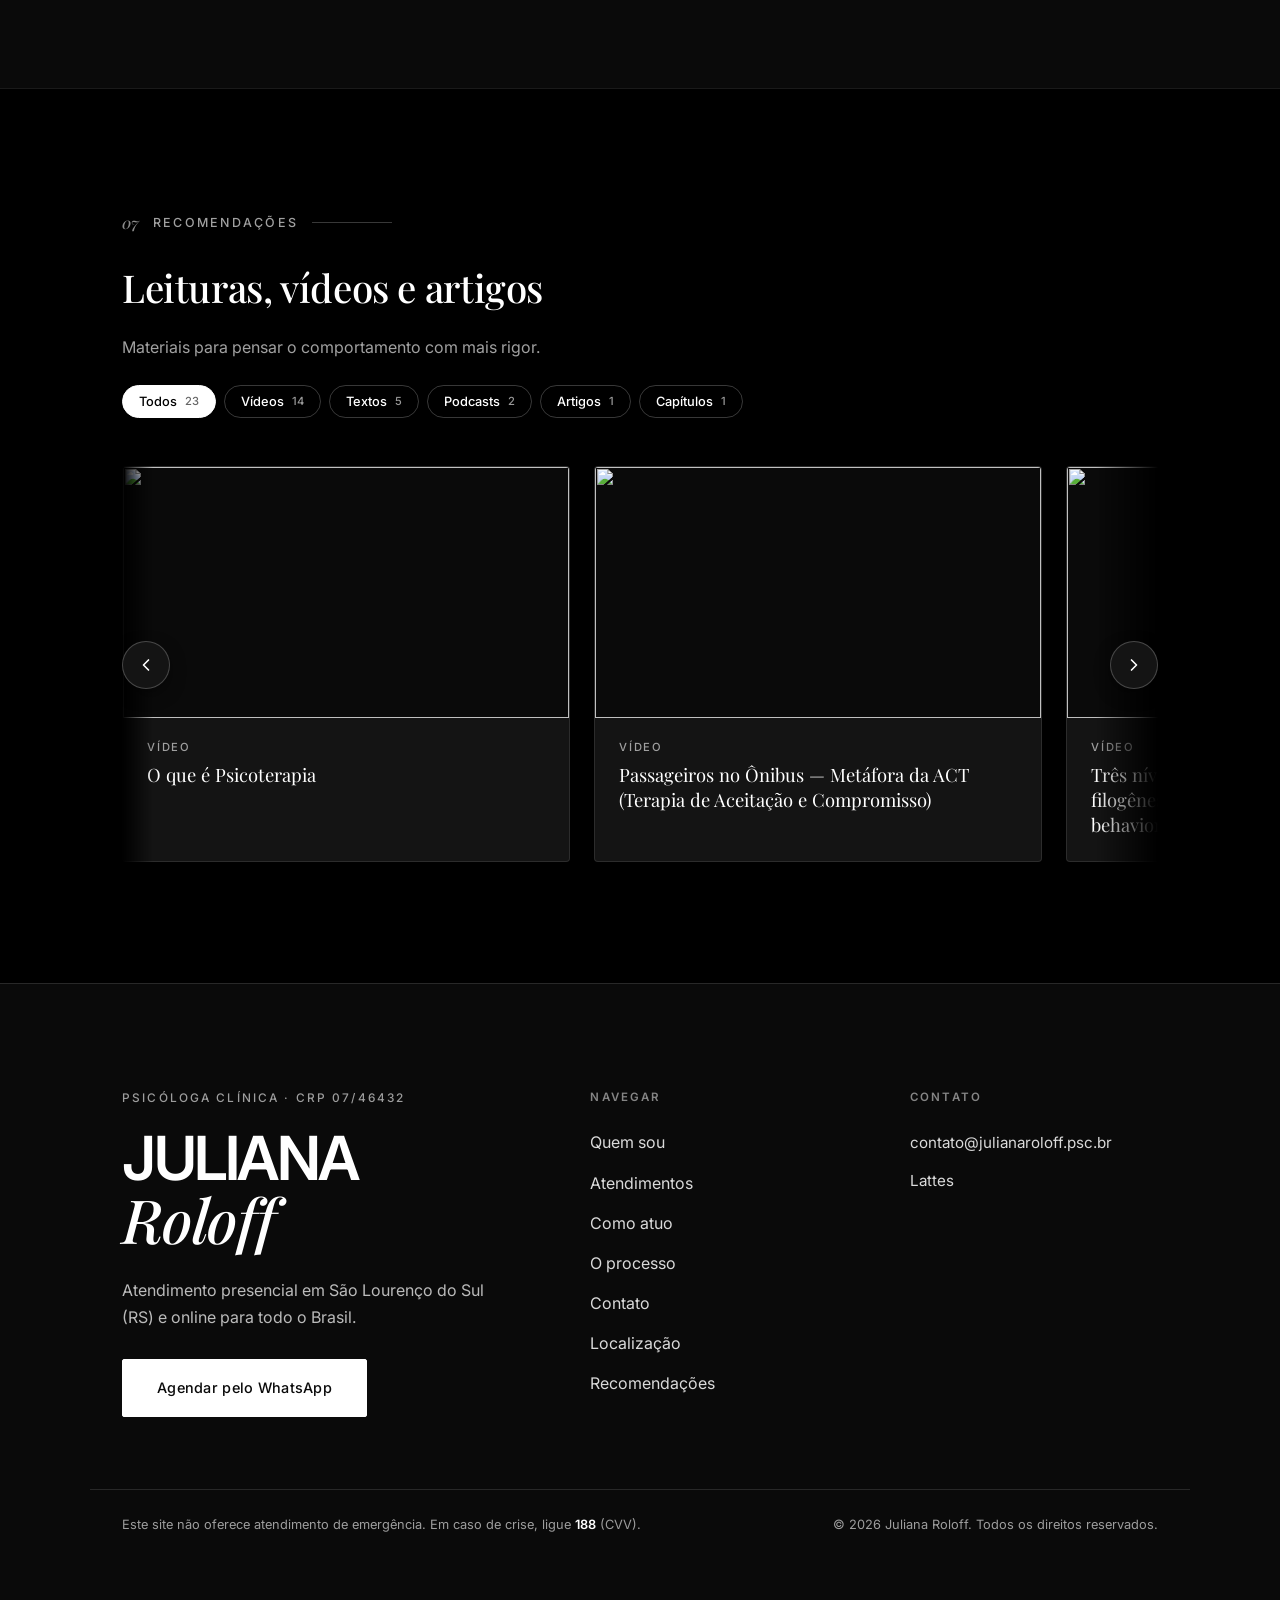
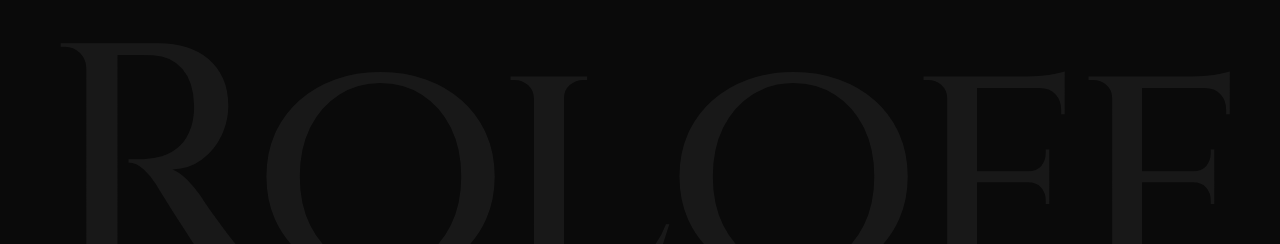
==== commit daf7c9ab: "Update index.html" ====
--- a/index.html
+++ b/index.html
@@ -191,7 +191,7 @@
             <div class="split-text" data-reveal>
               <h2>Psicóloga e filósofa, brasileira.</h2>
               <p class="about-lead">Psicologia pela UFCSPA, Filosofia pela PUCRS e especialização em andamento em Análise Comportamental Clínica. Atendo em consultório e online, em português e inglês.</p>
-              <div class="stats"><div class="stat"><span class="stat-num" data-count="2">2</span><span class="stat-label">anos em ambulatório psiquiátrico do SUS</span></div><div class="stat"><span class="stat-num" data-count="5">2</span><span class="stat-label">graduações</span></div><div class="stat"><span class="stat-num" data-count="2">2</span><span class="stat-label">idiomas de atendimento</span></div></div>
+              <div class="stats"><div class="stat"><span class="stat-num" data-count="2">2</span><span class="stat-label">anos em ambulatório psiquiátrico do SUS</span></div><div class="stat"><span class="stat-num" data-count="2">2</span><span class="stat-label">graduações</span></div><div class="stat"><span class="stat-num" data-count="2">2</span><span class="stat-label">idiomas de atendimento</span></div></div>
               <ol class="timeline"><li><span class="tl-when">2020</span><span class="tl-what">Licenciatura em Filosofia · PUCRS</span><span class="tl-sub">Lógica, epistemologia e filosofia da ciência</span></li><li><span class="tl-when">2026</span><span class="tl-what">Graduação em Psicologia · UFCSPA</span><span class="tl-sub">Estágios em instituições públicas, com supervisão</span></li><li><span class="tl-when">Em andamento</span><span class="tl-what">Especialização em Análise Comportamental Clínica · IBAC</span></li><li><span class="tl-when">Também</span><span class="tl-what">Acompanhamento Terapêutico (Instituto Singular) e Terapia Baseada em Processos (Diade Lab)</span><span class="tl-sub">Proficiência em inglês: TOEFL iBT</span></li></ol>
             </div>
             <figure class="split-media" data-reveal>
--- a/style.css
+++ b/style.css
@@ -1,4 +1,4 @@
-/* =========================================================
+@import url('https://fonts.googleapis.com/css2?family=Cinzel:wght@500;700&display=swap');/* =========================================================
    RESET & TOKENS
    ========================================================= */
 *,
@@ -34,6 +34,7 @@
 
   --serif: "Playfair Display", Georgia, "Times New Roman", serif;
   --sans: "Inter", -apple-system, BlinkMacSystemFont, "Segoe UI", sans-serif;
+  --copperplate: "Cinzel", serif;
 
   --header-h: 76px;
   --container: 1100px;
@@ -216,20 +217,23 @@
   align-items: center;
   gap: 12px;
 }
-.brand {
-  text-decoration: none;
+.brand {  text-decoration: none;
   display: flex;
   flex-direction: column;
   gap: 2px;
   line-height: 1.2;
 }
+
 .brand-name {
-  font-family: var(--serif);
-  font-size: 1.15rem;
-  font-weight: 600;
+  font-family: var(--copperplate);
+  text-transform: uppercase;
+  letter-spacing: 0.1em;
+  font-size: 1.1rem;
+  font-weight: 700; 
   color: var(--text);
   white-space: nowrap;
 }
+
 .brand-tag {
   font-size: 0.68rem;
   text-transform: uppercase;
@@ -2338,8 +2342,7 @@
 /* Assinatura gigante, discreta, cortada na base */
 .footer-mark {
   display: block;
-  font-family: var(--serif);
-  font-style: italic;
+  font-family: var(--copperplate);
   font-weight: 500;
   font-size: clamp(6rem, 26vw, 21rem);
   line-height: 0.78;
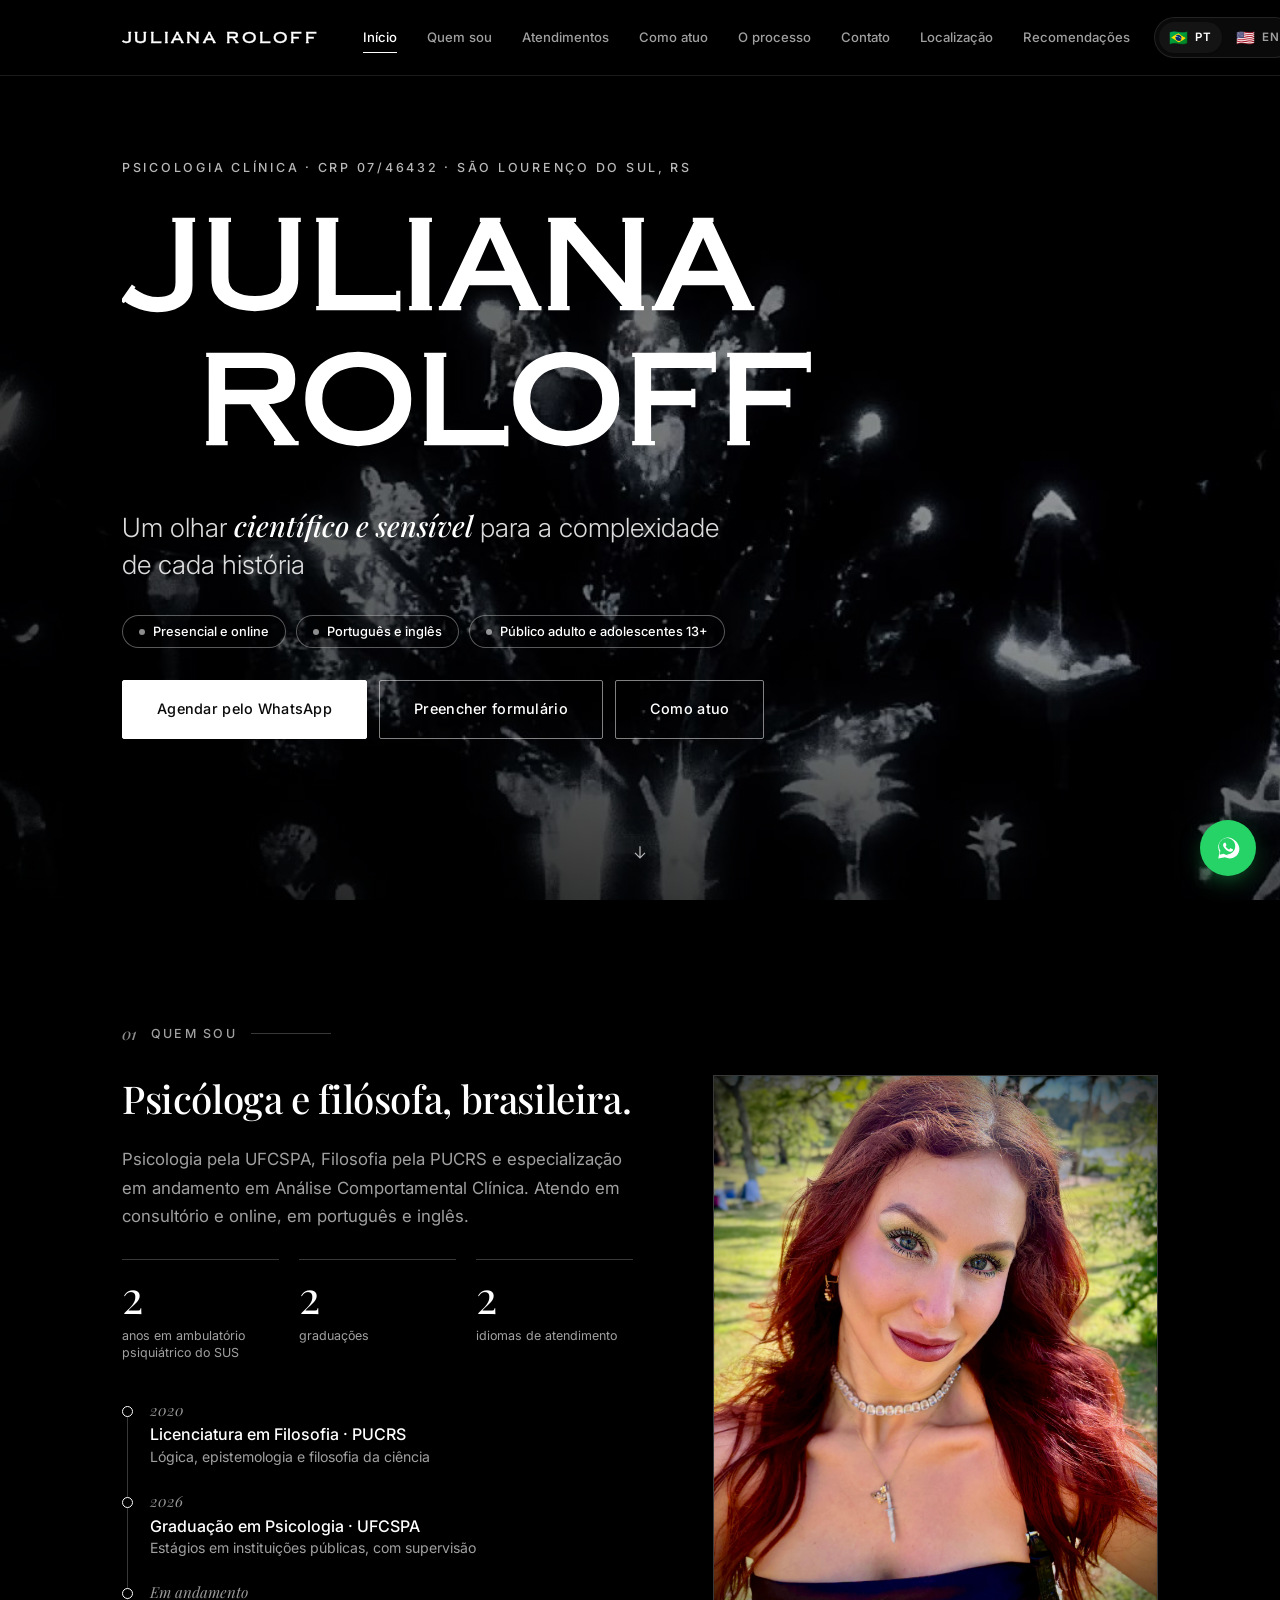
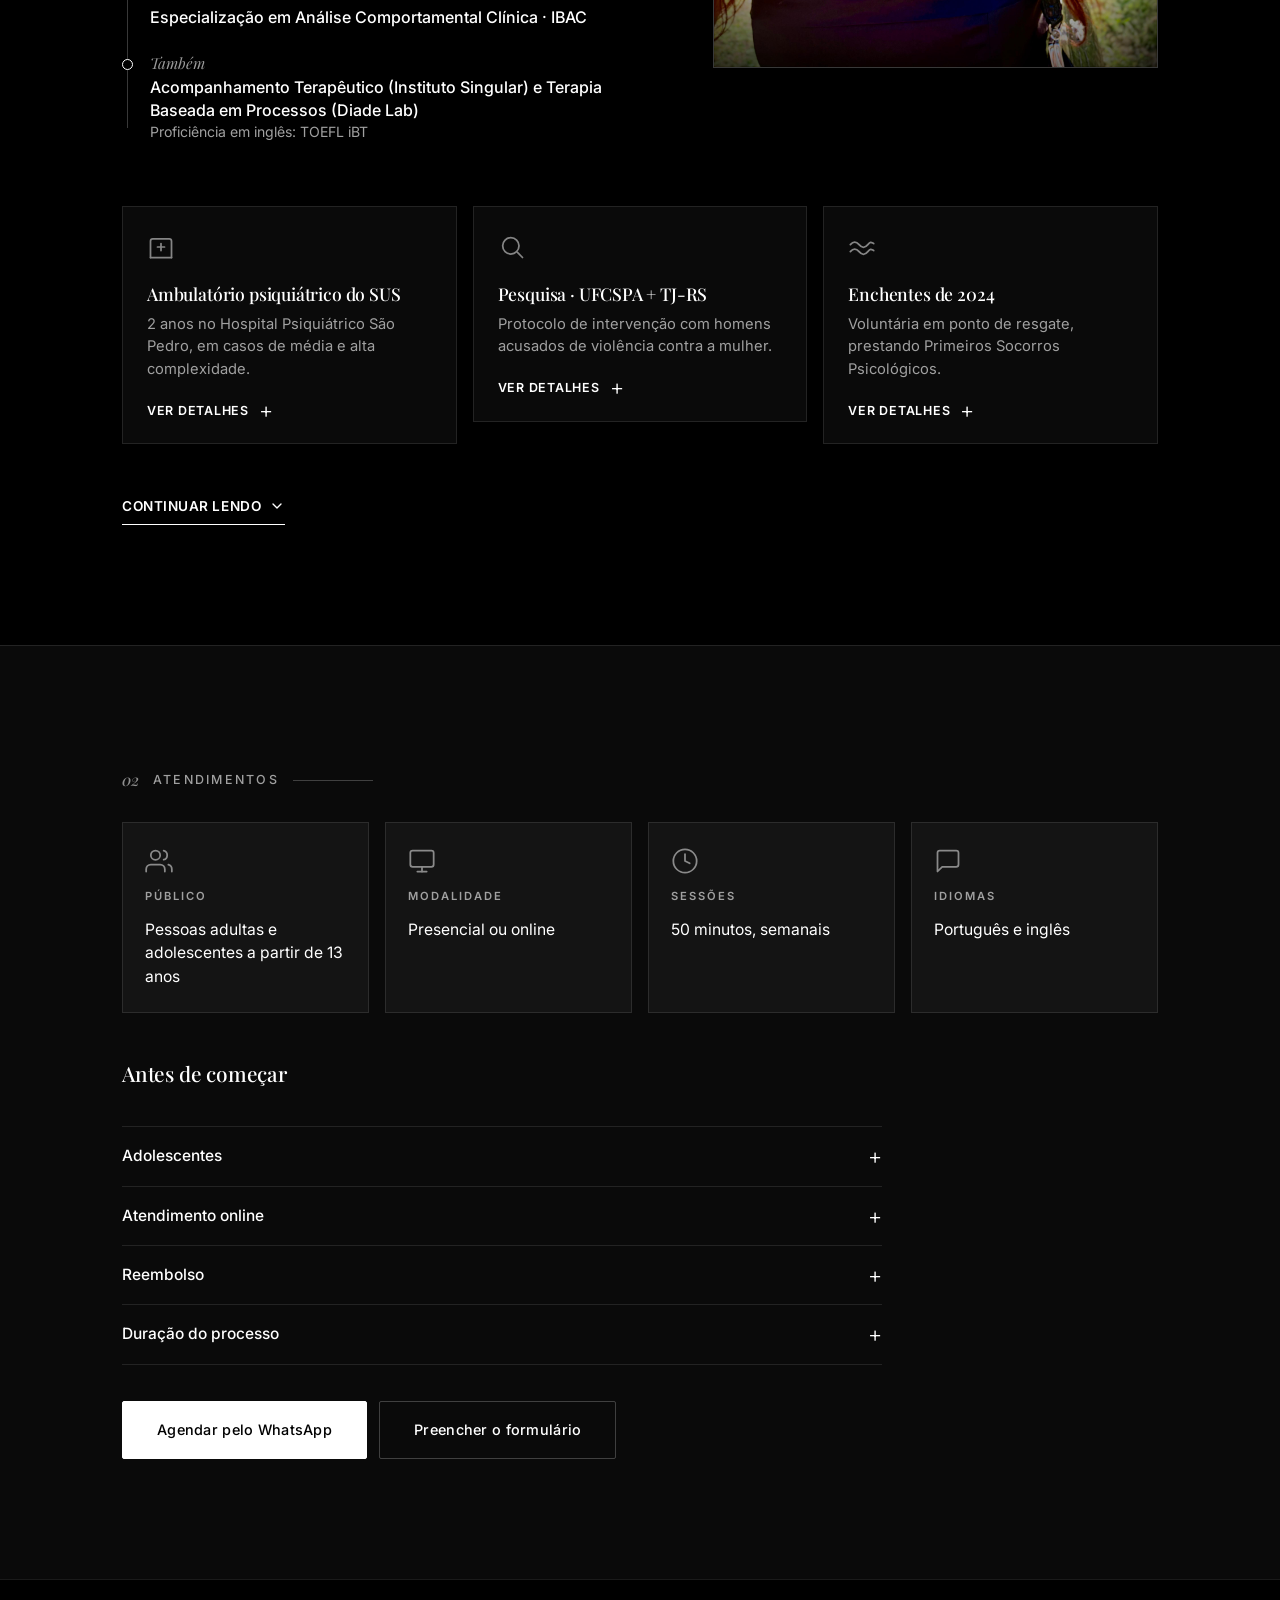
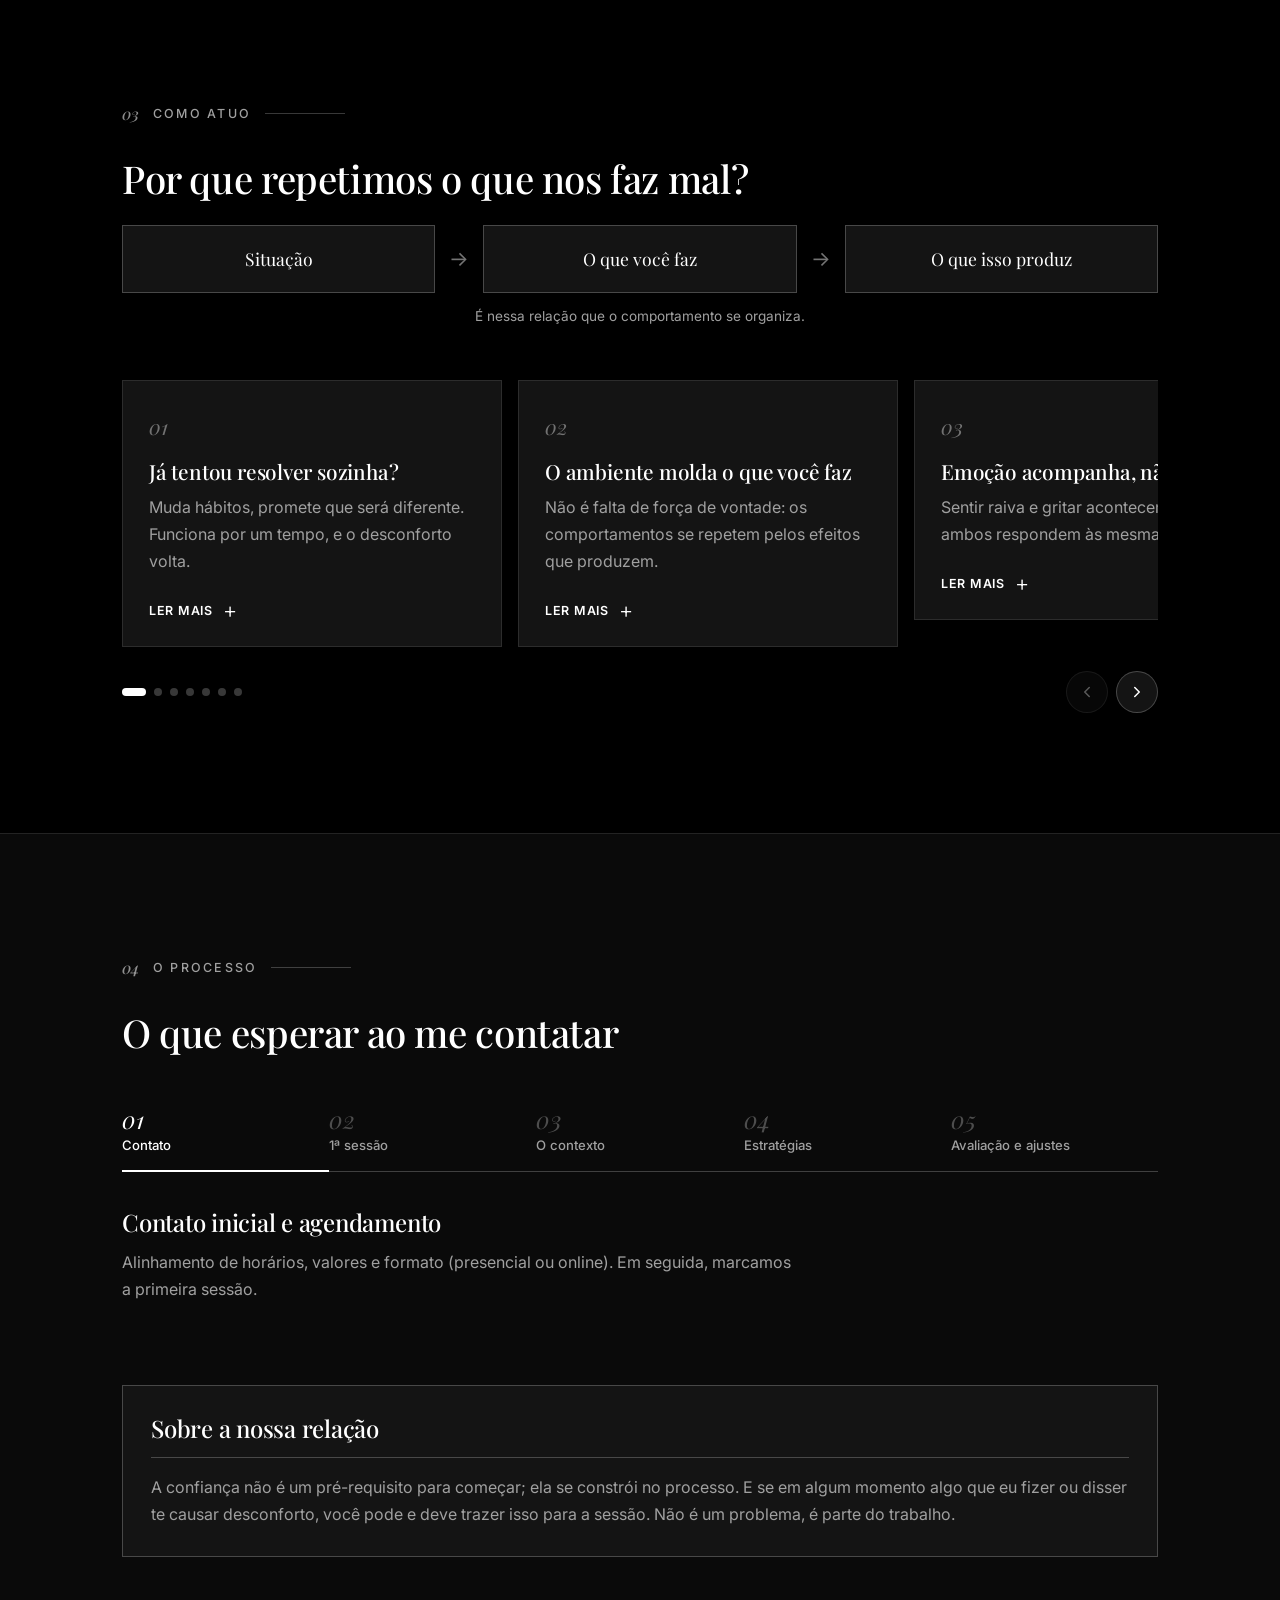
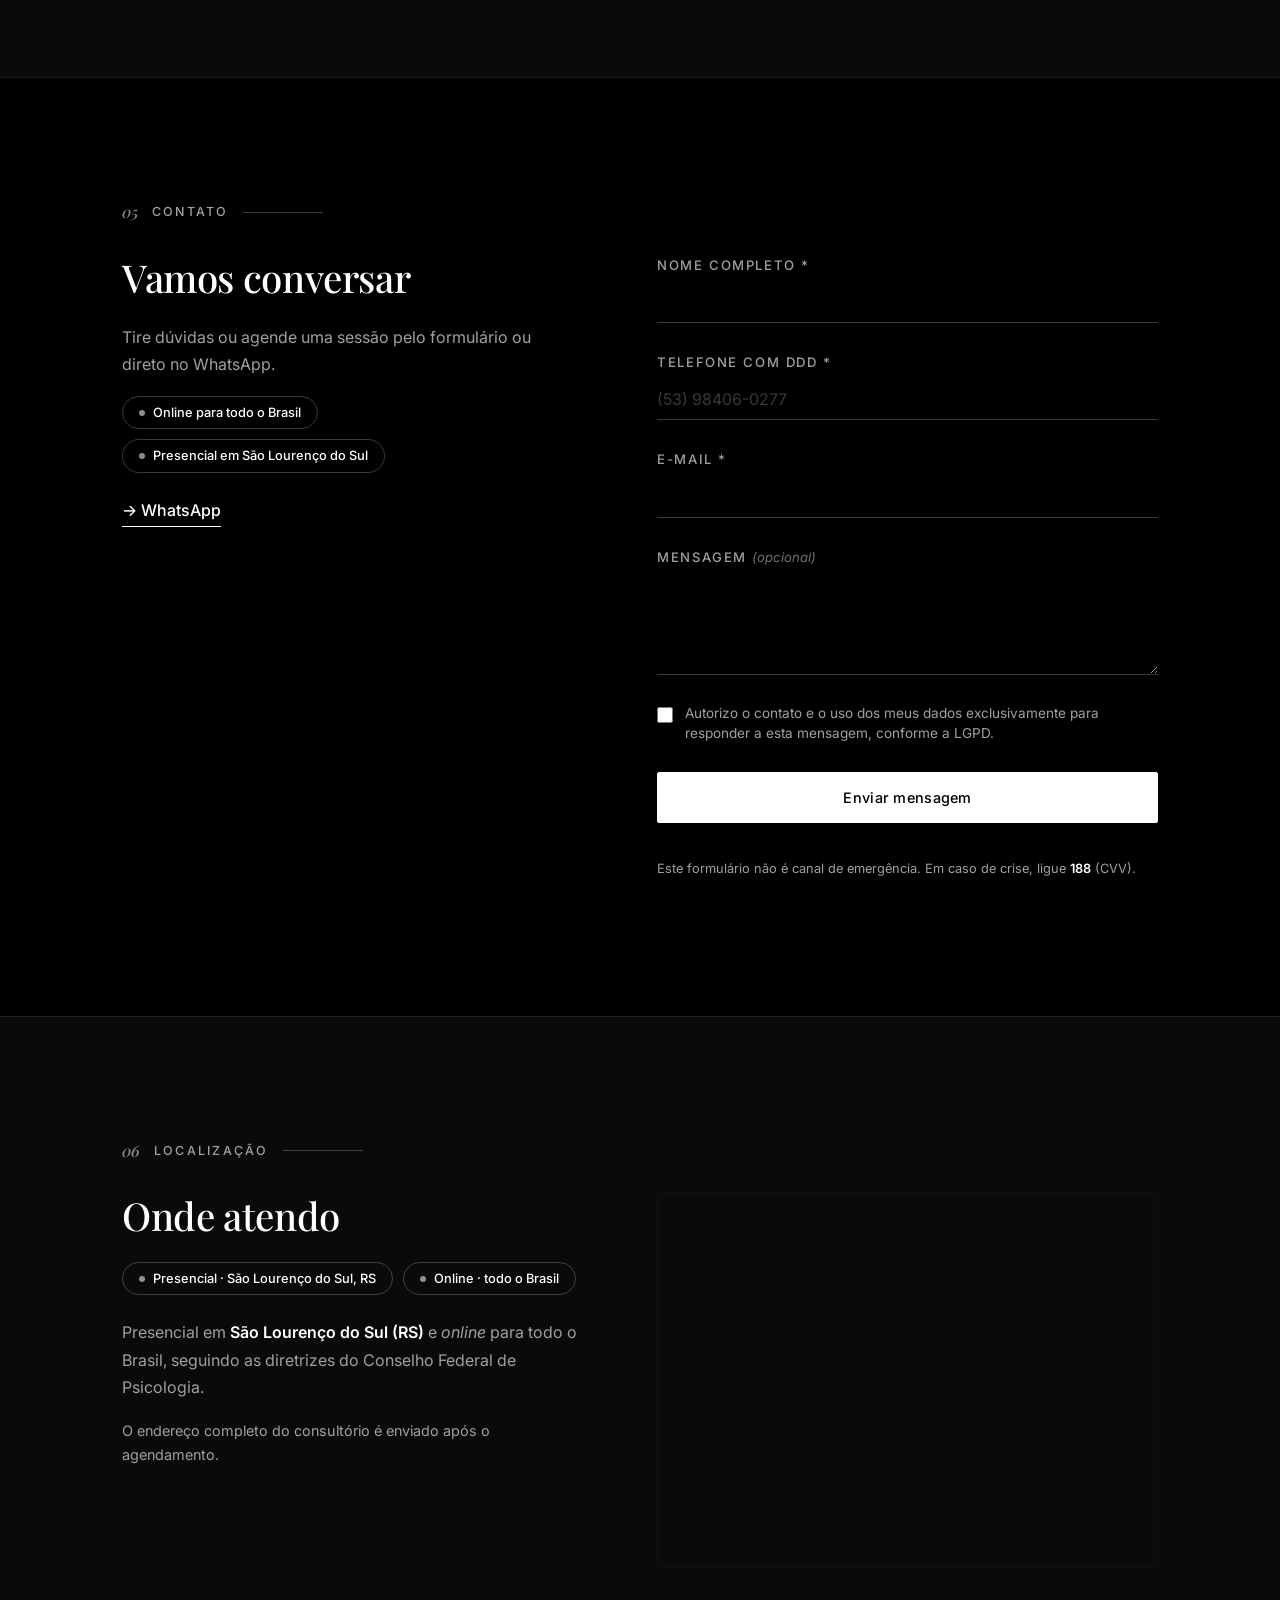
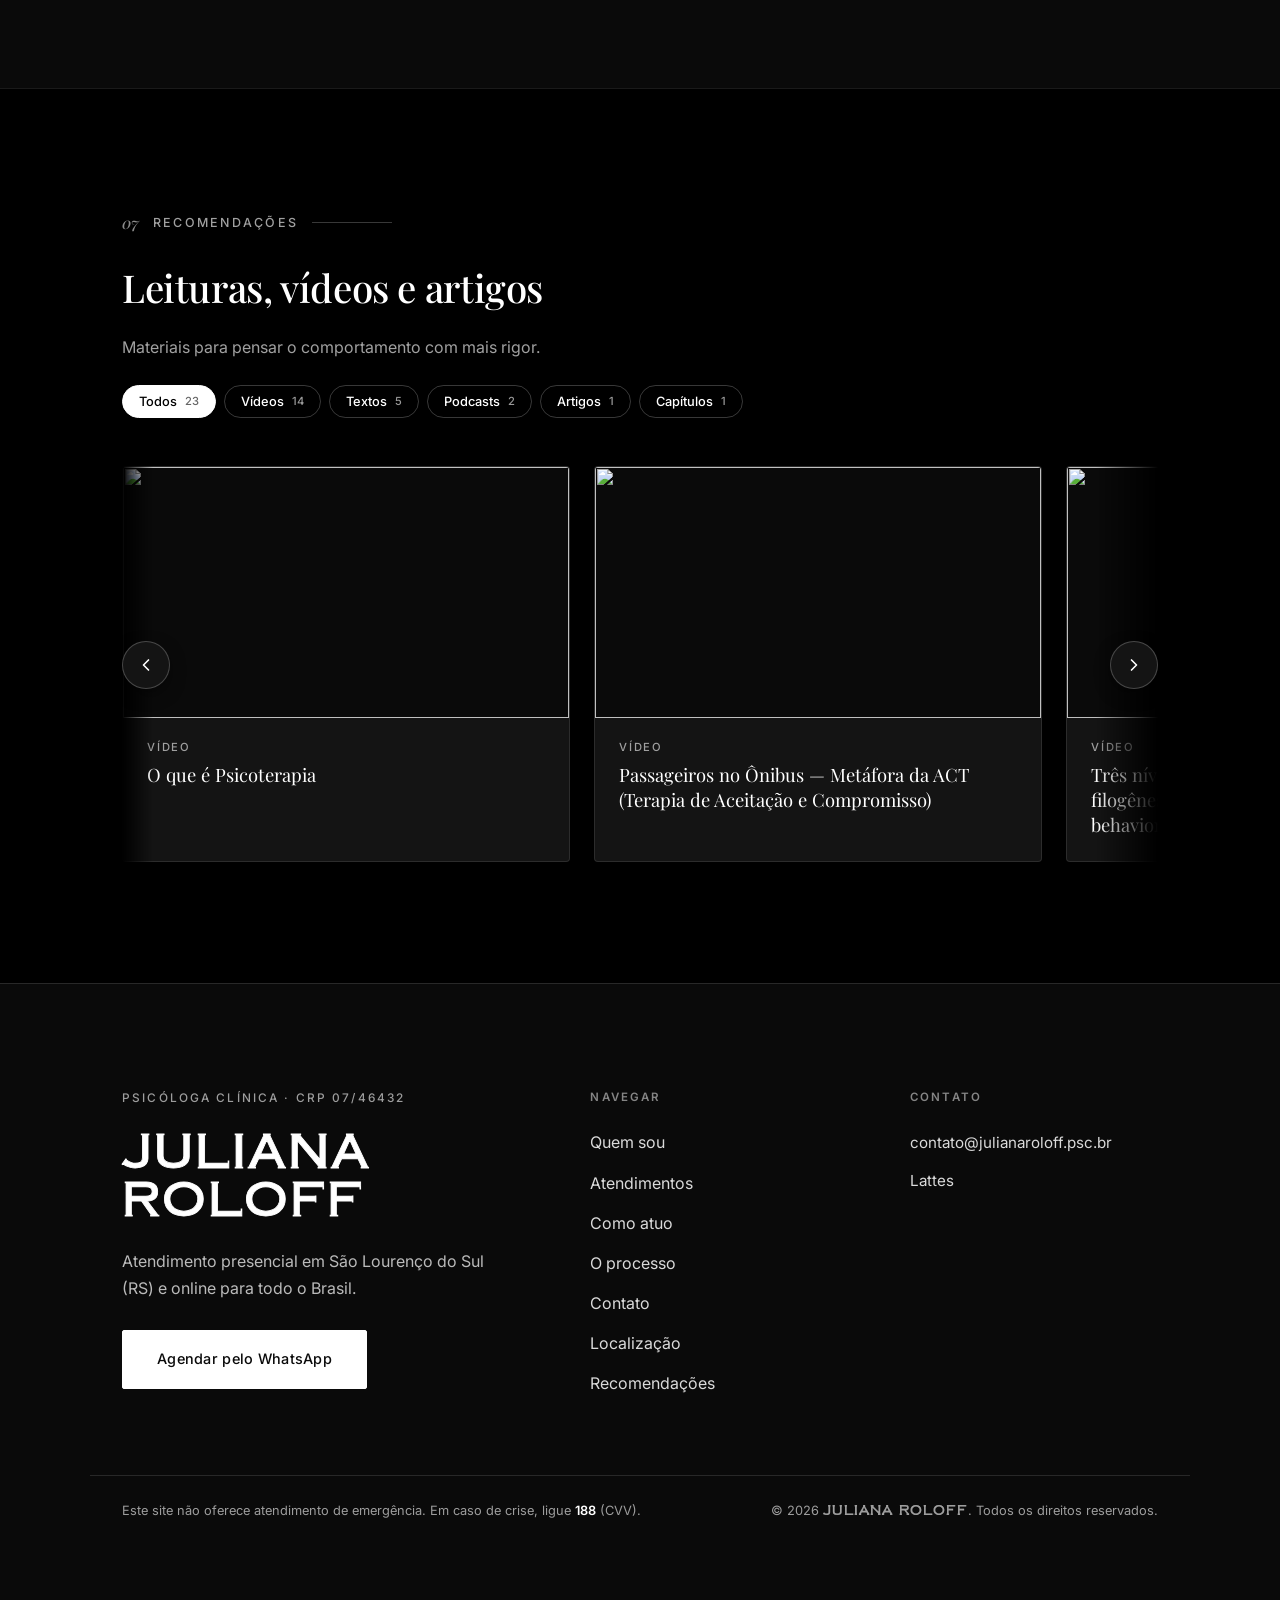
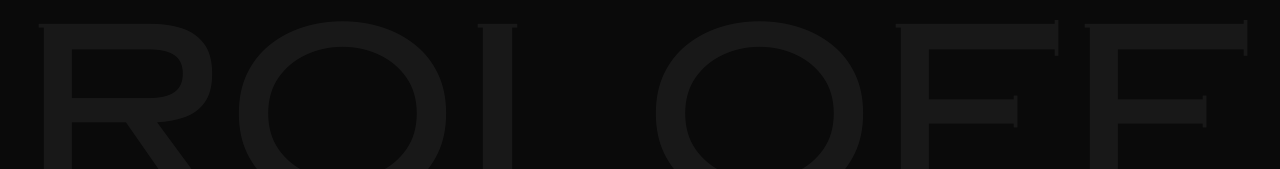
==== commit ae736abf: "Update index.html" ====
--- a/index.html
+++ b/index.html
@@ -73,7 +73,7 @@
     <header class="site-header">
       <div class="container header-inner">
         <a href="#inicio" class="brand">
-          <span class="brand-name">Juliana Roloff</span>
+          <span class="brand-name"><span class="nm-a">Juliana</span> <span class="nm-b">Roloff</span></span>
         </a>
 
         <div class="header-actions">
@@ -171,10 +171,11 @@
             <span class="t-line t-a"><span>Juliana</span></span>
             <span class="t-line t-b"><span>Roloff</span></span>
           </h1>
-          <p class="lead">Um olhar <em>científico e sensível</em> para a complexidade de cada história.</p>
+          <p class="lead">Um olhar <em>científico e sensível</em> para a complexidade de cada história</p>
           <ul class="chips" style="list-style:none;padding:0"><li class="chip">Presencial e online</li><li class="chip">Português e inglês</li><li class="chip">Público adulto e adolescentes 13+</li></ul>
           <div class="hero-cta">
             <a href="https://wa.me/5553984060277" target="_blank" rel="noopener" class="btn btn-primary">Agendar pelo WhatsApp</a>
+            <a href="#contato" class="btn btn-ghost">Preencher formulário</a>
             <a href="#fundamentos" class="btn btn-ghost">Como atuo</a>
           </div>
         </div>
@@ -476,7 +477,7 @@
       </div>
       <div class="container footer-bottom">
         <p class="footer-safety">Este site não oferece atendimento de emergência. Em caso de crise, ligue <strong>188</strong> (CVV).</p>
-        <p class="footer-copy">© 2026 Juliana Roloff. Todos os direitos reservados.</p>
+        <p class="footer-copy">© 2026 <span class="name-mark"><span class="nm-a">Juliana</span> <span class="nm-b">Roloff</span></span>. Todos os direitos reservados.</p>
       </div>
       <span class="footer-mark" aria-hidden="true">Roloff</span>
     </footer>
--- a/style.css
+++ b/style.css
@@ -1,4 +1,4 @@
-@import url('https://fonts.googleapis.com/css2?family=Cinzel:wght@500;700&display=swap');/* =========================================================
+/* =========================================================
    RESET & TOKENS
    ========================================================= */
 *,
@@ -34,7 +34,6 @@
 
   --serif: "Playfair Display", Georgia, "Times New Roman", serif;
   --sans: "Inter", -apple-system, BlinkMacSystemFont, "Segoe UI", sans-serif;
-  --copperplate: "Cinzel", serif;
 
   --header-h: 76px;
   --container: 1100px;
@@ -217,23 +216,20 @@
   align-items: center;
   gap: 12px;
 }
-.brand {  text-decoration: none;
+.brand {
+  text-decoration: none;
   display: flex;
   flex-direction: column;
   gap: 2px;
   line-height: 1.2;
 }
-
 .brand-name {
-  font-family: var(--copperplate);
-  text-transform: uppercase;
-  letter-spacing: 0.1em;
-  font-size: 1.1rem;
-  font-weight: 700; 
+  font-family: var(--serif);
+  font-size: 1.15rem;
+  font-weight: 600;
   color: var(--text);
   white-space: nowrap;
 }
-
 .brand-tag {
   font-size: 0.68rem;
   text-transform: uppercase;
@@ -2342,7 +2338,8 @@
 /* Assinatura gigante, discreta, cortada na base */
 .footer-mark {
   display: block;
-  font-family: var(--copperplate);
+  font-family: var(--serif);
+  font-style: italic;
   font-weight: 500;
   font-size: clamp(6rem, 26vw, 21rem);
   line-height: 0.78;
@@ -2355,3 +2352,107 @@
   user-select: none;
   pointer-events: none;
 }
+
+
+/* =========================================================
+   FONTE DO NOME — Copperplate Gothic
+   ========================================================= */
+@font-face {
+  font-family: "Copperplate Gothic";
+  src: url("/fonts/copperplate-regular.woff") format("woff");
+  font-weight: 400;
+  font-style: normal;
+  font-display: swap;
+}
+
+@font-face {
+  font-family: "Copperplate Gothic";
+  src: url("/fonts/copperplate-bold.woff") format("woff");
+  font-weight: 700;
+  font-style: normal;
+  font-display: swap;
+}
+
+:root {
+  --name-font: "Copperplate Gothic", "Cinzel", "Optima", Georgia, serif;
+}
+
+/* nome sempre em branco puro */
+.brand-name,
+.hero--video h1.hero-title,
+.site-footer .footer-name {
+  font-family: var(--name-font);
+  font-style: normal;
+  font-weight: 400;
+  text-transform: uppercase;
+}
+
+.brand-name {
+  font-size: 1.02rem;
+  letter-spacing: 0.14em;
+  color: var(--text);
+}
+
+.hero--video h1.hero-title {
+  letter-spacing: 0.01em;
+  line-height: 0.98;
+  color: #ffffff;
+  font-size: clamp(3.1rem, 11.2vw, 8rem);
+}
+
+.hero--video .t-a > span,
+.hero--video .t-b > span {
+  font-family: var(--name-font);
+  font-style: normal;
+  font-weight: 400;
+  text-transform: uppercase;
+  letter-spacing: 0.01em;
+}
+
+.hero--video .t-b > span {
+  padding-left: clamp(0px, 6vw, 110px);
+  margin-top: 0;
+}
+
+.site-footer .footer-name {
+  font-size: clamp(1.9rem, 4.4vw, 3rem);
+  letter-spacing: 0.04em;
+  color: #ffffff;
+}
+
+.site-footer .footer-name span,
+.site-footer .footer-name em {
+  font-family: var(--name-font);
+  font-style: normal;
+  font-weight: 400;
+  text-transform: uppercase;
+  letter-spacing: 0.04em;
+}
+
+.footer-mark {
+  font-family: var(--name-font);
+  font-style: normal;
+  font-weight: 400;
+  text-transform: uppercase;
+  letter-spacing: 0.01em;
+  font-size: clamp(4.6rem, 20vw, 17rem);
+}
+
+/* O nome dela é sempre em caixa alta, também no copyright */
+.name-mark {
+  font-family: var(--name-font);
+  font-weight: 400;
+  font-style: normal;
+  text-transform: uppercase;
+  letter-spacing: 0.08em;
+}
+
+/* "Juliana" em caixa mista e "ROLOFF" em caixa alta */
+.nm-a, .hero--video .t-a > span, .site-footer .footer-name span { text-transform: none !important; }
+.nm-b, .hero--video .t-b > span, .site-footer .footer-name em, .footer-mark { text-transform: uppercase !important; }
+
+/* peso intermediário: traço levemente reforçado */
+.brand-name, .hero--video h1.hero-title, .site-footer .footer-name, .footer-mark, .name-mark {
+  -webkit-text-stroke: 0.018em currentColor;
+}
+.footer-mark { -webkit-text-stroke: 0; }
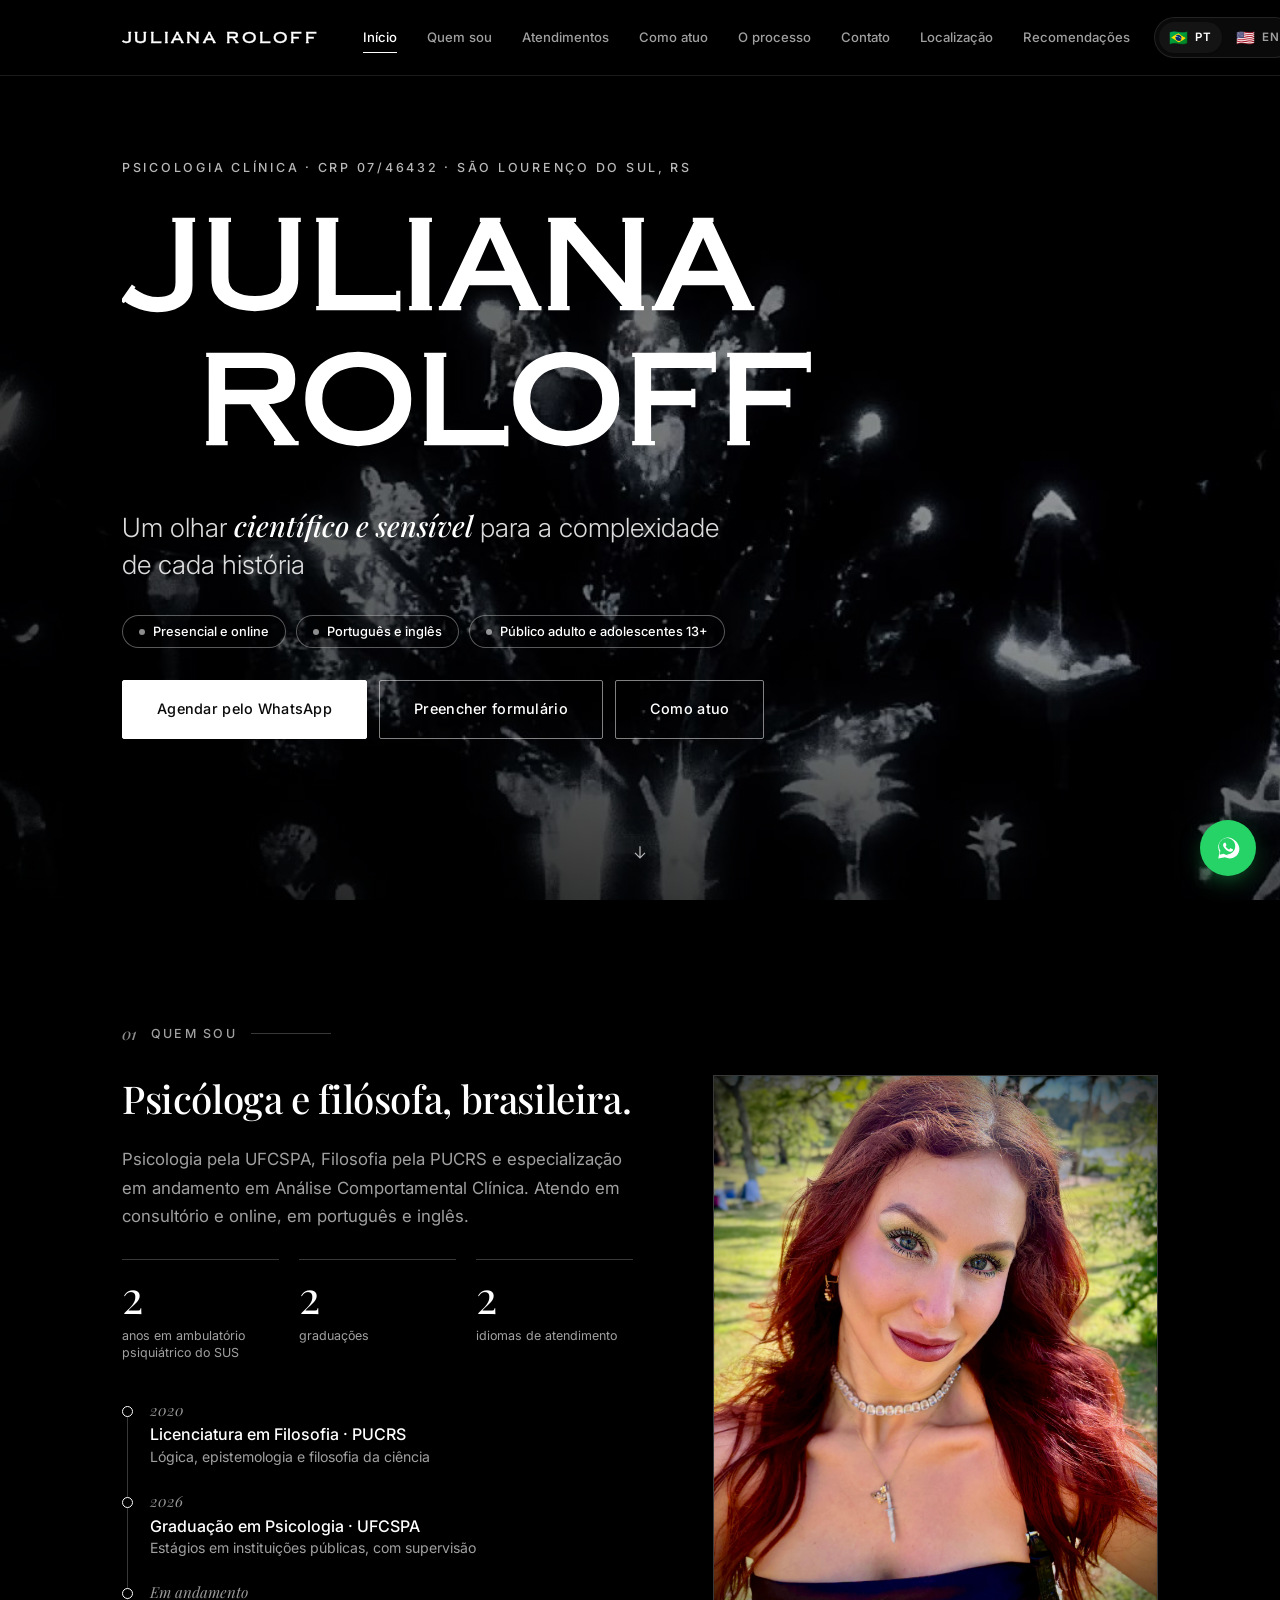
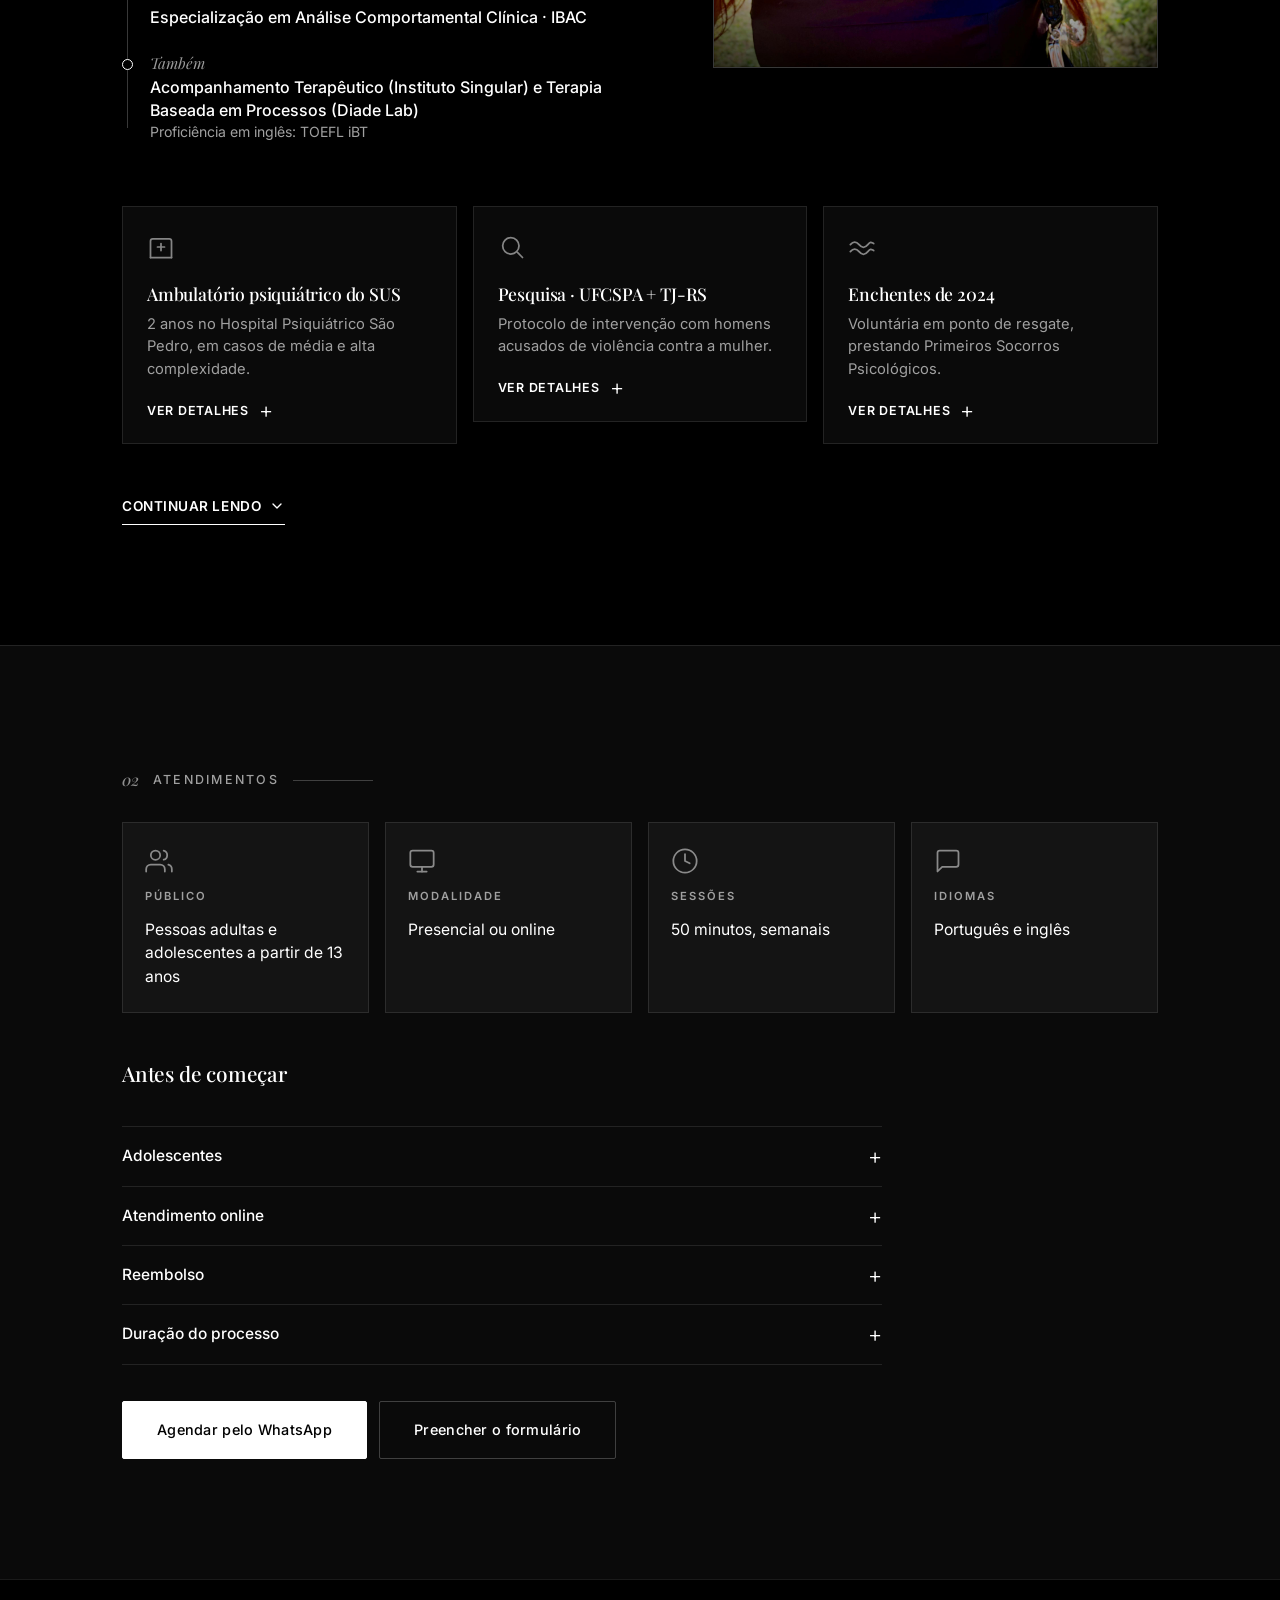
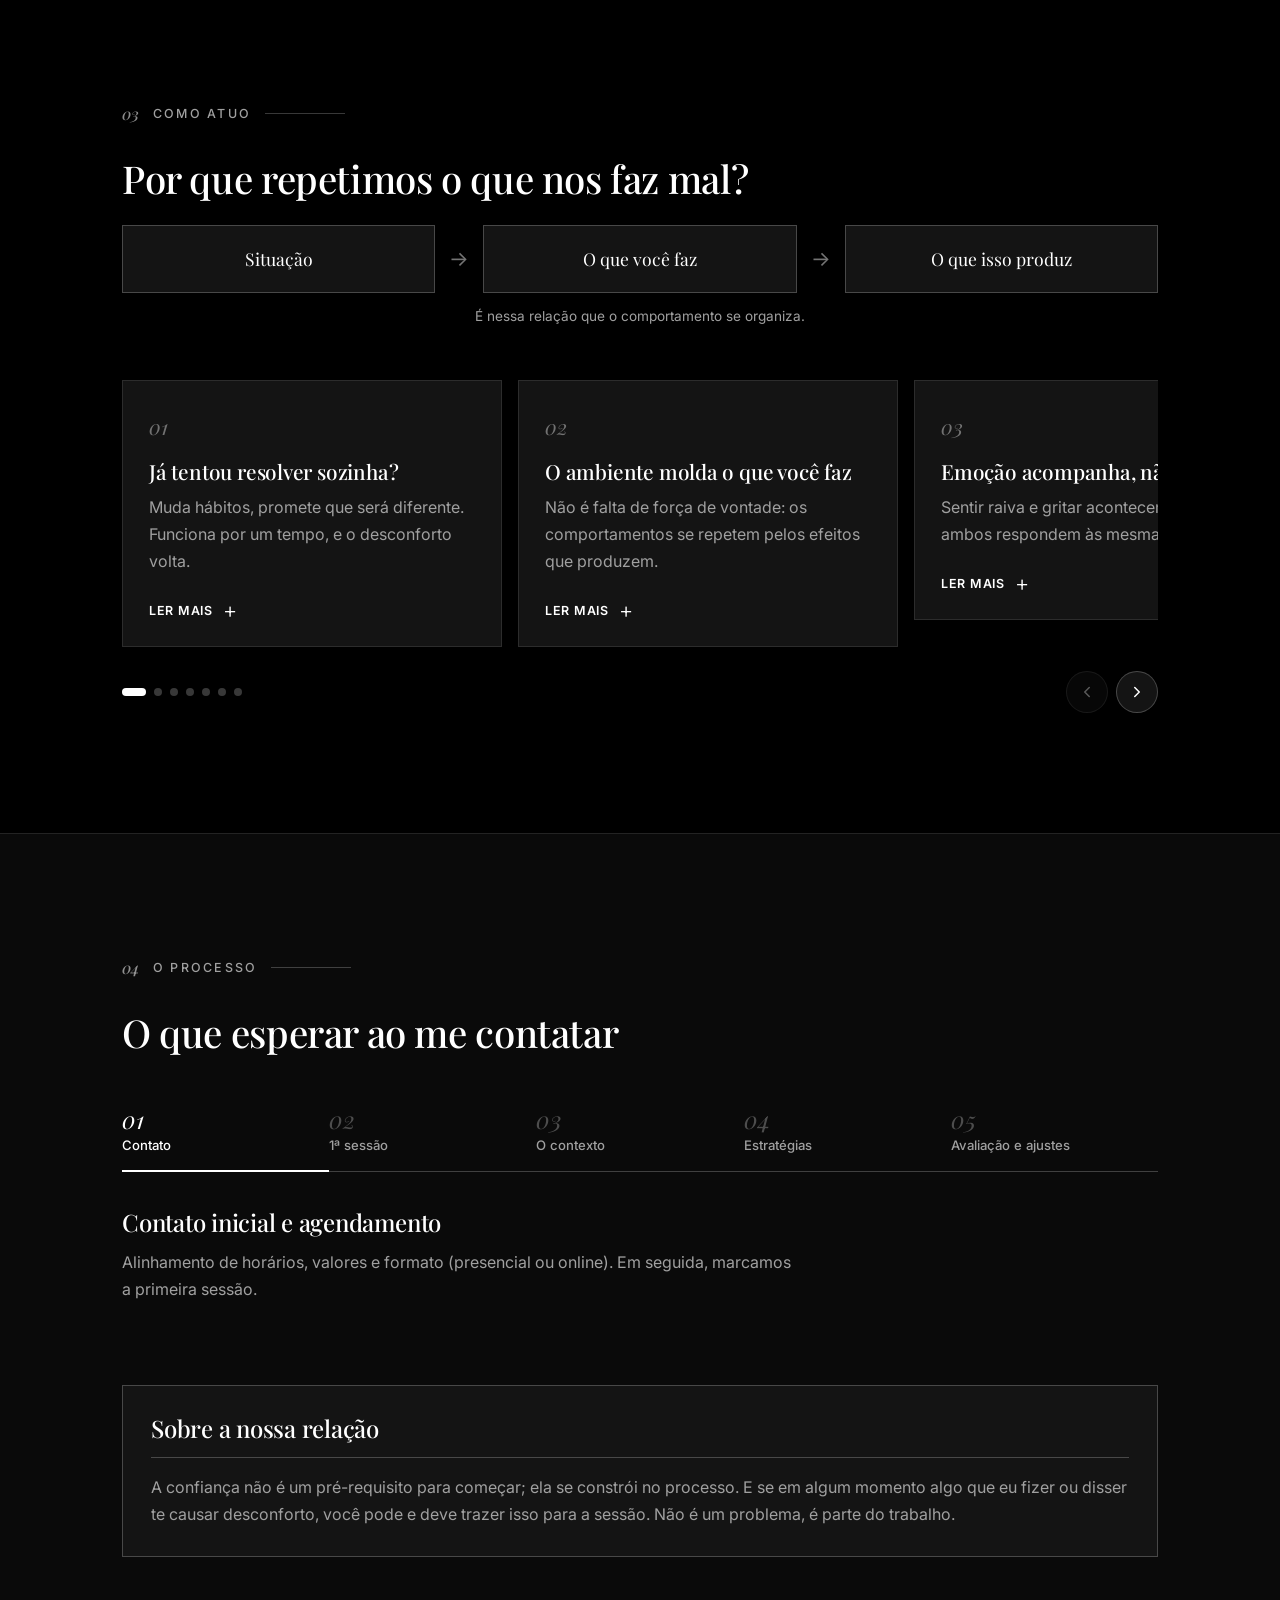
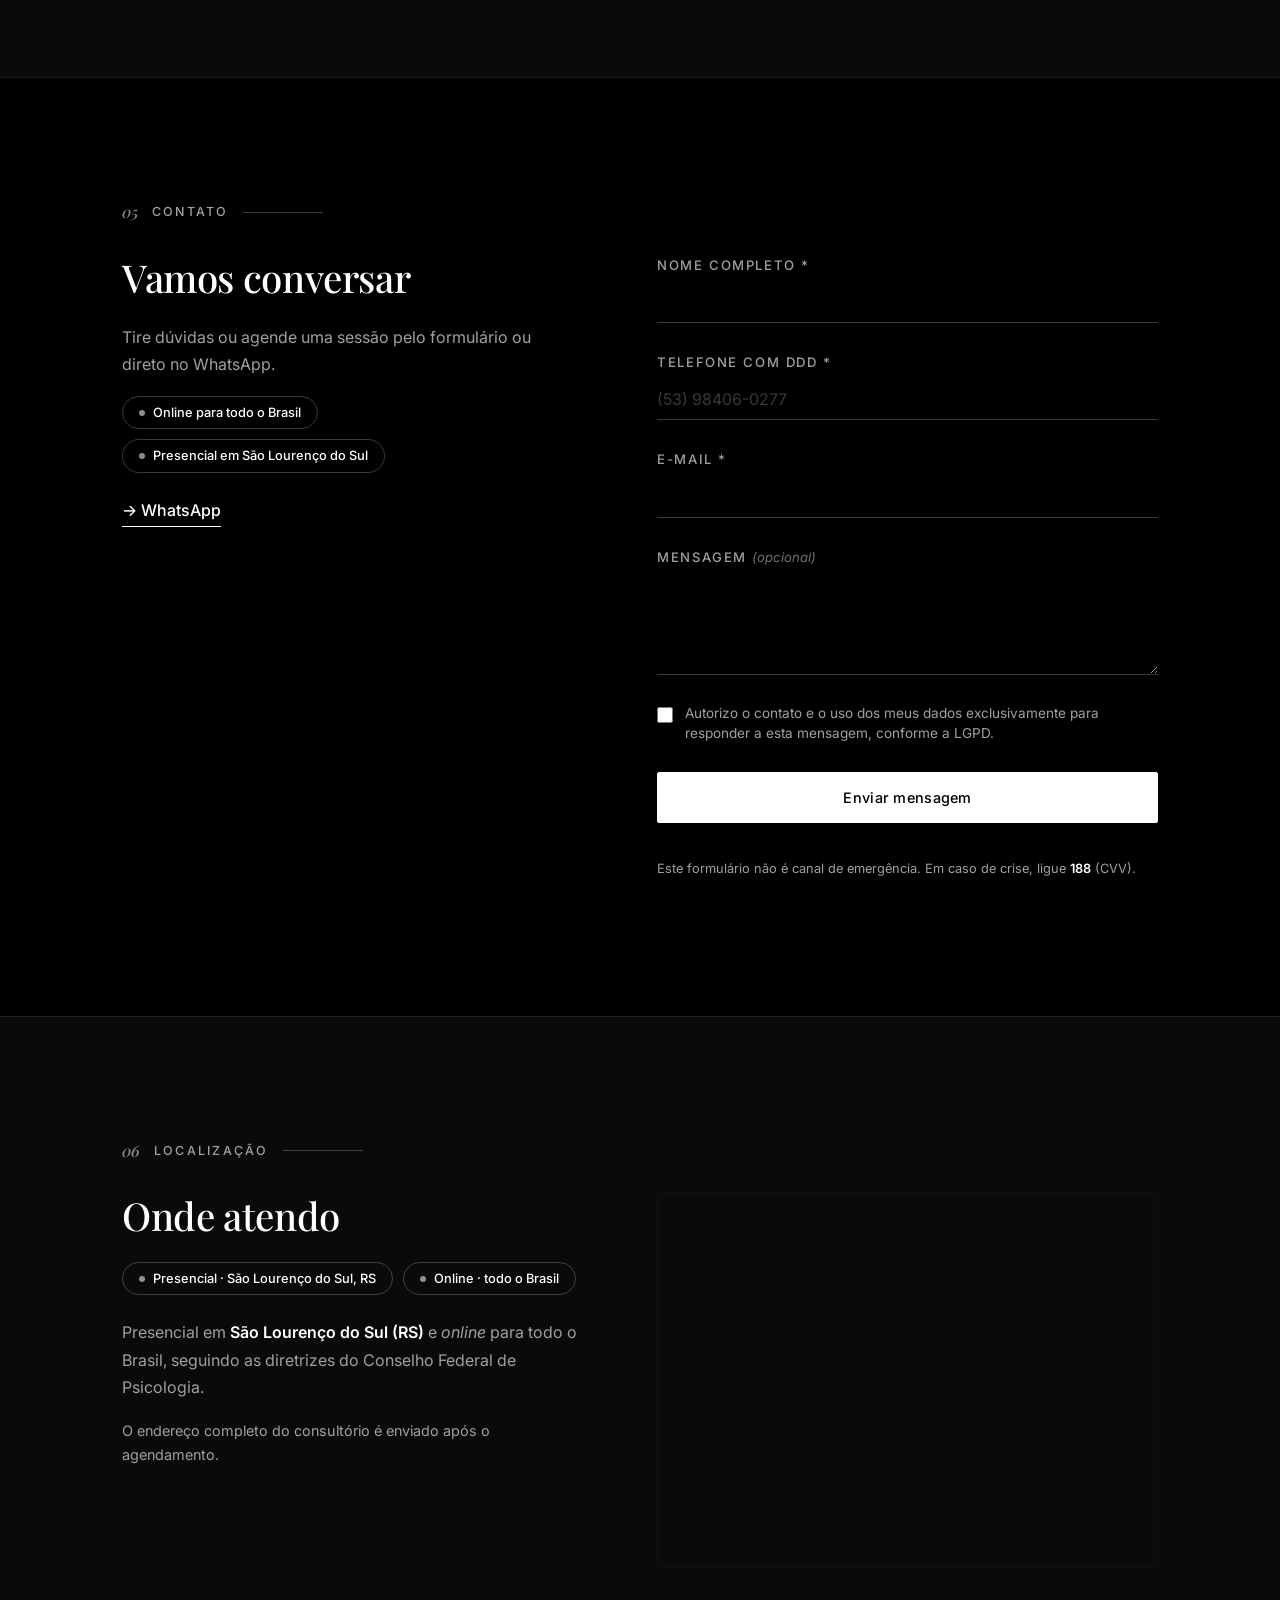
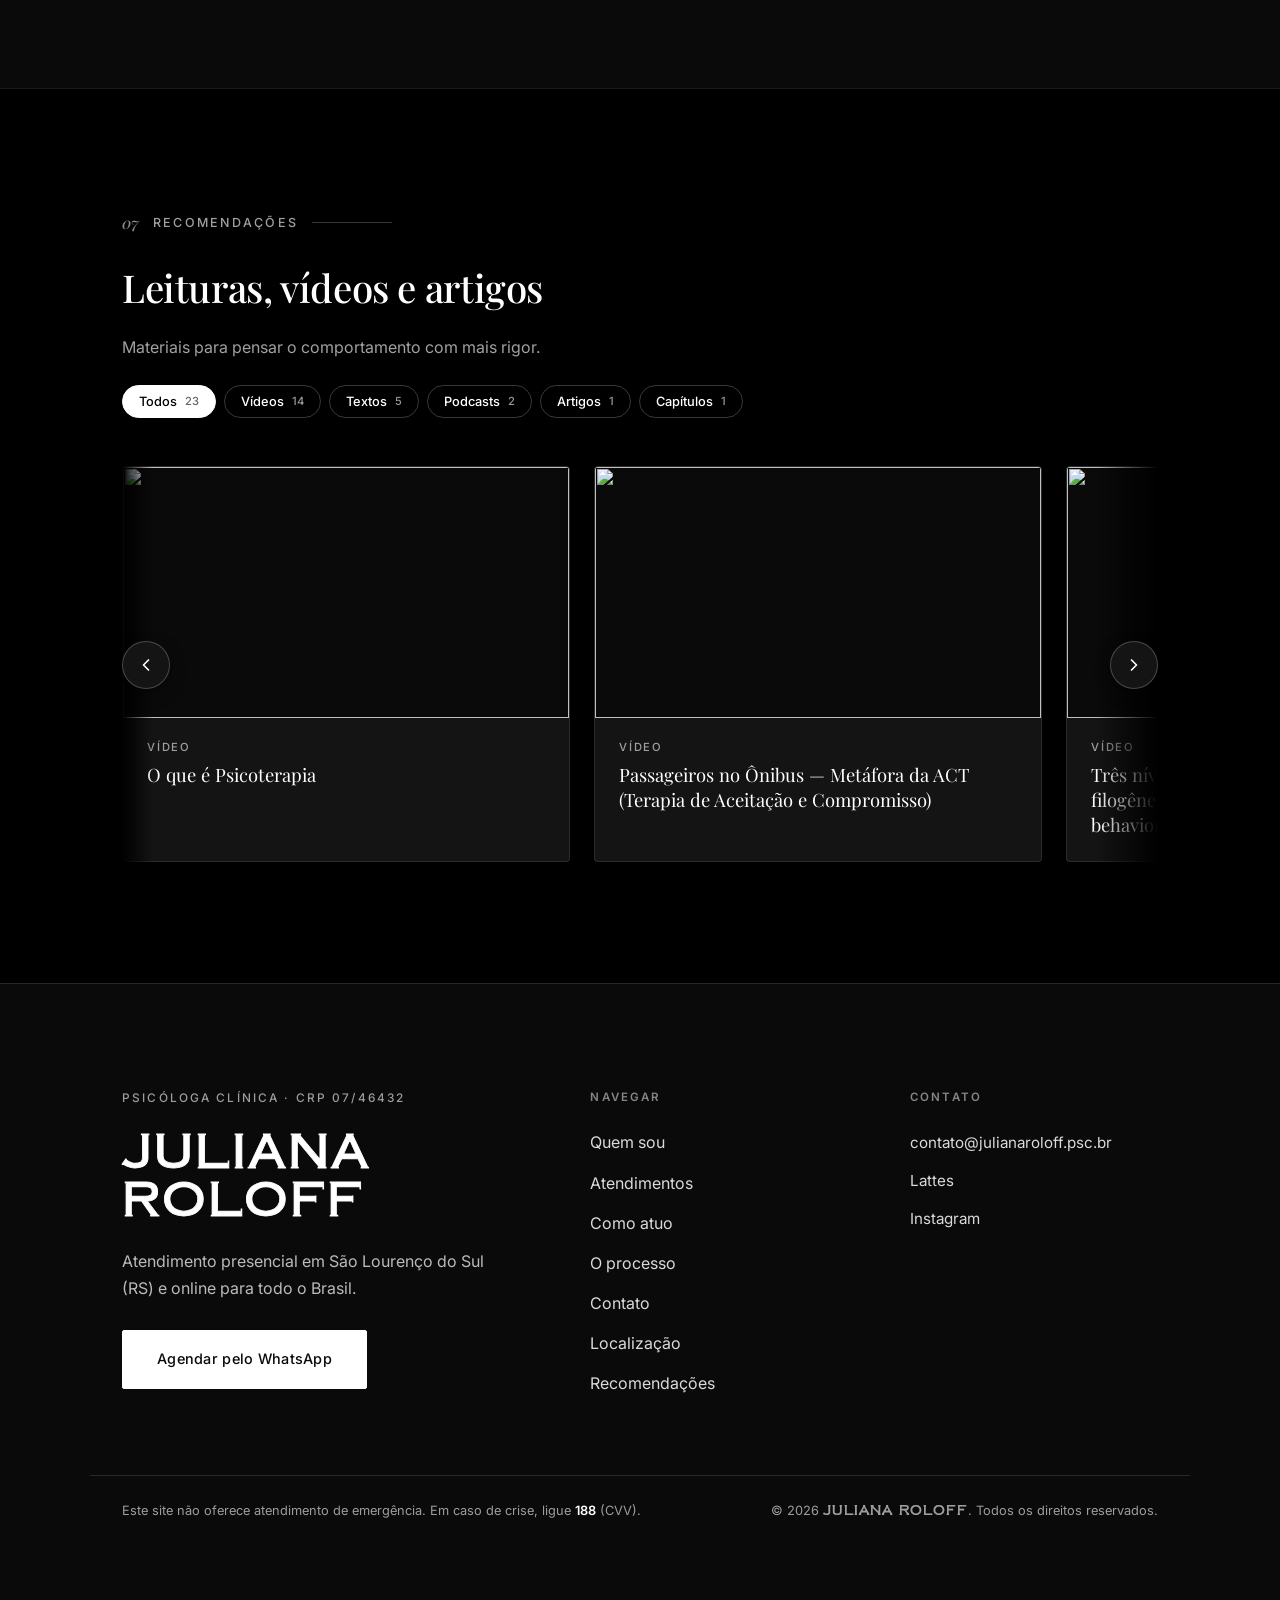
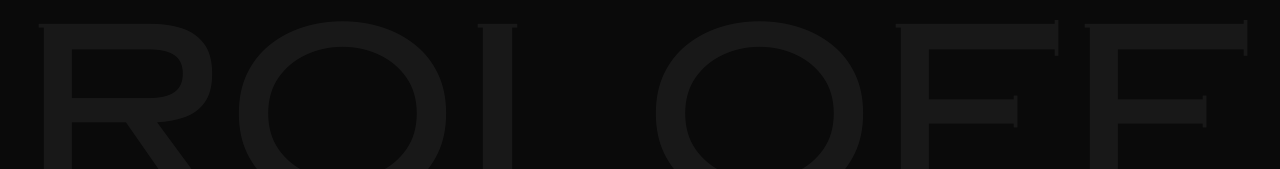
==== commit f74ce0a0: "Update index.html" ====
--- a/index.html
+++ b/index.html
@@ -472,7 +472,9 @@
         </nav>
         <div class="footer-col">
           <p class="footer-h">Contato</p>
-          <p class="footer-contact"><a href="mailto:contato@julianaroloff.psc.br">contato@julianaroloff.psc.br</a> <span class="dot">·</span> <a href="http://lattes.cnpq.br/8611418610937092" rel="noopener" target="_blank">Lattes</a></p>
+          <p class="footer-contact"><a href="mailto:contato@julianaroloff.psc.br">contato@julianaroloff.psc.br</a> <span class="dot">·</span> 
+          <a href="http://lattes.cnpq.br/8611418610937092" rel="noopener" target="_blank">Lattes</a> <span class="dot">·</span> 
+          <a href="https://instagram.com/julianaroloff.psc" rel="noopener" target="_blank">Instagram</a> </p>
         </div>
       </div>
       <div class="container footer-bottom">
--- a/style.css
+++ b/style.css
@@ -1029,6 +1029,23 @@
   }
   .brand-tag {
     display: none;
+  }
+  
+
+  /* --- AJUSTES DO CABEÇALHO NO CELULAR --- */
+  .header-inner {
+    gap: 10px; 
+  }
+  .header-actions {
+    gap: 6px; 
+  }
+  .brand-name {
+    font-size: 0.85rem; 
+    letter-spacing: 0.08em; 
+  }
+  .theme-toggle, .menu-toggle {
+    width: 36px;
+    height: 36px;
   }
 }
 
